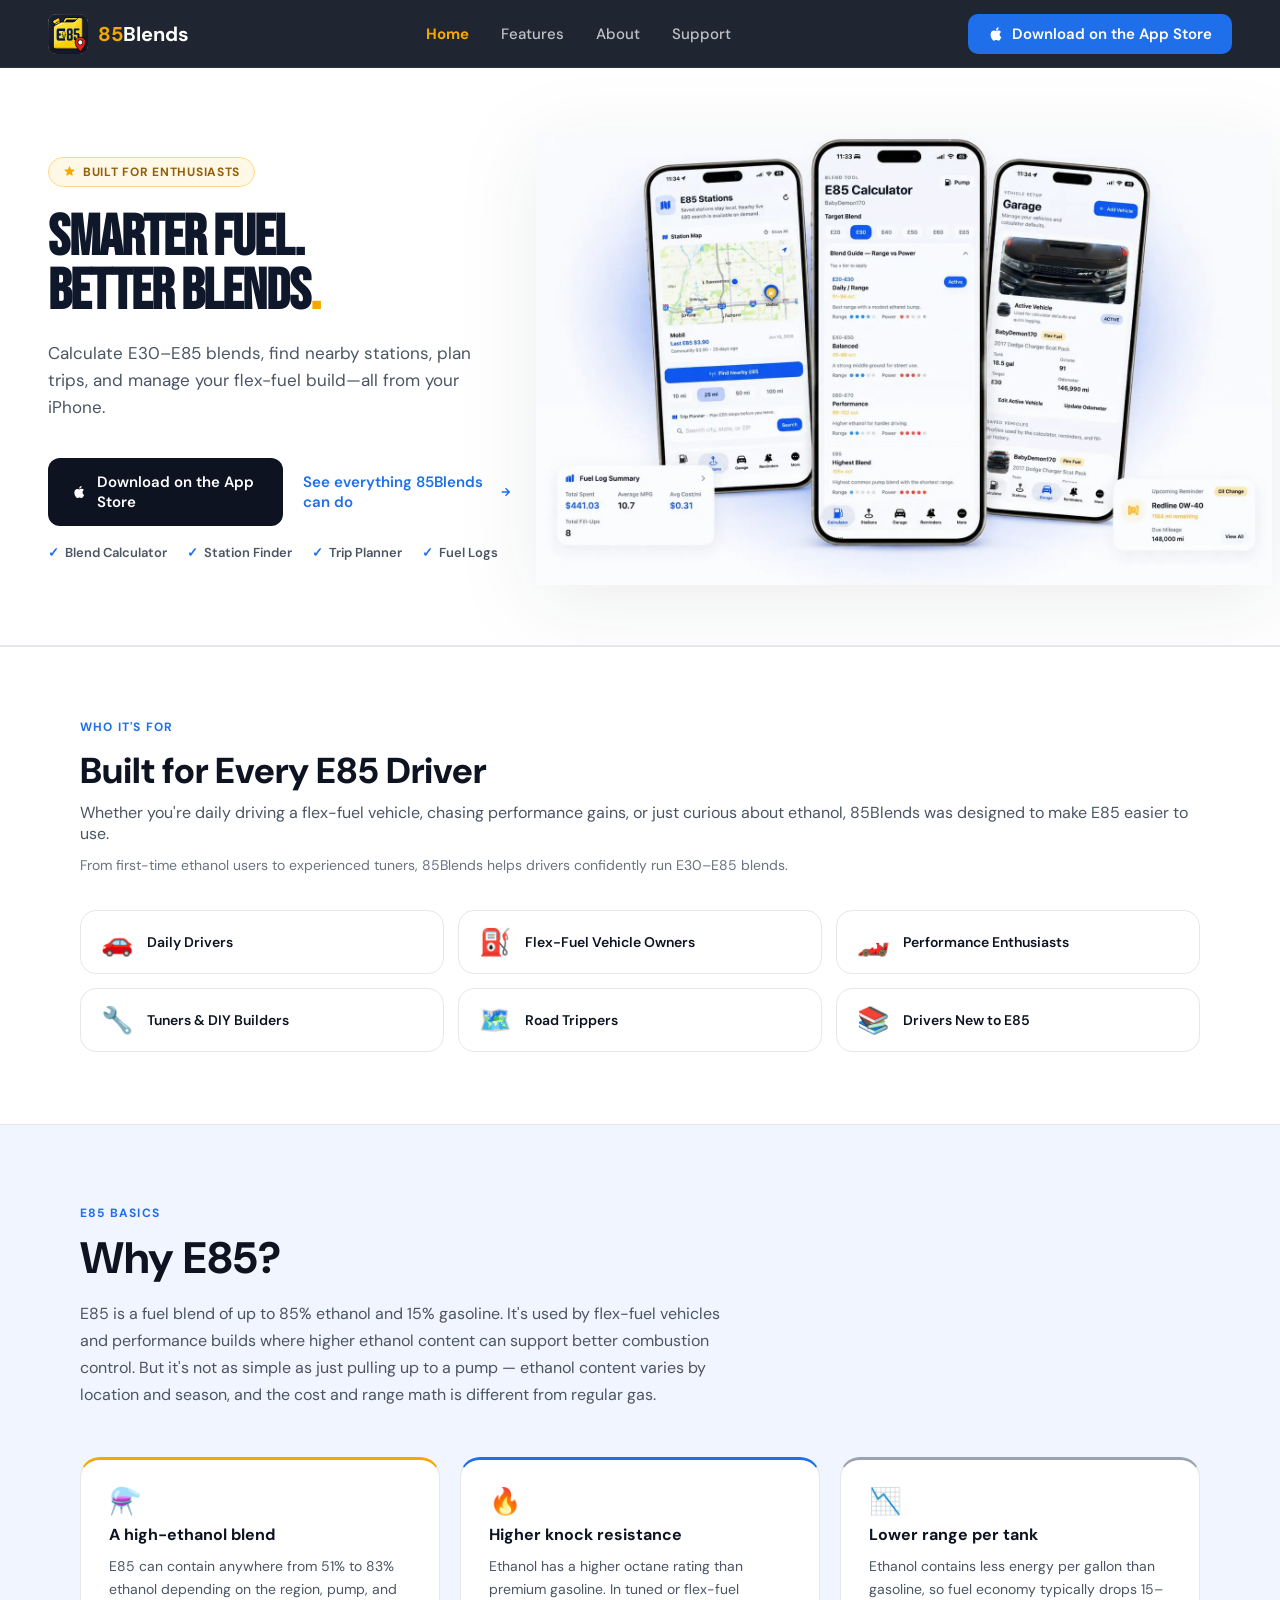
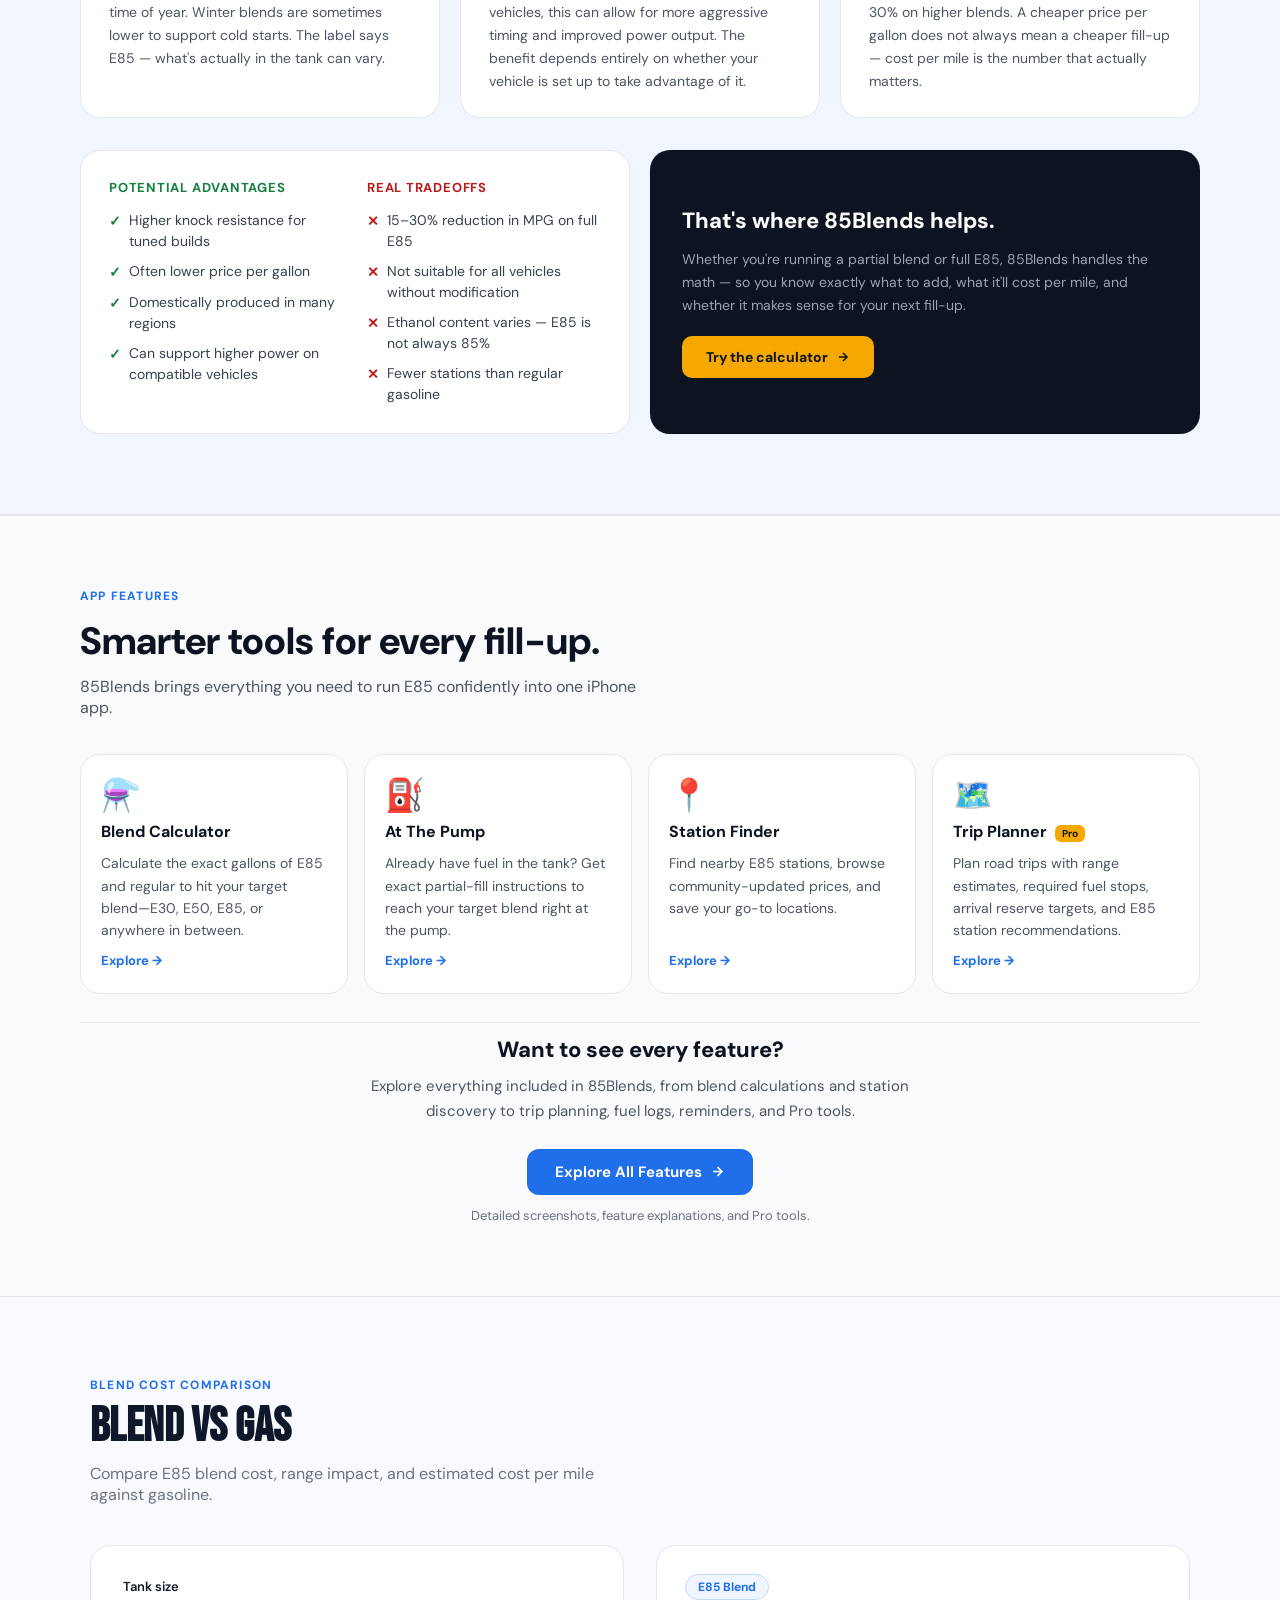
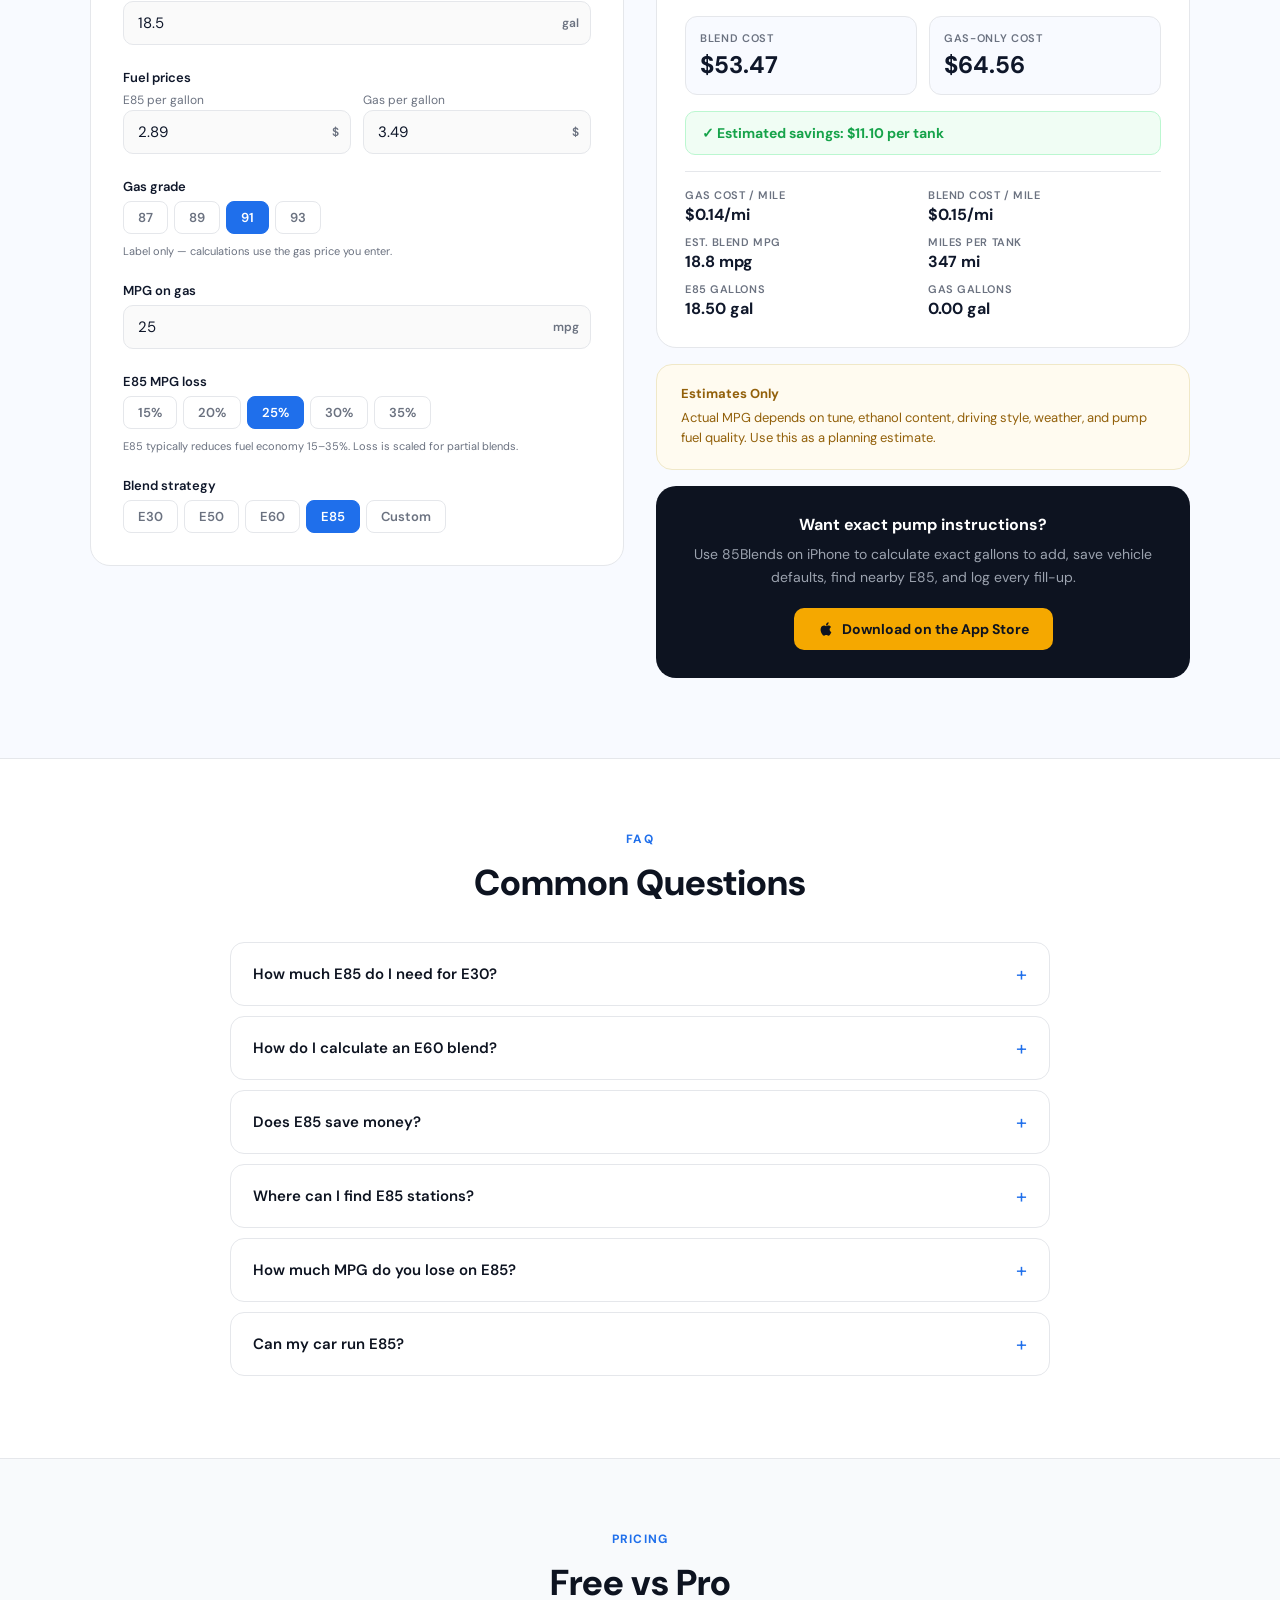
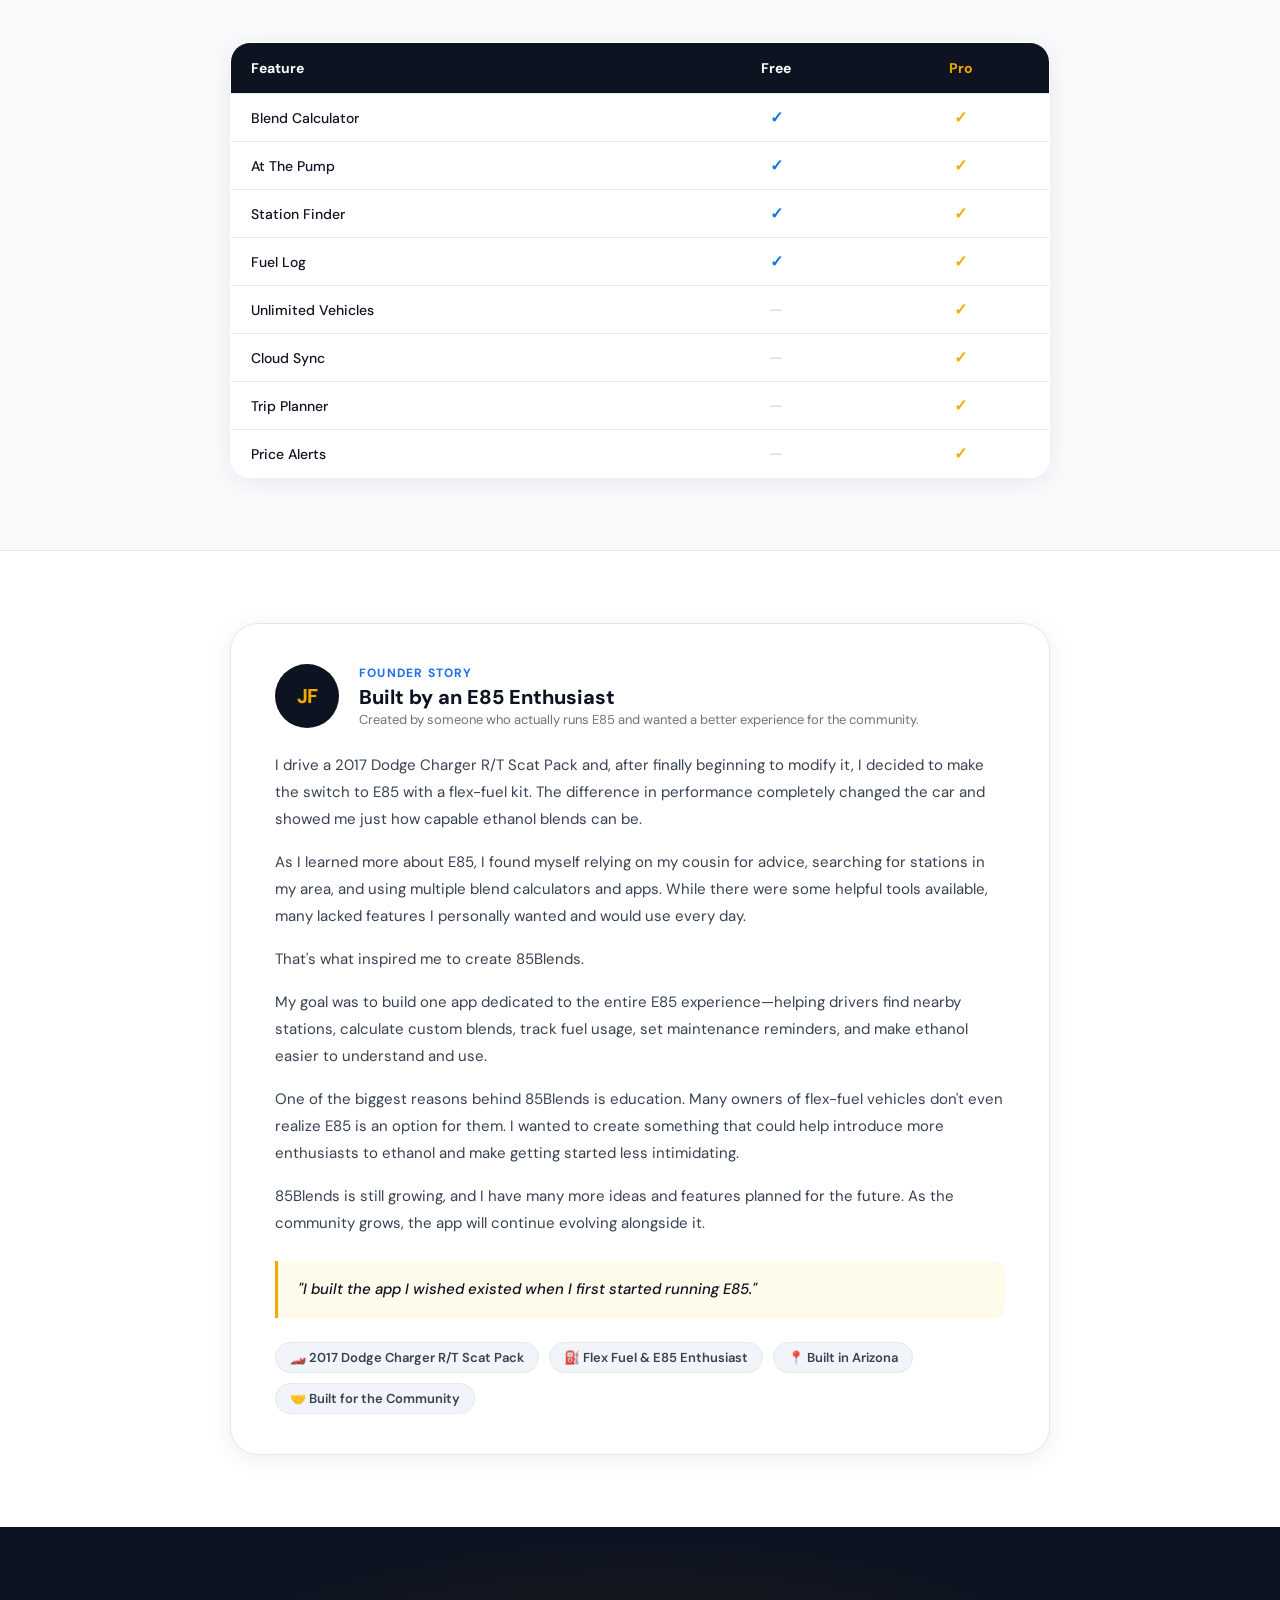
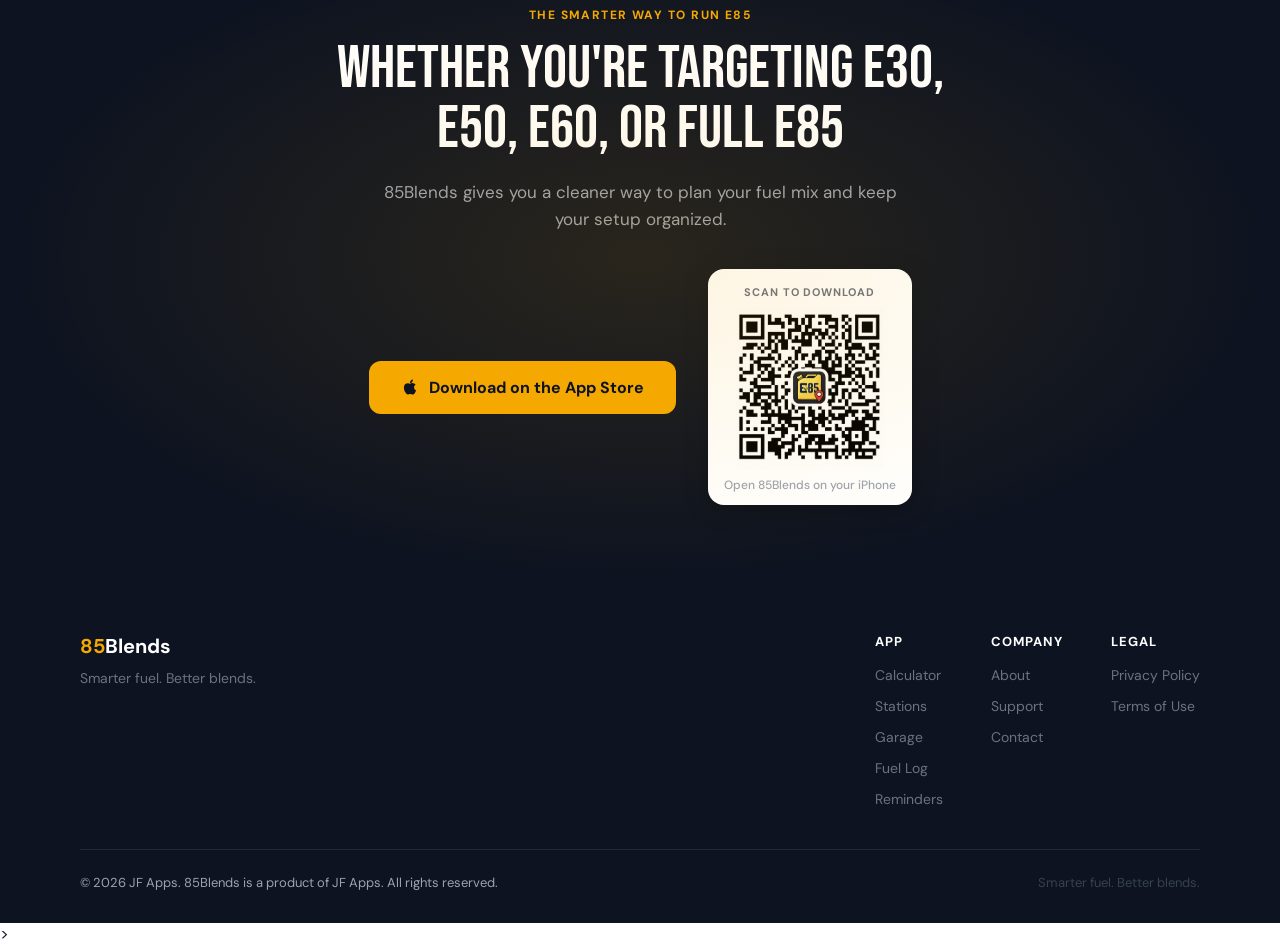
==== index.html @ bb7ebb07 "Add QR scan card to closing CTA section" ====
<!DOCTYPE html>
<html lang="en">
<head>
  <meta charset="UTF-8" />
  <meta name="viewport" content="width=device-width, initial-scale=1.0" />
  <title>85Blends – E85 Calculator, Ethanol Blend Calculator &amp; Trip Planner for iPhone</title>
  <meta name="description" content="Calculate E30, E50, E60 and E85 blends, find nearby E85 stations, plan road trips, track fuel logs, and manage flex-fuel vehicles with 85Blends for iPhone.">
  <meta name="keywords" content="e85 calculator, ethanol calculator, e85 blend calculator, flex fuel calculator, e85 station finder, e85 app, ethanol app">
  <link rel="preconnect" href="https://fonts.googleapis.com" />
  <link rel="preconnect" href="https://fonts.gstatic.com" crossorigin />
  <link href="https://fonts.googleapis.com/css2?family=Bebas+Neue&family=DM+Sans:wght@400;500;600;700&family=Space+Mono:wght@400;700&display=swap" rel="stylesheet" />

  <style>
    *, *::before, *::after { box-sizing: border-box; margin: 0; padding: 0; }

    :root {
      --navy:    #0D1320;
      --navy2:   #141D30;
      --gold:    #F5A800;
      --gold-lt: #FFD166;
      --blue:    #1F6FEB;
      --blue-dk: #1558C8;
      --white:   #FFFFFF;
      --gray:    #6B7280;
      --gray-lt: #F3F4F6;
      --text:    #0F172A;
      --radius:  12px;
    }

    html { scroll-behavior: smooth; }
    body { font-family: 'DM Sans', sans-serif; color: var(--text); background: var(--white); overflow-x: hidden; }

    /* ─── NAV ─────────────────────────────────── */
    nav {
      position: sticky; top: 0; z-index: 100;
      display: flex; align-items: center; justify-content: space-between;
      padding: 0 48px; height: 68px;
      background: rgba(13,19,32,.92);
      backdrop-filter: blur(12px);
      -webkit-backdrop-filter: blur(12px);
      border-bottom: 1px solid rgba(255,255,255,.08);
    }
    .logo { display: flex; align-items: center; gap: 10px; text-decoration: none; color: #FFFFFF; }
    .logo-icon {
      width: 40px; height: 40px; border-radius: 9px;
      background: var(--navy); display: flex; align-items: center; justify-content: center;
      position: relative; overflow: hidden;
    }
    .logo-icon::before {
      content: '';
      position: absolute; bottom: 0; right: 0;
      width: 16px; height: 16px;
      background: var(--gold);
      clip-path: polygon(100% 0, 100% 100%, 0 100%);
    }
    .logo-icon span {
      font-family: 'Space Mono', monospace;
      font-weight: 700; font-size: 11px; color: var(--gold); letter-spacing: -0.5px;
      position: relative; z-index: 1;
    }
    .logo-text { font-family: 'DM Sans', sans-serif; font-weight: 700; font-size: 20px; color: #FFFFFF; }
    .logo-text b { color: var(--gold); }

    .nav-links { display: flex; gap: 32px; list-style: none; }
    .nav-links a { text-decoration: none; color: rgba(255,255,255,.72); font-size: 15px; font-weight: 500; transition: color .2s; }
    .nav-links a:hover { color: #FFFFFF; }
    .nav-links a[aria-current="page"] { color: var(--gold); font-weight: 700; }

    .nav-actions { display: flex; align-items: center; gap: 12px; }
    .btn-ghost { background: none; border: none; cursor: pointer; font-family: inherit; font-size: 15px; font-weight: 500; color: var(--gray); padding: 8px 16px; border-radius: 8px; transition: color .2s; }
    .btn-ghost:hover { color: var(--text); }
    .btn-primary {
      display: flex; align-items: center; gap: 8px;
      background: var(--blue); color: var(--white);
      border: none; cursor: pointer; font-family: inherit; font-size: 15px; font-weight: 600;
      padding: 10px 20px; border-radius: 10px; text-decoration: none;
      transition: background .2s, transform .15s;
    }
    .btn-primary:hover { background: var(--blue-dk); transform: translateY(-1px); }

    /* ─── HERO STACKED ───────────────────────── */
    /* ─── HERO TWO-COLUMN ─────────────────────── */
    .hero-section {
      background: var(--white);
      padding: 64px 48px 60px;
      border-bottom: 1.5px solid #E5E7EB;
      overflow-x: hidden;
    }
    .hero-two-col {
      max-width: 1440px; margin: 0 auto;
      display: grid; grid-template-columns: 40fr 60fr;
      gap: 24px; align-items: center;
    }
    .hero-text { display: flex; flex-direction: column; align-items: flex-start; }
    .hero-text .badge { margin-bottom: 24px; }
    .hero-text .hero-headline { font-size: clamp(36px, 4.5vw, 60px); text-align: left; margin-bottom: 20px; }
    .hero-text .hero-sub { text-align: left; max-width: 440px; margin-bottom: 36px; }
    .hero-text .hero-ctas { justify-content: flex-start; margin-bottom: 0; }
    .hero-visual {
      display: flex; justify-content: center; align-items: center;
      margin-right: -40px;
    }
    .hero-visual img {
      width: 100%; max-width: 1220px; height: auto;
      object-fit: contain; display: block;
      filter: drop-shadow(0 16px 40px rgba(15,23,42,0.08));
    }

    .badge {
      display: inline-flex; align-items: center; gap: 7px;
      background: #FFF8E7; color: #92600A; border: 1px solid #FFD980;
      padding: 6px 14px; border-radius: 99px; font-size: 12px; font-weight: 700;
      letter-spacing: .06em; text-transform: uppercase; width: fit-content;
      margin-bottom: 22px;
    }
    .badge svg { color: var(--gold); }

    .hero-headline {
      font-family: 'Bebas Neue', sans-serif;
      font-size: clamp(52px, 6vw, 80px);
      line-height: 0.95; letter-spacing: -1px;
      color: var(--text); margin-bottom: 22px;
    }
    .hero-headline .accent { color: var(--gold); }

    .hero-sub {
      font-size: 17px; line-height: 1.6; color: #4B5563;
      max-width: 420px; margin-bottom: 36px;
    }

    .hero-ctas { display: flex; align-items: center; gap: 20px; margin-bottom: 36px; }
    .btn-download {
      display: flex; align-items: center; gap: 10px;
      background: var(--navy); color: var(--white);
      padding: 14px 24px; border-radius: 12px;
      font-size: 15px; font-weight: 600; font-family: inherit;
      text-decoration: none; border: none; cursor: pointer;
      transition: background .2s, transform .15s;
    }
    .btn-download:hover { background: #1a2540; transform: translateY(-2px); }
    .btn-link {
      display: flex; align-items: center; gap: 6px;
      color: var(--blue); font-weight: 600; font-size: 15px;
      text-decoration: none; transition: gap .2s;
    }
    .btn-link:hover { gap: 10px; }

    .social-proof { display: flex; align-items: center; gap: 12px; }
    .avatars { display: flex; }
    .avatars .av {
      width: 34px; height: 34px; border-radius: 50%;
      border: 2.5px solid white; margin-left: -10px;
      background: var(--gray-lt); overflow: hidden;
      display: flex; align-items: center; justify-content: center;
      font-size: 14px;
    }
    .avatars .av:first-child { margin-left: 0; }
    .stars { color: var(--gold); font-size: 16px; letter-spacing: 1px; }
    .proof-text { font-size: 14px; color: #6B7280; font-weight: 500; }

    /* ─── PHONE MOCKUP REMOVED — using real hero image ─── */



    /* ─── FEATURES STRIP ─────────────────────── */
    .features-section { padding: 72px 80px 0; }
    .features-section-hdr { text-align: center; margin-bottom: 48px; }
    .features-section-eyebrow {
      font-size: 12px; font-weight: 700; letter-spacing: .1em; text-transform: uppercase;
      color: var(--gold); margin-bottom: 10px;
    }
    .features-section-title {
      font-family: 'Bebas Neue', sans-serif;
      font-size: clamp(30px, 4vw, 44px); color: var(--text); line-height: 1;
    }
    .features-strip {
      padding: 0 80px 72px;
      display: flex; flex-wrap: wrap; justify-content: center; gap: 24px;
    }
    .features-strip .feature-card {
      flex: 0 0 calc(33.33% - 16px); max-width: 360px; min-width: 240px;
    }
    .feature-card {
      background: var(--white); border: 1.5px solid #E5E7EB;
      border-radius: 16px; padding: 28px 24px;
      transition: border-color .2s, box-shadow .2s, transform .2s;
      cursor: default;
    }
    .feature-card:hover { border-color: var(--blue); box-shadow: 0 8px 32px rgba(31,111,235,0.1); transform: translateY(-3px); }
    .feature-icon {
      width: 44px; height: 44px; border-radius: 12px;
      display: flex; align-items: center; justify-content: center;
      margin-bottom: 14px; font-size: 20px;
    }
    .icon-blue { background: #EFF6FF; }
    .icon-gold { background: #FFF8E7; }
    .feature-title { font-size: 16px; font-weight: 700; margin-bottom: 8px; color: var(--text); }
    .feature-desc { font-size: 14px; line-height: 1.55; color: #6B7280; margin-bottom: 16px; }
    .feature-link { font-size: 14px; font-weight: 600; color: var(--blue); text-decoration: none; display: flex; align-items: center; gap: 5px; }
    .feature-link:hover { gap: 8px; }


    /* ─── BOTTOM TRUST ───────────────────────── */
    /* ─── WHY SECTION ────────────────────────── */
    .why-section { background: #F9FAFB; border-top: 1.5px solid #E5E7EB; padding: 72px 80px; }
    .why-header { text-align: center; margin-bottom: 48px; }
    .why-grid { display: grid; grid-template-columns: repeat(4, 1fr); gap: 32px; }
    .why-card {
      background: var(--white); border: 1.5px solid #E5E7EB;
      border-radius: 16px; padding: 32px 28px;
      transition: border-color .2s, box-shadow .2s;
    }
    .why-card:hover { border-color: var(--gold); box-shadow: 0 8px 32px rgba(245,168,0,0.1); }
    .why-icon { font-size: 28px; margin-bottom: 14px; }
    .why-title { font-size: 16px; font-weight: 700; color: var(--text); margin-bottom: 8px; }
    .why-desc { font-size: 14px; color: #6B7280; line-height: 1.6; }

    /* ─── CLOSING CTA ─────────────────────── */
    .cta-section {
      background: var(--navy); padding: 80px;
      text-align: center; position: relative; overflow: hidden;
    }
    .cta-section::before {
      content: ''; position: absolute; inset: 0;
      background: radial-gradient(ellipse at center, rgba(245,168,0,0.12) 0%, transparent 70%);
    }
    .cta-eyebrow { font-size: 12px; font-weight: 700; letter-spacing: .12em; text-transform: uppercase; color: var(--gold); margin-bottom: 16px; }
    .cta-title {
      font-family: 'Bebas Neue', sans-serif;
      font-size: clamp(36px, 5vw, 60px); color: var(--white); line-height: 1;
      margin-bottom: 20px;
    }
    .cta-sub { font-size: 17px; color: #9CA3AF; line-height: 1.6; max-width: 540px; margin: 0 auto 36px; }
    .cta-btn {
      display: inline-flex; align-items: center; gap: 10px;
      background: var(--gold); color: var(--navy);
      padding: 16px 32px; border-radius: 12px;
      font-size: 16px; font-weight: 700; font-family: inherit;
      text-decoration: none; border: none; cursor: pointer;
      transition: background .2s, transform .15s; position: relative;
    }
    .cta-btn:hover { background: var(--gold-lt); transform: translateY(-2px); }
    /* ─── QR DOWNLOAD CARD ──────────────────────────── */
    .cta-download-row {
      display: flex; align-items: center; justify-content: center;
      gap: 32px; flex-wrap: wrap; margin-top: 36px;
    }
    .cta-qr-card {
      background: #FFFFFF; border-radius: 16px;
      padding: 16px 16px 12px;
      box-shadow: 0 4px 24px rgba(0,0,0,0.25);
      display: flex; flex-direction: column; align-items: center; gap: 8px;
      text-decoration: none;
    }
    .cta-qr-label {
      font-size: 11px; font-weight: 700; letter-spacing: .08em;
      text-transform: uppercase; color: #6B7280;
    }
    .cta-qr-img {
      width: 148px; height: auto; display: block;
      border-radius: 6px;
    }
    .cta-qr-caption {
      font-size: 12px; color: #9CA3AF; font-weight: 500;
    }
    /* Hide QR on mobile — tap the button instead */
    @media (max-width: 767px) { .cta-qr-card { display: none; } }
    @media (max-width: 960px) { .cta-section { padding: 64px 32px; } }

    /* ─── SHOWCASE SECTIONS — two-column feature cards ─── */
    .showcase-section {
      padding: 0 80px 72px;
    }
    .showcase-section:first-of-type { padding-top: 72px; }
    .showcase-card {
      max-width: 1180px; margin: 0 auto;
      height: 420px;
      display: grid; grid-template-columns: 0.4fr 0.6fr;
      align-items: center;
      border-radius: 24px;
      overflow: hidden;
      background: var(--white);
      box-shadow: 0 4px 24px rgba(15,23,42,0.07);
      border: 1.5px solid #E5E7EB;
    }
    /* Alternate even cards to light tint */
    .showcase-section:nth-child(even) .showcase-card { background: #F8FAFC; }
    .showcase-text {
      padding: 40px 36px;
      display: flex; flex-direction: column; justify-content: center; gap: 12px;
    }
    .sc-eyebrow {
      font-size: 12px; font-weight: 700; letter-spacing: .1em;
      text-transform: uppercase; color: var(--blue);
    }
    .sc-title {
      font-size: clamp(20px, 2vw, 26px); font-weight: 700;
      color: var(--navy); line-height: 1.25; margin: 0;
    }
    .sc-desc {
      font-size: 15px; color: #4B5563; line-height: 1.65; margin: 0;
    }
    .sc-list {
      list-style: none; display: flex; flex-direction: column; gap: 6px;
      margin: 4px 0 0;
    }
    .sc-list li {
      font-size: 14px; color: #374151;
      display: flex; align-items: flex-start; gap: 8px;
    }
    .sc-list li::before {
      content: "✓"; color: var(--blue); font-weight: 700;
      flex-shrink: 0; margin-top: 1px;
    }
    .showcase-visual {
      height: 100%;
      display: flex; align-items: center; justify-content: center;
      padding: 24px 32px;
      background: #EEF2F7;
    }
    .showcase-img {
      max-width: 100%; max-height: 380px;
      object-fit: contain; object-position: center center;
      display: block;
    }

    /* Tablet: stack hero, collapse showcase cards */
    @media (max-width: 960px) {
      .hero-section { padding: 56px 32px 48px; }
      .hero-two-col { grid-template-columns: 1fr; gap: 40px; }
      .hero-text .hero-headline { font-size: clamp(36px, 6vw, 52px); }
      .hero-text .hero-sub { max-width: 100%; }
      .hero-visual img { max-height: 420px; }
      .hero-visual { margin-right: 0; }
      .showcase-section { padding: 0 32px 48px; }
      .showcase-section:first-of-type { padding-top: 56px; }
      .showcase-card { height: auto; grid-template-columns: 1fr; }
      .showcase-visual { height: 320px; padding: 20px; }
      .showcase-img { max-height: 280px; }
    }
    /* Mobile */
    @media (max-width: 600px) {
      .hero-section { padding: 40px 20px 40px; }
      .hero-visual img { max-height: 360px; }
      .showcase-section { padding: 0 16px 40px; }
      .showcase-section:first-of-type { padding-top: 48px; }
      .showcase-text { padding: 28px 24px 20px; }
      .showcase-visual { height: 280px; padding: 16px; }
      .showcase-img { max-height: 240px; }
    }


    /* ─── FOOTER ─────────────────────────────── */
    footer {
      background: var(--navy); color: #9CA3AF;
      padding: 48px 80px 32px;
    }
    .footer-top { display: flex; justify-content: space-between; align-items: flex-start; margin-bottom: 40px; }
    .footer-brand .logo-text { color: var(--white); margin-bottom: 8px; display: block; }
    .footer-brand p { font-size: 14px; color: #6B7280; max-width: 260px; line-height: 1.6; }
    .footer-links { display: flex; gap: 48px; }
    .footer-col h4 { font-size: 13px; font-weight: 700; color: var(--white); text-transform: uppercase; letter-spacing: .08em; margin-bottom: 14px; }
    .footer-col ul { list-style: none; display: flex; flex-direction: column; gap: 10px; }
    .footer-col a { font-size: 14px; color: #6B7280; text-decoration: none; transition: color .2s; }
    .footer-col a:hover { color: var(--white); }
    .footer-bottom { border-top: 1px solid #1F2937; padding-top: 24px; display: flex; justify-content: space-between; font-size: 13px; }

    /* ─── RESPONSIVE ─────────────────────────── */
    @media (max-width: 960px) {
      nav { padding: 0 24px; }
      .nav-links { display: none; }
      .hero { grid-template-columns: 1fr; min-height: auto; }
      .hero-left { padding: 48px 24px; }
      .features-section { padding: 48px 24px 0; }
      .features-strip { padding: 0 24px 48px; }
      .features-strip .feature-card { flex: 0 0 calc(50% - 12px); }
      .why-grid { grid-template-columns: 1fr 1fr; }
      .why-section { padding: 48px 24px; }
      .cta-section { padding: 60px 24px; }

      .why-grid { grid-template-columns: 1fr; }
      .features-strip .feature-card { flex: 0 0 100%; }
      footer { padding: 40px 24px 24px; }
      .footer-top { flex-direction: column; gap: 32px; }
    }
    @media (max-width: 600px) {
      nav { padding: 0 16px; }
      .nav-links { display: none; }
      .btn-ghost { display: none; }
      .hero-left { padding: 40px 20px; }
      .hero-ctas { flex-direction: column; align-items: flex-start; }
      .features-section { padding: 48px 16px 0; }
      .features-strip { padding: 0 16px 48px; gap: 16px; }
      .features-strip .feature-card { flex: 0 0 100%; }
      .why-section { padding: 48px 16px; }
      .why-grid { grid-template-columns: 1fr; }
      .cta-section { padding: 60px 20px; }
      footer { padding: 40px 20px 24px; }
      .footer-top { flex-direction: column; gap: 32px; }
      .footer-links { flex-wrap: wrap; gap: 28px; }
    }


    /* ─── BLEND COST CALCULATOR ─────────────── */
    .blend-calc-section {
      padding: 80px;
      background: #F8FAFF;
      border-top: 1.5px solid #E5E7EB;
      scroll-margin-top: 110px;
    }
    .blend-calc-container { max-width: 1100px; margin: 0 auto; }
    .blend-calc-eyebrow {
      font-size: 12px; font-weight: 700; letter-spacing: .1em;
      text-transform: uppercase; color: var(--blue); margin-bottom: 10px;
    }
    .blend-calc-title {
      font-family: 'Bebas Neue', sans-serif;
      font-size: clamp(32px, 4vw, 48px); color: var(--text);
      line-height: 1; margin-bottom: 12px;
    }
    .blend-calc-desc { font-size: 16px; color: var(--gray); margin-bottom: 40px; max-width: 520px; }
    .blend-calc-body {
      display: grid; grid-template-columns: 1fr 1fr; gap: 32px; align-items: start;
    }
    .blend-calc-inputs {
      background: var(--white); border-radius: 20px;
      border: 1.5px solid #E5E7EB; padding: 32px;
      display: flex; flex-direction: column; gap: 24px;
    }
    .bc-field { display: flex; flex-direction: column; gap: 6px; }
    .bc-label {
      font-size: 13px; font-weight: 600; color: var(--text);
    }
    .bc-note { font-size: 11px; color: var(--gray); margin-top: 4px; }
    .bc-row { display: grid; grid-template-columns: 1fr 1fr; gap: 12px; }
    .bc-input-wrap { position: relative; }
    .bc-input-wrap input {
      width: 100%; padding: 11px 40px 11px 14px;
      border: 1.5px solid #E5E7EB; border-radius: 10px;
      font-size: 15px; font-family: inherit; color: var(--text);
      background: #FAFAFA; transition: border-color .2s;
      -moz-appearance: textfield;
    }
    .bc-input-wrap input::-webkit-outer-spin-button,
    .bc-input-wrap input::-webkit-inner-spin-button { -webkit-appearance: none; }
    .bc-input-wrap input:focus { outline: none; border-color: var(--blue); background: var(--white); }
    .bc-unit {
      position: absolute; right: 12px; top: 50%; transform: translateY(-50%);
      font-size: 12px; font-weight: 600; color: var(--gray); pointer-events: none;
    }
    .bc-sub-label { font-size: 12px; color: var(--gray); margin-bottom: 2px; }
    /* Segmented controls */
    .bc-seg {
      display: flex; flex-wrap: wrap; gap: 6px;
    }
    .bc-seg button {
      padding: 7px 14px; border-radius: 8px; border: 1.5px solid #E5E7EB;
      background: var(--white); color: var(--gray);
      font-size: 13px; font-weight: 600; font-family: inherit;
      cursor: pointer; transition: all .15s;
    }
    .bc-seg button:hover { border-color: var(--blue); color: var(--blue); }
    .bc-seg button.bc-active {
      background: var(--blue); border-color: var(--blue);
      color: var(--white);
    }
    .bc-custom-wrap { margin-top: 10px; display: none; }
    .bc-custom-wrap.bc-visible { display: block; }
    /* Results panel */
    .blend-calc-results { display: flex; flex-direction: column; gap: 16px; }
    .bc-result-card {
      background: var(--white); border-radius: 20px;
      border: 1.5px solid #E5E7EB; padding: 28px;
    }
    .bc-result-empty { text-align: center; padding: 40px 28px; }
    .bc-result-empty-icon { font-size: 32px; margin-bottom: 12px; }
    .bc-result-empty h3 { font-size: 17px; font-weight: 700; color: var(--text); margin-bottom: 8px; }
    .bc-result-empty p { font-size: 14px; color: var(--gray); line-height: 1.6; }
    .bc-result-blend-label {
      display: inline-flex; align-items: center; gap: 6px;
      background: #EFF6FF; color: var(--blue);
      border: 1px solid #C7D7FD; border-radius: 99px;
      padding: 4px 12px; font-size: 12px; font-weight: 700;
      margin-bottom: 16px;
    }
    .bc-result-costs {
      display: grid; grid-template-columns: 1fr 1fr; gap: 12px; margin-bottom: 16px;
    }
    .bc-cost-cell {
      background: #F8FAFF; border-radius: 12px; padding: 14px;
      border: 1px solid #E5E7EB;
    }
    .bc-cost-label { font-size: 11px; color: var(--gray); font-weight: 600; text-transform: uppercase; letter-spacing: .06em; margin-bottom: 4px; }
    .bc-cost-val { font-size: 24px; font-weight: 700; color: var(--text); }
    .bc-cost-val.savings { color: #16A34A; }
    .bc-cost-val.extra { color: #DC2626; }
    .bc-savings-banner {
      border-radius: 10px; padding: 12px 16px;
      font-size: 14px; font-weight: 700; margin-bottom: 16px;
      display: flex; align-items: center; gap: 8px;
    }
    .bc-savings-banner.positive { background: #F0FDF4; color: #16A34A; border: 1px solid #BBF7D0; }
    .bc-savings-banner.negative { background: #FEF2F2; color: #DC2626; border: 1px solid #FECACA; }
    .bc-savings-banner.neutral  { background: #F8FAFF; color: var(--blue); border: 1px solid #C7D7FD; }
    .bc-divider { height: 1px; background: #E5E7EB; margin: 16px 0; }
    .bc-stats { display: grid; grid-template-columns: 1fr 1fr; gap: 10px; }
    .bc-stat { }
    .bc-stat-label { font-size: 11px; color: var(--gray); font-weight: 600; text-transform: uppercase; letter-spacing: .05em; margin-bottom: 2px; }
    .bc-stat-val { font-size: 16px; font-weight: 700; color: var(--text); }
    .bc-disclaimer {
      background: #FFFBF0; border: 1.5px solid #F0E8C8;
      border-radius: 16px; padding: 20px 24px;
    }
    .bc-disclaimer h4 { font-size: 13px; font-weight: 700; color: #92600A; margin-bottom: 6px; }
    .bc-disclaimer p { font-size: 13px; color: #92600A; line-height: 1.6; }
    .bc-cta-card {
      background: var(--navy); border-radius: 20px; padding: 28px;
      text-align: center;
    }
    .bc-cta-card h3 { font-size: 16px; font-weight: 700; color: var(--white); margin-bottom: 8px; }
    .bc-cta-card p { font-size: 14px; color: #9CA3AF; margin-bottom: 20px; line-height: 1.6; }
    .bc-cta-btn {
      display: inline-flex; align-items: center; gap: 8px;
      background: var(--gold); color: var(--navy);
      padding: 12px 24px; border-radius: 10px;
      font-size: 14px; font-weight: 700; font-family: inherit;
      text-decoration: none; border: none; cursor: pointer;
      transition: background .2s;
    }
    .bc-cta-btn:hover { background: var(--gold-lt); }
    @media (max-width: 960px) {
      .blend-calc-section { padding: 48px 24px; }
      .blend-calc-body { grid-template-columns: 1fr; }
    }
    @media (max-width: 600px) {
      .blend-calc-section { padding: 40px 16px; }
      .blend-calc-inputs { padding: 24px 20px; }
      .bc-row { grid-template-columns: 1fr; }
      .bc-result-costs { grid-template-columns: 1fr; }
      .bc-stats { grid-template-columns: 1fr; }
    }
    /* ─── FADE-IN ANIMATION ──────────────────── */
    @keyframes fadeUp {
      from { opacity: 0; transform: translateY(24px); }
      to   { opacity: 1; transform: translateY(0); }
    }
    .fade-up { animation: fadeUp 0.55s ease both; }
    .delay-1 { animation-delay: 0.1s; }
    .delay-2 { animation-delay: 0.2s; }
    .delay-3 { animation-delay: 0.35s; }
    .delay-4 { animation-delay: 0.5s; }
  
    /* ─── WHY E85 SECTION ───────────────────────── */
    .why-e85-section {
      background: #F0F5FF;
      padding: 80px 80px;
      border-top: 1.5px solid #E5E7EB;
      border-bottom: 1.5px solid #E5E7EB;
    }
    .why-e85-inner {
      max-width: 1180px; margin: 0 auto;
    }
    .why-e85-eyebrow {
      font-size: 12px; font-weight: 700; letter-spacing: .1em;
      text-transform: uppercase; color: var(--blue);
      margin-bottom: 12px;
    }
    .why-e85-headline {
      font-size: clamp(28px, 3.5vw, 44px); font-weight: 800;
      color: var(--navy); line-height: 1.15; margin-bottom: 16px;
    }
    .why-e85-intro {
      font-size: 16px; color: #4B5563; line-height: 1.7;
      max-width: 660px; margin-bottom: 48px;
    }
    /* Three info cards */
    .e85-cards {
      display: grid; grid-template-columns: repeat(3, 1fr);
      gap: 20px; margin-bottom: 32px;
    }
    .e85-card {
      background: var(--white);
      border: 1.5px solid #E5E7EB;
      border-radius: 20px;
      padding: 28px 28px 24px;
      display: flex; flex-direction: column; gap: 10px;
    }
    .e85-card-icon {
      font-size: 26px; line-height: 1;
    }
    .e85-card-title {
      font-size: 16px; font-weight: 700; color: var(--navy);
    }
    .e85-card-body {
      font-size: 14px; color: #4B5563; line-height: 1.65; margin: 0;
    }
    .e85-card.accent-gold { border-top: 3px solid var(--gold); }
    .e85-card.accent-blue { border-top: 3px solid var(--blue); }
    .e85-card.accent-gray { border-top: 3px solid #9CA3AF; }
    /* Pros / Cons + CTA row */
    .e85-bottom-row {
      display: grid; grid-template-columns: 1fr 1fr;
      gap: 20px;
    }
    .e85-proscons {
      background: var(--white);
      border: 1.5px solid #E5E7EB;
      border-radius: 20px;
      padding: 28px 28px;
      display: grid; grid-template-columns: 1fr 1fr; gap: 24px;
    }
    .e85-pros-col h4, .e85-cons-col h4 {
      font-size: 13px; font-weight: 700; letter-spacing: .06em;
      text-transform: uppercase; margin-bottom: 14px;
    }
    .e85-pros-col h4 { color: #15803D; }
    .e85-cons-col h4 { color: #B91C1C; }
    .e85-pros-col ul, .e85-cons-col ul {
      list-style: none; display: flex; flex-direction: column; gap: 9px; margin: 0; padding: 0;
    }
    .e85-pros-col li, .e85-cons-col li {
      font-size: 14px; color: #374151; line-height: 1.5;
      display: flex; align-items: flex-start; gap: 8px;
    }
    .e85-pros-col li::before {
      content: "✓"; color: #15803D; font-weight: 700; flex-shrink: 0; margin-top: 1px;
    }
    .e85-cons-col li::before {
      content: "✕"; color: #B91C1C; font-weight: 700; flex-shrink: 0; margin-top: 1px;
    }
    .e85-cta-card {
      background: var(--navy);
      border-radius: 20px;
      padding: 36px 32px;
      display: flex; flex-direction: column;
      justify-content: center; gap: 14px;
    }
    .e85-cta-card h3 {
      font-size: 22px; font-weight: 800; color: var(--white); line-height: 1.25;
    }
    .e85-cta-card p {
      font-size: 14px; color: #9CA3AF; line-height: 1.65; margin: 0;
    }
    .e85-cta-btn {
      display: inline-flex; align-items: center; gap: 8px;
      background: var(--gold); color: var(--navy);
      padding: 12px 24px; border-radius: 10px;
      font-size: 14px; font-weight: 700; text-decoration: none;
      width: fit-content; margin-top: 4px;
      transition: background .2s, transform .15s;
    }
    .e85-cta-btn:hover { background: var(--gold-lt); transform: translateY(-2px); }

    @media (max-width: 960px) {
      .why-e85-section { padding: 56px 32px; }
      .e85-cards { grid-template-columns: 1fr; }
      .e85-bottom-row { grid-template-columns: 1fr; }
    }
    @media (max-width: 600px) {
      .why-e85-section { padding: 48px 20px; }
      .e85-proscons { grid-template-columns: 1fr; }
    }

  
    /* ─── HERO CHECKLIST ───────────────────────────────── */
    .hero-checklist {
      display: flex; flex-wrap: wrap; gap: 6px 20px;
      margin-top: 18px; list-style: none; padding: 0;
    }
    .hero-checklist li {
      font-size: 13px; color: #4B5563; font-weight: 600;
      display: flex; align-items: center; gap: 6px;
    }
    .hero-checklist li::before { content: "✓"; color: var(--blue); font-weight: 700; }

    /* ─── BUILT FOR SECTION ─────────────────────────────── */
    .built-for-section { padding: 72px 80px; border-top: 1.5px solid #E5E7EB; }
    .built-for-inner { max-width: 1180px; margin: 0 auto; }
    .built-for-eyebrow {
      font-size: 12px; font-weight: 700; letter-spacing: .1em;
      text-transform: uppercase; color: var(--blue); margin-bottom: 12px;
    }
    .built-for-headline {
      font-size: clamp(24px, 3vw, 36px); font-weight: 800;
      color: var(--navy); margin-bottom: 8px;
    }
    .built-for-sub { font-size: 16px; color: #4B5563; margin-bottom: 12px; }
    .built-for-support { font-size: 14px; color: var(--gray); margin-bottom: 36px; }
    .built-for-grid {
      display: grid; grid-template-columns: repeat(3, 1fr); gap: 14px;
    }
    .built-for-card {
      background: var(--white); border: 1.5px solid #E5E7EB;
      border-radius: 16px; padding: 18px 20px;
      display: flex; align-items: center; gap: 14px;
      transition: box-shadow .2s, transform .15s;
    }
    .built-for-card:hover { box-shadow: 0 4px 20px rgba(15,23,42,0.08); transform: translateY(-2px); }
    .built-for-card-icon { font-size: 26px; flex-shrink: 0; line-height: 1; }
    .built-for-card-label { font-size: 14px; font-weight: 600; color: var(--navy); line-height: 1.3; }

    /* ─── SHOWCASE ICON VISUAL (no photo) ───────────────── */
    .showcase-icon-visual {
      height: 100%; display: flex; flex-direction: column;
      align-items: center; justify-content: center;
      padding: 28px 32px; background: #EEF2F7; gap: 18px;
    }
    .siv-icon { font-size: 64px; line-height: 1; }
    .siv-tags { display: flex; flex-wrap: wrap; gap: 8px; justify-content: center; }
    .siv-tag {
      background: var(--white); border: 1.5px solid #E5E7EB;
      border-radius: 8px; padding: 5px 12px;
      font-size: 12px; font-weight: 600; color: #374151;
    }
    .siv-tag.blue { background: #EBF5FF; border-color: #BFDBFE; color: var(--blue); }
    .siv-tag.gold { background: #FFFBEB; border-color: #FDE68A; color: #92600A; }

    /* ─── PLANS (FREE vs PRO) TABLE ─────────────────────── */
    .plans-section { padding: 72px 80px; border-top: 1.5px solid #E5E7EB; background: #F8FAFC; }
    .plans-inner { max-width: 820px; margin: 0 auto; }
    .plans-eyebrow {
      font-size: 12px; font-weight: 700; letter-spacing: .1em;
      text-transform: uppercase; color: var(--blue);
      margin-bottom: 12px; text-align: center;
    }
    .plans-headline {
      font-size: clamp(24px, 3vw, 36px); font-weight: 800;
      color: var(--navy); text-align: center; margin-bottom: 36px;
    }
    .plans-table {
      width: 100%; border-collapse: collapse;
      background: var(--white); border-radius: 20px; overflow: hidden;
      box-shadow: 0 4px 24px rgba(15,23,42,0.07); border: 1.5px solid #E5E7EB;
    }
    .plans-table th {
      padding: 16px 20px; text-align: center; font-size: 14px;
      font-weight: 700; background: var(--navy); color: var(--white);
    }
    .plans-table th:first-child { text-align: left; }
    .plans-table th.col-pro { color: var(--gold); }
    .plans-table td {
      padding: 13px 20px; font-size: 14px; color: #374151;
      border-top: 1px solid #E5E7EB; text-align: center;
    }
    .plans-table td:first-child { text-align: left; font-weight: 500; color: var(--navy); }
    .plans-table tr:hover td { background: #F8FAFC; }
    .plans-check { color: var(--blue); font-weight: 700; font-size: 16px; }
    .plans-pro-check { color: var(--gold); font-weight: 700; font-size: 16px; }
    .plans-dash { color: #D1D5DB; font-size: 16px; }

    /* ─── FAQ ACCORDION ─────────────────────────────────── */
    .faq-section { padding: 72px 80px; border-top: 1.5px solid #E5E7EB; }
    .faq-inner { max-width: 820px; margin: 0 auto; }
    .faq-eyebrow {
      font-size: 12px; font-weight: 700; letter-spacing: .1em;
      text-transform: uppercase; color: var(--blue);
      margin-bottom: 12px; text-align: center;
    }
    .faq-headline {
      font-size: clamp(24px, 3vw, 36px); font-weight: 800;
      color: var(--navy); text-align: center; margin-bottom: 36px;
    }
    .faq-item {
      border: 1.5px solid #E5E7EB; border-radius: 14px;
      margin-bottom: 10px; overflow: hidden; background: var(--white);
    }
    .faq-item summary {
      list-style: none; padding: 18px 22px;
      font-size: 15px; font-weight: 600; color: var(--navy);
      cursor: pointer; display: flex; justify-content: space-between; align-items: center; gap: 12px;
    }
    .faq-item summary::-webkit-details-marker { display: none; }
    .faq-item summary::after { content: "+"; font-size: 20px; font-weight: 400; color: var(--blue); flex-shrink: 0; }
    .faq-item[open] summary::after { content: "−"; }
    .faq-item[open] summary { border-bottom: 1px solid #E5E7EB; }
    .faq-answer { padding: 16px 22px; font-size: 14px; color: #4B5563; line-height: 1.75; }

    /* ─── RESPONSIVE ADDITIONS ──────────────────────────── */
    @media (max-width: 960px) {
      .built-for-section { padding: 56px 32px; }
      .built-for-grid { grid-template-columns: repeat(2, 1fr); }
      .plans-section { padding: 56px 32px; }
      .faq-section { padding: 56px 32px; }
    }
    @media (max-width: 600px) {
      .built-for-section { padding: 48px 20px; }
      .built-for-grid { grid-template-columns: 1fr; }
      .plans-section { padding: 48px 20px; }
      .plans-table td, .plans-table th { padding: 11px 12px; font-size: 13px; }
      .faq-section { padding: 48px 20px; }
      .showcase-icon-visual { padding: 20px; }
    }

  
    /* ─── STICKY MOBILE APP BAR ─────────────────────────── */
    #mob-dl-bar {
      display: none;                          /* shown by JS on small screens */
      position: fixed; bottom: 0; left: 0; right: 0;
      z-index: 9999;
      background: var(--white);
      border-top: 1.5px solid #E5E7EB;
      box-shadow: 0 -4px 24px rgba(15,23,42,0.10);
      padding: 12px 20px;
      padding-bottom: calc(12px + env(safe-area-inset-bottom, 0px));
      /* animate in */
      transform: translateY(100%);
      opacity: 0;
      transition: transform .35s cubic-bezier(.22,.68,0,1.2), opacity .25s ease;
    }
    #mob-dl-bar.mob-bar-visible {
      transform: translateY(0);
      opacity: 1;
    }
    .mob-bar-inner {
      display: flex; align-items: center; gap: 12px;
      max-width: 480px; margin: 0 auto;
    }
    .mob-bar-icon {
      width: 44px; height: 44px; border-radius: 10px; flex-shrink: 0;
      background: var(--navy);
      display: flex; align-items: center; justify-content: center;
      font-weight: 800; font-size: 14px; color: var(--gold); letter-spacing: -.5px;
    }
    .mob-bar-copy { flex: 1; min-width: 0; }
    .mob-bar-name { font-size: 14px; font-weight: 700; color: var(--navy); line-height: 1.2; }
    .mob-bar-sub  { font-size: 12px; color: var(--gray); line-height: 1.3; white-space: nowrap; overflow: hidden; text-overflow: ellipsis; }
    .mob-bar-btn {
      flex-shrink: 0;
      display: inline-flex; align-items: center; justify-content: center;
      min-width: 44px; min-height: 44px;
      padding: 0 18px;
      background: var(--blue); color: var(--white);
      border-radius: 10px; font-size: 14px; font-weight: 700;
      text-decoration: none; border: none; cursor: pointer;
      transition: background .15s, transform .15s;
    }
    .mob-bar-btn:hover  { background: var(--blue-dk); }
    .mob-bar-btn:active { transform: scale(.96); }
    .mob-bar-dismiss {
      flex-shrink: 0; background: none; border: none; cursor: pointer;
      color: var(--gray); font-size: 20px; line-height: 1;
      min-width: 32px; min-height: 44px; display: flex; align-items: center; justify-content: center;
      padding: 0 4px;
    }
    /* Only render on mobile — hidden on tablet+ */
    @media (min-width: 768px) { #mob-dl-bar { display: none !important; } }

    /* ─── FOUNDER STORY SECTION ─────────────────────────── */
    .founder-section { padding: 72px 80px; border-top: 1.5px solid #E5E7EB; }
    .founder-inner {
      max-width: 820px; margin: 0 auto;
      background: var(--white);
      border: 1.5px solid #E5E7EB;
      border-radius: 28px;
      box-shadow: 0 4px 24px rgba(15,23,42,0.07);
      padding: 40px 44px;
    }
    .founder-header { display: flex; align-items: center; gap: 20px; margin-bottom: 24px; }
    .founder-avatar {
      width: 64px; height: 64px; border-radius: 50%; flex-shrink: 0;
      background: var(--navy);
      display: flex; align-items: center; justify-content: center;
      font-size: 20px; font-weight: 800; color: var(--gold);
      letter-spacing: -1px;
    }
    .founder-meta {}
    .founder-eyebrow {
      font-size: 12px; font-weight: 700; letter-spacing: .1em;
      text-transform: uppercase; color: var(--blue); margin-bottom: 4px;
    }
    .founder-name { font-size: 20px; font-weight: 800; color: var(--navy); line-height: 1.2; }
    .founder-role { font-size: 13px; color: var(--gray); margin-top: 2px; }
    .founder-body { font-size: 15px; color: #374151; line-height: 1.8; }
    .founder-body p { margin-bottom: 16px; }
    .founder-body p:last-child { margin-bottom: 0; }
    .founder-quote {
      margin: 24px 0 0;
      padding: 16px 20px;
      border-left: 3px solid var(--gold);
      background: #FFFBEB;
      border-radius: 0 10px 10px 0;
      font-size: 15px; font-style: italic;
      color: var(--navy); line-height: 1.65; font-weight: 500;
    }
    .founder-badges {
      display: flex; flex-wrap: wrap; gap: 10px; margin-top: 24px;
    }
    .founder-badge {
      display: inline-flex; align-items: center; gap: 6px;
      background: #F1F5F9; border: 1.5px solid #E5E7EB;
      border-radius: 99px; padding: 6px 14px;
      font-size: 13px; font-weight: 600; color: #374151;
    }

    /* ─── DARK MODE ──────────────────────────────────────── */
    @media (prefers-color-scheme: dark) {
      #mob-dl-bar {
        background: #111827;
        border-top-color: #1F2937;
        box-shadow: 0 -4px 24px rgba(0,0,0,0.4);
      }
      .mob-bar-name { color: #F9FAFB; }
      .mob-bar-sub  { color: #9CA3AF; }
      .mob-bar-dismiss { color: #6B7280; }

      .founder-inner {
        background: #111827;
        border-color: #1F2937;
        box-shadow: 0 4px 24px rgba(0,0,0,0.3);
      }
      .founder-name { color: #F9FAFB; }
      .founder-body { color: #D1D5DB; }
      .founder-quote { background: #1a1200; color: #F9FAFB; border-left-color: var(--gold); }
      .founder-badge { background: #1F2937; border-color: #374151; color: #D1D5DB; }
    }

    @media (max-width: 960px) { .founder-section { padding: 56px 32px; } }
    @media (max-width: 600px) {
      .founder-section { padding: 48px 20px; }
      .founder-inner { padding: 28px 24px; }
      .founder-header { gap: 14px; }
      .founder-avatar { width: 52px; height: 52px; font-size: 16px; }
    }
  
    /* ── FEATURE HIGHLIGHTS ────────────────────────── */
    .feat-highlights-section { padding:72px 80px; border-top:1.5px solid #E5E7EB; background:#F8FAFC; }
    .feat-highlights-inner { max-width:1180px; margin:0 auto; }
    .feat-highlights-eyebrow { font-size:12px; font-weight:700; letter-spacing:.1em; text-transform:uppercase; color:var(--blue); margin-bottom:12px; }
    .feat-highlights-headline { font-size:clamp(26px,3vw,38px); font-weight:800; color:var(--navy); margin-bottom:10px; }
    .feat-highlights-sub { font-size:16px; color:#4B5563; margin-bottom:36px; max-width:560px; }
    .feat-highlights-grid { display:grid; grid-template-columns:repeat(4,1fr); gap:16px; margin-bottom:28px; }
    .feat-highlight-card {
      background:var(--white); border:1.5px solid #E5E7EB;
      border-radius:20px; padding:24px 20px;
      display:flex; flex-direction:column; gap:10px;
      text-decoration:none; color:inherit;
      transition:box-shadow .2s, transform .15s, border-color .2s;
    }
    .feat-highlight-card:hover { box-shadow:0 8px 32px rgba(15,23,42,.10); transform:translateY(-2px); border-color:#CBD5E1; }
    .fh-icon { font-size:32px; line-height:1; }
    .fh-title { font-size:16px; font-weight:700; color:var(--navy); }
    .fh-desc { font-size:14px; color:#4B5563; line-height:1.6; flex:1; }
    .fh-arrow { font-size:13px; font-weight:700; color:var(--blue); }
    .fh-pro-badge { font-size:10px; font-weight:700; background:var(--gold); color:var(--navy); padding:2px 7px; border-radius:6px; vertical-align:middle; margin-left:4px; }
    .fh-see-all-row { text-align:center; padding-top: 12px; border-top: 1.5px solid #E5E7EB; margin-top: 8px; }
    .fh-cta-heading { font-size: clamp(18px, 2vw, 22px); font-weight: 800; color: var(--navy); margin-bottom: 10px; }
    .fh-cta-body { font-size: 15px; color: #4B5563; max-width: 560px; margin: 0 auto 24px; line-height: 1.7; }
    .fh-cta-btn {
      display: inline-flex; align-items: center; gap: 8px;
      background: var(--blue); color: var(--white);
      padding: 13px 28px; border-radius: 12px;
      font-size: 15px; font-weight: 700; text-decoration: none;
      transition: background .15s, transform .15s;
    }
    .fh-cta-btn:hover { background: var(--blue-dk); transform: translateY(-1px); }
    .fh-microcopy { font-size: 13px; color: var(--gray); margin-top: 12px; }
    .fh-see-all { font-size:15px; font-weight:700; color:var(--blue); text-decoration:none; }
    .fh-see-all:hover { text-decoration:underline; }
    @media (max-width: 600px) {
      .fh-cta-btn { width: 100%; justify-content: center; }
      .fh-cta-body { font-size: 14px; }
    }
    @media (prefers-color-scheme: dark) {
      .fh-see-all-row { border-top-color: #1F2937; }
      .fh-cta-heading { color: #F9FAFB; }
      .fh-cta-body { color: #D1D5DB; }
      .fh-microcopy { color: #6B7280; }
    }
    @media(max-width:960px){
      .feat-highlights-section{padding:56px 32px;}
      .feat-highlights-grid{grid-template-columns:repeat(2,1fr);}
    }
    @media(max-width:600px){
      .feat-highlights-section{padding:48px 20px;}
      .feat-highlights-grid{grid-template-columns:1fr;}
    }
    @media(prefers-color-scheme:dark){
      .feat-highlights-section{background:#0F172A;}
      .feat-highlight-card{background:#111827;border-color:#1F2937;}
      .feat-highlight-card:hover{border-color:#374151;}
      .fh-title{color:#F9FAFB;}
      .fh-desc{color:#D1D5DB;}
      .feat-highlights-headline{color:#F9FAFB;}
      .feat-highlights-sub{color:#9CA3AF;}
    }

    /* ── HAMBURGER ────────────────────────────────────── */
    .nav-hamburger {
      display: none;
      background: none; border: none; cursor: pointer;
      width: 44px; height: 44px; flex-shrink: 0;
      align-items: center; justify-content: center;
      border-radius: 8px; transition: background .15s;
      color: #FFFFFF;
      -webkit-tap-highlight-color: transparent;
    }
    .nav-hamburger:hover  { background: rgba(255,255,255,.1); }
    .nav-hamburger:focus-visible { outline: 2px solid #1F6FEB; outline-offset: 2px; }

    /* ── MOBILE DRAWER ─────────────────────────────────── */
    /* Opens BELOW the nav bar — no overlay, no animation,
       fully reliable on iOS Safari. */
    .mob-menu {
      display: none;
      position: fixed;
      top: 68px;            /* nav bar height */
      left: 0; right: 0; bottom: 0;
      z-index: 9000;
      background: #FFFFFF;
      border-top: 1px solid #E5E7EB;
      box-shadow: 0 8px 32px rgba(13,19,32,.18);
      overflow-y: auto;
      -webkit-overflow-scrolling: touch;
    }
    .mob-menu.is-open { display: block; }

    /* ── MENU LINKS ────────────────────────────────────── */
    .mob-nav {
      display: flex; flex-direction: column;
      padding: 8px 0 calc(24px + env(safe-area-inset-bottom, 0px));
    }
    .mob-nav a {
      display: flex; align-items: center;
      min-height: 54px; padding: 0 24px;
      font-size: 16px; font-weight: 600;
      color: #0F172A;
      text-decoration: none;
      border-bottom: 1px solid #F1F5F9;
      -webkit-tap-highlight-color: transparent;
    }
    .mob-nav a:last-of-type { border-bottom: none; }
    .mob-nav a:active { background: #F1F5F9; }
    .mob-nav a[aria-current="page"] { color: #F5A800; }
    .mob-nav-cta {
      display: flex; align-items: center; justify-content: center;
      margin: 16px !important;
      min-height: 52px !important;
      background: #0D1320 !important; color: #FFFFFF !important;
      border-radius: 12px !important;
      font-size: 15px !important; font-weight: 700 !important;
      text-decoration: none !important;
      border-bottom: none !important;
    }
    .mob-nav-cta:active { background: #1a2540 !important; }

    /* ── SHOW / HIDE ────────────────────────────────────── */
    @media (max-width: 767px) { .nav-hamburger { display: flex; } }
    @media (min-width: 768px) {
      .mob-menu      { display: none !important; }
      .nav-hamburger { display: none !important; }
    }

    /* ── DARK MODE ──────────────────────────────────────── */
    @media (prefers-color-scheme: dark) {
      /* Mobile drawer — white bg intentional for readability */
      .nav-hamburger { color: #FFFFFF; }
      .nav-hamburger:hover { background: rgba(255,255,255,.1); }
    }

    /* index: hide download btn on mobile */
    @media (max-width:767px){.nav-actions{display:none;}}
  </style>
</head>
<body>

<!-- NAV -->
<nav>
  <a class="logo" href="#">
    <img src="assets/app-icon.png" alt="85Blends" width="40" height="40" style="width:40px;height:40px;border-radius:9px;object-fit:cover;flex-shrink:0;" decoding="async">
    <span class="logo-text"><b>85</b>Blends</span>
  </a>
  <ul class="nav-links">
    <li><a href="/" aria-current="page">Home</a></li>
    <li><a href="/features.html">Features</a></li>
    <li><a href="/about.html">About</a></li>
    <li><a href="/support.html">Support</a></li>
  </ul>
  <div class="nav-actions">
    <a href="https://apps.apple.com/us/app/85blends/id6762037468" class="btn-primary" target="_blank" rel="noopener">
      <svg width="16" height="16" viewBox="0 0 24 24" fill="currentColor"><path d="M18.71 19.5c-.83 1.24-1.71 2.45-3.05 2.47-1.34.03-1.77-.79-3.29-.79-1.53 0-2 .77-3.27.82-1.31.05-2.3-1.32-3.14-2.53C4.25 17 2.94 12.45 4.7 9.39c.87-1.52 2.43-2.48 4.12-2.51 1.28-.02 2.5.87 3.29.87.78 0 2.26-1.07 3.8-.91.65.03 2.47.26 3.64 1.98-.09.06-2.17 1.28-2.15 3.81.03 3.02 2.65 4.03 2.68 4.04-.03.07-.42 1.44-1.38 2.83M13 3.5c.73-.83 1.94-1.46 2.94-1.5.13 1.17-.34 2.35-1.04 3.19-.69.85-1.83 1.51-2.95 1.42-.15-1.15.41-2.35 1.05-3.11z"/></svg>
      Download on the App Store
    </a>
  </div>
  <button class="nav-hamburger" id="nav-hamburger"
        aria-label="Open navigation menu"
        aria-expanded="false"
        aria-controls="mob-menu">
  <svg width="22" height="22" fill="none" viewBox="0 0 24 24"
       stroke="currentColor" stroke-width="2.5" aria-hidden="true">
    <path d="M4 6h16M4 12h16M4 18h16"/>
  </svg>
</button>
</nav>

<!-- HERO -->
<section class="hero-section">
  <div class="hero-two-col">
    <div class="hero-text fade-up">
      <div class="badge">
        <svg width="13" height="13" fill="currentColor" viewBox="0 0 20 20"><path d="M9.049 2.927c.3-.921 1.603-.921 1.902 0l1.07 3.292a1 1 0 00.95.69h3.462c.969 0 1.371 1.24.588 1.81l-2.8 2.034a1 1 0 00-.364 1.118l1.07 3.292c.3.921-.755 1.688-1.54 1.118l-2.8-2.034a1 1 0 00-1.175 0l-2.8 2.034c-.784.57-1.838-.197-1.539-1.118l1.07-3.292a1 1 0 00-.364-1.118L2.98 8.72c-.783-.57-.38-1.81.588-1.81h3.461a1 1 0 00.951-.69l1.07-3.292z"/></svg>
        Built for Enthusiasts
      </div>
      <h1 class="hero-headline">
        Smarter fuel.<br>Better blends<span class="accent">.</span>
      </h1>
      <p class="hero-sub">
        Calculate E30–E85 blends, find nearby stations, plan trips, and manage your flex-fuel build—all from your iPhone.
      </p>
      <div class="hero-ctas">
        <a href="https://apps.apple.com/us/app/85blends/id6762037468" class="btn-download" target="_blank" rel="noopener">
          <svg width="18" height="18" viewBox="0 0 24 24" fill="currentColor"><path d="M18.71 19.5c-.83 1.24-1.71 2.45-3.05 2.47-1.34.03-1.77-.79-3.29-.79-1.53 0-2 .77-3.27.82-1.31.05-2.3-1.32-3.14-2.53C4.25 17 2.94 12.45 4.7 9.39c.87-1.52 2.43-2.48 4.12-2.51 1.28-.02 2.5.87 3.29.87.78 0 2.26-1.07 3.8-.91.65.03 2.47.26 3.64 1.98-.09.06-2.17 1.28-2.15 3.81.03 3.02 2.65 4.03 2.68 4.04-.03.07-.42 1.44-1.38 2.83M13 3.5c.73-.83 1.94-1.46 2.94-1.5.13 1.17-.34 2.35-1.04 3.19-.69.85-1.83 1.51-2.95 1.42-.15-1.15.41-2.35 1.05-3.11z"/></svg>
          Download on the App Store
        </a>
        <a href="/features.html" class="btn-link">
          See everything 85Blends can do
          <svg width="16" height="16" fill="none" viewBox="0 0 24 24" stroke="currentColor" stroke-width="2.5"><path d="M5 12h14M12 5l7 7-7 7"/></svg>
        </a>
      </div>
      <ul class="hero-checklist">
        <li>Blend Calculator</li>
        <li>Station Finder</li>
        <li>Trip Planner</li>
        <li>Fuel Logs</li>
      </ul>
    </div>
    <div class="hero-visual fade-up delay-2">
      <picture>
        <source srcset="assets/main-hero.webp" type="image/webp">
        <img src="assets/main-hero.png" alt="85Blends app preview"
             width="1598" height="984"
             fetchpriority="high" decoding="async">
      </picture>
    </div>
  </div>
</section>



<!-- BUILT FOR SECTION -->
<section class="built-for-section">
  <div class="built-for-inner">
    <div class="built-for-eyebrow">Who It's For</div>
    <h2 class="built-for-headline">Built for Every E85 Driver</h2>
    <p class="built-for-sub">Whether you're daily driving a flex-fuel vehicle, chasing performance gains, or just curious about ethanol, 85Blends was designed to make E85 easier to use.</p>
    <p class="built-for-support">From first-time ethanol users to experienced tuners, 85Blends helps drivers confidently run E30–E85 blends.</p>
    <div class="built-for-grid">
      <div class="built-for-card">
        <span class="built-for-card-icon">🚗</span>
        <span class="built-for-card-label">Daily Drivers</span>
      </div>
      <div class="built-for-card">
        <span class="built-for-card-icon">⛽</span>
        <span class="built-for-card-label">Flex-Fuel Vehicle Owners</span>
      </div>
      <div class="built-for-card">
        <span class="built-for-card-icon">🏎️</span>
        <span class="built-for-card-label">Performance Enthusiasts</span>
      </div>
      <div class="built-for-card">
        <span class="built-for-card-icon">🔧</span>
        <span class="built-for-card-label">Tuners &amp; DIY Builders</span>
      </div>
      <div class="built-for-card">
        <span class="built-for-card-icon">🗺️</span>
        <span class="built-for-card-label">Road Trippers</span>
      </div>
      <div class="built-for-card">
        <span class="built-for-card-icon">📚</span>
        <span class="built-for-card-label">Drivers New to E85</span>
      </div>
    </div>
  </div>
</section>

<!-- WHY E85 SECTION -->
<section class="why-e85-section">
  <div class="why-e85-inner">

    <div class="why-e85-eyebrow">E85 Basics</div>
    <h2 class="why-e85-headline">Why E85?</h2>
    <p class="why-e85-intro">
      E85 is a fuel blend of up to 85% ethanol and 15% gasoline. It's used by flex-fuel vehicles and performance builds where higher ethanol content can support better combustion control. But it's not as simple as just pulling up to a pump — ethanol content varies by location and season, and the cost and range math is different from regular gas.
    </p>

    <!-- Three concept cards -->
    <div class="e85-cards">

      <div class="e85-card accent-gold">
        <div class="e85-card-icon">⚗️</div>
        <div class="e85-card-title">A high-ethanol blend</div>
        <p class="e85-card-body">
          E85 can contain anywhere from 51% to 83% ethanol depending on the region, pump, and time of year. Winter blends are sometimes lower to support cold starts. The label says E85 — what's actually in the tank can vary.
        </p>
      </div>

      <div class="e85-card accent-blue">
        <div class="e85-card-icon">🔥</div>
        <div class="e85-card-title">Higher knock resistance</div>
        <p class="e85-card-body">
          Ethanol has a higher octane rating than premium gasoline. In tuned or flex-fuel vehicles, this can allow for more aggressive timing and improved power output. The benefit depends entirely on whether your vehicle is set up to take advantage of it.
        </p>
      </div>

      <div class="e85-card accent-gray">
        <div class="e85-card-icon">📉</div>
        <div class="e85-card-title">Lower range per tank</div>
        <p class="e85-card-body">
          Ethanol contains less energy per gallon than gasoline, so fuel economy typically drops 15–30% on higher blends. A cheaper price per gallon does not always mean a cheaper fill-up — cost per mile is the number that actually matters.
        </p>
      </div>

    </div>

    <!-- Pros/Cons + CTA -->
    <div class="e85-bottom-row">

      <div class="e85-proscons">
        <div class="e85-pros-col">
          <h4>Potential Advantages</h4>
          <ul>
            <li>Higher knock resistance for tuned builds</li>
            <li>Often lower price per gallon</li>
            <li>Domestically produced in many regions</li>
            <li>Can support higher power on compatible vehicles</li>
          </ul>
        </div>
        <div class="e85-cons-col">
          <h4>Real Tradeoffs</h4>
          <ul>
            <li>15–30% reduction in MPG on full E85</li>
            <li>Not suitable for all vehicles without modification</li>
            <li>Ethanol content varies — E85 is not always 85%</li>
            <li>Fewer stations than regular gasoline</li>
          </ul>
        </div>
      </div>

      <div class="e85-cta-card">
        <h3>That's where 85Blends helps.</h3>
        <p>
          Whether you're running a partial blend or full E85, 85Blends handles the math — so you know exactly what to add, what it'll cost per mile, and whether it makes sense for your next fill-up.
        </p>
        <a href="#blend-calculator" class="e85-cta-btn">
          Try the calculator
          <svg width="14" height="14" fill="none" viewBox="0 0 24 24" stroke="currentColor" stroke-width="2.5"><path d="M5 12h14M12 5l7 7-7 7"/></svg>
        </a>
      </div>

    </div>
  </div>
</section>


<!-- FEATURE HIGHLIGHTS -->
<section class="feat-highlights-section" id="features">
  <div class="feat-highlights-inner">
    <div class="feat-highlights-eyebrow">App Features</div>
    <h2 class="feat-highlights-headline">Smarter tools for every fill-up.</h2>
    <p class="feat-highlights-sub">85Blends brings everything you need to run E85 confidently into one iPhone app.</p>
    <div class="feat-highlights-grid">
      <a href="/features.html#calculator" class="feat-highlight-card">
        <span class="fh-icon">⚗️</span>
        <div class="fh-title">Blend Calculator</div>
        <p class="fh-desc">Calculate the exact gallons of E85 and regular to hit your target blend—E30, E50, E85, or anywhere in between.</p>
        <span class="fh-arrow">Explore →</span>
      </a>
      <a href="/features.html#at-the-pump" class="feat-highlight-card">
        <span class="fh-icon">⛽</span>
        <div class="fh-title">At The Pump</div>
        <p class="fh-desc">Already have fuel in the tank? Get exact partial-fill instructions to reach your target blend right at the pump.</p>
        <span class="fh-arrow">Explore →</span>
      </a>
      <a href="/features.html#stations" class="feat-highlight-card">
        <span class="fh-icon">📍</span>
        <div class="fh-title">Station Finder</div>
        <p class="fh-desc">Find nearby E85 stations, browse community-updated prices, and save your go-to locations.</p>
        <span class="fh-arrow">Explore →</span>
      </a>
      <a href="/features.html#trip-planner" class="feat-highlight-card fh-pro">
        <span class="fh-icon">🗺️</span>
        <div class="fh-title">Trip Planner <span class="fh-pro-badge">Pro</span></div>
        <p class="fh-desc">Plan road trips with range estimates, required fuel stops, arrival reserve targets, and E85 station recommendations.</p>
        <span class="fh-arrow">Explore →</span>
      </a>
    </div>
    <div class="fh-see-all-row">
      <div style="max-width:700px;margin:0 auto;">
        <h3 class="fh-cta-heading">Want to see every feature?</h3>
        <p class="fh-cta-body">Explore everything included in 85Blends, from blend calculations and station discovery to trip planning, fuel logs, reminders, and Pro tools.</p>
        <a href="/features.html" class="fh-cta-btn">
          Explore All Features
          <svg width="15" height="15" fill="none" viewBox="0 0 24 24" stroke="currentColor" stroke-width="2.5" aria-hidden="true"><path d="M5 12h14M12 5l7 7-7 7"/></svg>
        </a>
        <p class="fh-microcopy">Detailed screenshots, feature explanations, and Pro tools.</p>
      </div>
    </div>
  </div>
</section>



<!-- BLEND COST CALCULATOR -->
<section id="blend-calculator" class="blend-calc-section">
  <div class="blend-calc-container">
    <div class="blend-calc-eyebrow">Blend Cost Comparison</div>
    <h2 class="blend-calc-title">Blend vs Gas</h2>
    <p class="blend-calc-desc">Compare E85 blend cost, range impact, and estimated cost per mile against gasoline.</p>

    <div class="blend-calc-body">
      <!-- Inputs -->
      <div class="blend-calc-inputs">

        <div class="bc-field">
          <label class="bc-label" for="bc-tank">Tank size</label>
          <div class="bc-input-wrap">
            <input type="number" id="bc-tank" value="18.5" min="1" max="50" step="0.5" />
            <span class="bc-unit">gal</span>
          </div>
        </div>

        <div class="bc-field">
          <div class="bc-label">Fuel prices</div>
          <div class="bc-row">
            <div>
              <div class="bc-sub-label">E85 per gallon</div>
              <div class="bc-input-wrap">
                <input type="number" id="bc-e85price" value="2.89" min="0" max="10" step="0.01" />
                <span class="bc-unit">$</span>
              </div>
            </div>
            <div>
              <div class="bc-sub-label">Gas per gallon</div>
              <div class="bc-input-wrap">
                <input type="number" id="bc-gasprice" value="3.49" min="0" max="10" step="0.01" />
                <span class="bc-unit">$</span>
              </div>
            </div>
          </div>
        </div>

        <div class="bc-field">
          <div class="bc-label">Gas grade</div>
          <div class="bc-seg" id="bc-grade">
            <button data-val="87">87</button>
            <button data-val="89">89</button>
            <button data-val="91" class="bc-active">91</button>
            <button data-val="93">93</button>
          </div>
          <div class="bc-note">Label only — calculations use the gas price you enter.</div>
        </div>

        <div class="bc-field">
          <label class="bc-label" for="bc-mpg">MPG on gas</label>
          <div class="bc-input-wrap">
            <input type="number" id="bc-mpg" value="25" min="5" max="60" step="1" />
            <span class="bc-unit">mpg</span>
          </div>
        </div>

        <div class="bc-field">
          <div class="bc-label">E85 MPG loss</div>
          <div class="bc-seg" id="bc-mpgloss">
            <button data-val="15">15%</button>
            <button data-val="20">20%</button>
            <button data-val="25" class="bc-active">25%</button>
            <button data-val="30">30%</button>
            <button data-val="35">35%</button>
          </div>
          <div class="bc-note">E85 typically reduces fuel economy 15–35%. Loss is scaled for partial blends.</div>
        </div>

        <div class="bc-field">
          <div class="bc-label">Blend strategy</div>
          <div class="bc-seg" id="bc-blend">
            <button data-val="30">E30</button>
            <button data-val="50">E50</button>
            <button data-val="60">E60</button>
            <button data-val="85" class="bc-active">E85</button>
            <button data-val="custom">Custom</button>
          </div>
          <div class="bc-custom-wrap" id="bc-custom-wrap">
            <div class="bc-input-wrap">
              <input type="number" id="bc-custom" placeholder="e.g. 70" min="11" max="85" step="1" />
              <span class="bc-unit">%</span>
            </div>
          </div>
        </div>

      </div>

      <!-- Results -->
      <div class="blend-calc-results" id="bc-results">
        <div class="bc-result-card bc-result-empty" id="bc-empty">
          <div class="bc-result-empty-icon">⛽</div>
          <h3>Enter Values Above</h3>
          <p>Fill in tank size, E85 price, gas price, and MPG to see your cost comparison.</p>
        </div>

        <div class="bc-result-card" id="bc-output" style="display:none;">
          <div class="bc-result-blend-label" id="bc-blend-label">E85</div>
          <div class="bc-result-costs">
            <div class="bc-cost-cell">
              <div class="bc-cost-label">Blend Cost</div>
              <div class="bc-cost-val" id="bc-blendcost">—</div>
            </div>
            <div class="bc-cost-cell">
              <div class="bc-cost-label">Gas-only Cost</div>
              <div class="bc-cost-val" id="bc-gascost">—</div>
            </div>
          </div>
          <div class="bc-savings-banner" id="bc-banner">—</div>
          <div class="bc-divider"></div>
          <div class="bc-stats">
            <div class="bc-stat">
              <div class="bc-stat-label">Gas Cost / Mile</div>
              <div class="bc-stat-val" id="bc-gascpm">—</div>
            </div>
            <div class="bc-stat">
              <div class="bc-stat-label">Blend Cost / Mile</div>
              <div class="bc-stat-val" id="bc-blendcpm">—</div>
            </div>
            <div class="bc-stat">
              <div class="bc-stat-label">Est. Blend MPG</div>
              <div class="bc-stat-val" id="bc-blendmpg">—</div>
            </div>
            <div class="bc-stat">
              <div class="bc-stat-label">Miles per Tank</div>
              <div class="bc-stat-val" id="bc-miles">—</div>
            </div>
            <div class="bc-stat">
              <div class="bc-stat-label">E85 Gallons</div>
              <div class="bc-stat-val" id="bc-e85gal">—</div>
            </div>
            <div class="bc-stat">
              <div class="bc-stat-label">Gas Gallons</div>
              <div class="bc-stat-val" id="bc-gasgal">—</div>
            </div>
          </div>
        </div>

        <div class="bc-disclaimer">
          <h4>Estimates Only</h4>
          <p>Actual MPG depends on tune, ethanol content, driving style, weather, and pump fuel quality. Use this as a planning estimate.</p>
        </div>

        <div class="bc-cta-card">
          <h3>Want exact pump instructions?</h3>
          <p>Use 85Blends on iPhone to calculate exact gallons to add, save vehicle defaults, find nearby E85, and log every fill-up.</p>
          <a href="https://apps.apple.com/us/app/85blends/id6762037468" class="bc-cta-btn" target="_blank" rel="noopener">
            <svg width="16" height="16" viewBox="0 0 24 24" fill="currentColor"><path d="M18.71 19.5c-.83 1.24-1.71 2.45-3.05 2.47-1.34.03-1.77-.79-3.29-.79-1.53 0-2 .77-3.27.82-1.31.05-2.3-1.32-3.14-2.53C4.25 17 2.94 12.45 4.7 9.39c.87-1.52 2.43-2.48 4.12-2.51 1.28-.02 2.5.87 3.29.87.78 0 2.26-1.07 3.8-.91.65.03 2.47.26 3.64 1.98-.09.06-2.17 1.28-2.15 3.81.03 3.02 2.65 4.03 2.68 4.04-.03.07-.42 1.44-1.38 2.83M13 3.5c.73-.83 1.94-1.46 2.94-1.5.13 1.17-.34 2.35-1.04 3.19-.69.85-1.83 1.51-2.95 1.42-.15-1.15.41-2.35 1.05-3.11z"/></svg>
            Download on the App Store
          </a>
        </div>
      </div>
    </div>
  </div>
</section>

<!-- FAQ -->
<section class="faq-section">
  <div class="faq-inner">
    <div class="faq-eyebrow">FAQ</div>
    <h2 class="faq-headline">Common Questions</h2>

    <details class="faq-item">
      <summary>How much E85 do I need for E30?</summary>
      <div class="faq-answer">It depends on your tank size and current ethanol level. As a rough guide, for a full tank of regular gas, you typically need to replace about 35–40% of the tank with E85 to reach E30. 85Blends calculates the exact gallons for your specific situation.</div>
    </details>

    <details class="faq-item">
      <summary>How do I calculate an E60 blend?</summary>
      <div class="faq-answer">Open the Blend Calculator, enter your tank size, your current ethanol percentage (usually E0 for pump gas), and set your target to E60. 85Blends instantly shows the exact gallons of E85 and regular gas to add.</div>
    </details>

    <details class="faq-item">
      <summary>Does E85 save money?</summary>
      <div class="faq-answer">Not always. E85 is often cheaper per gallon, but ethanol has less energy than gasoline, so fuel economy drops 15–30% on high blends. The real measure is cost per mile, not cost per gallon. Partial blends like E30 often offer a better cost-per-mile balance.</div>
    </details>

    <details class="faq-item">
      <summary>Where can I find E85 stations?</summary>
      <div class="faq-answer">Use the Station Finder tab in 85Blends. It shows nearby E85 stations on a live map with community-updated prices. You can also save your favorite stations for quick access.</div>
    </details>

    <details class="faq-item">
      <summary>How much MPG do you lose on E85?</summary>
      <div class="faq-answer">Typically 15–30% less MPG on full E85 compared to gasoline, due to ethanol's lower energy density. On partial blends like E30, the MPG penalty is smaller—often 5–10%. 85Blends Fuel Log tracks your real-world MPG over time so you can see the actual impact for your vehicle.</div>
    </details>

    <details class="faq-item">
      <summary>Can my car run E85?</summary>
      <div class="faq-answer">Flex-fuel vehicles (FFVs) are factory-rated for E85. Many other vehicles can run partial blends like E30 without modification, but running high ethanol in a non-flex-fuel car without proper tuning can cause issues. Check your owner's manual or consult a tuner for your specific build.</div>
    </details>

  </div>
</section>


<!-- FREE VS PRO -->
<section class="plans-section">
  <div class="plans-inner">
    <div class="plans-eyebrow">Pricing</div>
    <h2 class="plans-headline">Free vs Pro</h2>
    <table class="plans-table">
      <thead>
        <tr>
          <th>Feature</th>
          <th>Free</th>
          <th class="col-pro">Pro</th>
        </tr>
      </thead>
      <tbody>
        <tr><td>Blend Calculator</td><td><span class="plans-check">✓</span></td><td><span class="plans-pro-check">✓</span></td></tr>
        <tr><td>At The Pump</td><td><span class="plans-check">✓</span></td><td><span class="plans-pro-check">✓</span></td></tr>
        <tr><td>Station Finder</td><td><span class="plans-check">✓</span></td><td><span class="plans-pro-check">✓</span></td></tr>
        <tr><td>Fuel Log</td><td><span class="plans-check">✓</span></td><td><span class="plans-pro-check">✓</span></td></tr>
        <tr><td>Unlimited Vehicles</td><td><span class="plans-dash">—</span></td><td><span class="plans-pro-check">✓</span></td></tr>
        <tr><td>Cloud Sync</td><td><span class="plans-dash">—</span></td><td><span class="plans-pro-check">✓</span></td></tr>
        <tr><td>Trip Planner</td><td><span class="plans-dash">—</span></td><td><span class="plans-pro-check">✓</span></td></tr>
        <tr><td>Price Alerts</td><td><span class="plans-dash">—</span></td><td><span class="plans-pro-check">✓</span></td></tr>
      </tbody>
    </table>
  </div>
</section>



<!-- FOUNDER STORY -->
<section class="founder-section" aria-labelledby="founder-heading">
  <div class="founder-inner">
    <div class="founder-header">
      <div class="founder-avatar" aria-hidden="true">JF</div>
      <div class="founder-meta">
        <div class="founder-eyebrow">Founder Story</div>
        <div class="founder-name" id="founder-heading">Built by an E85 Enthusiast</div>
        <div class="founder-role">Created by someone who actually runs E85 and wanted a better experience for the community.</div>
      </div>
    </div>
    <div class="founder-body">
      <p>I drive a 2017 Dodge Charger R/T Scat Pack and, after finally beginning to modify it, I decided to make the switch to E85 with a flex-fuel kit. The difference in performance completely changed the car and showed me just how capable ethanol blends can be.</p>
      <p>As I learned more about E85, I found myself relying on my cousin for advice, searching for stations in my area, and using multiple blend calculators and apps. While there were some helpful tools available, many lacked features I personally wanted and would use every day.</p>
      <p>That's what inspired me to create 85Blends.</p>
      <p>My goal was to build one app dedicated to the entire E85 experience—helping drivers find nearby stations, calculate custom blends, track fuel usage, set maintenance reminders, and make ethanol easier to understand and use.</p>
      <p>One of the biggest reasons behind 85Blends is education. Many owners of flex-fuel vehicles don't even realize E85 is an option for them. I wanted to create something that could help introduce more enthusiasts to ethanol and make getting started less intimidating.</p>
      <p>85Blends is still growing, and I have many more ideas and features planned for the future. As the community grows, the app will continue evolving alongside it.</p>
    </div>
    <blockquote class="founder-quote">
      "I built the app I wished existed when I first started running E85."
    </blockquote>
    <div class="founder-badges" aria-label="About the founder">
      <span class="founder-badge">🏎️ 2017 Dodge Charger R/T Scat Pack</span>
      <span class="founder-badge">⛽ Flex Fuel &amp; E85 Enthusiast</span>
      <span class="founder-badge">📍 Built in Arizona</span>
      <span class="founder-badge">🤝 Built for the Community</span>
    </div>
  </div>
</section>


<!-- CLOSING CTA -->
<section class="cta-section">
  <div class="cta-eyebrow">The smarter way to run E85</div>
  <div class="cta-title">Whether you're targeting E30,<br>E50, E60, or full E85</div>
  <p class="cta-sub">85Blends gives you a cleaner way to plan your fuel mix and keep your setup organized.</p>
  <div class="cta-download-row">
    <a href="https://apps.apple.com/us/app/85blends/id6762037468" class="cta-btn" target="_blank" rel="noopener">
      <svg width="18" height="18" viewBox="0 0 24 24" fill="currentColor"><path d="M18.71 19.5c-.83 1.24-1.71 2.45-3.05 2.47-1.34.03-1.77-.79-3.29-.79-1.53 0-2 .77-3.27.82-1.31.05-2.3-1.32-3.14-2.53C4.25 17 2.94 12.45 4.7 9.39c.87-1.52 2.43-2.48 4.12-2.51 1.28-.02 2.5.87 3.29.87.78 0 2.26-1.07 3.8-.91.65.03 2.47.26 3.64 1.98-.09.06-2.17 1.28-2.15 3.81.03 3.02 2.65 4.03 2.68 4.04-.03.07-.42 1.44-1.38 2.83M13 3.5c.73-.83 1.94-1.46 2.94-1.5.13 1.17-.34 2.35-1.04 3.19-.69.85-1.83 1.51-2.95 1.42-.15-1.15.41-2.35 1.05-3.11z"/></svg>
      Download on the App Store
    </a>
    <a href="https://apps.apple.com/us/app/85blends/id6762037468"
       class="cta-qr-card"
       target="_blank" rel="noopener"
       aria-label="Scan QR code to download 85Blends on the App Store">
      <span class="cta-qr-label">Scan to download</span>
      <picture>
        <source srcset="assets/85blends-app-store-qr.webp" type="image/webp">
        <img src="assets/85blends-app-store-qr.png"
             class="cta-qr-img"
             alt="QR code to download 85Blends on the App Store"
             width="148" height="162"
             loading="lazy" decoding="async">
      </picture>
      <span class="cta-qr-caption">Open 85Blends on your iPhone</span>
    </a>
  </div>
</section>

<!-- FOOTER -->
<footer>
  <div class="footer-top">
    <div class="footer-brand">
      <span class="logo-text"><b style="color:var(--gold)">85</b>Blends</span>
      <p>Smarter fuel. Better blends.</p>
    </div>
    <div class="footer-links">
      <div class="footer-col">
        <h4>App</h4>
        <ul>
          <li><a href="/features.html#calculator">Calculator</a></li>
          <li><a href="/features.html#stations">Stations</a></li>
          <li><a href="/features.html#garage">Garage</a></li>
          <li><a href="/features.html#fuel-log">Fuel Log</a></li>
          <li><a href="/features.html#reminders">Reminders</a></li>
        </ul>
      </div>
      <div class="footer-col">
        <h4>Company</h4>
        <ul>
          <li><a href="/about.html">About</a></li>
          <li><a href="/support.html">Support</a></li>
          <li><a href="mailto:support@85blends.app">Contact</a></li>
        </ul>
      </div>
      <div class="footer-col">
        <h4>Legal</h4>
        <ul>
          <li><a href="/privacy.html">Privacy Policy</a></li>
          <li><a href="/terms.html">Terms of Use</a></li>
        </ul>
      </div>
    </div>
  </div>
  <div class="footer-bottom">
    <span>© 2026 JF Apps. 85Blends is a product of JF Apps. All rights reserved.</span>
    <span style="color:#374151;">Smarter fuel. Better blends.</span>
  </div>
</footer>


<script>
(function () {
  // State
  var state = { grade: '91', mpgLoss: 25, blend: 85, customVal: null };

  // Segmented button groups
  function initSeg(groupId, stateKey, onChange) {
    var group = document.getElementById(groupId);
    group.querySelectorAll('button').forEach(function (btn) {
      btn.addEventListener('click', function () {
        group.querySelectorAll('button').forEach(function (b) { b.classList.remove('bc-active'); });
        btn.classList.add('bc-active');
        var v = btn.getAttribute('data-val');
        state[stateKey] = v === 'custom' ? 'custom' : parseFloat(v);
        if (onChange) onChange(v);
        calculate();
      });
    });
  }

  initSeg('bc-grade', 'grade', null);
  initSeg('bc-mpgloss', 'mpgLoss', null);
  initSeg('bc-blend', 'blend', function (v) {
    var wrap = document.getElementById('bc-custom-wrap');
    wrap.classList.toggle('bc-visible', v === 'custom');
  });

  // Live inputs
  ['bc-tank','bc-e85price','bc-gasprice','bc-mpg','bc-custom'].forEach(function (id) {
    var el = document.getElementById(id);
    if (el) el.addEventListener('input', calculate);
  });

  function fmt$(n) { return '$' + n.toFixed(2); }
  function fmt1(n) { return n.toFixed(1); }
  function fmt2(n) { return n.toFixed(2); }

  function calculate() {
    var tankSize  = parseFloat(document.getElementById('bc-tank').value);
    var e85Price  = parseFloat(document.getElementById('bc-e85price').value);
    var gasPrice  = parseFloat(document.getElementById('bc-gasprice').value);
    var gasMpg    = parseFloat(document.getElementById('bc-mpg').value);
    var mpgLoss   = state.mpgLoss;

    var targetEthanol;
    if (state.blend === 'custom') {
      var cv = parseFloat(document.getElementById('bc-custom').value);
      targetEthanol = isNaN(cv) ? null : Math.min(85, Math.max(11, cv));
    } else {
      targetEthanol = state.blend;
    }

    var empty = document.getElementById('bc-empty');
    var output = document.getElementById('bc-output');

    if (isNaN(tankSize) || isNaN(e85Price) || isNaN(gasPrice) || isNaN(gasMpg) || targetEthanol === null) {
      empty.style.display = ''; output.style.display = 'none'; return;
    }

    // Calculations
    var e85Gallons = tankSize * ((targetEthanol - 10) / (85 - 10));
    e85Gallons = Math.max(0, Math.min(tankSize, e85Gallons));
    var gasGallons   = tankSize - e85Gallons;
    var blendCost    = (e85Gallons * e85Price) + (gasGallons * gasPrice);
    var gasCost      = tankSize * gasPrice;
    var blendMpg     = gasMpg * (1 - (mpgLoss / 100) * (targetEthanol / 85));
    var gasCpm       = gasPrice / gasMpg;
    var blendCpm     = blendCost / (blendMpg * tankSize);
    var savingsPerTank = gasCost - blendCost;
    var savingsPerMile = gasCpm - blendCpm;
    var milesPerTank = blendMpg * tankSize;

    // Label
    var blendLabel = state.blend === 'custom' ? ('E' + Math.round(targetEthanol)) : ('E' + state.blend);
    document.getElementById('bc-blend-label').textContent = blendLabel + ' Blend';

    // Costs
    document.getElementById('bc-blendcost').textContent = fmt$(blendCost);
    document.getElementById('bc-gascost').textContent   = fmt$(gasCost);

    // Banner
    var banner = document.getElementById('bc-banner');
    if (Math.abs(savingsPerTank) < 0.10) {
      banner.textContent = '≈ Estimated cost is about even.';
      banner.className = 'bc-savings-banner neutral';
    } else if (savingsPerTank > 0) {
      banner.textContent = '✓ Estimated savings: ' + fmt$(savingsPerTank) + ' per tank';
      banner.className = 'bc-savings-banner positive';
    } else {
      banner.textContent = '↑ Estimated extra cost: ' + fmt$(-savingsPerTank) + ' per tank';
      banner.className = 'bc-savings-banner negative';
    }

    // Stats
    document.getElementById('bc-gascpm').textContent   = fmt$(gasCpm) + '/mi';
    document.getElementById('bc-blendcpm').textContent = fmt$(blendCpm) + '/mi';
    document.getElementById('bc-blendmpg').textContent = fmt1(blendMpg) + ' mpg';
    document.getElementById('bc-miles').textContent    = Math.round(milesPerTank) + ' mi';
    document.getElementById('bc-e85gal').textContent   = fmt2(e85Gallons) + ' gal';
    document.getElementById('bc-gasgal').textContent   = fmt2(gasGallons) + ' gal';

    empty.style.display = 'none';
    output.style.display = '';
  }

  calculate();
})();
</script>


<!-- STICKY MOBILE DOWNLOAD BAR -->
<div id="mob-dl-bar" role="complementary" aria-label="Download 85Blends on the App Store">
  <div class="mob-bar-inner">
    <div class="mob-bar-icon" aria-hidden="true"><span>85</span></div>
    <div class="mob-bar-copy">
      <div class="mob-bar-name">85Blends</div>
      <div class="mob-bar-sub">E85 Calculator &amp; Trip Planner</div>
    </div>
    <a href="https://apps.apple.com/us/app/85blends/id6762037468" class="mob-bar-btn" target="_blank" rel="noopener"
       aria-label="Download 85Blends on the App Store">Download</a>
    <button class="mob-bar-dismiss" aria-label="Dismiss download bar" onclick="(function(){
      var bar=document.getElementById('mob-dl-bar');
      bar.classList.remove('mob-bar-visible');
      setTimeout(function(){bar.style.display='none';},350);
      try{localStorage.setItem('85b_dl_dismissed', Date.now());}catch(e){}
    })()">✕</button>
  </div>
</div>

<script>
(function() {
  'use strict';
  // Only activate on mobile viewports
  if (window.innerWidth >= 768) return;

  var bar = document.getElementById('mob-dl-bar');
  if (!bar) return;

  // Check localStorage dismissal (7-day window)
  try {
    var ts = localStorage.getItem('85b_dl_dismissed');
    if (ts && (Date.now() - parseInt(ts, 10)) < 7 * 24 * 60 * 60 * 1000) return;
  } catch(e) {}

  // Show bar after short delay (avoids CLS on initial paint)
  bar.style.display = 'block';
  requestAnimationFrame(function() {
    requestAnimationFrame(function() {
      bar.classList.add('mob-bar-visible');
    });
  });

  // Also dismiss + record on Download tap
  var btn = bar.querySelector('.mob-bar-btn');
  if (btn) {
    btn.addEventListener('click', function() {
      setTimeout(function() {
        bar.classList.remove('mob-bar-visible');
        setTimeout(function() { bar.style.display = 'none'; }, 350);
        try { localStorage.setItem('85b_dl_dismissed', Date.now()); } catch(e) {}
      }, 400);  // small delay so the tap registers first
    });
  }
})();
</script>




<!-- MOBILE NAVIGATION MENU -->
<div id="mob-menu" class="mob-menu" aria-hidden="true" role="navigation" aria-label="Mobile navigation">
  <nav class="mob-nav">
      <a href="/" aria-current="page">Home</a>
      <a href="/features.html">Features</a>
      <a href="/about.html">About</a>
      <a href="/support.html">Support</a>
      <a href="/privacy.html">Privacy Policy</a>
      <a href="/terms.html">Terms of Use</a>
      <a href="https://apps.apple.com/us/app/85blends/id6762037468" class="mob-nav-cta" target="_blank" rel="noopener">Download on the App Store</a>
  </nav>
</div>

<script>
/* Mobile navigation — simple toggle, reliable on iOS Safari */
(function () {
  var btn  = document.getElementById('nav-hamburger');
  var menu = document.getElementById('mob-menu');
  if (!btn || !menu) return;

  var iconPath = btn.querySelector('path');
  var BURGER = 'M4 6h16M4 12h16M4 18h16';
  var CROSS  = 'M6 18L18 6M6 6l12 12';

  function openMenu() {
    menu.classList.add('is-open');
    menu.setAttribute('aria-hidden', 'false');
    btn.setAttribute('aria-expanded', 'true');
    btn.setAttribute('aria-label', 'Close navigation menu');
    if (iconPath) iconPath.setAttribute('d', CROSS);
    document.body.style.overflow = 'hidden';
  }

  function closeMenu() {
    menu.classList.remove('is-open');
    menu.setAttribute('aria-hidden', 'true');
    btn.setAttribute('aria-expanded', 'false');
    btn.setAttribute('aria-label', 'Open navigation menu');
    if (iconPath) iconPath.setAttribute('d', BURGER);
    document.body.style.overflow = '';
  }

  btn.addEventListener('click', function () {
    if (menu.classList.contains('is-open')) closeMenu(); else openMenu();
  });

  /* Close on any link tap */
  menu.querySelectorAll('a').forEach(function (a) {
    a.addEventListener('click', closeMenu);
  });

  /* Close on Escape */
  document.addEventListener('keydown', function (e) {
    if (e.key === 'Escape') closeMenu();
  });

  /* Close if viewport resizes to desktop */
  window.addEventListener('resize', function () {
    if (window.innerWidth >= 768) closeMenu();
  });
}());
</script>



</body>>
</html>
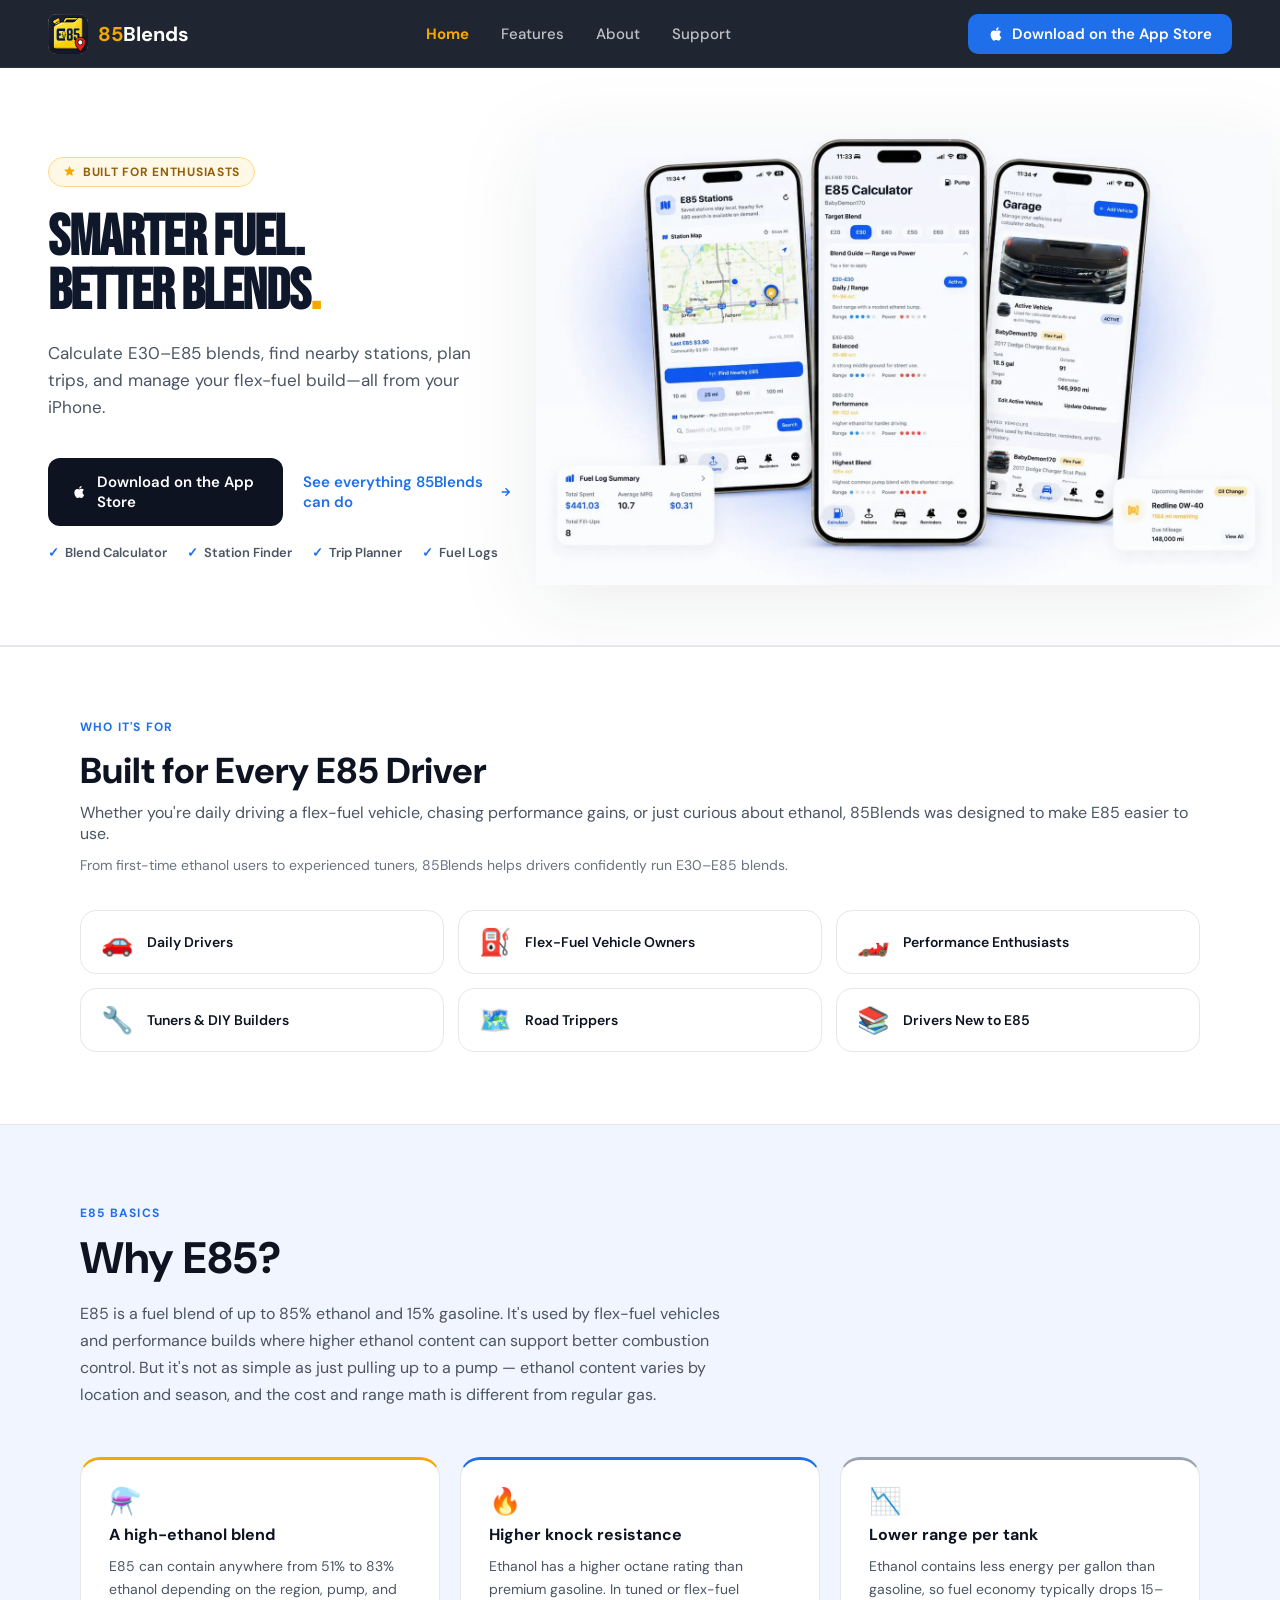
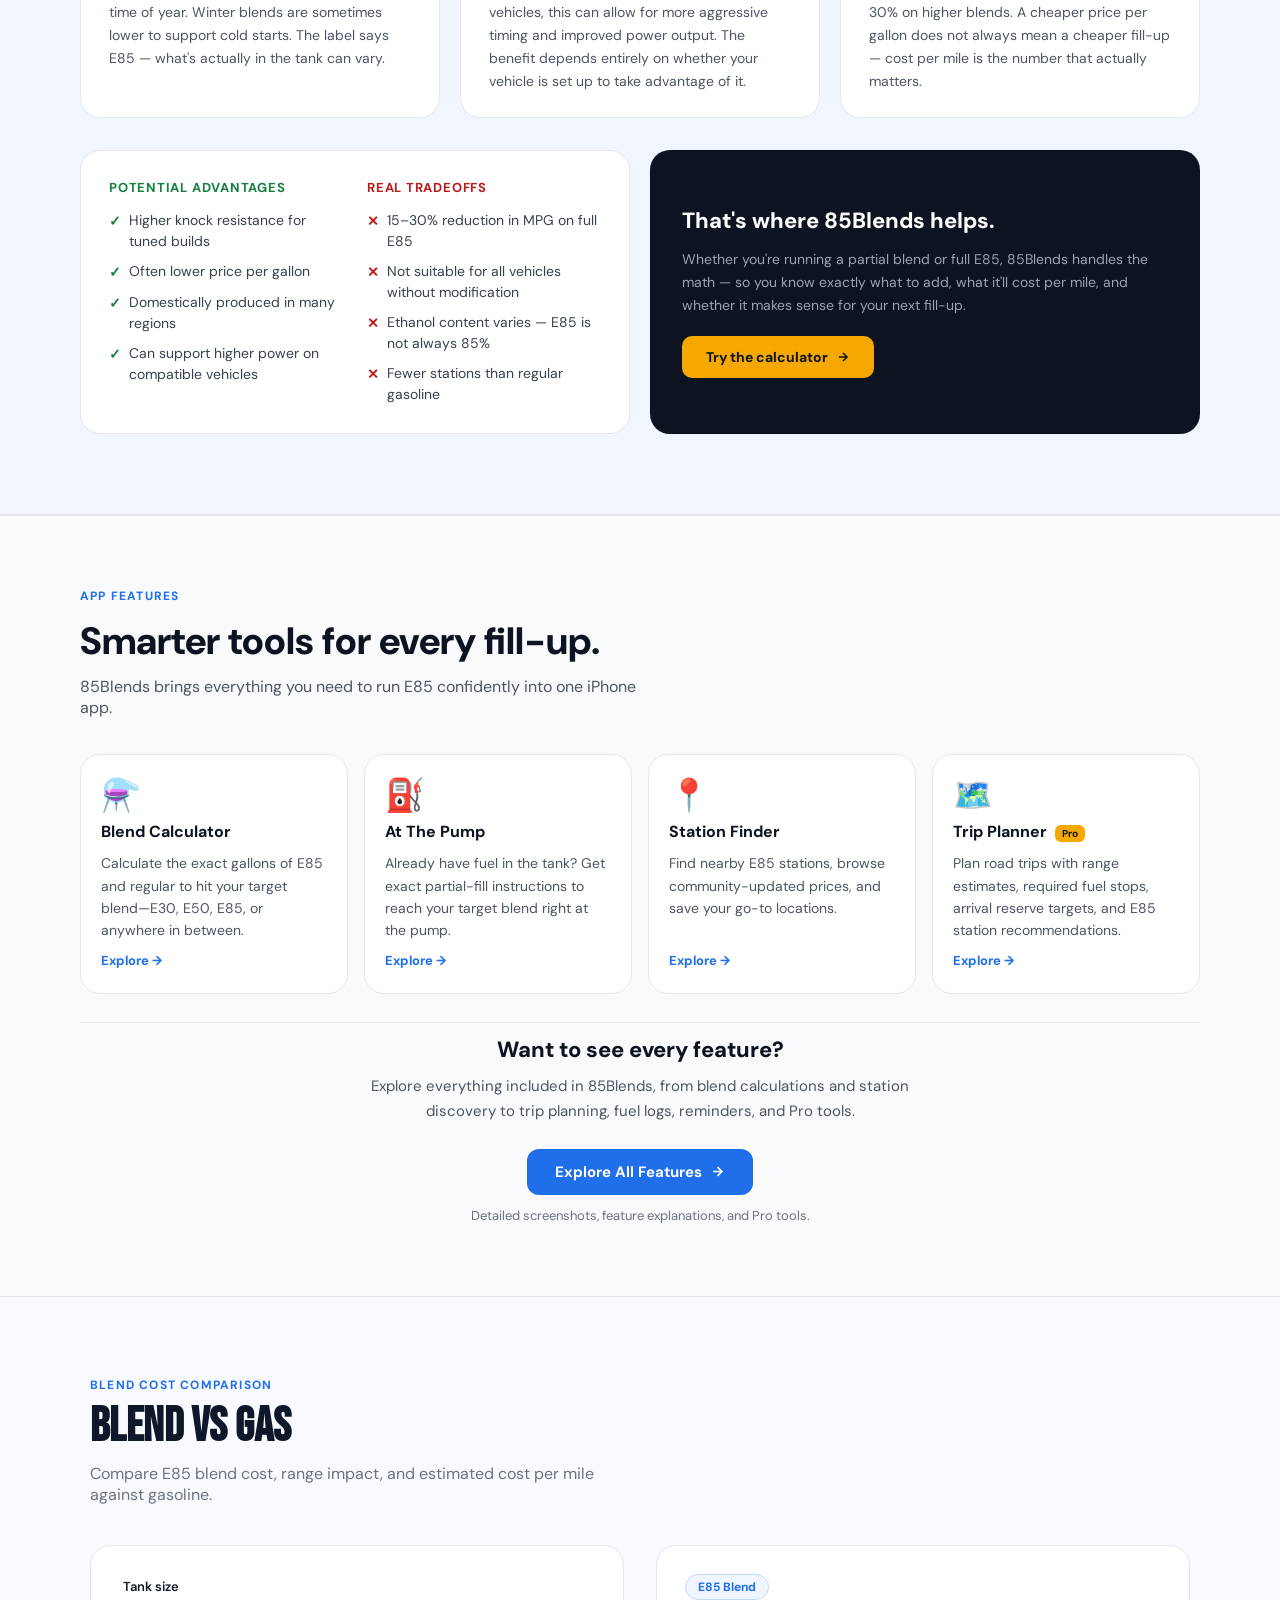
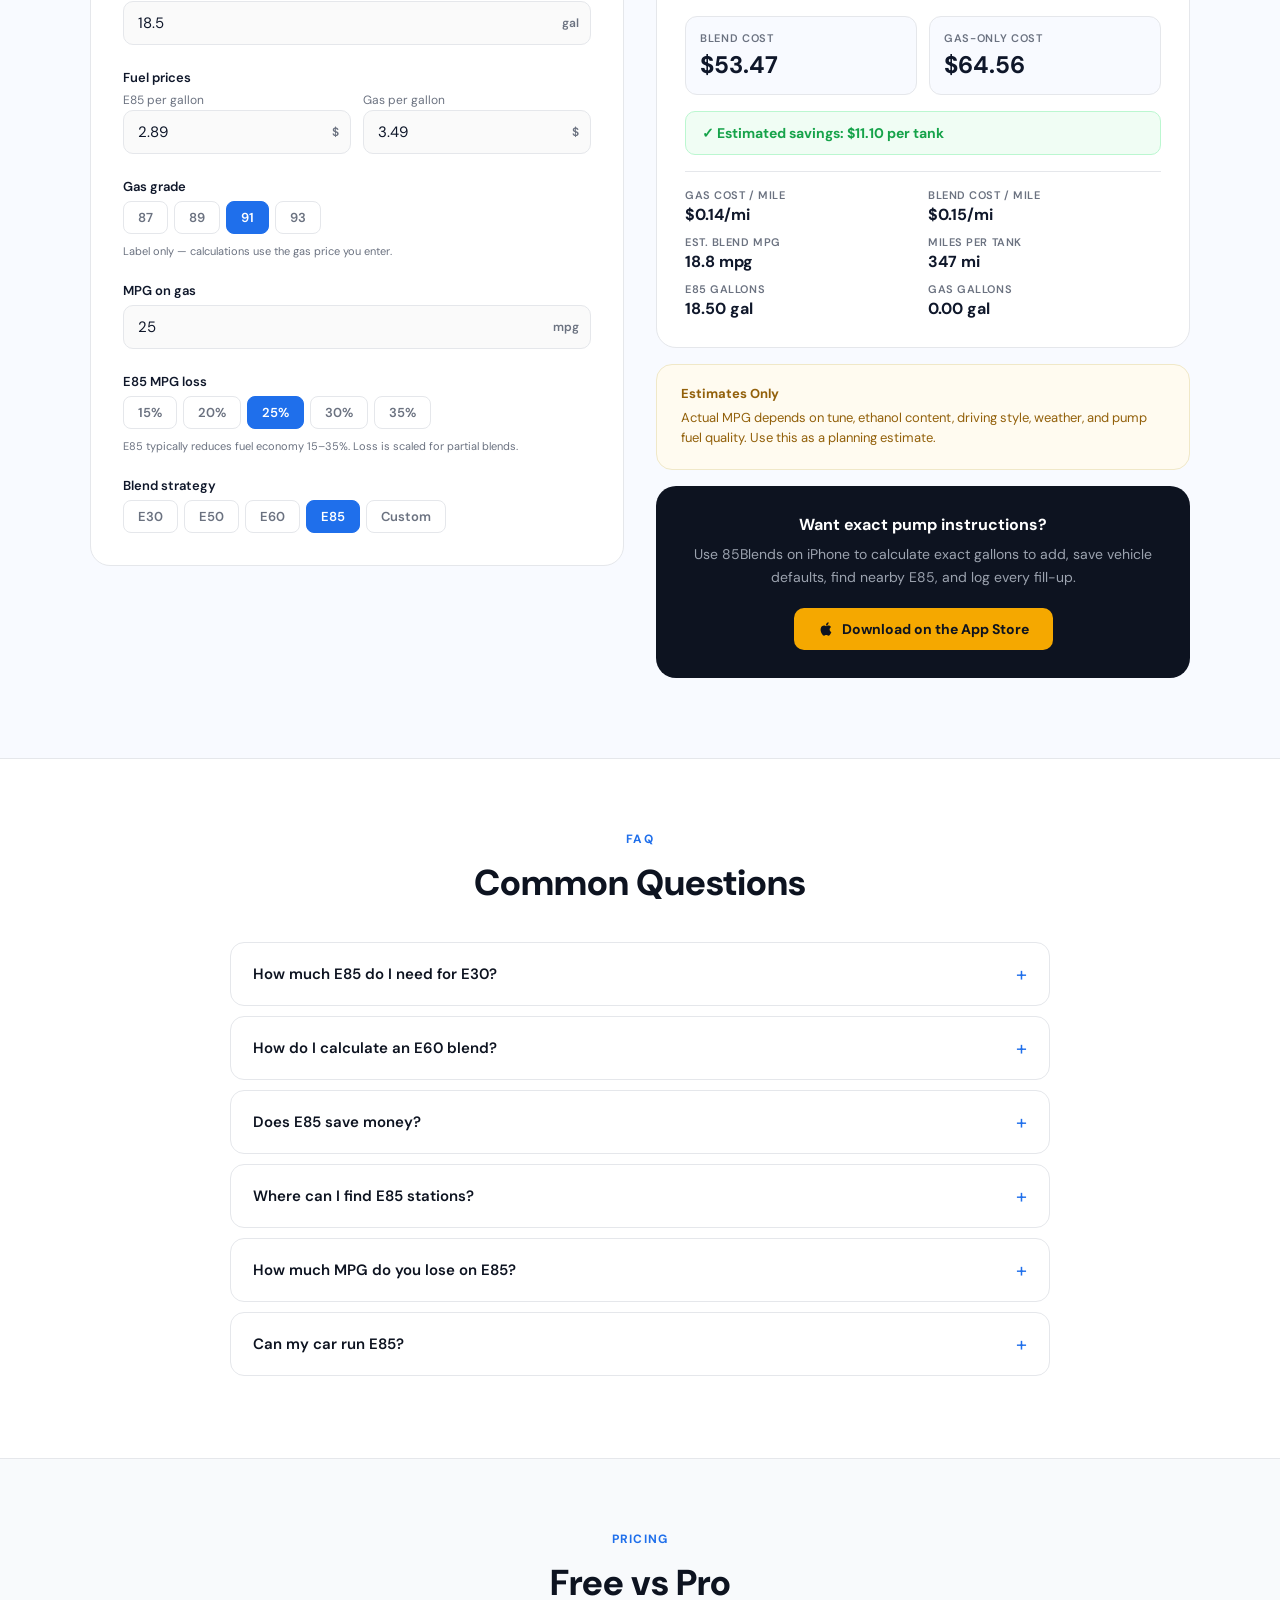
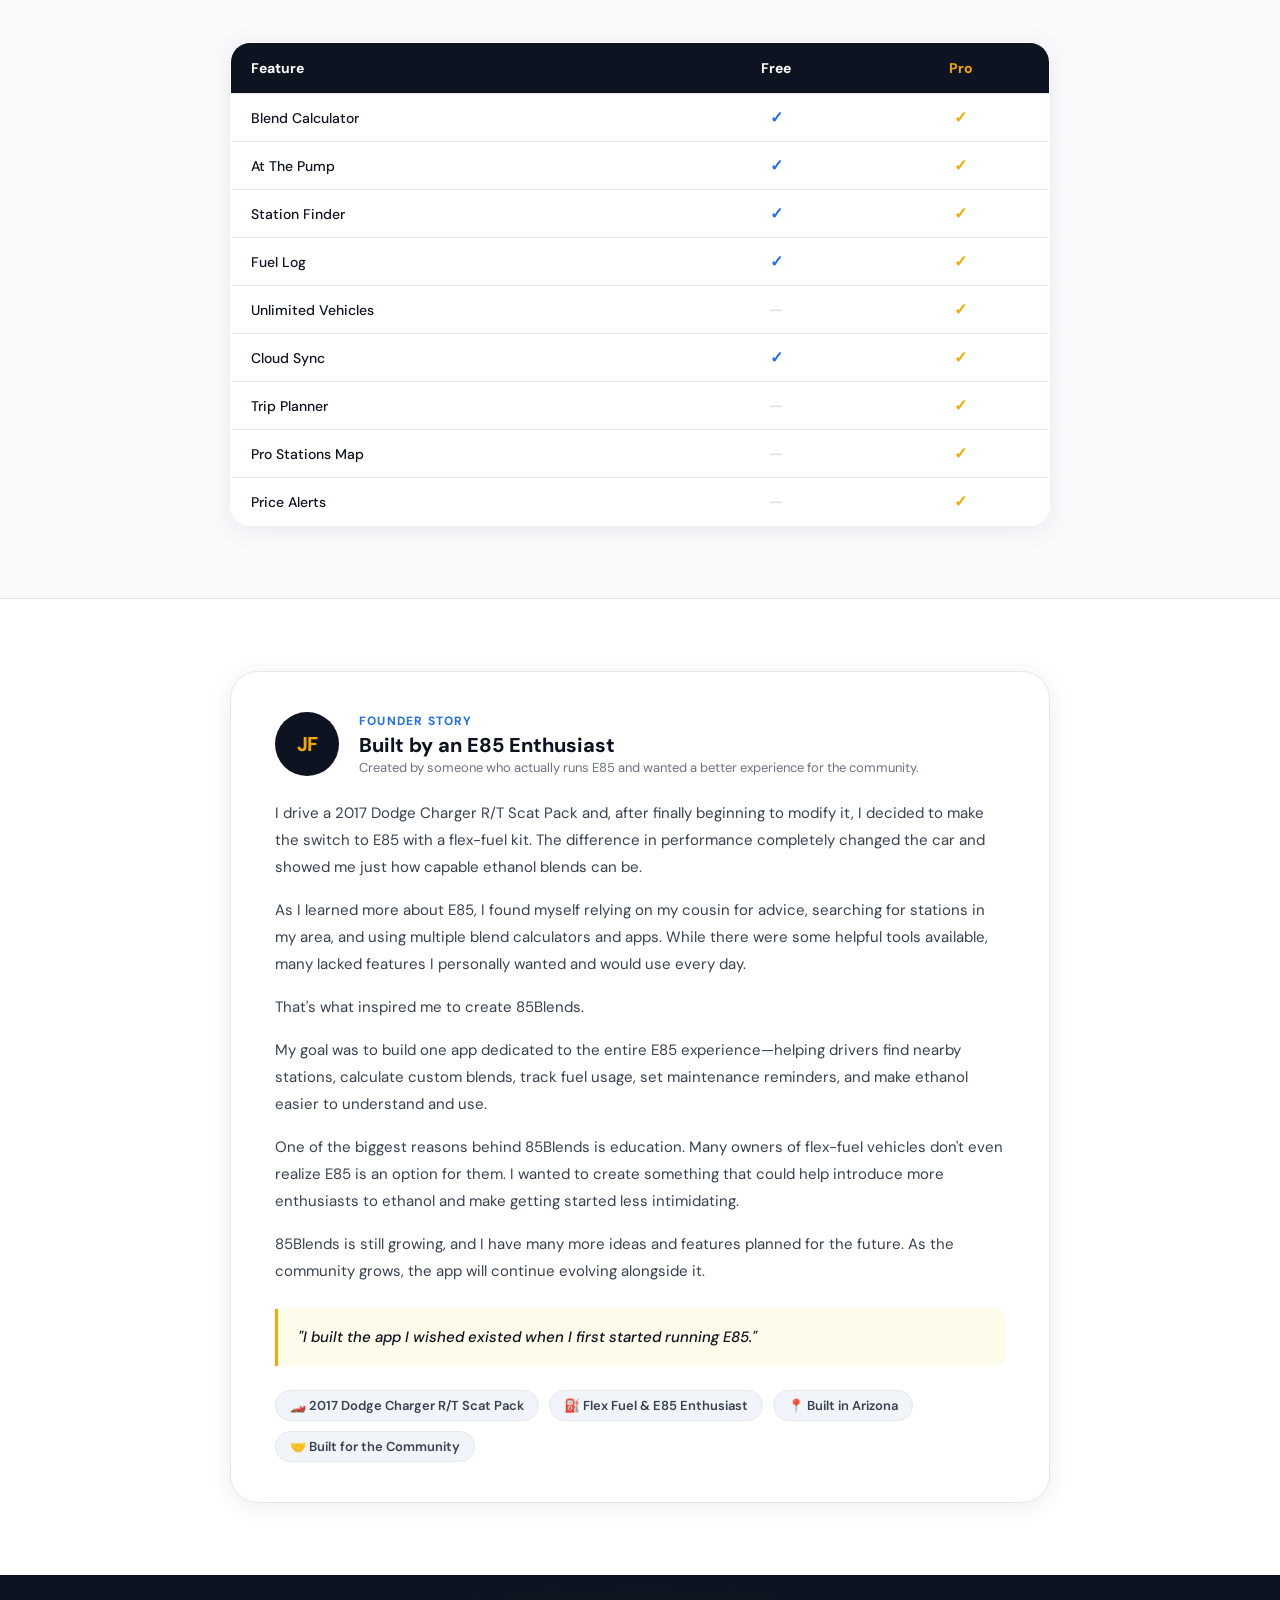
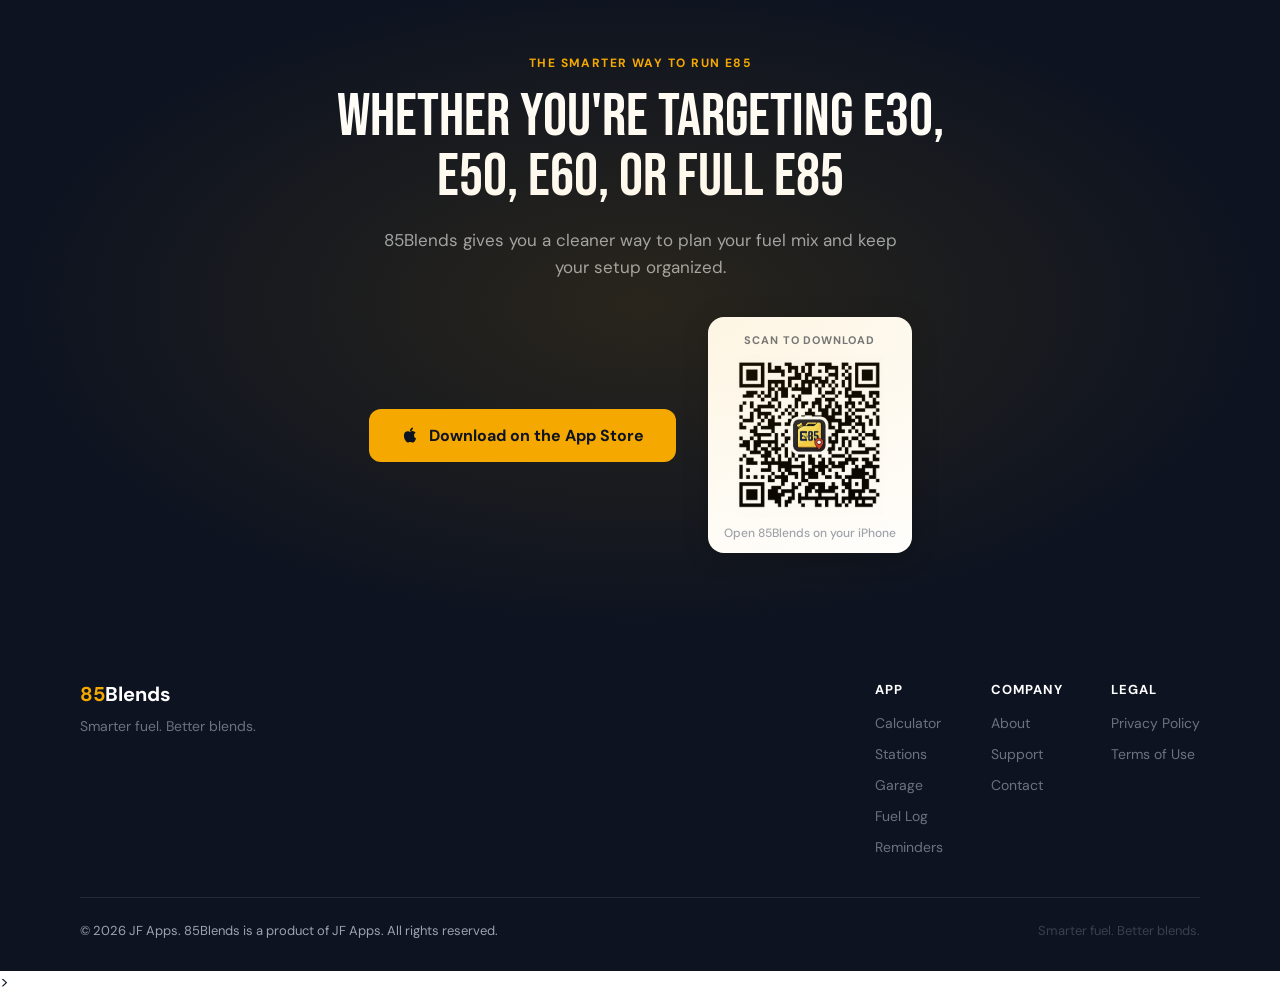
==== commit 8eab9ac3: "Update privacy policy and Pro table for 2.3.2 submission Privacy policy (privacy.html): - Document A" ====
--- a/index.html
+++ b/index.html
@@ -1515,8 +1515,9 @@
         <tr><td>Station Finder</td><td><span class="plans-check">✓</span></td><td><span class="plans-pro-check">✓</span></td></tr>
         <tr><td>Fuel Log</td><td><span class="plans-check">✓</span></td><td><span class="plans-pro-check">✓</span></td></tr>
         <tr><td>Unlimited Vehicles</td><td><span class="plans-dash">—</span></td><td><span class="plans-pro-check">✓</span></td></tr>
-        <tr><td>Cloud Sync</td><td><span class="plans-dash">—</span></td><td><span class="plans-pro-check">✓</span></td></tr>
+        <tr><td>Cloud Sync</td><td><span class="plans-check">✓</span></td><td><span class="plans-pro-check">✓</span></td></tr>
         <tr><td>Trip Planner</td><td><span class="plans-dash">—</span></td><td><span class="plans-pro-check">✓</span></td></tr>
+        <tr><td>Pro Stations Map</td><td><span class="plans-dash">—</span></td><td><span class="plans-pro-check">✓</span></td></tr>
         <tr><td>Price Alerts</td><td><span class="plans-dash">—</span></td><td><span class="plans-pro-check">✓</span></td></tr>
       </tbody>
     </table>
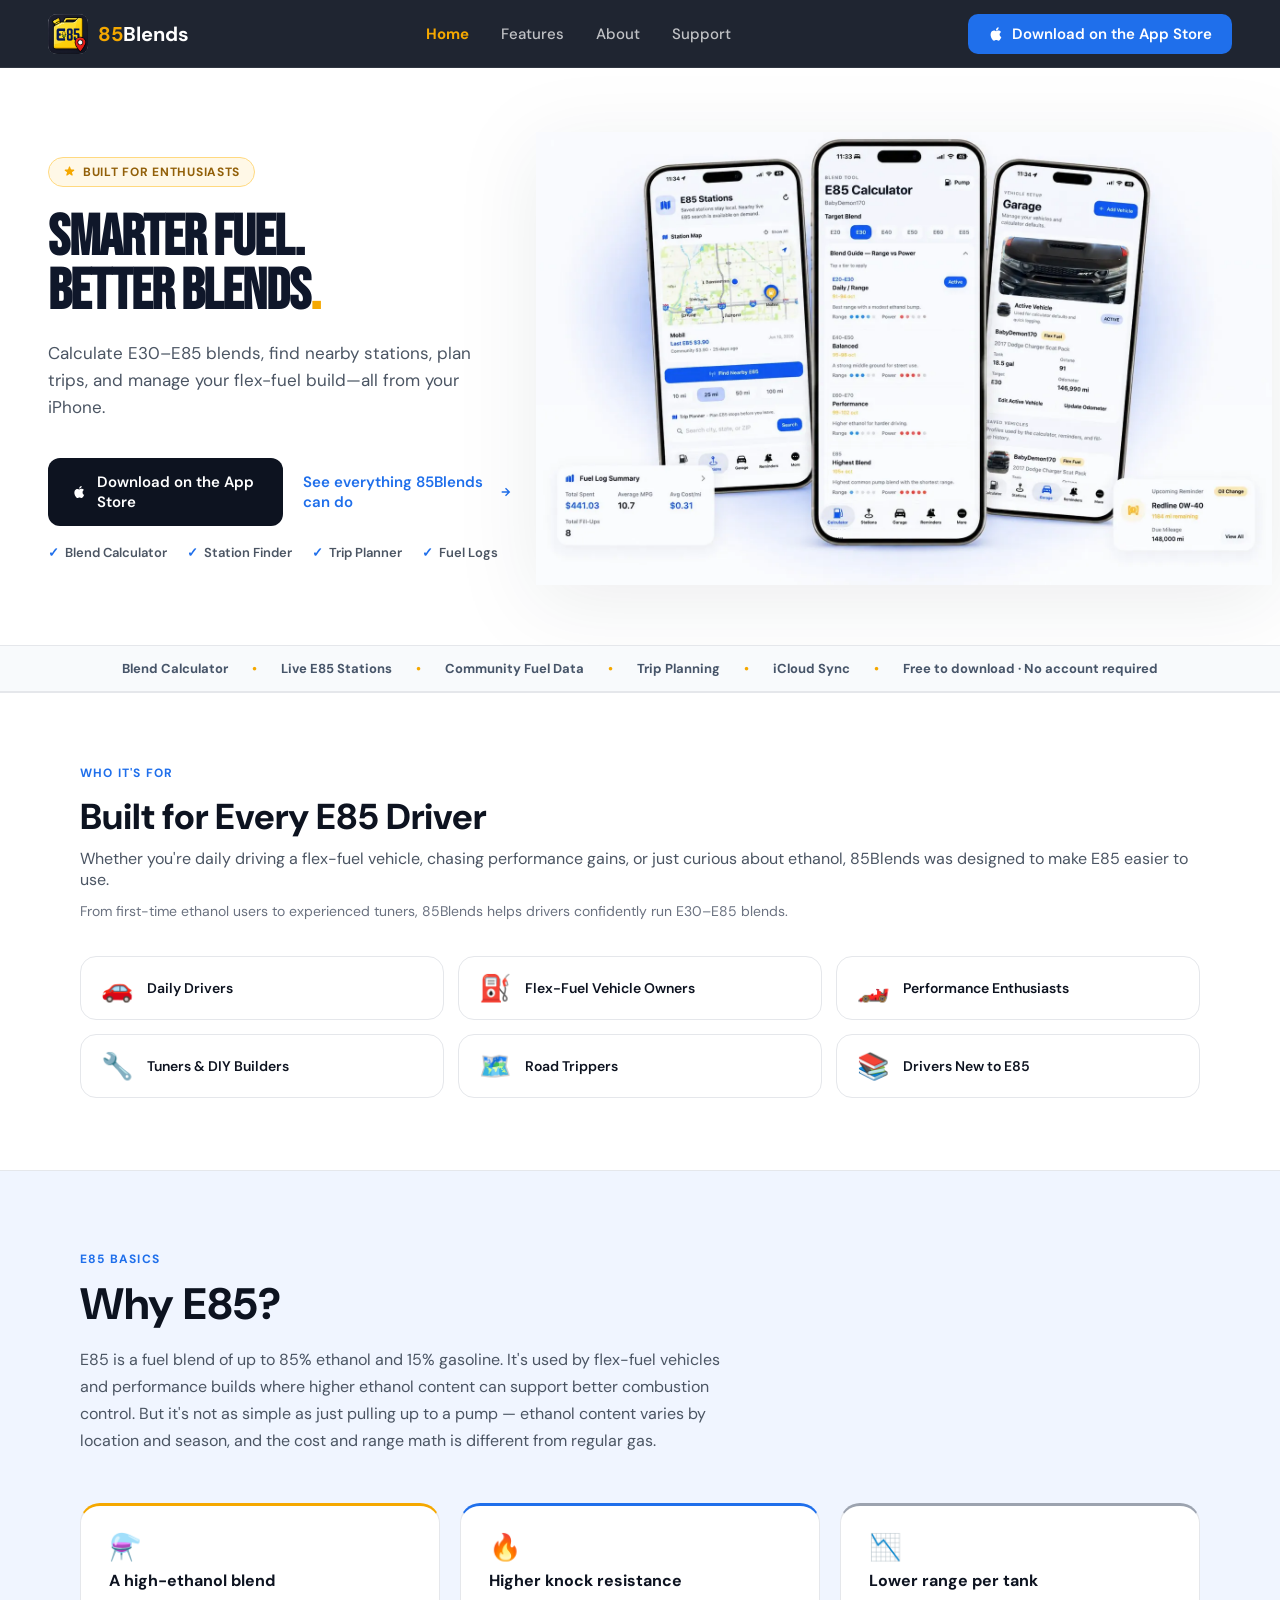
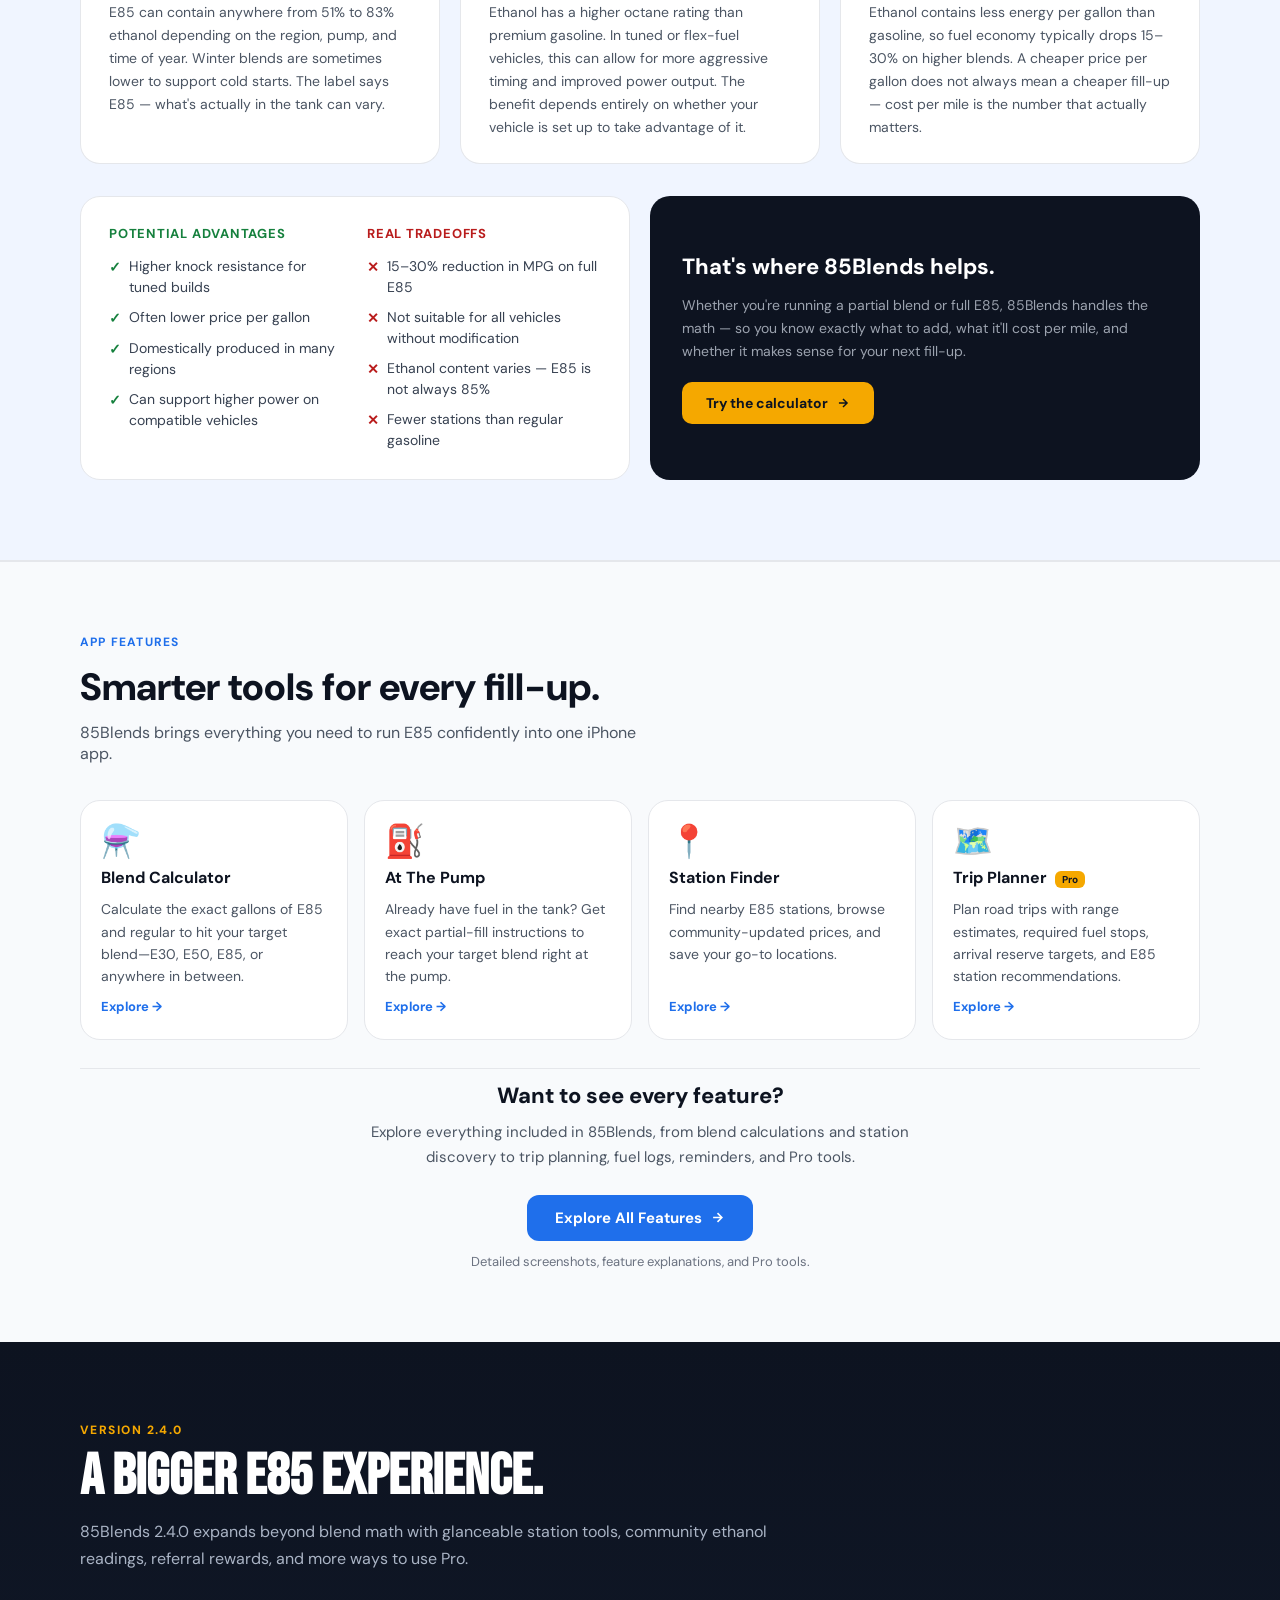
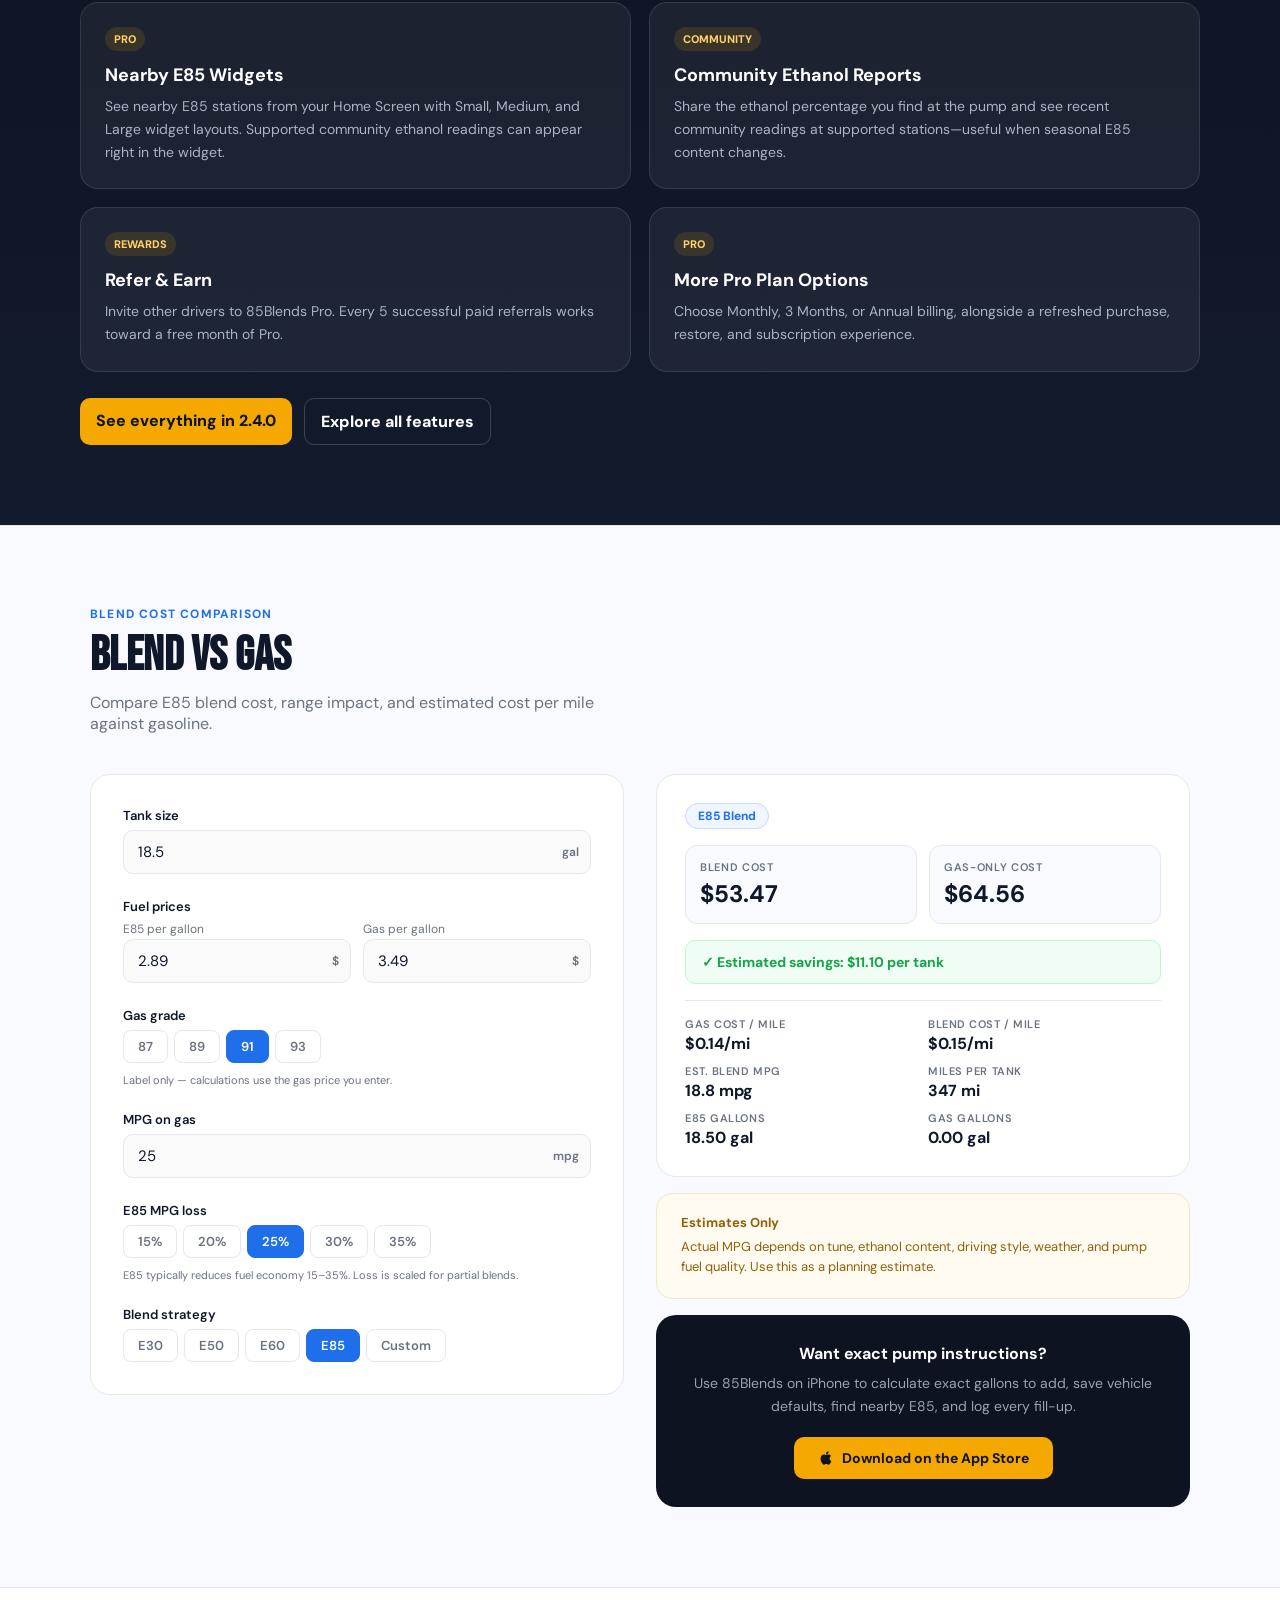
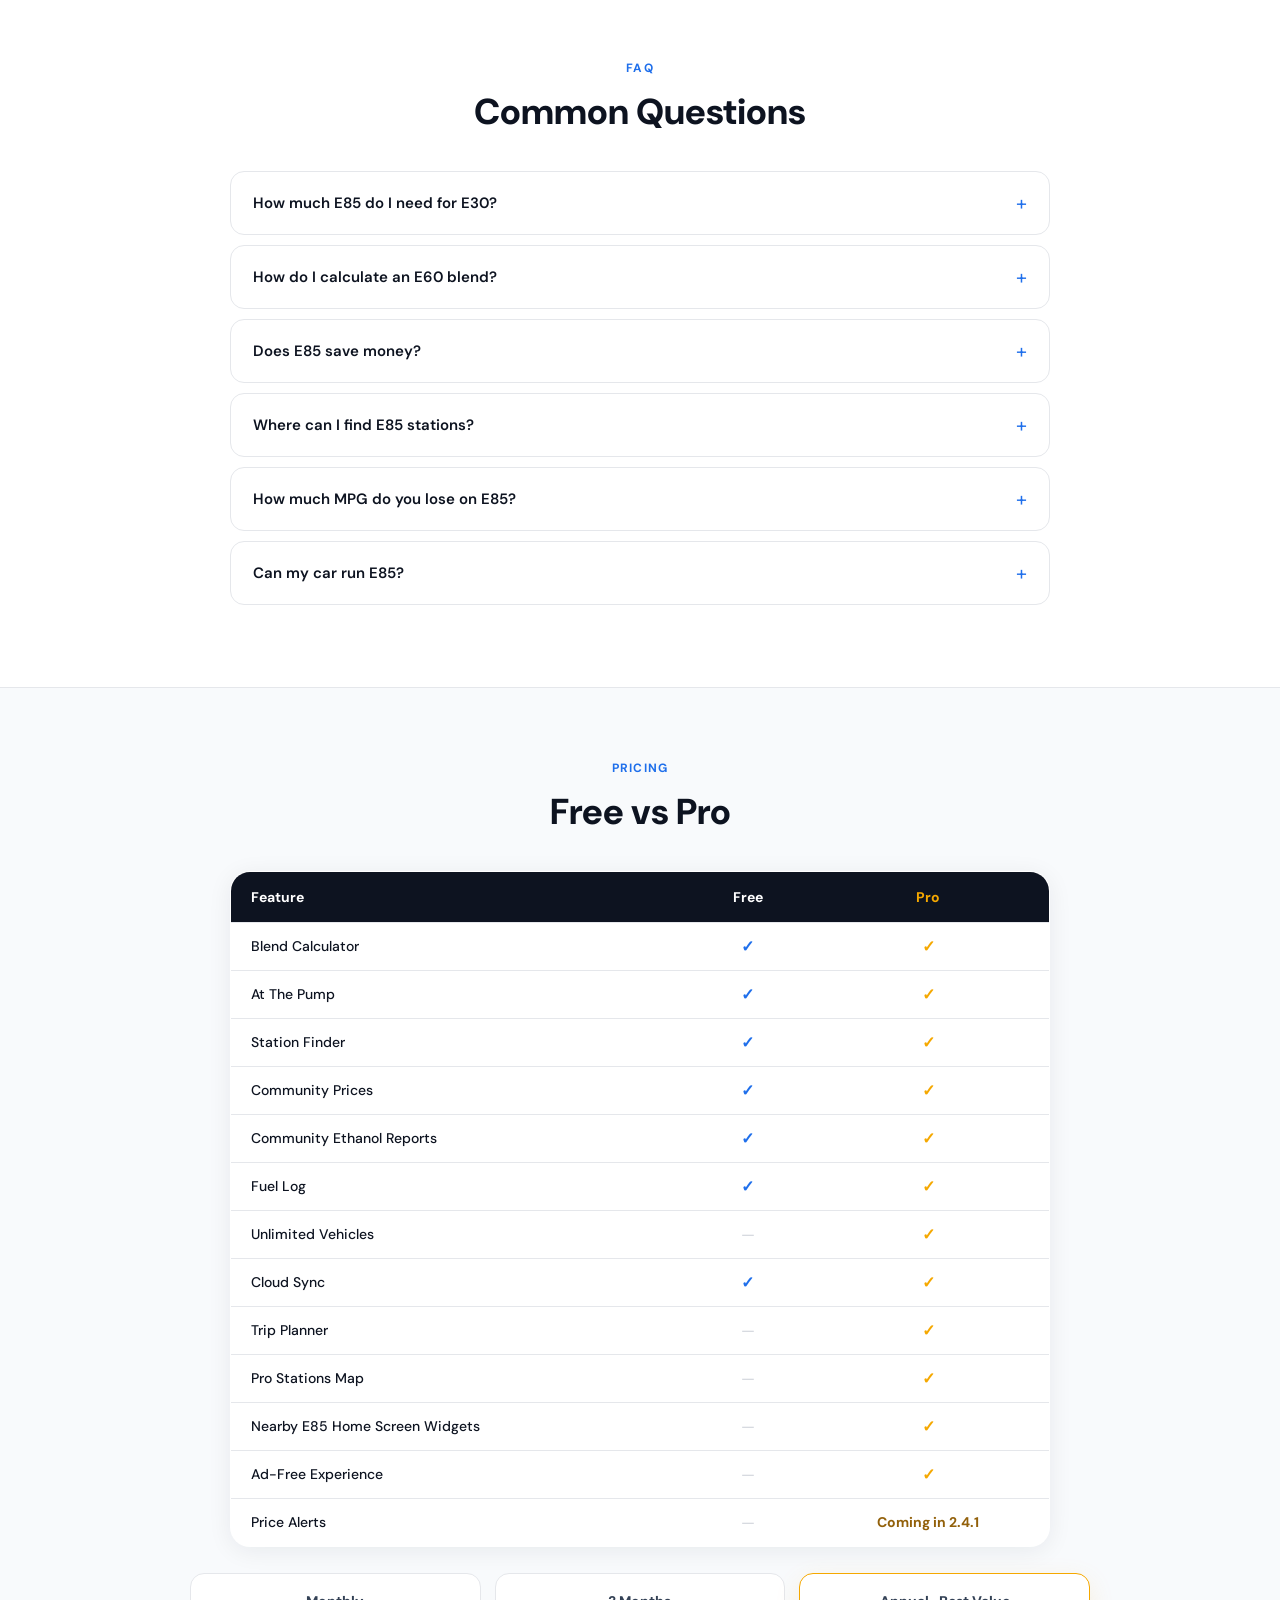
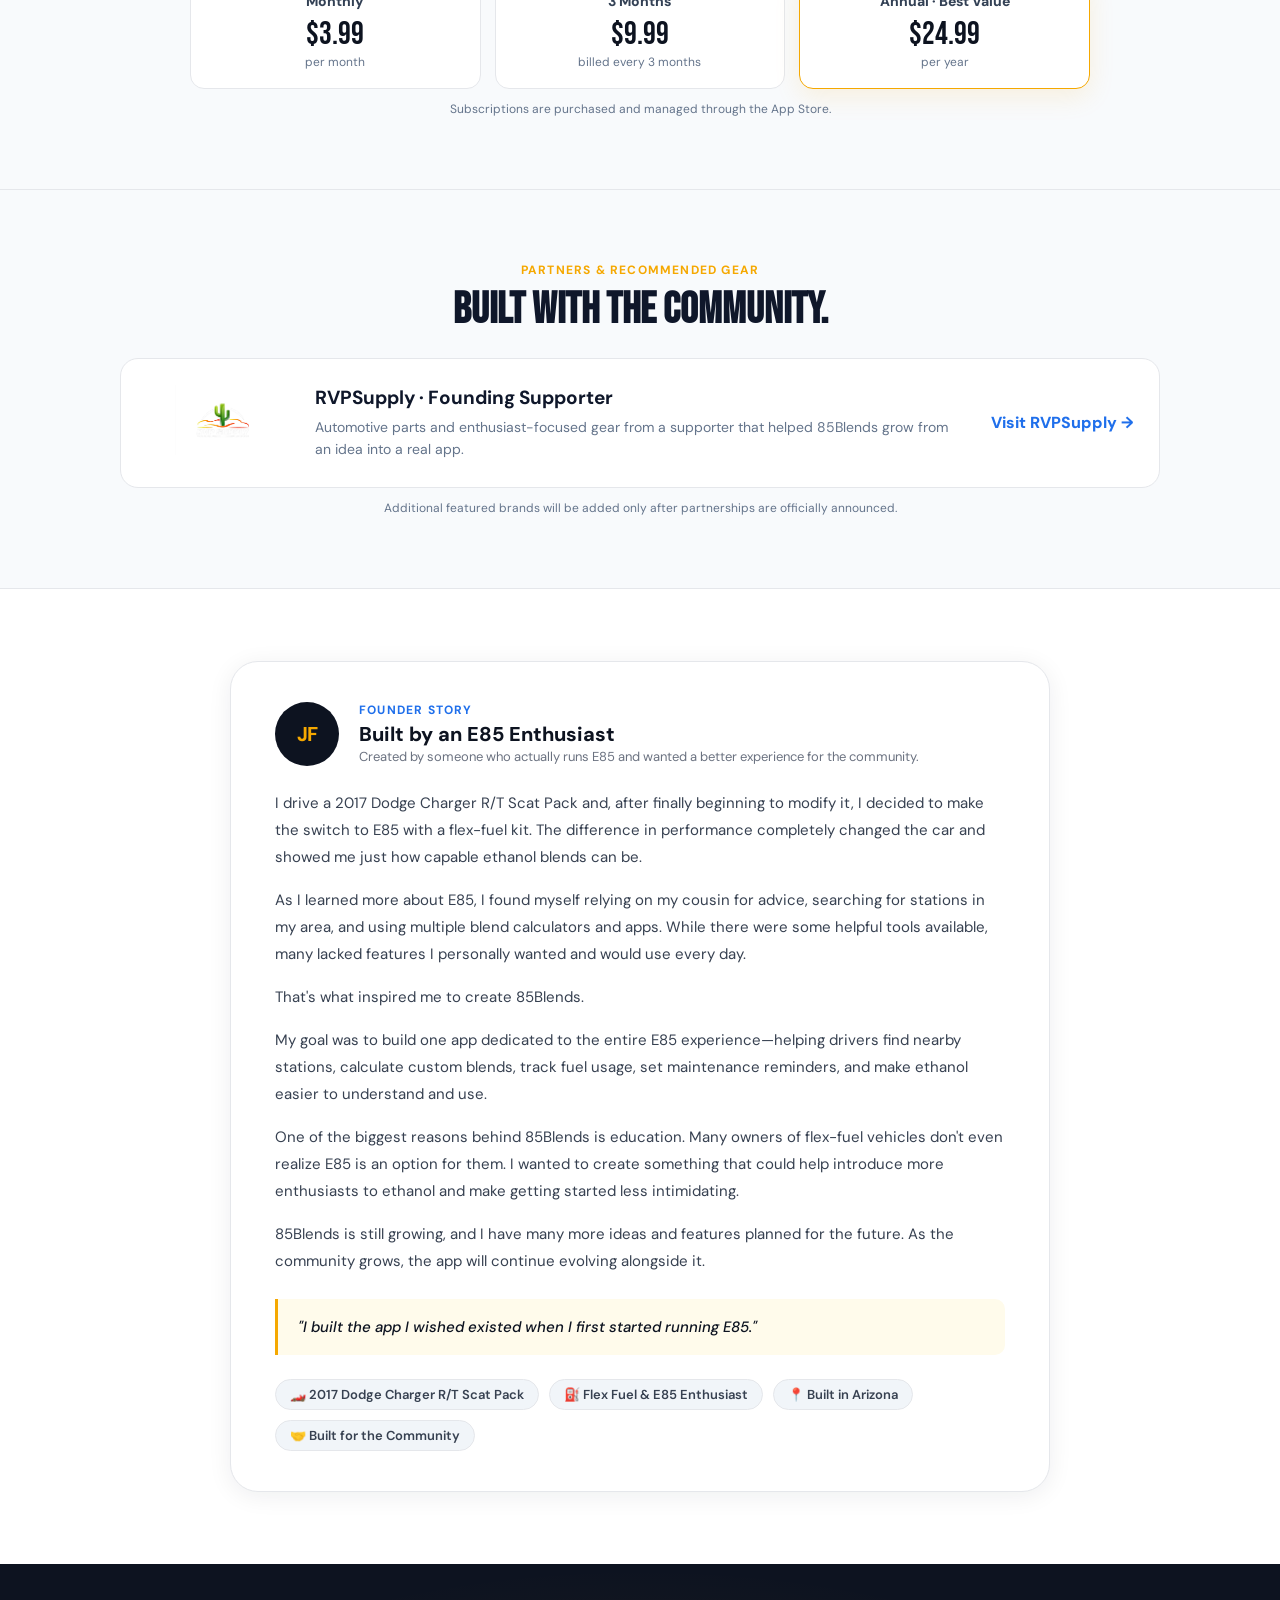
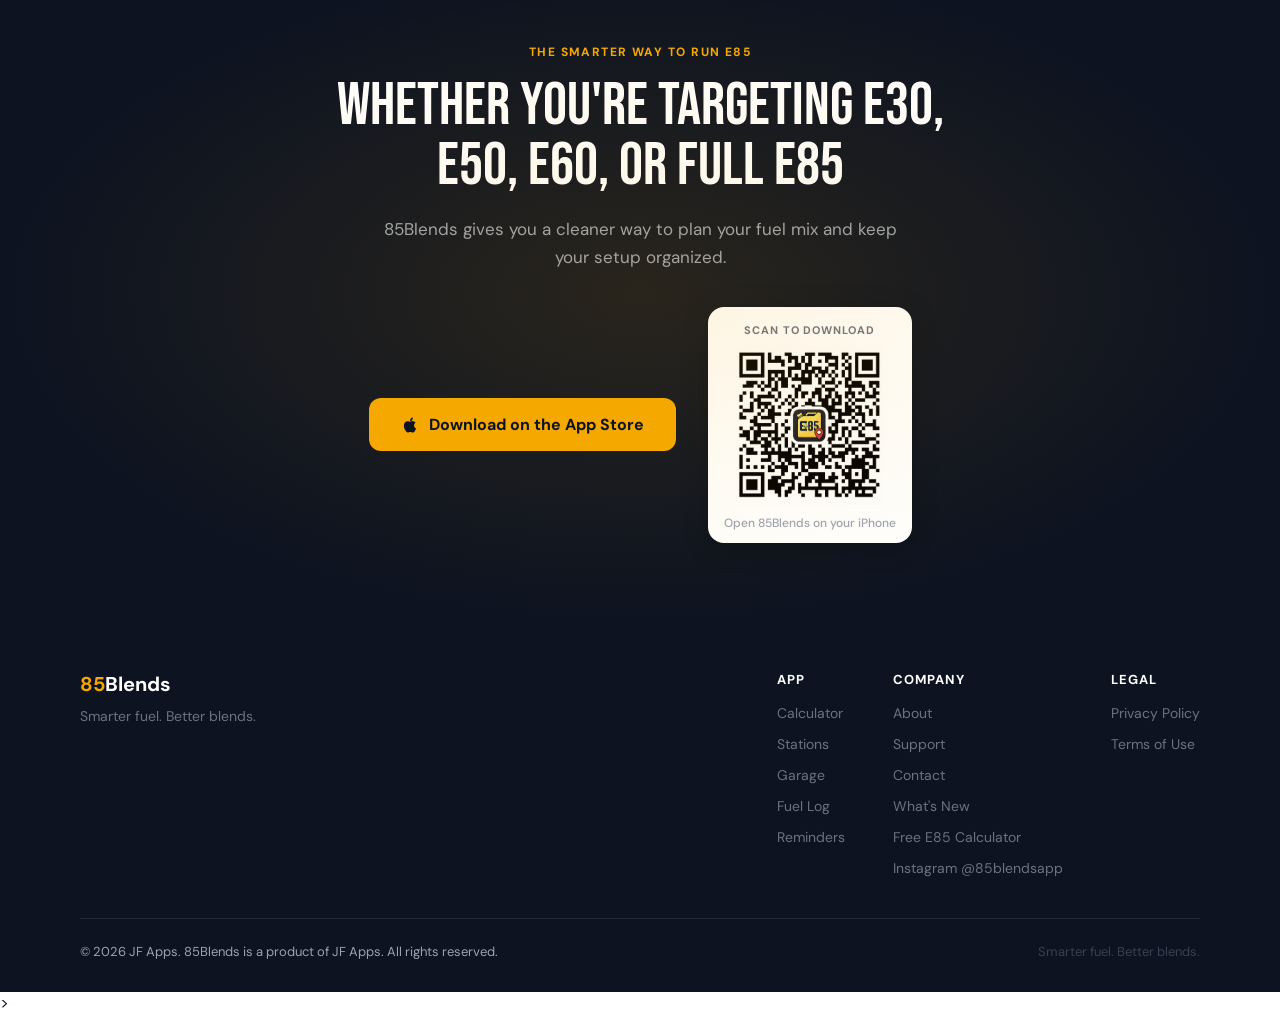
==== commit a28e5353: "Refresh 85Blends website for 2.4.0 and 2.4.1 roadmap" ====
--- a/index.html
+++ b/index.html
@@ -4,7 +4,7 @@
   <meta charset="UTF-8" />
   <meta name="viewport" content="width=device-width, initial-scale=1.0" />
   <title>85Blends – E85 Calculator, Ethanol Blend Calculator &amp; Trip Planner for iPhone</title>
-  <meta name="description" content="Calculate E30, E50, E60 and E85 blends, find nearby E85 stations, plan road trips, track fuel logs, and manage flex-fuel vehicles with 85Blends for iPhone.">
+  <meta name="description" content="Calculate E30, E50, E60 and E85 blends, find nearby E85 stations, plan road trips, compare fuel costs, and manage your flex-fuel setup with 85Blends for iPhone.">
   <meta name="keywords" content="e85 calculator, ethanol calculator, e85 blend calculator, flex fuel calculator, e85 station finder, e85 app, ethanol app">
   <link rel="preconnect" href="https://fonts.googleapis.com" />
   <link rel="preconnect" href="https://fonts.gstatic.com" crossorigin />
@@ -1059,7 +1059,61 @@
 
     /* index: hide download btn on mobile */
     @media (max-width:767px){.nav-actions{display:none;}}
+  
+    /* ─── WEBSITE REFRESH 2.4 ─────────────────────────── */
+    .trust-strip { border-bottom:1px solid #E5E7EB; background:#F8FAFC; padding:14px 24px; }
+    .trust-strip-inner { max-width:1180px; margin:0 auto; display:flex; flex-wrap:wrap; justify-content:center; gap:10px 24px; color:#475569; font-size:13px; font-weight:700; }
+    .trust-dot { color:var(--gold); }
+    .release-section { padding:80px; background:linear-gradient(180deg,#0D1320 0%,#121B2D 100%); color:white; }
+    .release-inner { max-width:1180px; margin:0 auto; }
+    .release-kicker { color:var(--gold); font-size:12px; font-weight:800; letter-spacing:.12em; text-transform:uppercase; margin-bottom:10px; }
+    .release-title { font-family:'Bebas Neue',sans-serif; font-size:clamp(38px,5vw,58px); line-height:1; margin-bottom:12px; }
+    .release-sub { color:#AAB4C5; max-width:720px; line-height:1.7; margin-bottom:30px; }
+    .release-grid { display:grid; grid-template-columns:repeat(2,minmax(0,1fr)); gap:18px; }
+    .release-card { border:1px solid rgba(255,255,255,.11); background:rgba(255,255,255,.055); border-radius:18px; padding:24px; }
+    .release-card .tag { display:inline-flex; padding:5px 9px; border-radius:999px; background:rgba(245,168,0,.13); color:#FFD166; font-size:11px; font-weight:800; margin-bottom:12px; }
+    .release-card h3 { font-size:18px; margin-bottom:8px; }
+    .release-card p { color:#AAB4C5; font-size:14px; line-height:1.65; }
+    .release-actions { margin-top:26px; display:flex; flex-wrap:wrap; gap:12px; }
+    .release-actions a { text-decoration:none; font-weight:800; border-radius:10px; padding:12px 16px; }
+    .release-actions .primary { background:var(--gold); color:var(--navy); }
+    .release-actions .secondary { border:1px solid rgba(255,255,255,.18); color:white; }
+    .plan-options { display:grid; grid-template-columns:repeat(3,minmax(0,1fr)); gap:14px; max-width:900px; margin:26px auto 0; }
+    .plan-option { background:white; border:1.5px solid #E5E7EB; border-radius:14px; padding:18px; text-align:center; }
+    .plan-option.best { border-color:var(--gold); box-shadow:0 8px 26px rgba(245,168,0,.12); }
+    .plan-option .plan-name { font-weight:800; color:#334155; font-size:14px; }
+    .plan-option .plan-price { font-family:'Bebas Neue',sans-serif; font-size:32px; color:var(--navy); margin:5px 0 0; }
+    .plan-option .plan-note { color:#64748B; font-size:12px; }
+    .partner-section { padding:72px 80px; background:#F8FAFC; border-top:1px solid #E5E7EB; }
+    .partner-inner { max-width:1040px; margin:0 auto; }
+    .partner-card { display:grid; grid-template-columns:140px 1fr auto; gap:28px; align-items:center; background:white; border:1.5px solid #E5E7EB; border-radius:18px; padding:26px; text-decoration:none; color:inherit; }
+    .partner-card img { width:130px; max-height:70px; object-fit:contain; }
+    .partner-card h3 { margin:0 0 6px; font-size:19px; }
+    .partner-card p { color:#64748B; line-height:1.6; font-size:14px; }
+    .partner-card .partner-cta { color:var(--blue); font-weight:800; white-space:nowrap; }
+    .partner-note { margin-top:12px; color:#64748B; text-align:center; font-size:12px; }
+    @media(max-width:800px){ .release-section,.partner-section{padding:56px 24px}.release-grid{grid-template-columns:1fr}.plan-options{grid-template-columns:1fr}.partner-card{grid-template-columns:1fr;text-align:center}.partner-card img{margin:auto}.partner-card .partner-cta{white-space:normal} }
+
   </style>
+
+  <link rel="canonical" href="https://85blends.app/" />
+  <link rel="icon" href="/assets/app-icon.png" />
+  <link rel="apple-touch-icon" href="/assets/app-icon.png" />
+  <link rel="manifest" href="/site.webmanifest" />
+  <meta name="apple-itunes-app" content="app-id=6762037468" />
+  <meta property="og:type" content="website" />
+  <meta property="og:site_name" content="85Blends" />
+  <meta property="og:title" content="85Blends – E85 Calculator, Ethanol Blend Calculator &amp; Trip Planner for iPhone" />
+  <meta property="og:description" content="Calculate E30, E50, E60 and E85 blends, find nearby E85 stations, plan road trips, compare fuel costs, and manage your flex-fuel setup with 85Blends for iPhone." />
+  <meta property="og:url" content="https://85blends.app/" />
+  <meta property="og:image" content="https://85blends.app/assets/main-hero.png" />
+  <meta name="twitter:card" content="summary_large_image" />
+  <meta name="twitter:title" content="85Blends – E85 Calculator, Ethanol Blend Calculator &amp; Trip Planner for iPhone" />
+  <meta name="twitter:description" content="Calculate E30, E50, E60 and E85 blends, find nearby E85 stations, plan road trips, compare fuel costs, and manage your flex-fuel setup with 85Blends for iPhone." />
+  <meta name="twitter:image" content="https://85blends.app/assets/main-hero.png" />
+  <script type="application/ld+json">{"@context":"https://schema.org","@type":"Organization","name":"JF Apps","url":"https://85blends.app","brand":{"@type":"Brand","name":"85Blends"},"logo":"https://85blends.app/assets/app-icon.png","sameAs":["https://www.instagram.com/85blendsapp/"]}</script>
+  <script type="application/ld+json">{"@context":"https://schema.org","@type":"MobileApplication","name":"85Blends","operatingSystem":"iOS","applicationCategory":"UtilitiesApplication","url":"https://apps.apple.com/us/app/85blends/id6762037468","downloadUrl":"https://apps.apple.com/us/app/85blends/id6762037468","description":"E85 and ethanol blend calculator, station finder, trip planner, fuel log, community fuel data, and flex-fuel utility for iPhone.","offers":{"@type":"Offer","price":"0","priceCurrency":"USD"}}</script>
+  <script type="application/ld+json">{"@context":"https://schema.org","@type":"FAQPage","mainEntity":[{"@type":"Question","name":"How much E85 do I need for E30?","acceptedAnswer":{"@type":"Answer","text":"The amount depends on tank size, fuel already in the tank, the current ethanol percentage, and the actual ethanol content of the fuel at the pump. 85Blends calculates the gallons needed for your specific inputs."}},{"@type":"Question","name":"How do I calculate an E60 blend?","acceptedAnswer":{"@type":"Answer","text":"Enter tank size, the amount and ethanol percentage already in the tank, the target blend, and the pump-fuel ethanol percentages. In the United States, regular pump gasoline is commonly E10 rather than E0, so use the pump label or a measured value when available."}},{"@type":"Question","name":"Can my car run E85?","acceptedAnswer":{"@type":"Answer","text":"Flexible-fuel vehicles are designed for high-ethanol fuels. Modified performance vehicles may also support higher ethanol blends when equipped and tuned appropriately. Follow your vehicle manufacturer's fuel requirements or your tuner's recommendations before using ethanol concentrations beyond those approved for your vehicle."}}]}</script>
 </head>
 <body>
 
@@ -1136,6 +1190,17 @@
 
 
 
+<!-- WEBSITE REFRESH TRUST STRIP -->
+<div class="trust-strip" aria-label="85Blends product highlights">
+  <div class="trust-strip-inner">
+    <span>Blend Calculator</span><span class="trust-dot">•</span>
+    <span>Live E85 Stations</span><span class="trust-dot">•</span>
+    <span>Community Fuel Data</span><span class="trust-dot">•</span>
+    <span>Trip Planning</span><span class="trust-dot">•</span>
+    <span>iCloud Sync</span><span class="trust-dot">•</span>
+    <span>Free to download · No account required</span>
+  </div>
+</div>
 <!-- BUILT FOR SECTION -->
 <section class="built-for-section">
   <div class="built-for-inner">
@@ -1300,6 +1365,21 @@
 
 
 <!-- BLEND COST CALCULATOR -->
+<!-- WEBSITE REFRESH 2.4 RELEASE -->
+<section class="release-section" aria-labelledby="release-24-heading">
+  <div class="release-inner">
+    <div class="release-kicker">Version 2.4.0</div>
+    <h2 class="release-title" id="release-24-heading">A bigger E85 experience.</h2>
+    <p class="release-sub">85Blends 2.4.0 expands beyond blend math with glanceable station tools, community ethanol readings, referral rewards, and more ways to use Pro.</p>
+    <div class="release-grid">
+      <article class="release-card"><div class="tag">PRO</div><h3>Nearby E85 Widgets</h3><p>See nearby E85 stations from your Home Screen with Small, Medium, and Large widget layouts. Supported community ethanol readings can appear right in the widget.</p></article>
+      <article class="release-card"><div class="tag">COMMUNITY</div><h3>Community Ethanol Reports</h3><p>Share the ethanol percentage you find at the pump and see recent community readings at supported stations—useful when seasonal E85 content changes.</p></article>
+      <article class="release-card"><div class="tag">REWARDS</div><h3>Refer &amp; Earn</h3><p>Invite other drivers to 85Blends Pro. Every 5 successful paid referrals works toward a free month of Pro.</p></article>
+      <article class="release-card"><div class="tag">PRO</div><h3>More Pro Plan Options</h3><p>Choose Monthly, 3 Months, or Annual billing, alongside a refreshed purchase, restore, and subscription experience.</p></article>
+    </div>
+    <div class="release-actions"><a class="primary" href="/whats-new.html">See everything in 2.4.0</a><a class="secondary" href="/features.html">Explore all features</a></div>
+  </div>
+</section>
 <section id="blend-calculator" class="blend-calc-section">
   <div class="blend-calc-container">
     <div class="blend-calc-eyebrow">Blend Cost Comparison</div>
@@ -1469,7 +1549,7 @@
 
     <details class="faq-item">
       <summary>How do I calculate an E60 blend?</summary>
-      <div class="faq-answer">Open the Blend Calculator, enter your tank size, your current ethanol percentage (usually E0 for pump gas), and set your target to E60. 85Blends instantly shows the exact gallons of E85 and regular gas to add.</div>
+      <div class="faq-answer">Open the Blend Calculator, enter your tank size, the amount and ethanol percentage already in the tank, and set your target to E60. In the U.S., regular pump gasoline is commonly E10 rather than E0, so check the pump label or use a measured value when available. 85Blends then shows the gallons needed for your inputs.</div>
     </details>
 
     <details class="faq-item">
@@ -1489,7 +1569,7 @@
 
     <details class="faq-item">
       <summary>Can my car run E85?</summary>
-      <div class="faq-answer">Flex-fuel vehicles (FFVs) are factory-rated for E85. Many other vehicles can run partial blends like E30 without modification, but running high ethanol in a non-flex-fuel car without proper tuning can cause issues. Check your owner's manual or consult a tuner for your specific build.</div>
+      <div class="faq-answer">Flex-fuel vehicles (FFVs) are designed for high-ethanol fuels. Modified performance vehicles may also support higher ethanol blends when equipped and tuned appropriately. Always follow your vehicle manufacturer's fuel requirements or your tuner's recommendations before using ethanol concentrations beyond those approved for your vehicle.</div>
     </details>
 
   </div>
@@ -1513,19 +1593,43 @@
         <tr><td>Blend Calculator</td><td><span class="plans-check">✓</span></td><td><span class="plans-pro-check">✓</span></td></tr>
         <tr><td>At The Pump</td><td><span class="plans-check">✓</span></td><td><span class="plans-pro-check">✓</span></td></tr>
         <tr><td>Station Finder</td><td><span class="plans-check">✓</span></td><td><span class="plans-pro-check">✓</span></td></tr>
+        <tr><td>Community Prices</td><td><span class="plans-check">✓</span></td><td><span class="plans-pro-check">✓</span></td></tr>
+        <tr><td>Community Ethanol Reports</td><td><span class="plans-check">✓</span></td><td><span class="plans-pro-check">✓</span></td></tr>
         <tr><td>Fuel Log</td><td><span class="plans-check">✓</span></td><td><span class="plans-pro-check">✓</span></td></tr>
         <tr><td>Unlimited Vehicles</td><td><span class="plans-dash">—</span></td><td><span class="plans-pro-check">✓</span></td></tr>
         <tr><td>Cloud Sync</td><td><span class="plans-check">✓</span></td><td><span class="plans-pro-check">✓</span></td></tr>
         <tr><td>Trip Planner</td><td><span class="plans-dash">—</span></td><td><span class="plans-pro-check">✓</span></td></tr>
         <tr><td>Pro Stations Map</td><td><span class="plans-dash">—</span></td><td><span class="plans-pro-check">✓</span></td></tr>
-        <tr><td>Price Alerts</td><td><span class="plans-dash">—</span></td><td><span class="plans-pro-check">✓</span></td></tr>
+        <tr><td>Nearby E85 Home Screen Widgets</td><td><span class="plans-dash">—</span></td><td><span class="plans-pro-check">✓</span></td></tr>
+        <tr><td>Ad-Free Experience</td><td><span class="plans-dash">—</span></td><td><span class="plans-pro-check">✓</span></td></tr>
+        <tr><td>Price Alerts</td><td><span class="plans-dash">—</span></td><td><strong style="color:#92600A;">Coming in 2.4.1</strong></td></tr>
       </tbody>
     </table>
   </div>
+
+  <!-- 85BLENDS PRO BILLING OPTIONS -->
+  <div class="plan-options" aria-label="85Blends Pro billing options">
+    <div class="plan-option"><div class="plan-name">Monthly</div><div class="plan-price">$3.99</div><div class="plan-note">per month</div></div>
+    <div class="plan-option"><div class="plan-name">3 Months</div><div class="plan-price">$9.99</div><div class="plan-note">billed every 3 months</div></div>
+    <div class="plan-option best"><div class="plan-name">Annual · Best Value</div><div class="plan-price">$24.99</div><div class="plan-note">per year</div></div>
+  </div>
+  <p style="text-align:center;color:#64748B;font-size:12px;margin-top:12px;">Subscriptions are purchased and managed through the App Store.</p>
 </section>
 
 
 
+<!-- WEBSITE REFRESH PARTNERS -->
+<section class="partner-section" aria-labelledby="partners-heading">
+  <div class="partner-inner">
+    <div style="text-align:center;margin-bottom:26px;"><div class="features-section-eyebrow">Partners &amp; Recommended Gear</div><h2 class="features-section-title" id="partners-heading">Built with the community.</h2></div>
+    <a class="partner-card" href="https://rvpsupply.com" target="_blank" rel="noopener noreferrer">
+      <picture><source srcset="assets/rvpsupply-logo.webp" type="image/webp"><img src="assets/rvpsupply-logo.png" alt="RVPSupply" loading="lazy" decoding="async"></picture>
+      <div><h3>RVPSupply · Founding Supporter</h3><p>Automotive parts and enthusiast-focused gear from a supporter that helped 85Blends grow from an idea into a real app.</p></div>
+      <div class="partner-cta">Visit RVPSupply →</div>
+    </a>
+    <p class="partner-note">Additional featured brands will be added only after partnerships are officially announced.</p>
+  </div>
+</section>
 <!-- FOUNDER STORY -->
 <section class="founder-section" aria-labelledby="founder-heading">
   <div class="founder-inner">
@@ -1610,6 +1714,9 @@
           <li><a href="/about.html">About</a></li>
           <li><a href="/support.html">Support</a></li>
           <li><a href="mailto:support@85blends.app">Contact</a></li>
+          <li><a href="/whats-new.html">What's New</a></li>
+          <li><a href="/e85-calculator.html">Free E85 Calculator</a></li>
+          <li><a href="https://www.instagram.com/85blendsapp/" target="_blank" rel="noopener">Instagram @85blendsapp</a></li>
         </ul>
       </div>
       <div class="footer-col">
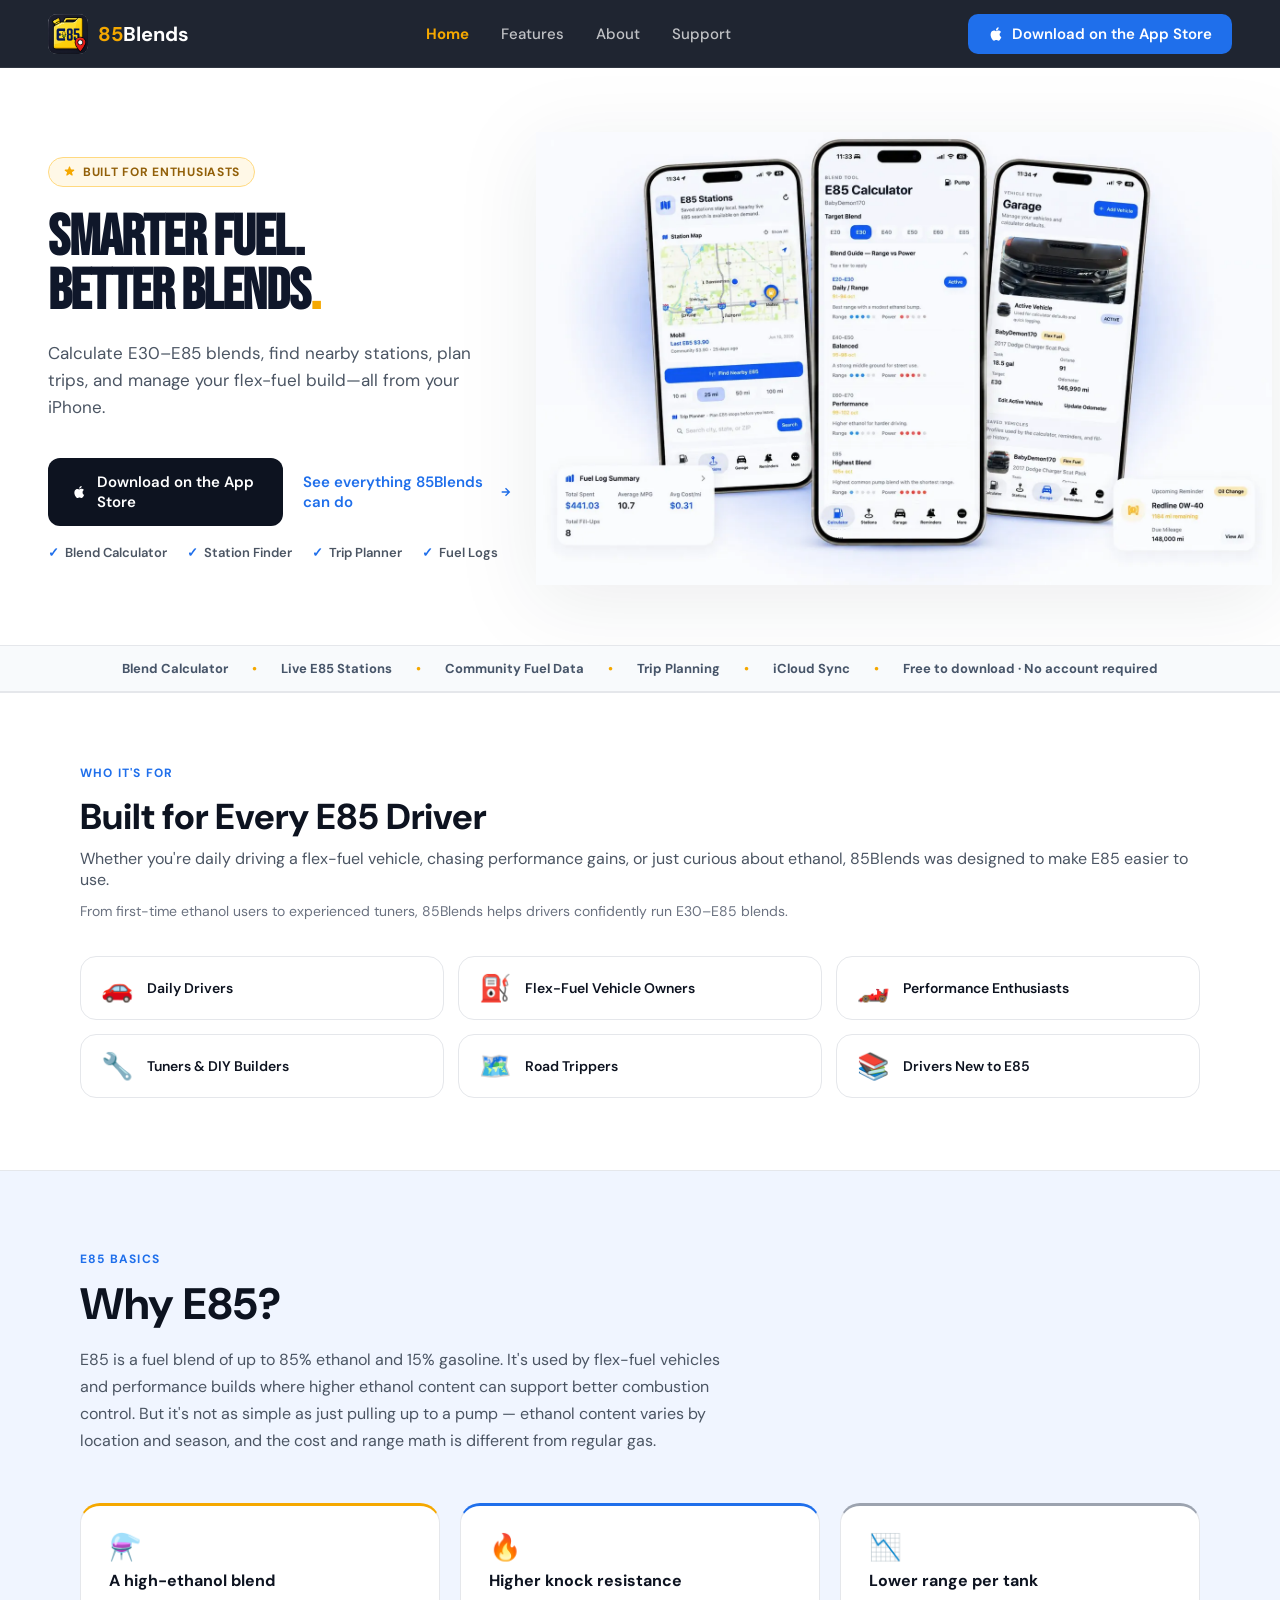
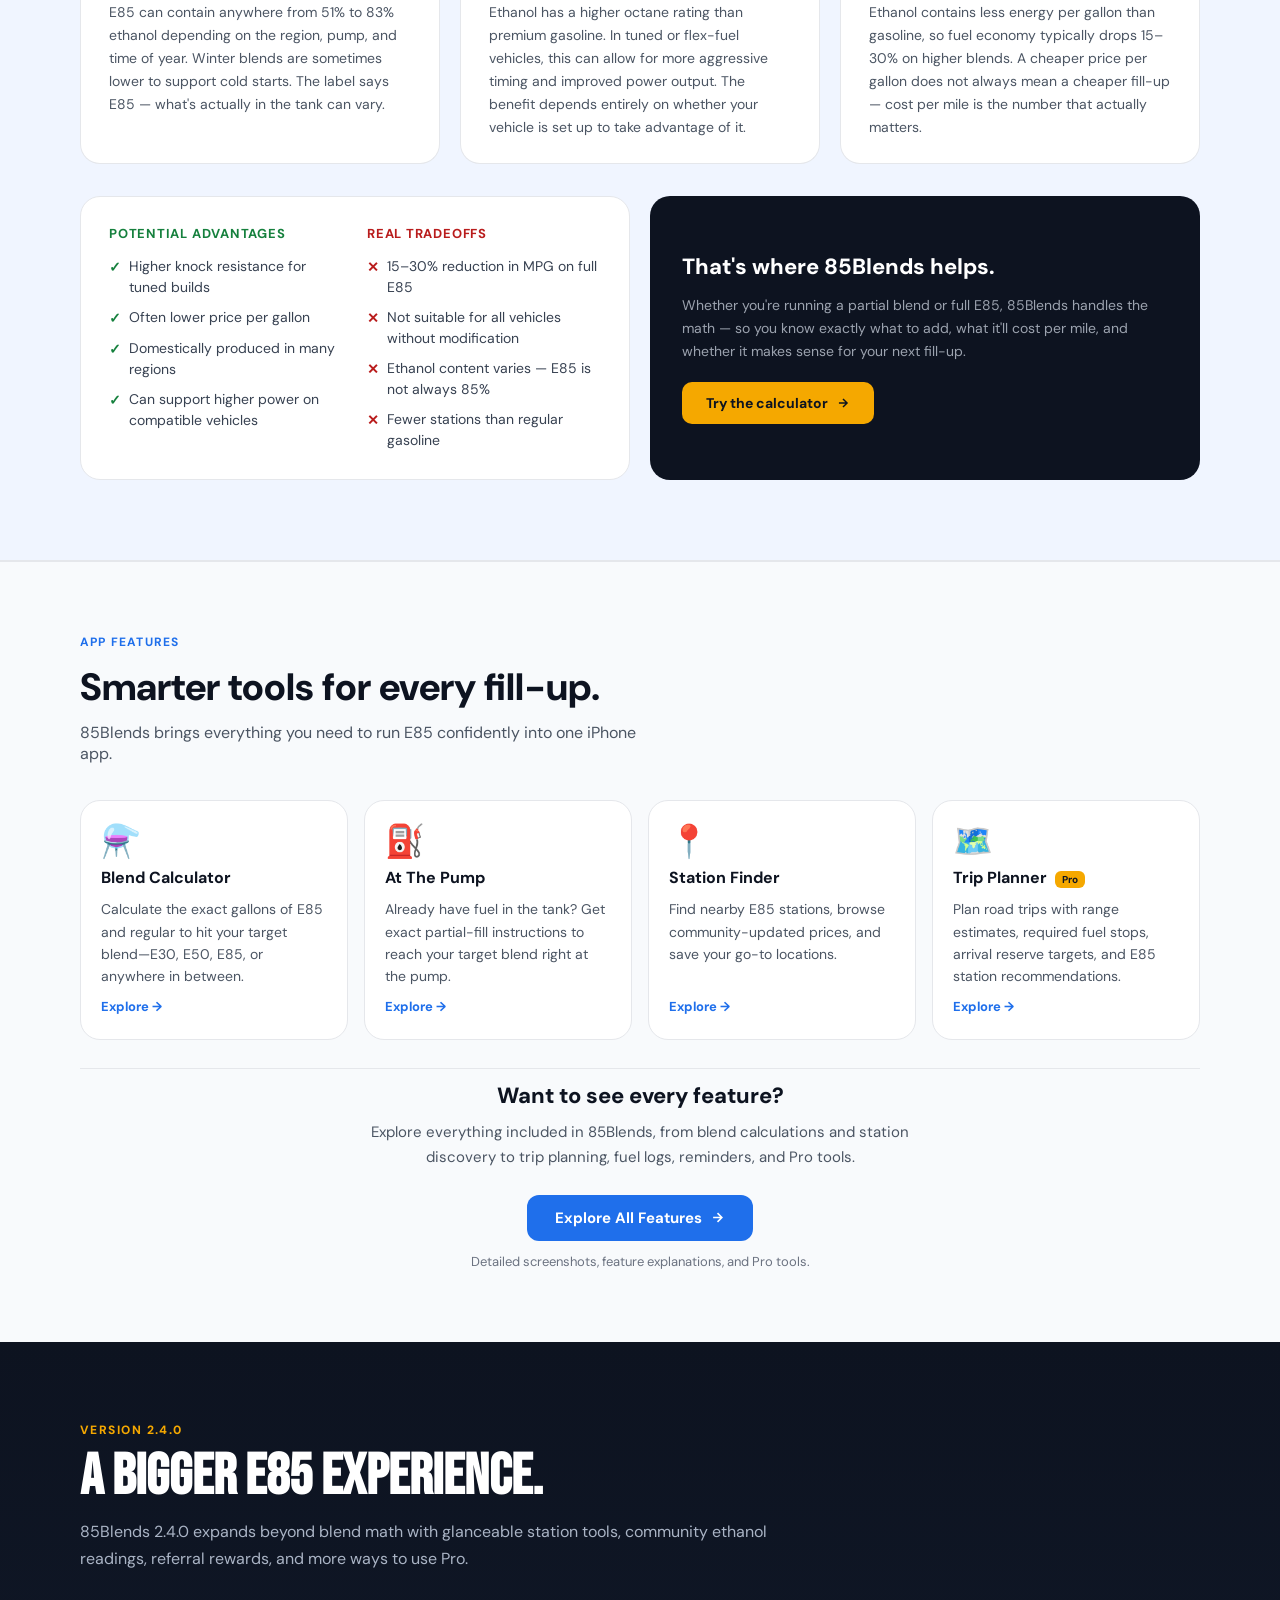
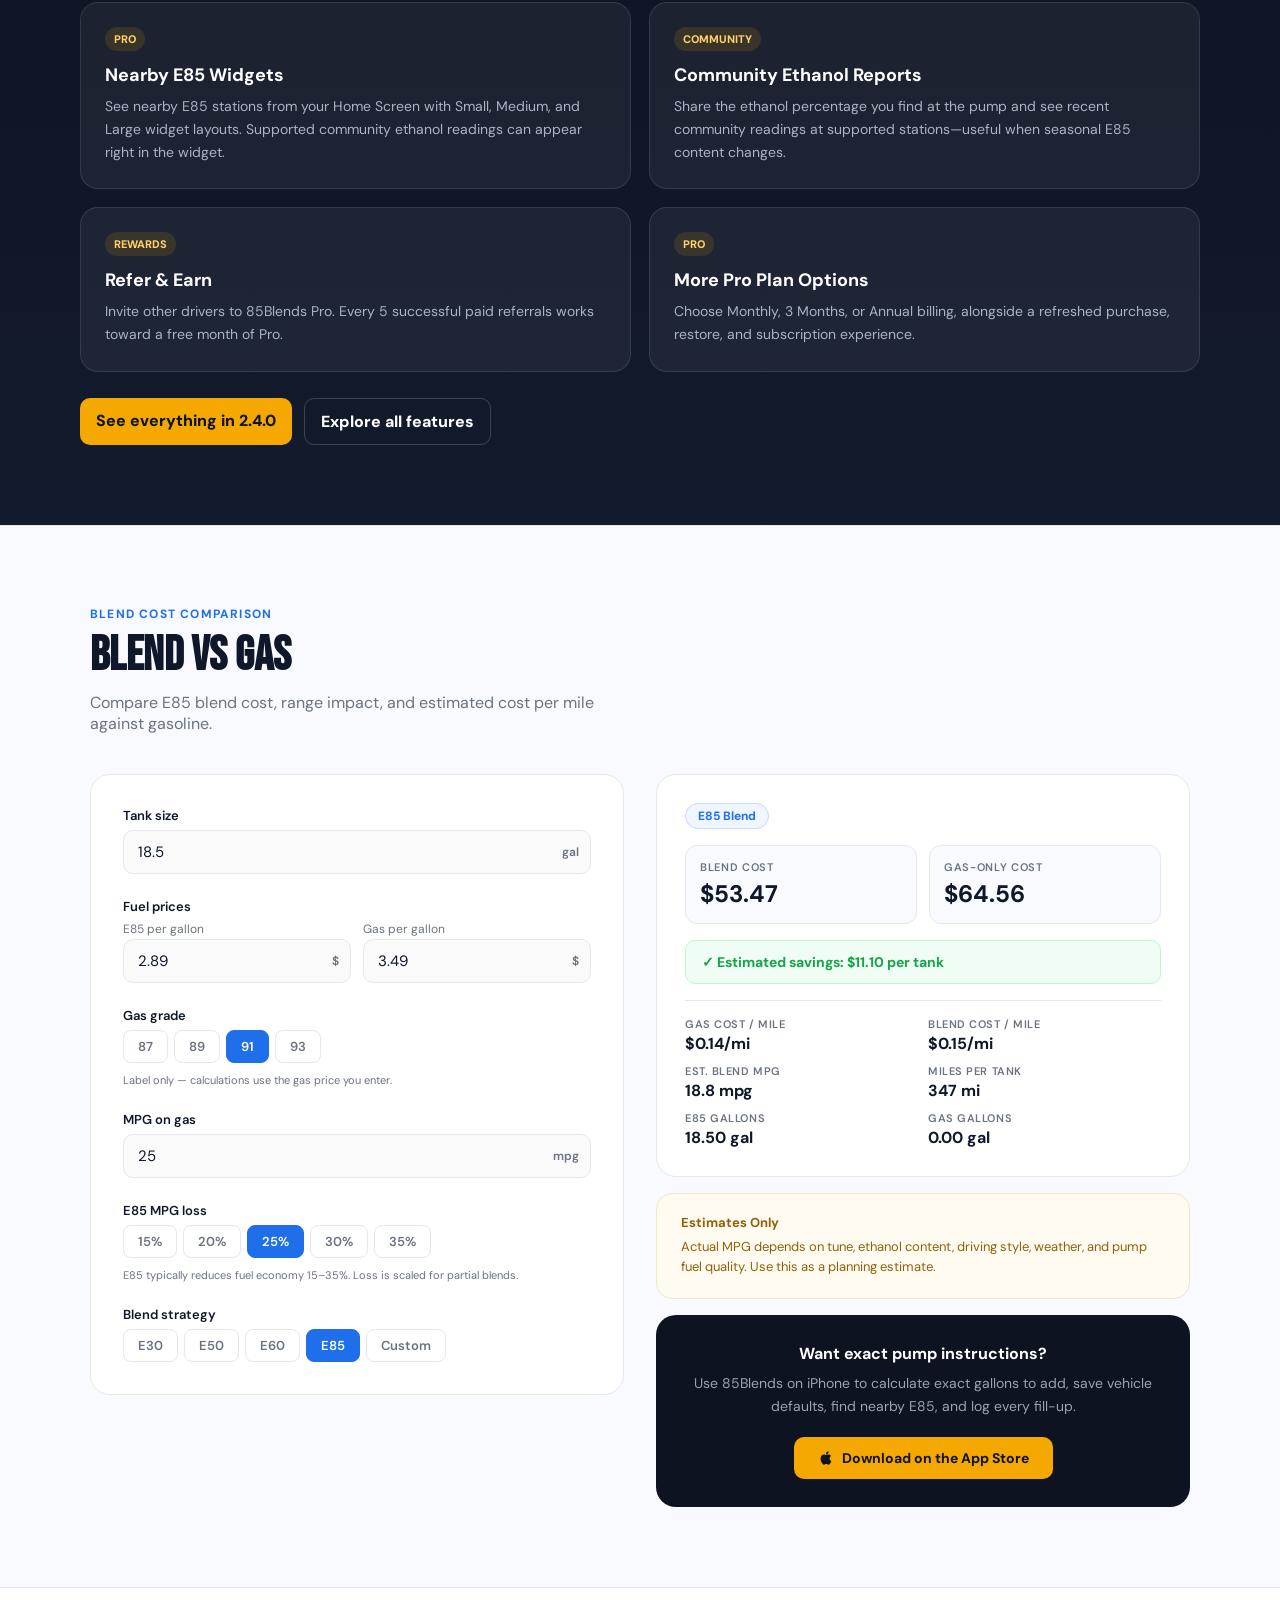
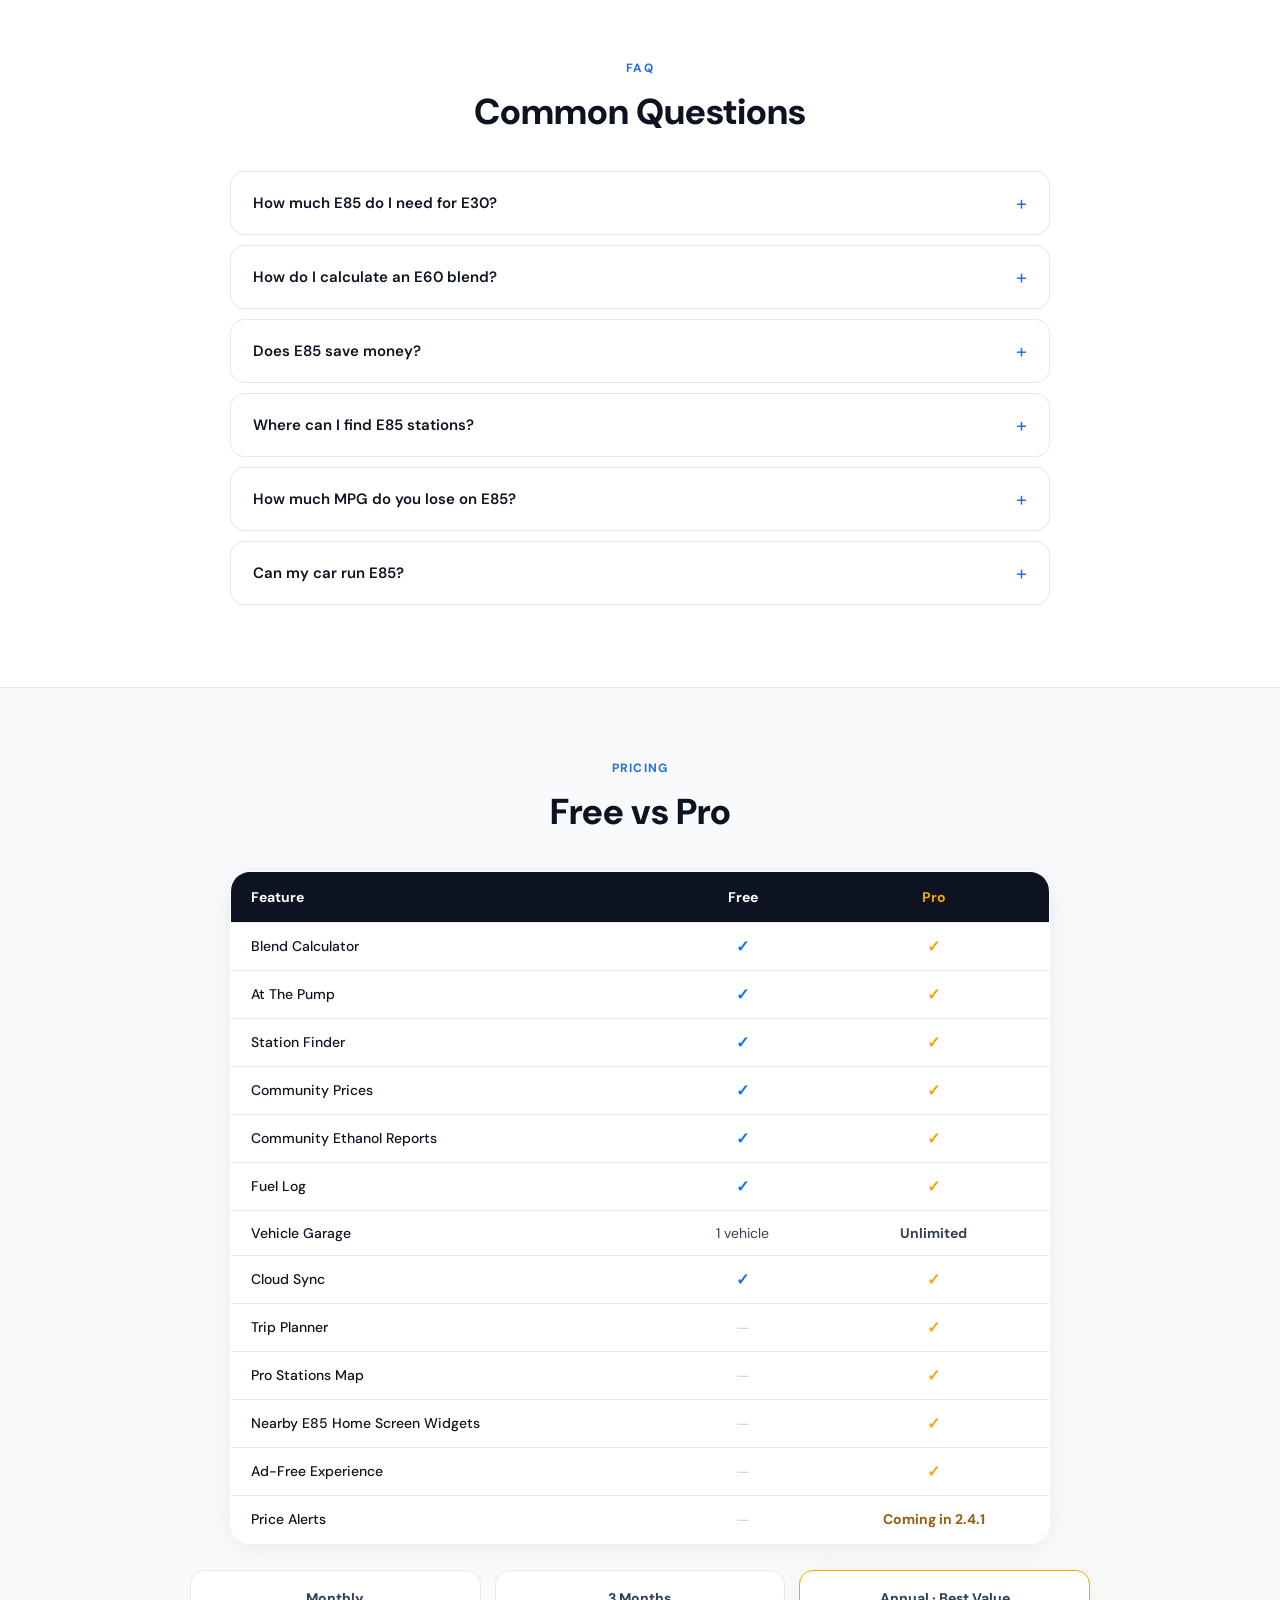
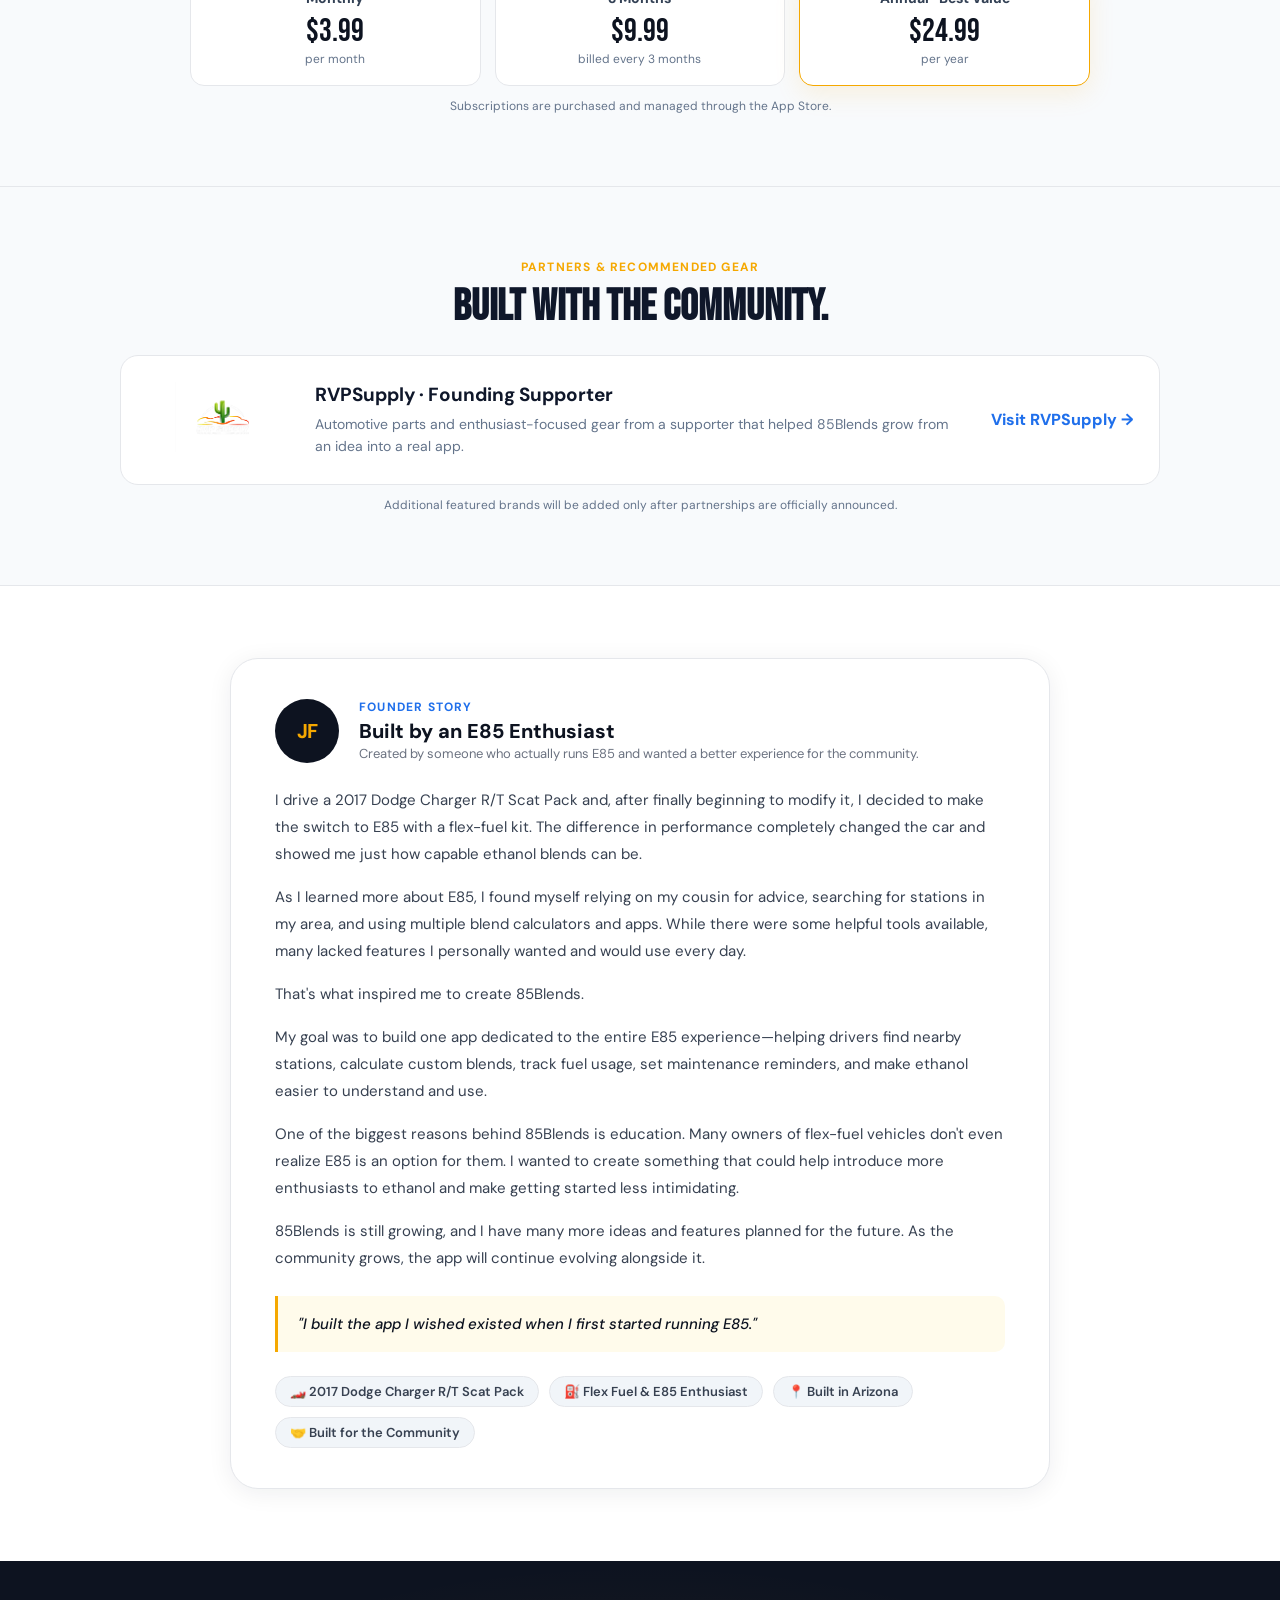
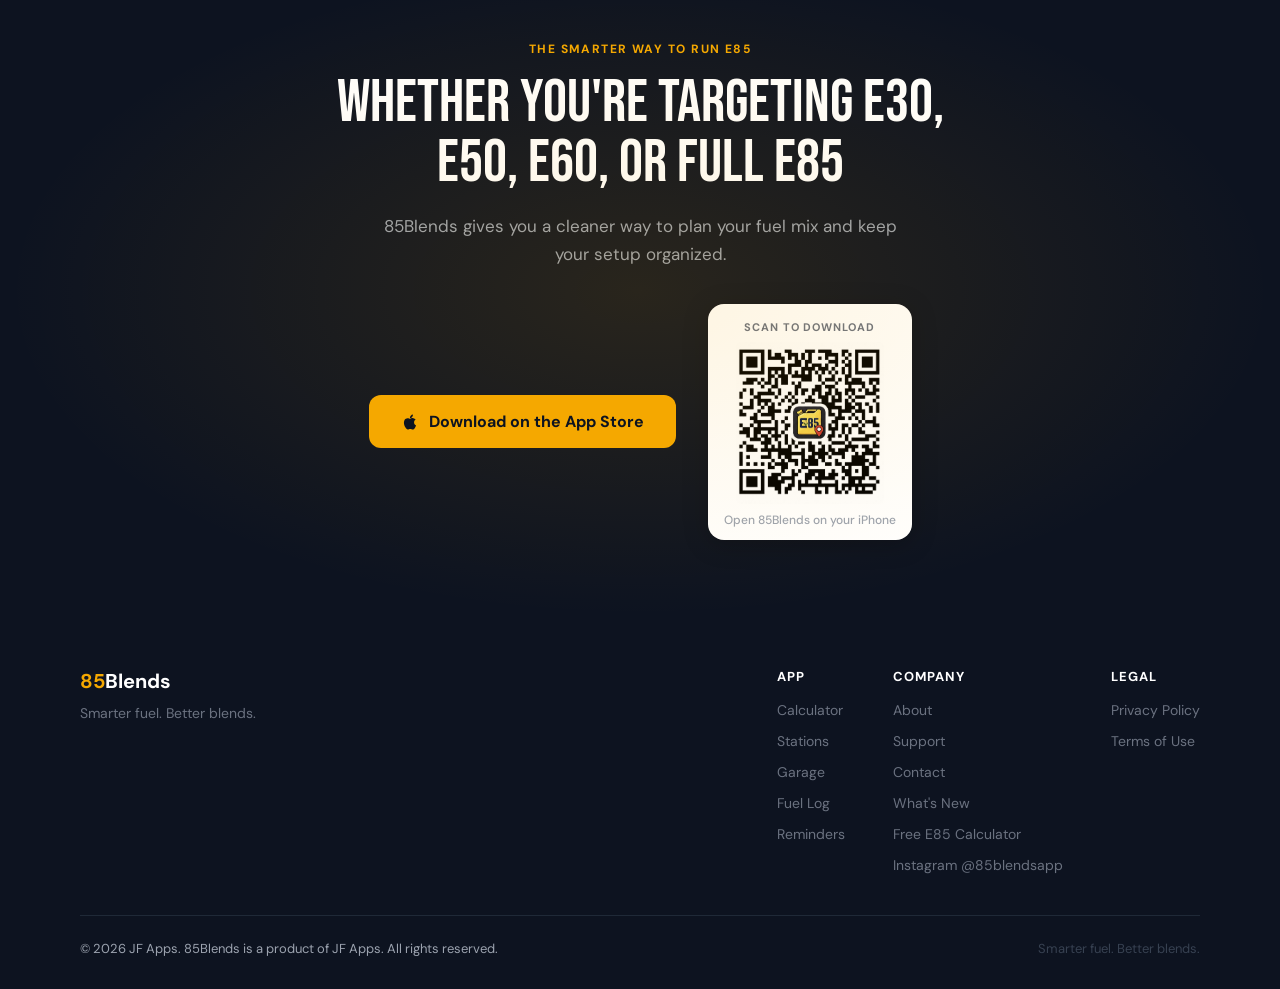
==== commit 844e627b: "Polish 2.4 website refresh and fix legacy HTML" ====
--- a/index.html
+++ b/index.html
@@ -1544,7 +1544,7 @@
 
     <details class="faq-item">
       <summary>How much E85 do I need for E30?</summary>
-      <div class="faq-answer">It depends on your tank size and current ethanol level. As a rough guide, for a full tank of regular gas, you typically need to replace about 35–40% of the tank with E85 to reach E30. 85Blends calculates the exact gallons for your specific situation.</div>
+      <div class="faq-answer">There is no single percentage that works for every fill-up because the answer depends on tank size, how much fuel is already in the tank, the ethanol percentage already in that fuel, and the actual ethanol content of both pump fuels. Use the 85Blends calculator for the gallons required by your specific inputs.</div>
     </details>
 
     <details class="faq-item">
@@ -1596,7 +1596,7 @@
         <tr><td>Community Prices</td><td><span class="plans-check">✓</span></td><td><span class="plans-pro-check">✓</span></td></tr>
         <tr><td>Community Ethanol Reports</td><td><span class="plans-check">✓</span></td><td><span class="plans-pro-check">✓</span></td></tr>
         <tr><td>Fuel Log</td><td><span class="plans-check">✓</span></td><td><span class="plans-pro-check">✓</span></td></tr>
-        <tr><td>Unlimited Vehicles</td><td><span class="plans-dash">—</span></td><td><span class="plans-pro-check">✓</span></td></tr>
+        <tr><td>Vehicle Garage</td><td>1 vehicle</td><td><strong>Unlimited</strong></td></tr>
         <tr><td>Cloud Sync</td><td><span class="plans-check">✓</span></td><td><span class="plans-pro-check">✓</span></td></tr>
         <tr><td>Trip Planner</td><td><span class="plans-dash">—</span></td><td><span class="plans-pro-check">✓</span></td></tr>
         <tr><td>Pro Stations Map</td><td><span class="plans-dash">—</span></td><td><span class="plans-pro-check">✓</span></td></tr>
@@ -1969,5 +1969,5 @@
 
 
 
-</body>>
+</body>
 </html>
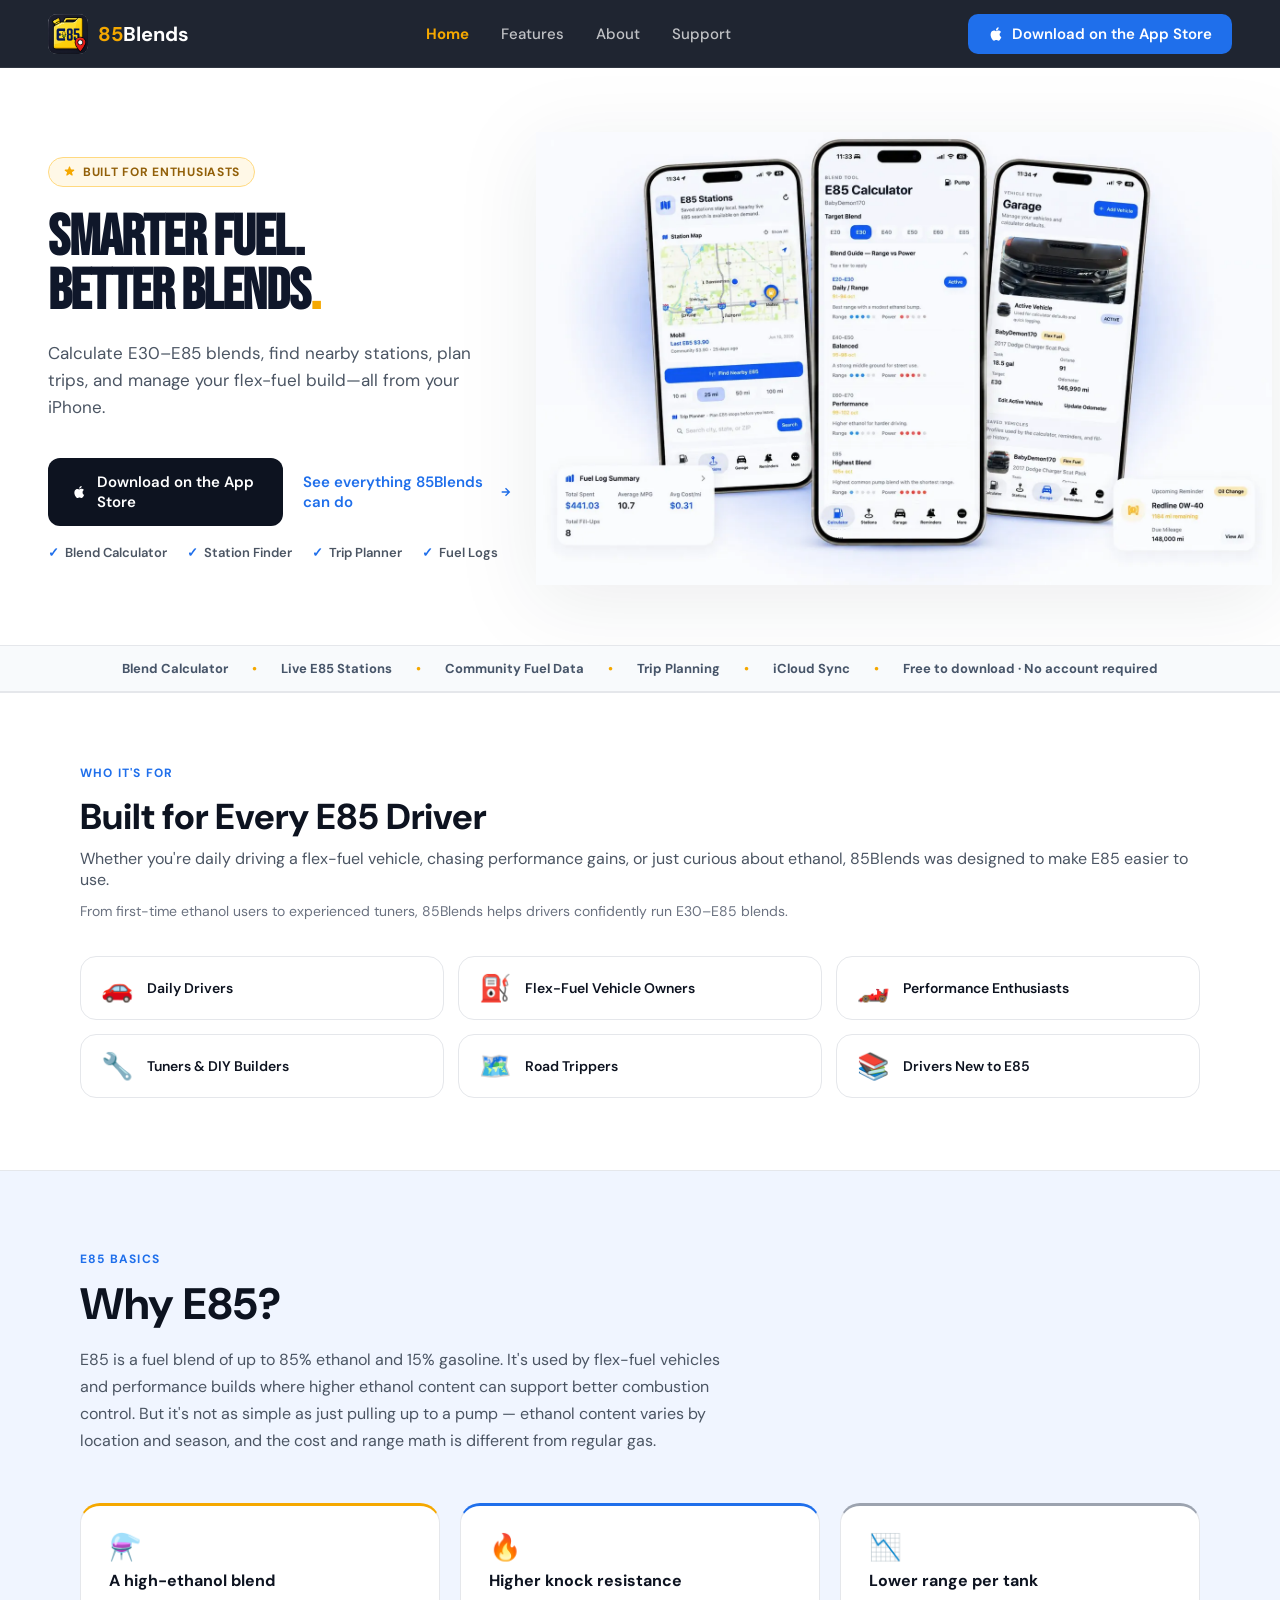
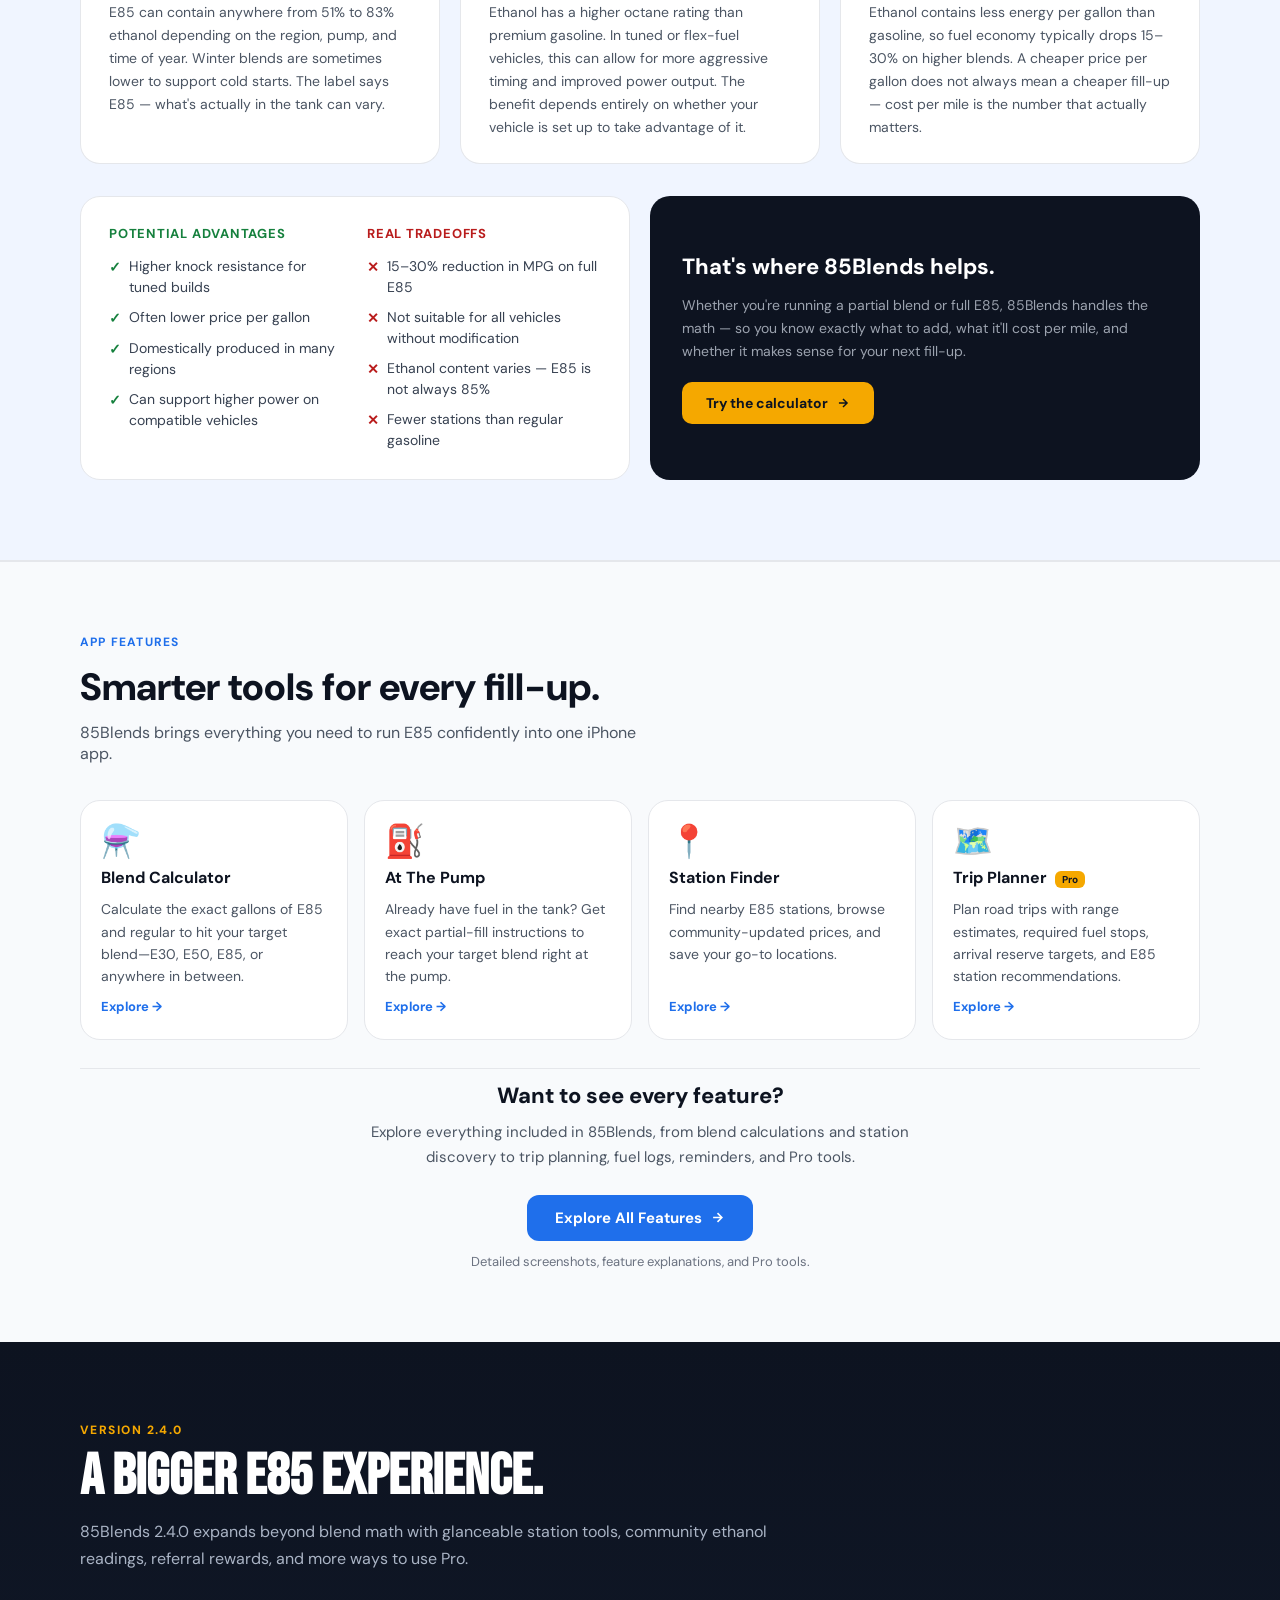
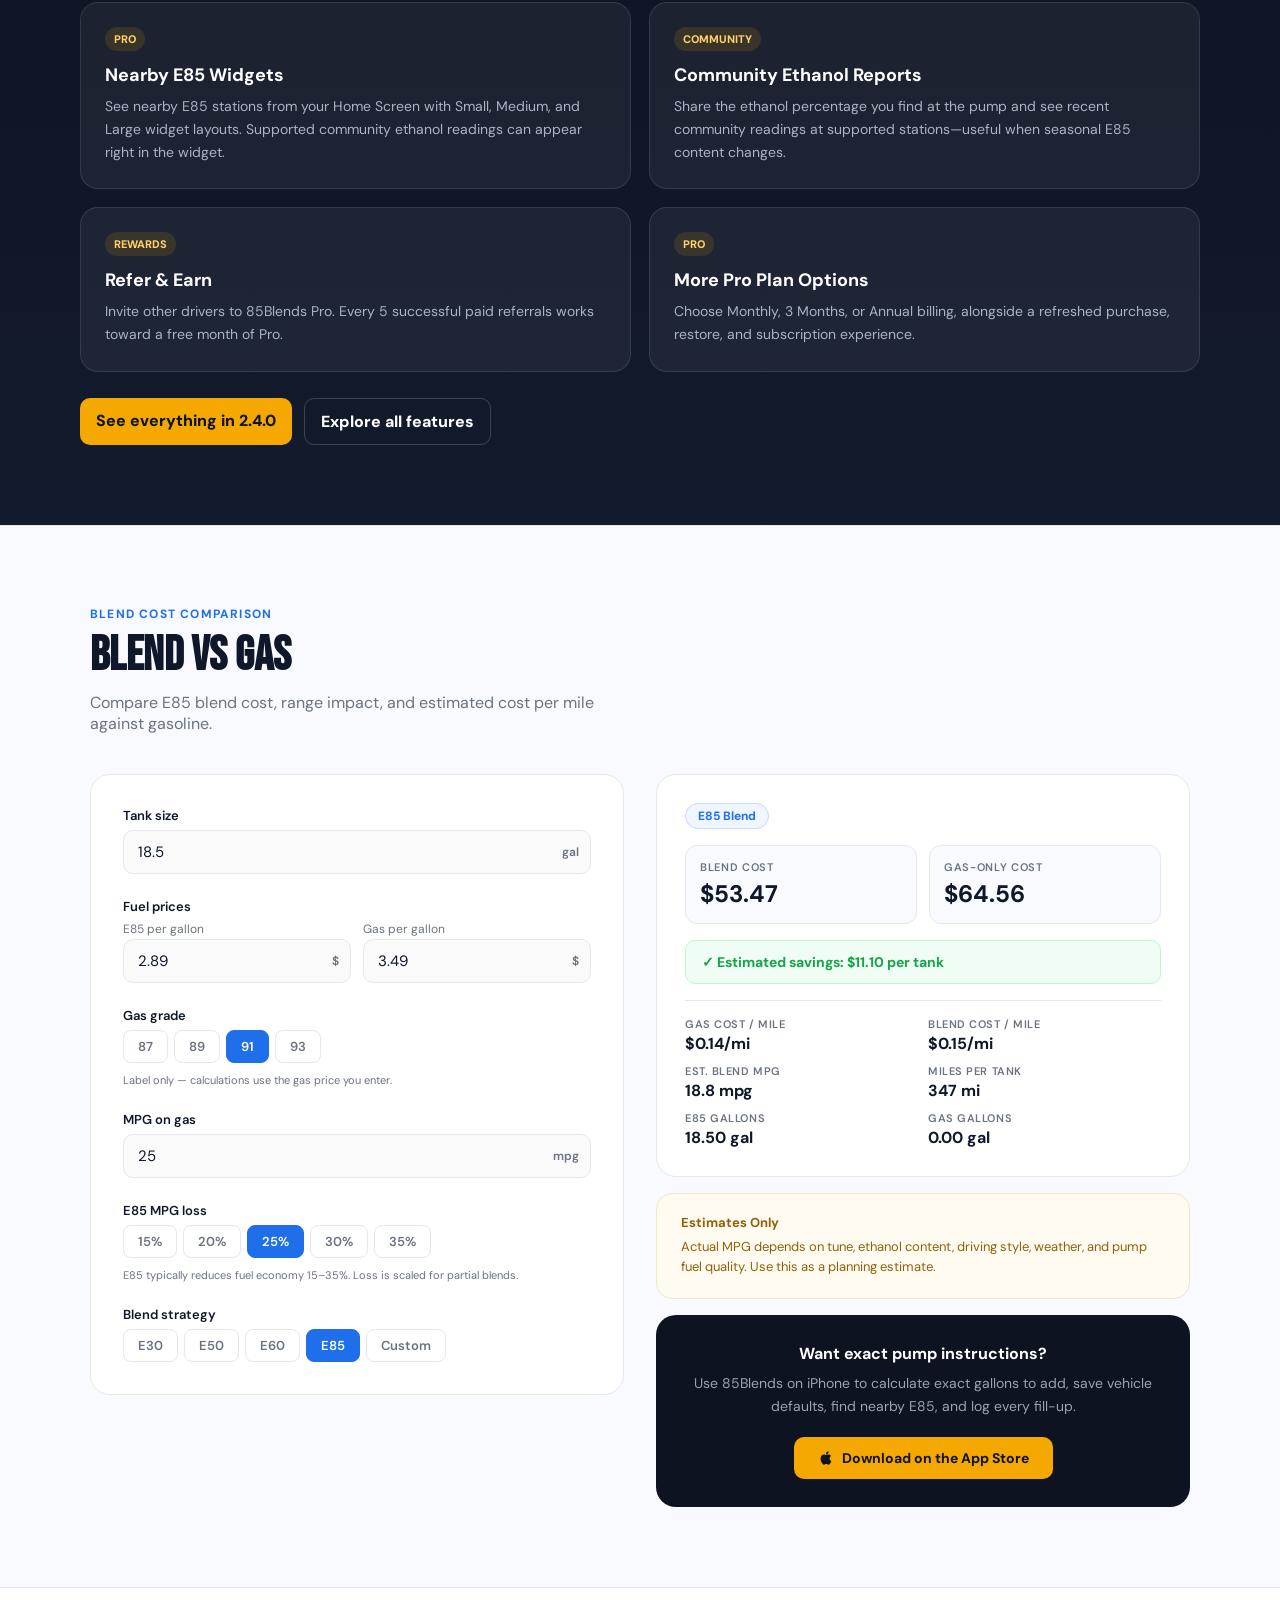
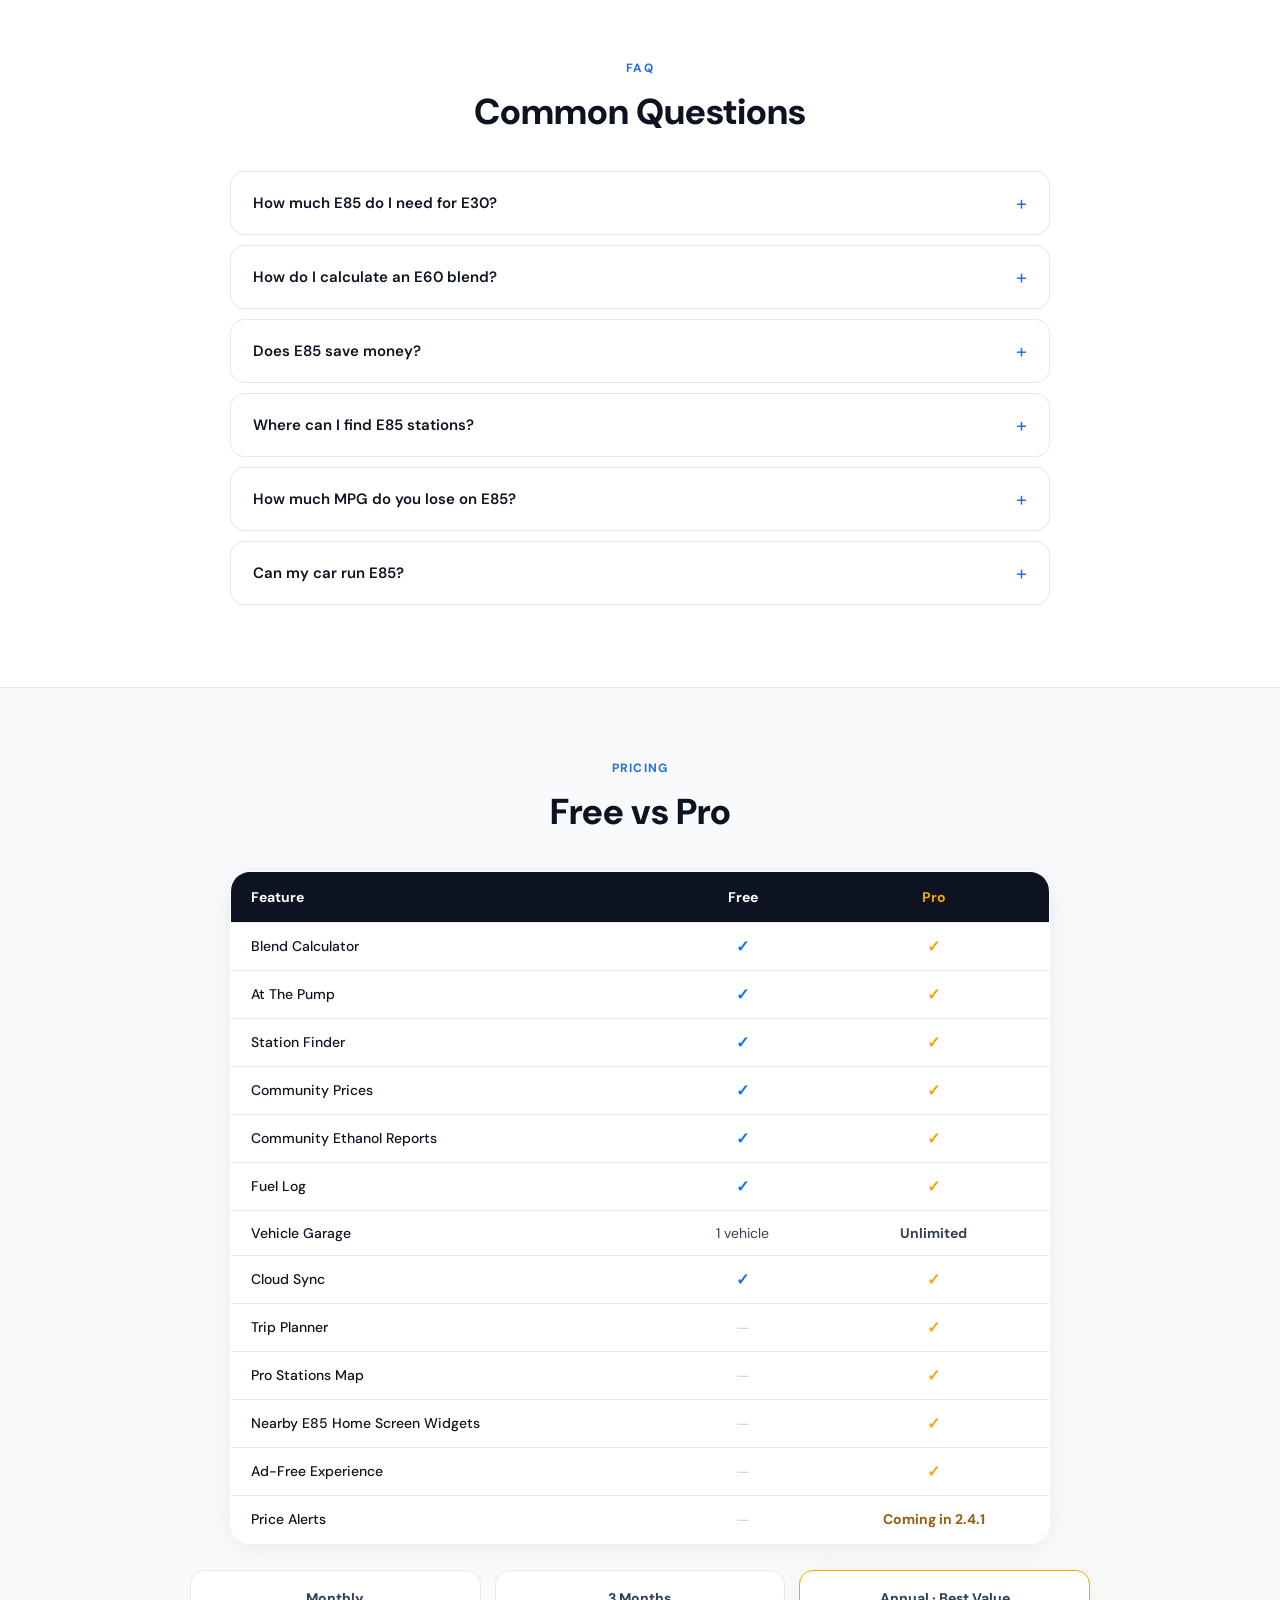
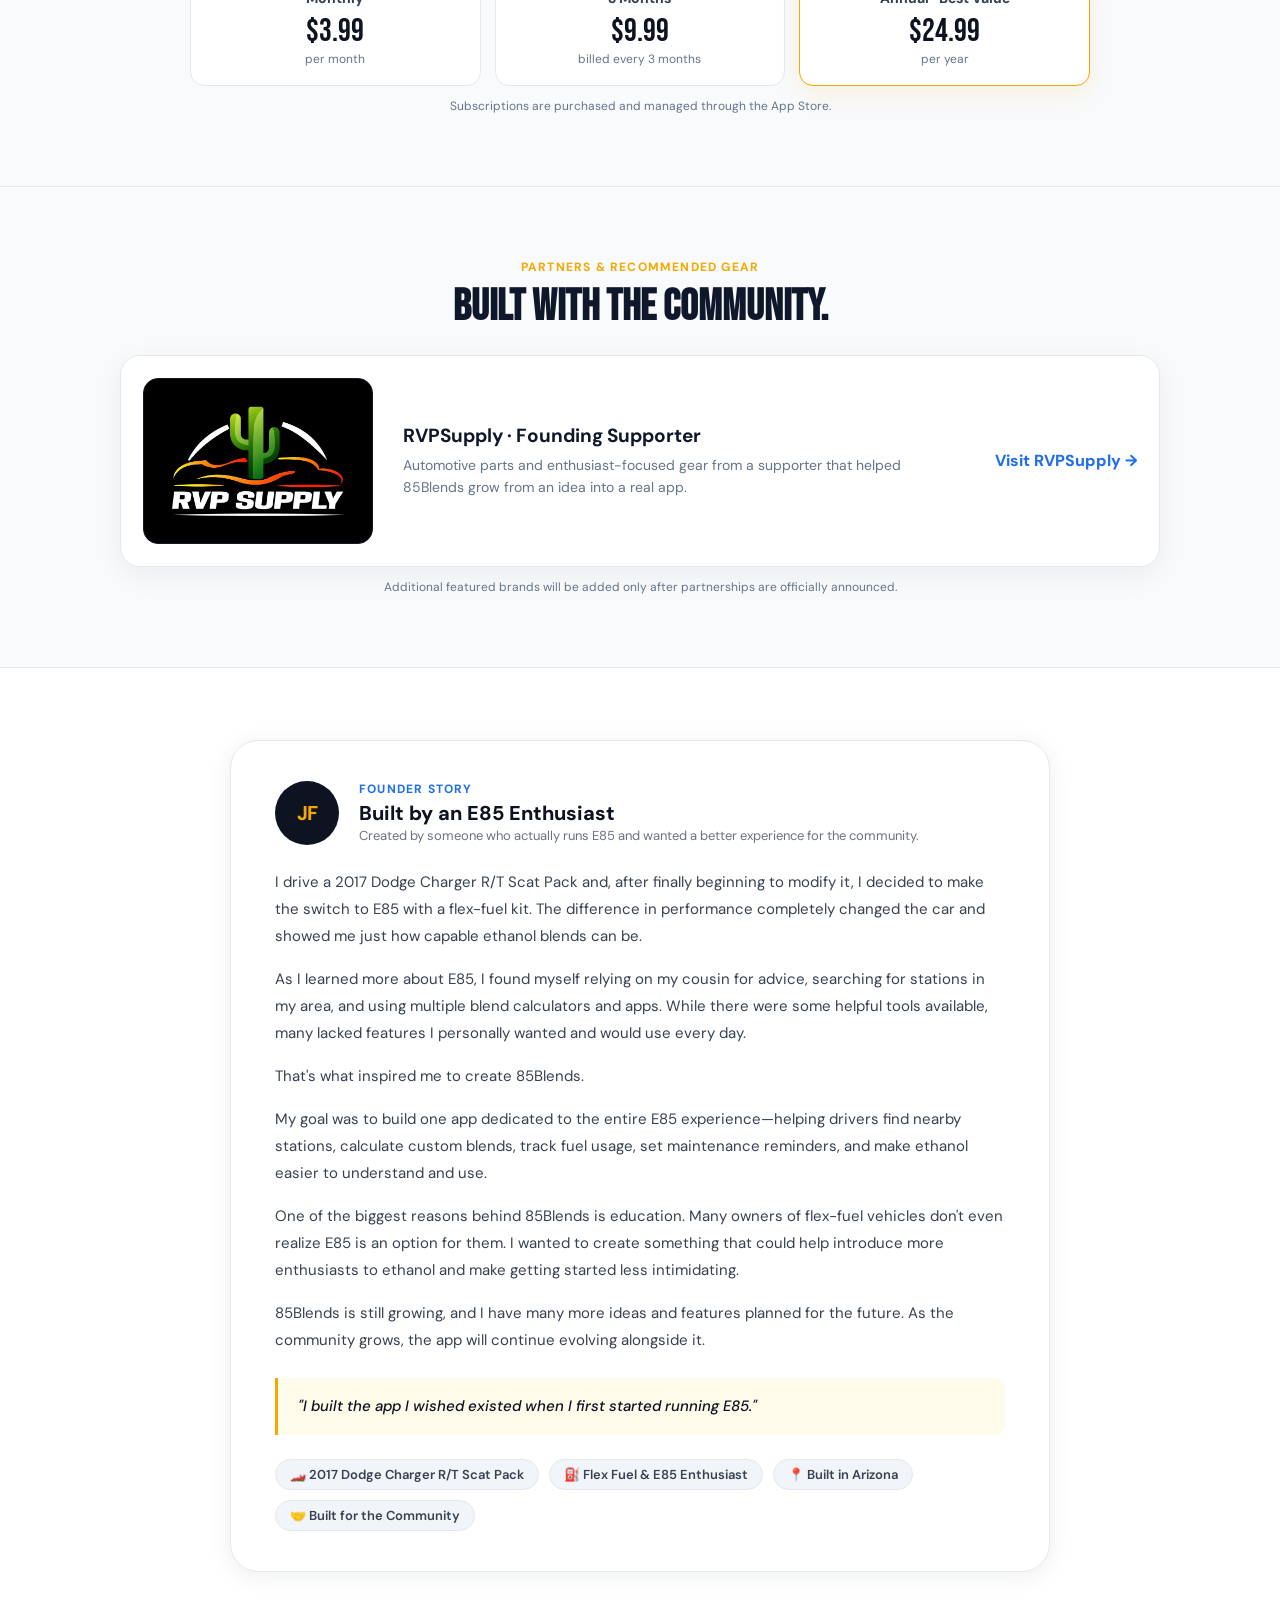
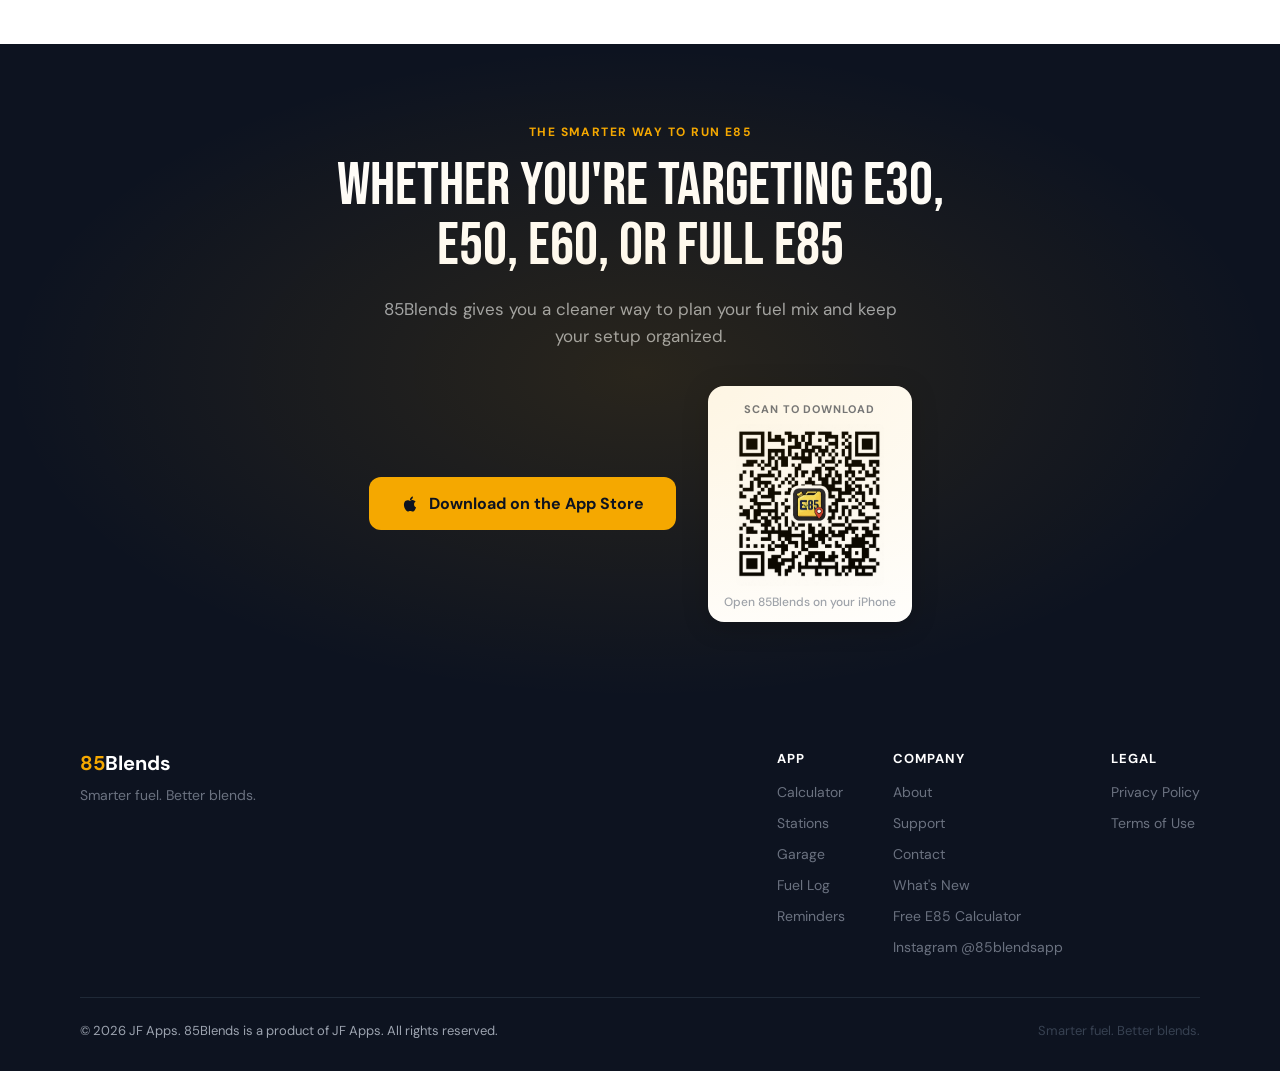
==== commit 5ce6abac: "Make RVPSupply logo prominent on partner card" ====
--- a/index.html
+++ b/index.html
@@ -1086,13 +1086,17 @@
     .plan-option .plan-note { color:#64748B; font-size:12px; }
     .partner-section { padding:72px 80px; background:#F8FAFC; border-top:1px solid #E5E7EB; }
     .partner-inner { max-width:1040px; margin:0 auto; }
-    .partner-card { display:grid; grid-template-columns:140px 1fr auto; gap:28px; align-items:center; background:white; border:1.5px solid #E5E7EB; border-radius:18px; padding:26px; text-decoration:none; color:inherit; }
-    .partner-card img { width:130px; max-height:70px; object-fit:contain; }
+    .partner-card { display:grid; grid-template-columns:230px minmax(0,1fr) auto; gap:30px; align-items:center; background:white; border:1.5px solid #E5E7EB; border-radius:20px; padding:22px; text-decoration:none; color:inherit; box-shadow:0 8px 30px rgba(15,23,42,.06); transition:border-color .2s ease, box-shadow .2s ease, transform .2s ease; }
+    .partner-card:hover { border-color:rgba(37,99,235,.35); box-shadow:0 14px 38px rgba(15,23,42,.1); transform:translateY(-2px); }
+    .partner-card:focus-visible { outline:3px solid rgba(37,99,235,.35); outline-offset:4px; }
+    .partner-logo { display:flex; align-items:center; justify-content:center; min-height:154px; padding:16px; overflow:hidden; background:#000; border:1px solid #111827; border-radius:15px; }
+    .partner-logo img { display:block; width:100%; max-width:205px; height:auto; object-fit:contain; }
     .partner-card h3 { margin:0 0 6px; font-size:19px; }
     .partner-card p { color:#64748B; line-height:1.6; font-size:14px; }
     .partner-card .partner-cta { color:var(--blue); font-weight:800; white-space:nowrap; }
     .partner-note { margin-top:12px; color:#64748B; text-align:center; font-size:12px; }
-    @media(max-width:800px){ .release-section,.partner-section{padding:56px 24px}.release-grid{grid-template-columns:1fr}.plan-options{grid-template-columns:1fr}.partner-card{grid-template-columns:1fr;text-align:center}.partner-card img{margin:auto}.partner-card .partner-cta{white-space:normal} }
+    @media(max-width:800px){ .release-section,.partner-section{padding:56px 24px}.release-grid{grid-template-columns:1fr}.plan-options{grid-template-columns:1fr}.partner-card{grid-template-columns:1fr;gap:20px;padding:20px;text-align:center}.partner-logo{width:100%;max-width:320px;min-height:180px;margin:auto}.partner-logo img{max-width:240px}.partner-card .partner-cta{white-space:normal} }
+    @media(max-width:480px){ .partner-section{padding:48px 20px}.partner-card{padding:16px}.partner-logo{min-height:160px}.partner-logo img{max-width:220px} }
 
   </style>
 
@@ -1623,7 +1627,7 @@
   <div class="partner-inner">
     <div style="text-align:center;margin-bottom:26px;"><div class="features-section-eyebrow">Partners &amp; Recommended Gear</div><h2 class="features-section-title" id="partners-heading">Built with the community.</h2></div>
     <a class="partner-card" href="https://rvpsupply.com" target="_blank" rel="noopener noreferrer">
-      <picture><source srcset="assets/rvpsupply-logo.webp" type="image/webp"><img src="assets/rvpsupply-logo.png" alt="RVPSupply" loading="lazy" decoding="async"></picture>
+      <picture class="partner-logo"><source srcset="assets/rvpsupply-logo.webp" type="image/webp"><img src="assets/rvpsupply-logo.png" alt="RVPSupply" width="720" height="485" loading="lazy" decoding="async"></picture>
       <div><h3>RVPSupply · Founding Supporter</h3><p>Automotive parts and enthusiast-focused gear from a supporter that helped 85Blends grow from an idea into a real app.</p></div>
       <div class="partner-cta">Visit RVPSupply →</div>
     </a>
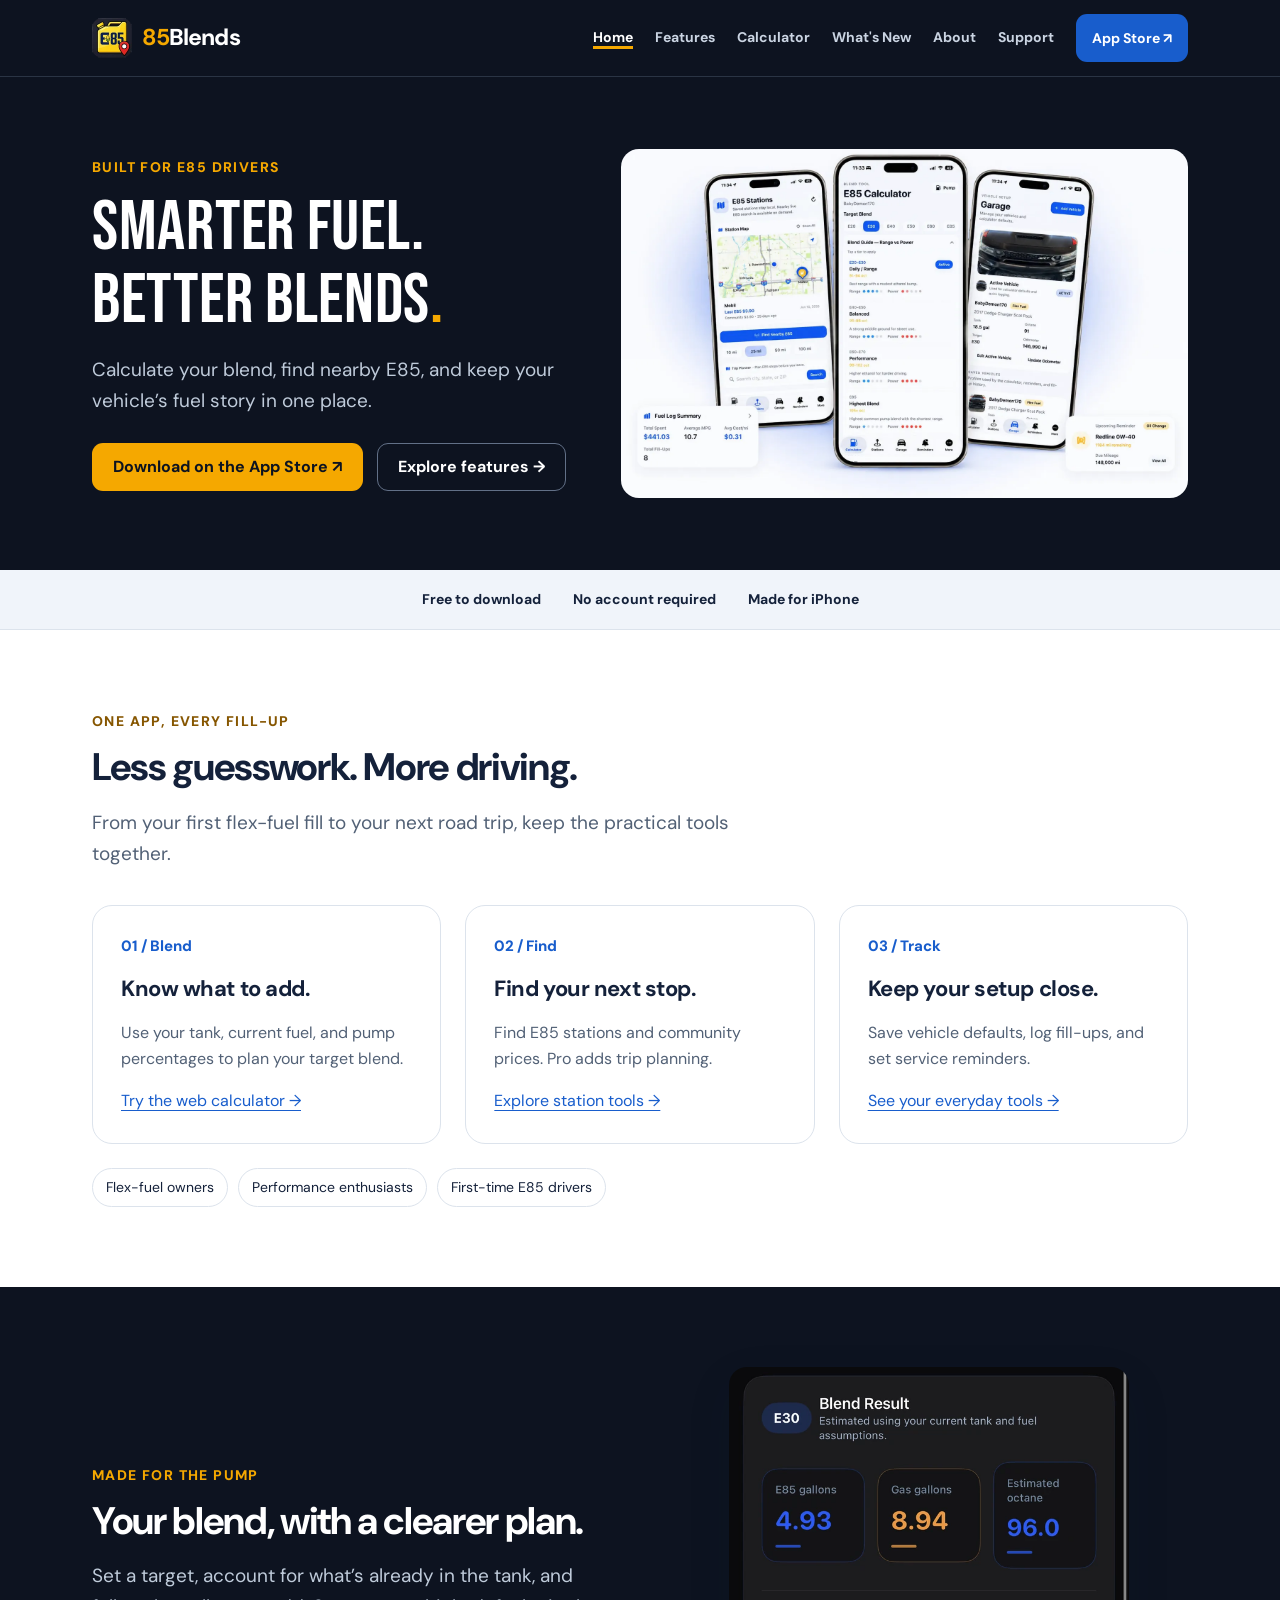
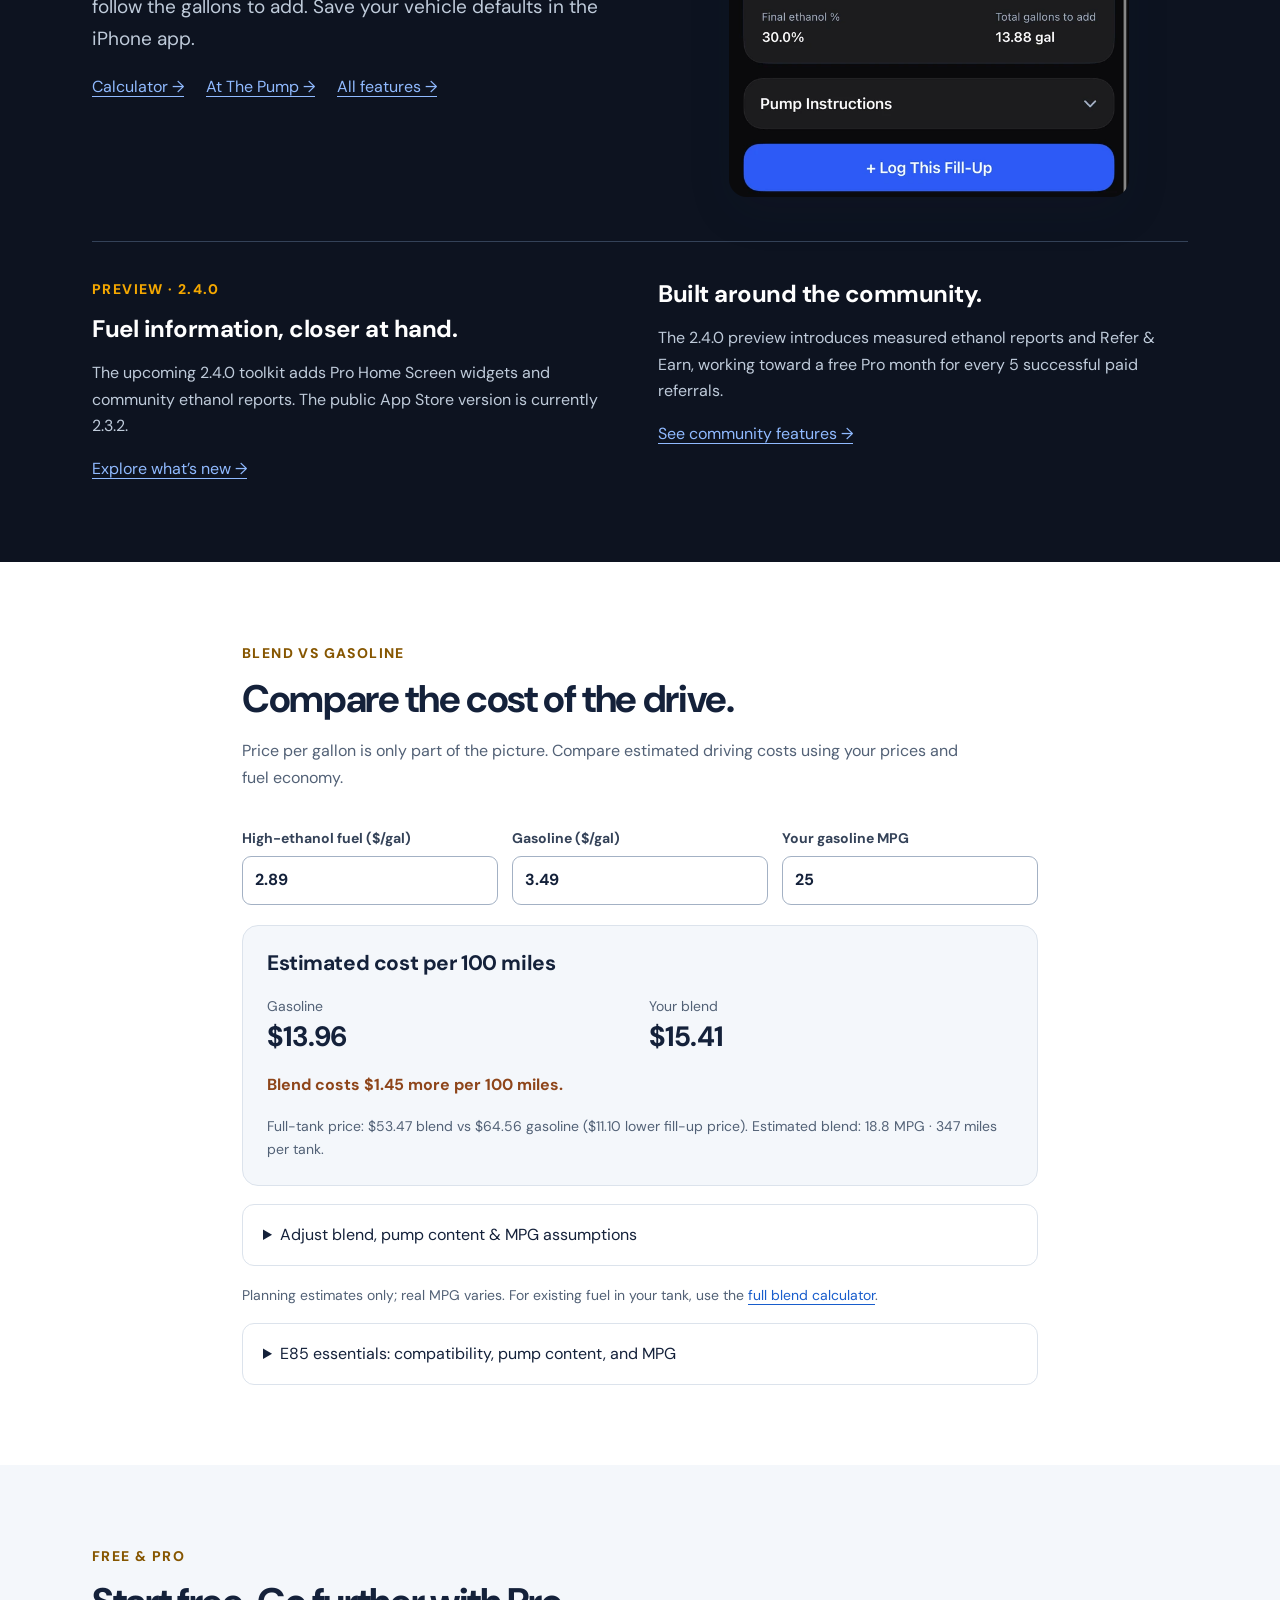
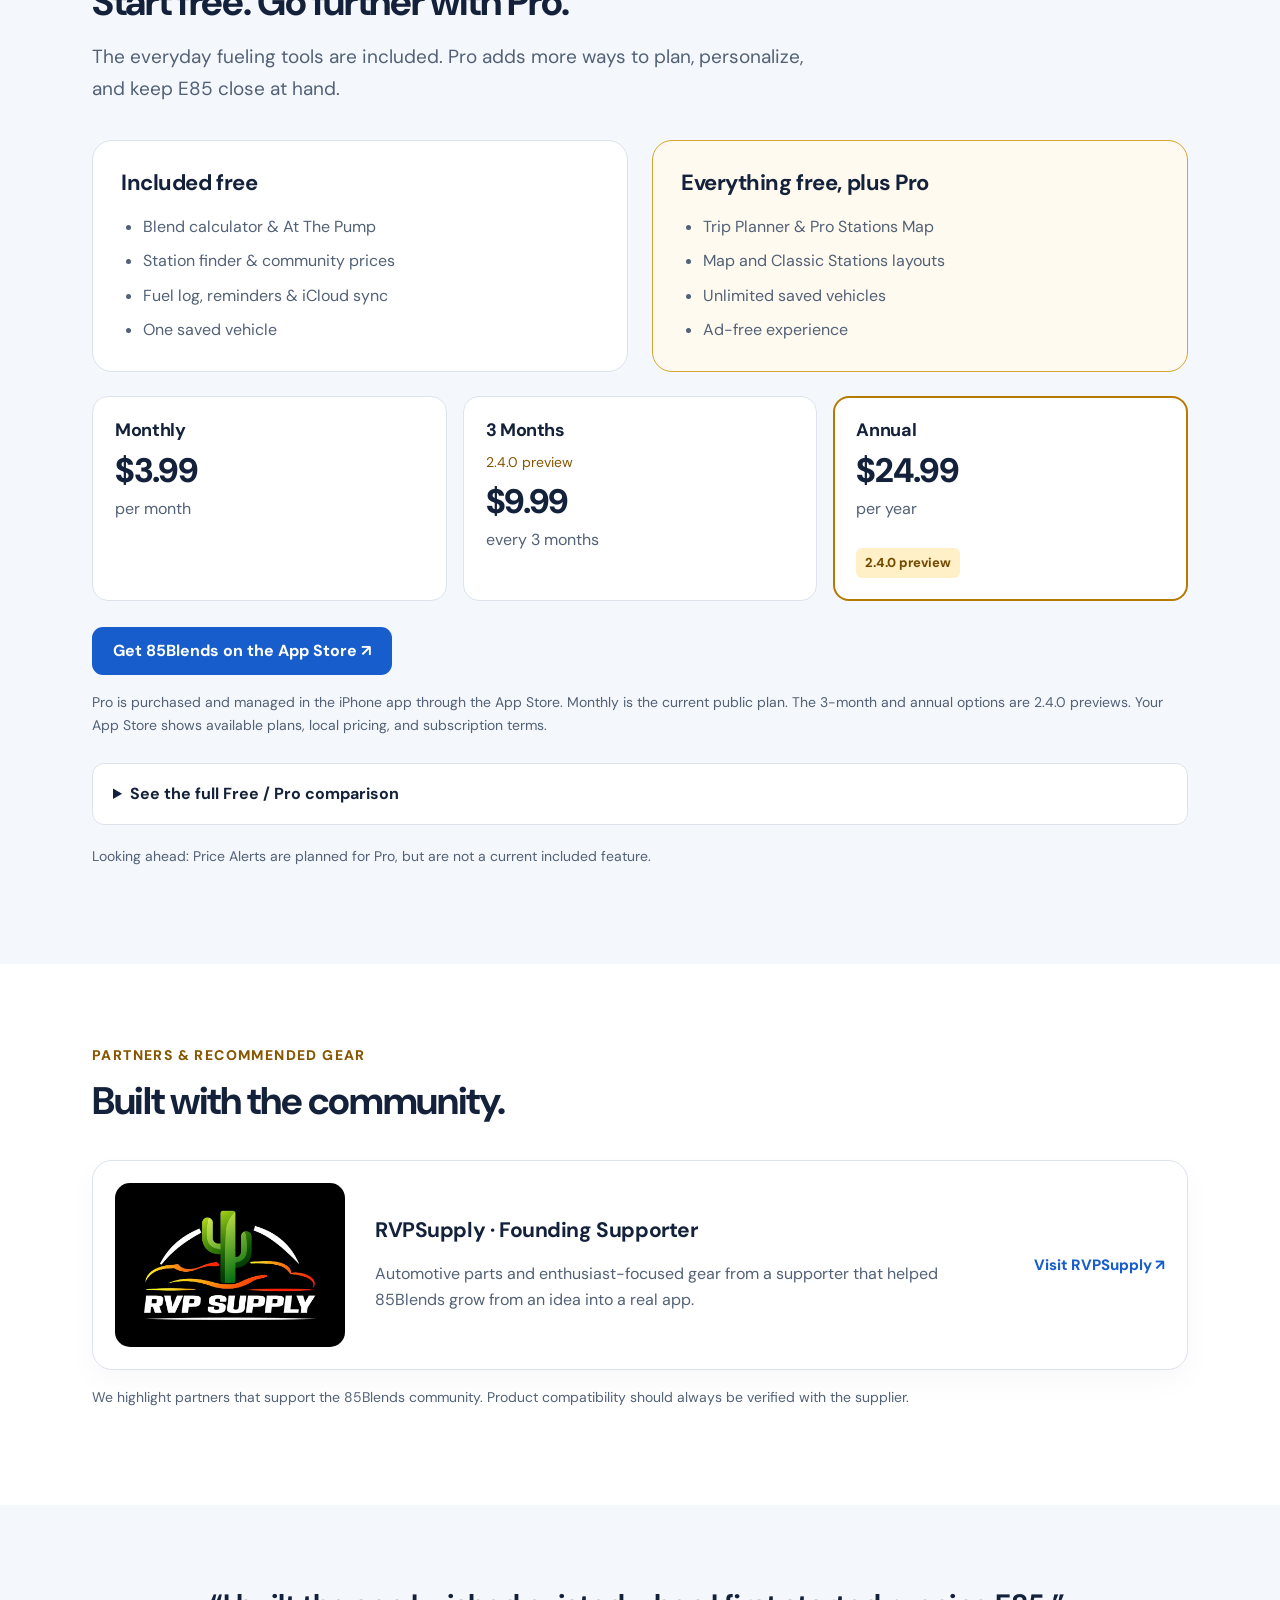
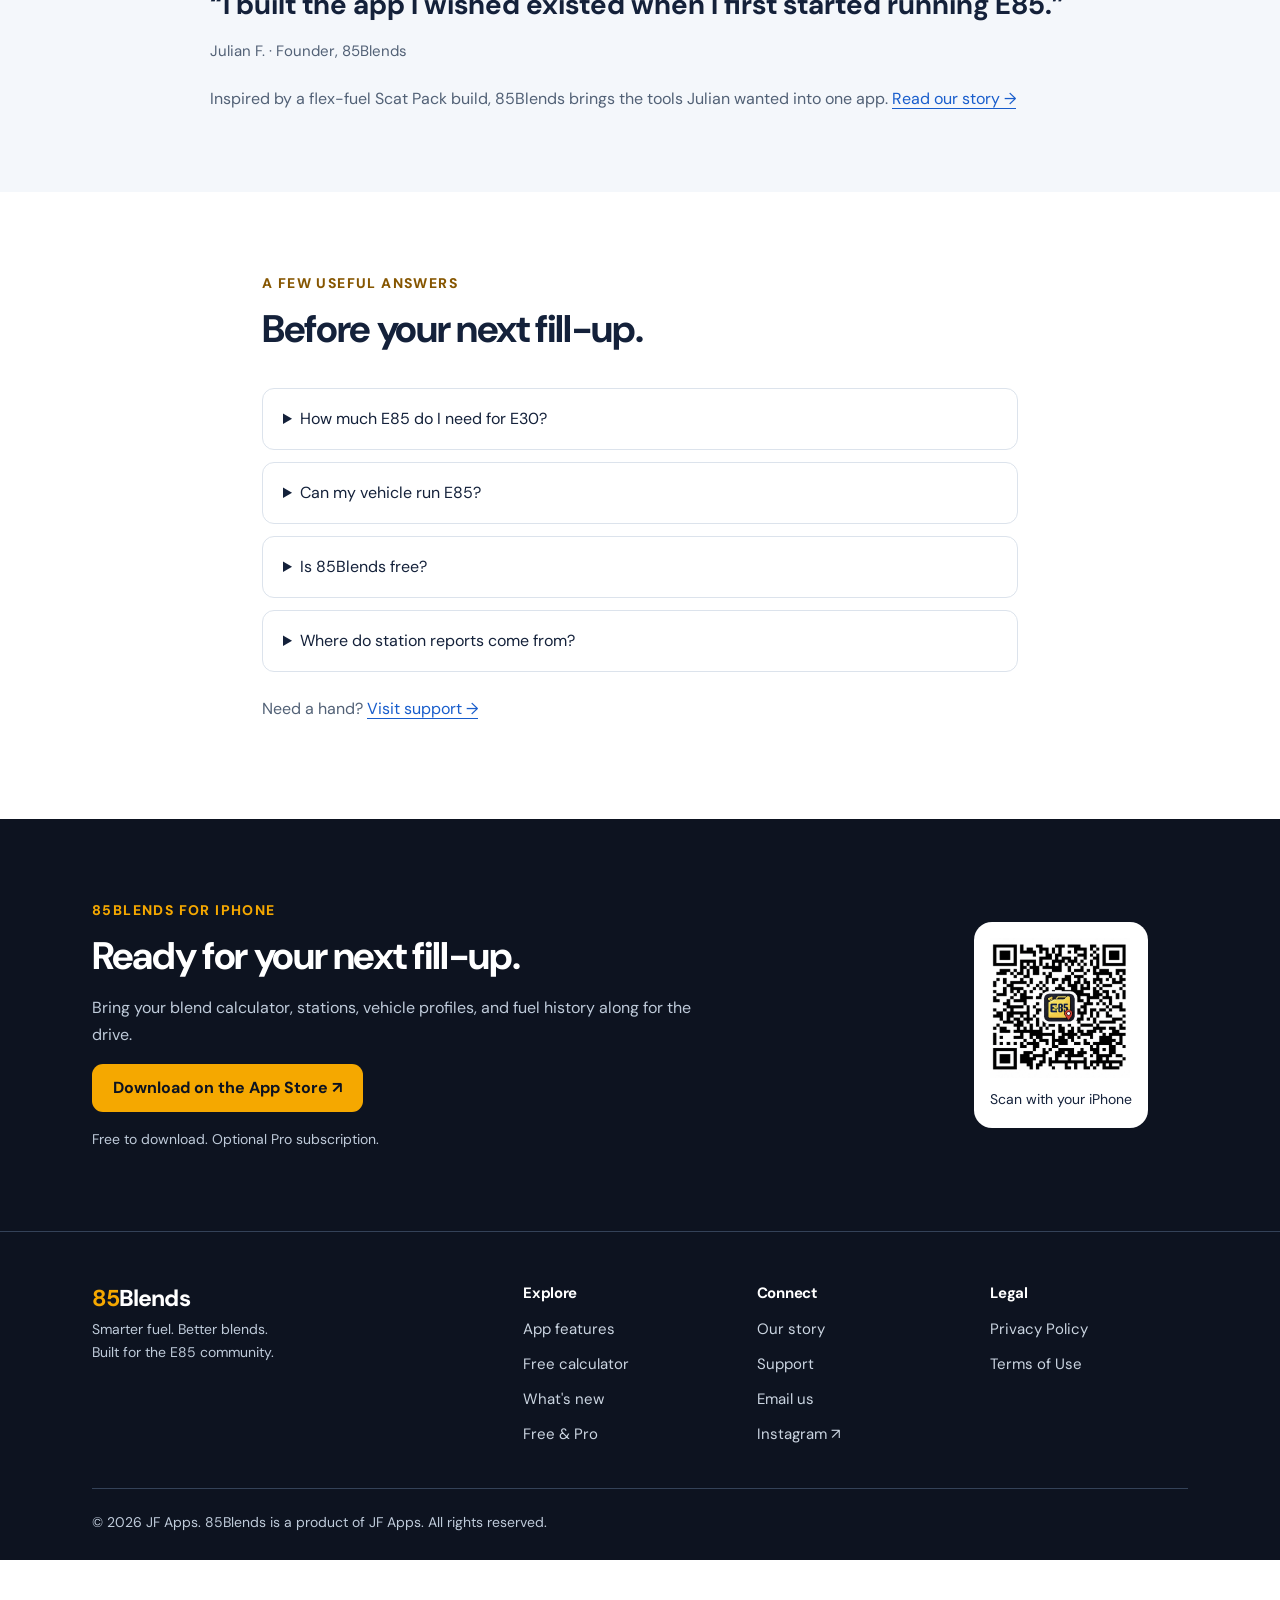
==== commit 57b6456c: "Refresh website readability and responsive visual design" ====
--- a/index.html
+++ b/index.html
@@ -8,1101 +8,13 @@
   <meta name="keywords" content="e85 calculator, ethanol calculator, e85 blend calculator, flex fuel calculator, e85 station finder, e85 app, ethanol app">
   <link rel="preconnect" href="https://fonts.googleapis.com" />
   <link rel="preconnect" href="https://fonts.gstatic.com" crossorigin />
-  <link href="https://fonts.googleapis.com/css2?family=Bebas+Neue&family=DM+Sans:wght@400;500;600;700&family=Space+Mono:wght@400;700&display=swap" rel="stylesheet" />
-
-  <style>
-    *, *::before, *::after { box-sizing: border-box; margin: 0; padding: 0; }
-
-    :root {
-      --navy:    #0D1320;
-      --navy2:   #141D30;
-      --gold:    #F5A800;
-      --gold-lt: #FFD166;
-      --blue:    #1F6FEB;
-      --blue-dk: #1558C8;
-      --white:   #FFFFFF;
-      --gray:    #6B7280;
-      --gray-lt: #F3F4F6;
-      --text:    #0F172A;
-      --radius:  12px;
-    }
-
-    html { scroll-behavior: smooth; }
-    body { font-family: 'DM Sans', sans-serif; color: var(--text); background: var(--white); overflow-x: hidden; }
-
-    /* ─── NAV ─────────────────────────────────── */
-    nav {
-      position: sticky; top: 0; z-index: 100;
-      display: flex; align-items: center; justify-content: space-between;
-      padding: 0 48px; height: 68px;
-      background: rgba(13,19,32,.92);
-      backdrop-filter: blur(12px);
-      -webkit-backdrop-filter: blur(12px);
-      border-bottom: 1px solid rgba(255,255,255,.08);
-    }
-    .logo { display: flex; align-items: center; gap: 10px; text-decoration: none; color: #FFFFFF; }
-    .logo-icon {
-      width: 40px; height: 40px; border-radius: 9px;
-      background: var(--navy); display: flex; align-items: center; justify-content: center;
-      position: relative; overflow: hidden;
-    }
-    .logo-icon::before {
-      content: '';
-      position: absolute; bottom: 0; right: 0;
-      width: 16px; height: 16px;
-      background: var(--gold);
-      clip-path: polygon(100% 0, 100% 100%, 0 100%);
-    }
-    .logo-icon span {
-      font-family: 'Space Mono', monospace;
-      font-weight: 700; font-size: 11px; color: var(--gold); letter-spacing: -0.5px;
-      position: relative; z-index: 1;
-    }
-    .logo-text { font-family: 'DM Sans', sans-serif; font-weight: 700; font-size: 20px; color: #FFFFFF; }
-    .logo-text b { color: var(--gold); }
-
-    .nav-links { display: flex; gap: 32px; list-style: none; }
-    .nav-links a { text-decoration: none; color: rgba(255,255,255,.72); font-size: 15px; font-weight: 500; transition: color .2s; }
-    .nav-links a:hover { color: #FFFFFF; }
-    .nav-links a[aria-current="page"] { color: var(--gold); font-weight: 700; }
-
-    .nav-actions { display: flex; align-items: center; gap: 12px; }
-    .btn-ghost { background: none; border: none; cursor: pointer; font-family: inherit; font-size: 15px; font-weight: 500; color: var(--gray); padding: 8px 16px; border-radius: 8px; transition: color .2s; }
-    .btn-ghost:hover { color: var(--text); }
-    .btn-primary {
-      display: flex; align-items: center; gap: 8px;
-      background: var(--blue); color: var(--white);
-      border: none; cursor: pointer; font-family: inherit; font-size: 15px; font-weight: 600;
-      padding: 10px 20px; border-radius: 10px; text-decoration: none;
-      transition: background .2s, transform .15s;
-    }
-    .btn-primary:hover { background: var(--blue-dk); transform: translateY(-1px); }
-
-    /* ─── HERO STACKED ───────────────────────── */
-    /* ─── HERO TWO-COLUMN ─────────────────────── */
-    .hero-section {
-      background: var(--white);
-      padding: 64px 48px 60px;
-      border-bottom: 1.5px solid #E5E7EB;
-      overflow-x: hidden;
-    }
-    .hero-two-col {
-      max-width: 1440px; margin: 0 auto;
-      display: grid; grid-template-columns: 40fr 60fr;
-      gap: 24px; align-items: center;
-    }
-    .hero-text { display: flex; flex-direction: column; align-items: flex-start; }
-    .hero-text .badge { margin-bottom: 24px; }
-    .hero-text .hero-headline { font-size: clamp(36px, 4.5vw, 60px); text-align: left; margin-bottom: 20px; }
-    .hero-text .hero-sub { text-align: left; max-width: 440px; margin-bottom: 36px; }
-    .hero-text .hero-ctas { justify-content: flex-start; margin-bottom: 0; }
-    .hero-visual {
-      display: flex; justify-content: center; align-items: center;
-      margin-right: -40px;
-    }
-    .hero-visual img {
-      width: 100%; max-width: 1220px; height: auto;
-      object-fit: contain; display: block;
-      filter: drop-shadow(0 16px 40px rgba(15,23,42,0.08));
-    }
-
-    .badge {
-      display: inline-flex; align-items: center; gap: 7px;
-      background: #FFF8E7; color: #92600A; border: 1px solid #FFD980;
-      padding: 6px 14px; border-radius: 99px; font-size: 12px; font-weight: 700;
-      letter-spacing: .06em; text-transform: uppercase; width: fit-content;
-      margin-bottom: 22px;
-    }
-    .badge svg { color: var(--gold); }
-
-    .hero-headline {
-      font-family: 'Bebas Neue', sans-serif;
-      font-size: clamp(52px, 6vw, 80px);
-      line-height: 0.95; letter-spacing: -1px;
-      color: var(--text); margin-bottom: 22px;
-    }
-    .hero-headline .accent { color: var(--gold); }
-
-    .hero-sub {
-      font-size: 17px; line-height: 1.6; color: #4B5563;
-      max-width: 420px; margin-bottom: 36px;
-    }
-
-    .hero-ctas { display: flex; align-items: center; gap: 20px; margin-bottom: 36px; }
-    .btn-download {
-      display: flex; align-items: center; gap: 10px;
-      background: var(--navy); color: var(--white);
-      padding: 14px 24px; border-radius: 12px;
-      font-size: 15px; font-weight: 600; font-family: inherit;
-      text-decoration: none; border: none; cursor: pointer;
-      transition: background .2s, transform .15s;
-    }
-    .btn-download:hover { background: #1a2540; transform: translateY(-2px); }
-    .btn-link {
-      display: flex; align-items: center; gap: 6px;
-      color: var(--blue); font-weight: 600; font-size: 15px;
-      text-decoration: none; transition: gap .2s;
-    }
-    .btn-link:hover { gap: 10px; }
-
-    .social-proof { display: flex; align-items: center; gap: 12px; }
-    .avatars { display: flex; }
-    .avatars .av {
-      width: 34px; height: 34px; border-radius: 50%;
-      border: 2.5px solid white; margin-left: -10px;
-      background: var(--gray-lt); overflow: hidden;
-      display: flex; align-items: center; justify-content: center;
-      font-size: 14px;
-    }
-    .avatars .av:first-child { margin-left: 0; }
-    .stars { color: var(--gold); font-size: 16px; letter-spacing: 1px; }
-    .proof-text { font-size: 14px; color: #6B7280; font-weight: 500; }
-
-    /* ─── PHONE MOCKUP REMOVED — using real hero image ─── */
+  <link href="https://fonts.googleapis.com/css2?family=Bebas+Neue&amp;family=DM+Sans:ital,wght@0,400;0,500;0,600;0,700;0,800;1,400;1,700&amp;display=swap" rel="stylesheet" />
 
 
 
-    /* ─── FEATURES STRIP ─────────────────────── */
-    .features-section { padding: 72px 80px 0; }
-    .features-section-hdr { text-align: center; margin-bottom: 48px; }
-    .features-section-eyebrow {
-      font-size: 12px; font-weight: 700; letter-spacing: .1em; text-transform: uppercase;
-      color: var(--gold); margin-bottom: 10px;
-    }
-    .features-section-title {
-      font-family: 'Bebas Neue', sans-serif;
-      font-size: clamp(30px, 4vw, 44px); color: var(--text); line-height: 1;
-    }
-    .features-strip {
-      padding: 0 80px 72px;
-      display: flex; flex-wrap: wrap; justify-content: center; gap: 24px;
-    }
-    .features-strip .feature-card {
-      flex: 0 0 calc(33.33% - 16px); max-width: 360px; min-width: 240px;
-    }
-    .feature-card {
-      background: var(--white); border: 1.5px solid #E5E7EB;
-      border-radius: 16px; padding: 28px 24px;
-      transition: border-color .2s, box-shadow .2s, transform .2s;
-      cursor: default;
-    }
-    .feature-card:hover { border-color: var(--blue); box-shadow: 0 8px 32px rgba(31,111,235,0.1); transform: translateY(-3px); }
-    .feature-icon {
-      width: 44px; height: 44px; border-radius: 12px;
-      display: flex; align-items: center; justify-content: center;
-      margin-bottom: 14px; font-size: 20px;
-    }
-    .icon-blue { background: #EFF6FF; }
-    .icon-gold { background: #FFF8E7; }
-    .feature-title { font-size: 16px; font-weight: 700; margin-bottom: 8px; color: var(--text); }
-    .feature-desc { font-size: 14px; line-height: 1.55; color: #6B7280; margin-bottom: 16px; }
-    .feature-link { font-size: 14px; font-weight: 600; color: var(--blue); text-decoration: none; display: flex; align-items: center; gap: 5px; }
-    .feature-link:hover { gap: 8px; }
-
-
-    /* ─── BOTTOM TRUST ───────────────────────── */
-    /* ─── WHY SECTION ────────────────────────── */
-    .why-section { background: #F9FAFB; border-top: 1.5px solid #E5E7EB; padding: 72px 80px; }
-    .why-header { text-align: center; margin-bottom: 48px; }
-    .why-grid { display: grid; grid-template-columns: repeat(4, 1fr); gap: 32px; }
-    .why-card {
-      background: var(--white); border: 1.5px solid #E5E7EB;
-      border-radius: 16px; padding: 32px 28px;
-      transition: border-color .2s, box-shadow .2s;
-    }
-    .why-card:hover { border-color: var(--gold); box-shadow: 0 8px 32px rgba(245,168,0,0.1); }
-    .why-icon { font-size: 28px; margin-bottom: 14px; }
-    .why-title { font-size: 16px; font-weight: 700; color: var(--text); margin-bottom: 8px; }
-    .why-desc { font-size: 14px; color: #6B7280; line-height: 1.6; }
-
-    /* ─── CLOSING CTA ─────────────────────── */
-    .cta-section {
-      background: var(--navy); padding: 80px;
-      text-align: center; position: relative; overflow: hidden;
-    }
-    .cta-section::before {
-      content: ''; position: absolute; inset: 0;
-      background: radial-gradient(ellipse at center, rgba(245,168,0,0.12) 0%, transparent 70%);
-    }
-    .cta-eyebrow { font-size: 12px; font-weight: 700; letter-spacing: .12em; text-transform: uppercase; color: var(--gold); margin-bottom: 16px; }
-    .cta-title {
-      font-family: 'Bebas Neue', sans-serif;
-      font-size: clamp(36px, 5vw, 60px); color: var(--white); line-height: 1;
-      margin-bottom: 20px;
-    }
-    .cta-sub { font-size: 17px; color: #9CA3AF; line-height: 1.6; max-width: 540px; margin: 0 auto 36px; }
-    .cta-btn {
-      display: inline-flex; align-items: center; gap: 10px;
-      background: var(--gold); color: var(--navy);
-      padding: 16px 32px; border-radius: 12px;
-      font-size: 16px; font-weight: 700; font-family: inherit;
-      text-decoration: none; border: none; cursor: pointer;
-      transition: background .2s, transform .15s; position: relative;
-    }
-    .cta-btn:hover { background: var(--gold-lt); transform: translateY(-2px); }
-    /* ─── QR DOWNLOAD CARD ──────────────────────────── */
-    .cta-download-row {
-      display: flex; align-items: center; justify-content: center;
-      gap: 32px; flex-wrap: wrap; margin-top: 36px;
-    }
-    .cta-qr-card {
-      background: #FFFFFF; border-radius: 16px;
-      padding: 16px 16px 12px;
-      box-shadow: 0 4px 24px rgba(0,0,0,0.25);
-      display: flex; flex-direction: column; align-items: center; gap: 8px;
-      text-decoration: none;
-    }
-    .cta-qr-label {
-      font-size: 11px; font-weight: 700; letter-spacing: .08em;
-      text-transform: uppercase; color: #6B7280;
-    }
-    .cta-qr-img {
-      width: 148px; height: auto; display: block;
-      border-radius: 6px;
-    }
-    .cta-qr-caption {
-      font-size: 12px; color: #9CA3AF; font-weight: 500;
-    }
-    /* Hide QR on mobile — tap the button instead */
-    @media (max-width: 767px) { .cta-qr-card { display: none; } }
-    @media (max-width: 960px) { .cta-section { padding: 64px 32px; } }
-
-    /* ─── SHOWCASE SECTIONS — two-column feature cards ─── */
-    .showcase-section {
-      padding: 0 80px 72px;
-    }
-    .showcase-section:first-of-type { padding-top: 72px; }
-    .showcase-card {
-      max-width: 1180px; margin: 0 auto;
-      height: 420px;
-      display: grid; grid-template-columns: 0.4fr 0.6fr;
-      align-items: center;
-      border-radius: 24px;
-      overflow: hidden;
-      background: var(--white);
-      box-shadow: 0 4px 24px rgba(15,23,42,0.07);
-      border: 1.5px solid #E5E7EB;
-    }
-    /* Alternate even cards to light tint */
-    .showcase-section:nth-child(even) .showcase-card { background: #F8FAFC; }
-    .showcase-text {
-      padding: 40px 36px;
-      display: flex; flex-direction: column; justify-content: center; gap: 12px;
-    }
-    .sc-eyebrow {
-      font-size: 12px; font-weight: 700; letter-spacing: .1em;
-      text-transform: uppercase; color: var(--blue);
-    }
-    .sc-title {
-      font-size: clamp(20px, 2vw, 26px); font-weight: 700;
-      color: var(--navy); line-height: 1.25; margin: 0;
-    }
-    .sc-desc {
-      font-size: 15px; color: #4B5563; line-height: 1.65; margin: 0;
-    }
-    .sc-list {
-      list-style: none; display: flex; flex-direction: column; gap: 6px;
-      margin: 4px 0 0;
-    }
-    .sc-list li {
-      font-size: 14px; color: #374151;
-      display: flex; align-items: flex-start; gap: 8px;
-    }
-    .sc-list li::before {
-      content: "✓"; color: var(--blue); font-weight: 700;
-      flex-shrink: 0; margin-top: 1px;
-    }
-    .showcase-visual {
-      height: 100%;
-      display: flex; align-items: center; justify-content: center;
-      padding: 24px 32px;
-      background: #EEF2F7;
-    }
-    .showcase-img {
-      max-width: 100%; max-height: 380px;
-      object-fit: contain; object-position: center center;
-      display: block;
-    }
-
-    /* Tablet: stack hero, collapse showcase cards */
-    @media (max-width: 960px) {
-      .hero-section { padding: 56px 32px 48px; }
-      .hero-two-col { grid-template-columns: 1fr; gap: 40px; }
-      .hero-text .hero-headline { font-size: clamp(36px, 6vw, 52px); }
-      .hero-text .hero-sub { max-width: 100%; }
-      .hero-visual img { max-height: 420px; }
-      .hero-visual { margin-right: 0; }
-      .showcase-section { padding: 0 32px 48px; }
-      .showcase-section:first-of-type { padding-top: 56px; }
-      .showcase-card { height: auto; grid-template-columns: 1fr; }
-      .showcase-visual { height: 320px; padding: 20px; }
-      .showcase-img { max-height: 280px; }
-    }
-    /* Mobile */
-    @media (max-width: 600px) {
-      .hero-section { padding: 40px 20px 40px; }
-      .hero-visual img { max-height: 360px; }
-      .showcase-section { padding: 0 16px 40px; }
-      .showcase-section:first-of-type { padding-top: 48px; }
-      .showcase-text { padding: 28px 24px 20px; }
-      .showcase-visual { height: 280px; padding: 16px; }
-      .showcase-img { max-height: 240px; }
-    }
-
-
-    /* ─── FOOTER ─────────────────────────────── */
-    footer {
-      background: var(--navy); color: #9CA3AF;
-      padding: 48px 80px 32px;
-    }
-    .footer-top { display: flex; justify-content: space-between; align-items: flex-start; margin-bottom: 40px; }
-    .footer-brand .logo-text { color: var(--white); margin-bottom: 8px; display: block; }
-    .footer-brand p { font-size: 14px; color: #6B7280; max-width: 260px; line-height: 1.6; }
-    .footer-links { display: flex; gap: 48px; }
-    .footer-col h4 { font-size: 13px; font-weight: 700; color: var(--white); text-transform: uppercase; letter-spacing: .08em; margin-bottom: 14px; }
-    .footer-col ul { list-style: none; display: flex; flex-direction: column; gap: 10px; }
-    .footer-col a { font-size: 14px; color: #6B7280; text-decoration: none; transition: color .2s; }
-    .footer-col a:hover { color: var(--white); }
-    .footer-bottom { border-top: 1px solid #1F2937; padding-top: 24px; display: flex; justify-content: space-between; font-size: 13px; }
-
-    /* ─── RESPONSIVE ─────────────────────────── */
-    @media (max-width: 960px) {
-      nav { padding: 0 24px; }
-      .nav-links { display: none; }
-      .hero { grid-template-columns: 1fr; min-height: auto; }
-      .hero-left { padding: 48px 24px; }
-      .features-section { padding: 48px 24px 0; }
-      .features-strip { padding: 0 24px 48px; }
-      .features-strip .feature-card { flex: 0 0 calc(50% - 12px); }
-      .why-grid { grid-template-columns: 1fr 1fr; }
-      .why-section { padding: 48px 24px; }
-      .cta-section { padding: 60px 24px; }
-
-      .why-grid { grid-template-columns: 1fr; }
-      .features-strip .feature-card { flex: 0 0 100%; }
-      footer { padding: 40px 24px 24px; }
-      .footer-top { flex-direction: column; gap: 32px; }
-    }
-    @media (max-width: 600px) {
-      nav { padding: 0 16px; }
-      .nav-links { display: none; }
-      .btn-ghost { display: none; }
-      .hero-left { padding: 40px 20px; }
-      .hero-ctas { flex-direction: column; align-items: flex-start; }
-      .features-section { padding: 48px 16px 0; }
-      .features-strip { padding: 0 16px 48px; gap: 16px; }
-      .features-strip .feature-card { flex: 0 0 100%; }
-      .why-section { padding: 48px 16px; }
-      .why-grid { grid-template-columns: 1fr; }
-      .cta-section { padding: 60px 20px; }
-      footer { padding: 40px 20px 24px; }
-      .footer-top { flex-direction: column; gap: 32px; }
-      .footer-links { flex-wrap: wrap; gap: 28px; }
-    }
-
-
-    /* ─── BLEND COST CALCULATOR ─────────────── */
-    .blend-calc-section {
-      padding: 80px;
-      background: #F8FAFF;
-      border-top: 1.5px solid #E5E7EB;
-      scroll-margin-top: 110px;
-    }
-    .blend-calc-container { max-width: 1100px; margin: 0 auto; }
-    .blend-calc-eyebrow {
-      font-size: 12px; font-weight: 700; letter-spacing: .1em;
-      text-transform: uppercase; color: var(--blue); margin-bottom: 10px;
-    }
-    .blend-calc-title {
-      font-family: 'Bebas Neue', sans-serif;
-      font-size: clamp(32px, 4vw, 48px); color: var(--text);
-      line-height: 1; margin-bottom: 12px;
-    }
-    .blend-calc-desc { font-size: 16px; color: var(--gray); margin-bottom: 40px; max-width: 520px; }
-    .blend-calc-body {
-      display: grid; grid-template-columns: 1fr 1fr; gap: 32px; align-items: start;
-    }
-    .blend-calc-inputs {
-      background: var(--white); border-radius: 20px;
-      border: 1.5px solid #E5E7EB; padding: 32px;
-      display: flex; flex-direction: column; gap: 24px;
-    }
-    .bc-field { display: flex; flex-direction: column; gap: 6px; }
-    .bc-label {
-      font-size: 13px; font-weight: 600; color: var(--text);
-    }
-    .bc-note { font-size: 11px; color: var(--gray); margin-top: 4px; }
-    .bc-row { display: grid; grid-template-columns: 1fr 1fr; gap: 12px; }
-    .bc-input-wrap { position: relative; }
-    .bc-input-wrap input {
-      width: 100%; padding: 11px 40px 11px 14px;
-      border: 1.5px solid #E5E7EB; border-radius: 10px;
-      font-size: 15px; font-family: inherit; color: var(--text);
-      background: #FAFAFA; transition: border-color .2s;
-      -moz-appearance: textfield;
-    }
-    .bc-input-wrap input::-webkit-outer-spin-button,
-    .bc-input-wrap input::-webkit-inner-spin-button { -webkit-appearance: none; }
-    .bc-input-wrap input:focus { outline: none; border-color: var(--blue); background: var(--white); }
-    .bc-unit {
-      position: absolute; right: 12px; top: 50%; transform: translateY(-50%);
-      font-size: 12px; font-weight: 600; color: var(--gray); pointer-events: none;
-    }
-    .bc-sub-label { font-size: 12px; color: var(--gray); margin-bottom: 2px; }
-    /* Segmented controls */
-    .bc-seg {
-      display: flex; flex-wrap: wrap; gap: 6px;
-    }
-    .bc-seg button {
-      padding: 7px 14px; border-radius: 8px; border: 1.5px solid #E5E7EB;
-      background: var(--white); color: var(--gray);
-      font-size: 13px; font-weight: 600; font-family: inherit;
-      cursor: pointer; transition: all .15s;
-    }
-    .bc-seg button:hover { border-color: var(--blue); color: var(--blue); }
-    .bc-seg button.bc-active {
-      background: var(--blue); border-color: var(--blue);
-      color: var(--white);
-    }
-    .bc-custom-wrap { margin-top: 10px; display: none; }
-    .bc-custom-wrap.bc-visible { display: block; }
-    /* Results panel */
-    .blend-calc-results { display: flex; flex-direction: column; gap: 16px; }
-    .bc-result-card {
-      background: var(--white); border-radius: 20px;
-      border: 1.5px solid #E5E7EB; padding: 28px;
-    }
-    .bc-result-empty { text-align: center; padding: 40px 28px; }
-    .bc-result-empty-icon { font-size: 32px; margin-bottom: 12px; }
-    .bc-result-empty h3 { font-size: 17px; font-weight: 700; color: var(--text); margin-bottom: 8px; }
-    .bc-result-empty p { font-size: 14px; color: var(--gray); line-height: 1.6; }
-    .bc-result-blend-label {
-      display: inline-flex; align-items: center; gap: 6px;
-      background: #EFF6FF; color: var(--blue);
-      border: 1px solid #C7D7FD; border-radius: 99px;
-      padding: 4px 12px; font-size: 12px; font-weight: 700;
-      margin-bottom: 16px;
-    }
-    .bc-result-costs {
-      display: grid; grid-template-columns: 1fr 1fr; gap: 12px; margin-bottom: 16px;
-    }
-    .bc-cost-cell {
-      background: #F8FAFF; border-radius: 12px; padding: 14px;
-      border: 1px solid #E5E7EB;
-    }
-    .bc-cost-label { font-size: 11px; color: var(--gray); font-weight: 600; text-transform: uppercase; letter-spacing: .06em; margin-bottom: 4px; }
-    .bc-cost-val { font-size: 24px; font-weight: 700; color: var(--text); }
-    .bc-cost-val.savings { color: #16A34A; }
-    .bc-cost-val.extra { color: #DC2626; }
-    .bc-savings-banner {
-      border-radius: 10px; padding: 12px 16px;
-      font-size: 14px; font-weight: 700; margin-bottom: 16px;
-      display: flex; align-items: center; gap: 8px;
-    }
-    .bc-savings-banner.positive { background: #F0FDF4; color: #16A34A; border: 1px solid #BBF7D0; }
-    .bc-savings-banner.negative { background: #FEF2F2; color: #DC2626; border: 1px solid #FECACA; }
-    .bc-savings-banner.neutral  { background: #F8FAFF; color: var(--blue); border: 1px solid #C7D7FD; }
-    .bc-divider { height: 1px; background: #E5E7EB; margin: 16px 0; }
-    .bc-stats { display: grid; grid-template-columns: 1fr 1fr; gap: 10px; }
-    .bc-stat { }
-    .bc-stat-label { font-size: 11px; color: var(--gray); font-weight: 600; text-transform: uppercase; letter-spacing: .05em; margin-bottom: 2px; }
-    .bc-stat-val { font-size: 16px; font-weight: 700; color: var(--text); }
-    .bc-disclaimer {
-      background: #FFFBF0; border: 1.5px solid #F0E8C8;
-      border-radius: 16px; padding: 20px 24px;
-    }
-    .bc-disclaimer h4 { font-size: 13px; font-weight: 700; color: #92600A; margin-bottom: 6px; }
-    .bc-disclaimer p { font-size: 13px; color: #92600A; line-height: 1.6; }
-    .bc-cta-card {
-      background: var(--navy); border-radius: 20px; padding: 28px;
-      text-align: center;
-    }
-    .bc-cta-card h3 { font-size: 16px; font-weight: 700; color: var(--white); margin-bottom: 8px; }
-    .bc-cta-card p { font-size: 14px; color: #9CA3AF; margin-bottom: 20px; line-height: 1.6; }
-    .bc-cta-btn {
-      display: inline-flex; align-items: center; gap: 8px;
-      background: var(--gold); color: var(--navy);
-      padding: 12px 24px; border-radius: 10px;
-      font-size: 14px; font-weight: 700; font-family: inherit;
-      text-decoration: none; border: none; cursor: pointer;
-      transition: background .2s;
-    }
-    .bc-cta-btn:hover { background: var(--gold-lt); }
-    @media (max-width: 960px) {
-      .blend-calc-section { padding: 48px 24px; }
-      .blend-calc-body { grid-template-columns: 1fr; }
-    }
-    @media (max-width: 600px) {
-      .blend-calc-section { padding: 40px 16px; }
-      .blend-calc-inputs { padding: 24px 20px; }
-      .bc-row { grid-template-columns: 1fr; }
-      .bc-result-costs { grid-template-columns: 1fr; }
-      .bc-stats { grid-template-columns: 1fr; }
-    }
-    /* ─── FADE-IN ANIMATION ──────────────────── */
-    @keyframes fadeUp {
-      from { opacity: 0; transform: translateY(24px); }
-      to   { opacity: 1; transform: translateY(0); }
-    }
-    .fade-up { animation: fadeUp 0.55s ease both; }
-    .delay-1 { animation-delay: 0.1s; }
-    .delay-2 { animation-delay: 0.2s; }
-    .delay-3 { animation-delay: 0.35s; }
-    .delay-4 { animation-delay: 0.5s; }
-  
-    /* ─── WHY E85 SECTION ───────────────────────── */
-    .why-e85-section {
-      background: #F0F5FF;
-      padding: 80px 80px;
-      border-top: 1.5px solid #E5E7EB;
-      border-bottom: 1.5px solid #E5E7EB;
-    }
-    .why-e85-inner {
-      max-width: 1180px; margin: 0 auto;
-    }
-    .why-e85-eyebrow {
-      font-size: 12px; font-weight: 700; letter-spacing: .1em;
-      text-transform: uppercase; color: var(--blue);
-      margin-bottom: 12px;
-    }
-    .why-e85-headline {
-      font-size: clamp(28px, 3.5vw, 44px); font-weight: 800;
-      color: var(--navy); line-height: 1.15; margin-bottom: 16px;
-    }
-    .why-e85-intro {
-      font-size: 16px; color: #4B5563; line-height: 1.7;
-      max-width: 660px; margin-bottom: 48px;
-    }
-    /* Three info cards */
-    .e85-cards {
-      display: grid; grid-template-columns: repeat(3, 1fr);
-      gap: 20px; margin-bottom: 32px;
-    }
-    .e85-card {
-      background: var(--white);
-      border: 1.5px solid #E5E7EB;
-      border-radius: 20px;
-      padding: 28px 28px 24px;
-      display: flex; flex-direction: column; gap: 10px;
-    }
-    .e85-card-icon {
-      font-size: 26px; line-height: 1;
-    }
-    .e85-card-title {
-      font-size: 16px; font-weight: 700; color: var(--navy);
-    }
-    .e85-card-body {
-      font-size: 14px; color: #4B5563; line-height: 1.65; margin: 0;
-    }
-    .e85-card.accent-gold { border-top: 3px solid var(--gold); }
-    .e85-card.accent-blue { border-top: 3px solid var(--blue); }
-    .e85-card.accent-gray { border-top: 3px solid #9CA3AF; }
-    /* Pros / Cons + CTA row */
-    .e85-bottom-row {
-      display: grid; grid-template-columns: 1fr 1fr;
-      gap: 20px;
-    }
-    .e85-proscons {
-      background: var(--white);
-      border: 1.5px solid #E5E7EB;
-      border-radius: 20px;
-      padding: 28px 28px;
-      display: grid; grid-template-columns: 1fr 1fr; gap: 24px;
-    }
-    .e85-pros-col h4, .e85-cons-col h4 {
-      font-size: 13px; font-weight: 700; letter-spacing: .06em;
-      text-transform: uppercase; margin-bottom: 14px;
-    }
-    .e85-pros-col h4 { color: #15803D; }
-    .e85-cons-col h4 { color: #B91C1C; }
-    .e85-pros-col ul, .e85-cons-col ul {
-      list-style: none; display: flex; flex-direction: column; gap: 9px; margin: 0; padding: 0;
-    }
-    .e85-pros-col li, .e85-cons-col li {
-      font-size: 14px; color: #374151; line-height: 1.5;
-      display: flex; align-items: flex-start; gap: 8px;
-    }
-    .e85-pros-col li::before {
-      content: "✓"; color: #15803D; font-weight: 700; flex-shrink: 0; margin-top: 1px;
-    }
-    .e85-cons-col li::before {
-      content: "✕"; color: #B91C1C; font-weight: 700; flex-shrink: 0; margin-top: 1px;
-    }
-    .e85-cta-card {
-      background: var(--navy);
-      border-radius: 20px;
-      padding: 36px 32px;
-      display: flex; flex-direction: column;
-      justify-content: center; gap: 14px;
-    }
-    .e85-cta-card h3 {
-      font-size: 22px; font-weight: 800; color: var(--white); line-height: 1.25;
-    }
-    .e85-cta-card p {
-      font-size: 14px; color: #9CA3AF; line-height: 1.65; margin: 0;
-    }
-    .e85-cta-btn {
-      display: inline-flex; align-items: center; gap: 8px;
-      background: var(--gold); color: var(--navy);
-      padding: 12px 24px; border-radius: 10px;
-      font-size: 14px; font-weight: 700; text-decoration: none;
-      width: fit-content; margin-top: 4px;
-      transition: background .2s, transform .15s;
-    }
-    .e85-cta-btn:hover { background: var(--gold-lt); transform: translateY(-2px); }
-
-    @media (max-width: 960px) {
-      .why-e85-section { padding: 56px 32px; }
-      .e85-cards { grid-template-columns: 1fr; }
-      .e85-bottom-row { grid-template-columns: 1fr; }
-    }
-    @media (max-width: 600px) {
-      .why-e85-section { padding: 48px 20px; }
-      .e85-proscons { grid-template-columns: 1fr; }
-    }
-
-  
-    /* ─── HERO CHECKLIST ───────────────────────────────── */
-    .hero-checklist {
-      display: flex; flex-wrap: wrap; gap: 6px 20px;
-      margin-top: 18px; list-style: none; padding: 0;
-    }
-    .hero-checklist li {
-      font-size: 13px; color: #4B5563; font-weight: 600;
-      display: flex; align-items: center; gap: 6px;
-    }
-    .hero-checklist li::before { content: "✓"; color: var(--blue); font-weight: 700; }
-
-    /* ─── BUILT FOR SECTION ─────────────────────────────── */
-    .built-for-section { padding: 72px 80px; border-top: 1.5px solid #E5E7EB; }
-    .built-for-inner { max-width: 1180px; margin: 0 auto; }
-    .built-for-eyebrow {
-      font-size: 12px; font-weight: 700; letter-spacing: .1em;
-      text-transform: uppercase; color: var(--blue); margin-bottom: 12px;
-    }
-    .built-for-headline {
-      font-size: clamp(24px, 3vw, 36px); font-weight: 800;
-      color: var(--navy); margin-bottom: 8px;
-    }
-    .built-for-sub { font-size: 16px; color: #4B5563; margin-bottom: 12px; }
-    .built-for-support { font-size: 14px; color: var(--gray); margin-bottom: 36px; }
-    .built-for-grid {
-      display: grid; grid-template-columns: repeat(3, 1fr); gap: 14px;
-    }
-    .built-for-card {
-      background: var(--white); border: 1.5px solid #E5E7EB;
-      border-radius: 16px; padding: 18px 20px;
-      display: flex; align-items: center; gap: 14px;
-      transition: box-shadow .2s, transform .15s;
-    }
-    .built-for-card:hover { box-shadow: 0 4px 20px rgba(15,23,42,0.08); transform: translateY(-2px); }
-    .built-for-card-icon { font-size: 26px; flex-shrink: 0; line-height: 1; }
-    .built-for-card-label { font-size: 14px; font-weight: 600; color: var(--navy); line-height: 1.3; }
-
-    /* ─── SHOWCASE ICON VISUAL (no photo) ───────────────── */
-    .showcase-icon-visual {
-      height: 100%; display: flex; flex-direction: column;
-      align-items: center; justify-content: center;
-      padding: 28px 32px; background: #EEF2F7; gap: 18px;
-    }
-    .siv-icon { font-size: 64px; line-height: 1; }
-    .siv-tags { display: flex; flex-wrap: wrap; gap: 8px; justify-content: center; }
-    .siv-tag {
-      background: var(--white); border: 1.5px solid #E5E7EB;
-      border-radius: 8px; padding: 5px 12px;
-      font-size: 12px; font-weight: 600; color: #374151;
-    }
-    .siv-tag.blue { background: #EBF5FF; border-color: #BFDBFE; color: var(--blue); }
-    .siv-tag.gold { background: #FFFBEB; border-color: #FDE68A; color: #92600A; }
-
-    /* ─── PLANS (FREE vs PRO) TABLE ─────────────────────── */
-    .plans-section { padding: 72px 80px; border-top: 1.5px solid #E5E7EB; background: #F8FAFC; }
-    .plans-inner { max-width: 820px; margin: 0 auto; }
-    .plans-eyebrow {
-      font-size: 12px; font-weight: 700; letter-spacing: .1em;
-      text-transform: uppercase; color: var(--blue);
-      margin-bottom: 12px; text-align: center;
-    }
-    .plans-headline {
-      font-size: clamp(24px, 3vw, 36px); font-weight: 800;
-      color: var(--navy); text-align: center; margin-bottom: 36px;
-    }
-    .plans-table {
-      width: 100%; border-collapse: collapse;
-      background: var(--white); border-radius: 20px; overflow: hidden;
-      box-shadow: 0 4px 24px rgba(15,23,42,0.07); border: 1.5px solid #E5E7EB;
-    }
-    .plans-table th {
-      padding: 16px 20px; text-align: center; font-size: 14px;
-      font-weight: 700; background: var(--navy); color: var(--white);
-    }
-    .plans-table th:first-child { text-align: left; }
-    .plans-table th.col-pro { color: var(--gold); }
-    .plans-table td {
-      padding: 13px 20px; font-size: 14px; color: #374151;
-      border-top: 1px solid #E5E7EB; text-align: center;
-    }
-    .plans-table td:first-child { text-align: left; font-weight: 500; color: var(--navy); }
-    .plans-table tr:hover td { background: #F8FAFC; }
-    .plans-check { color: var(--blue); font-weight: 700; font-size: 16px; }
-    .plans-pro-check { color: var(--gold); font-weight: 700; font-size: 16px; }
-    .plans-dash { color: #D1D5DB; font-size: 16px; }
-
-    /* ─── FAQ ACCORDION ─────────────────────────────────── */
-    .faq-section { padding: 72px 80px; border-top: 1.5px solid #E5E7EB; }
-    .faq-inner { max-width: 820px; margin: 0 auto; }
-    .faq-eyebrow {
-      font-size: 12px; font-weight: 700; letter-spacing: .1em;
-      text-transform: uppercase; color: var(--blue);
-      margin-bottom: 12px; text-align: center;
-    }
-    .faq-headline {
-      font-size: clamp(24px, 3vw, 36px); font-weight: 800;
-      color: var(--navy); text-align: center; margin-bottom: 36px;
-    }
-    .faq-item {
-      border: 1.5px solid #E5E7EB; border-radius: 14px;
-      margin-bottom: 10px; overflow: hidden; background: var(--white);
-    }
-    .faq-item summary {
-      list-style: none; padding: 18px 22px;
-      font-size: 15px; font-weight: 600; color: var(--navy);
-      cursor: pointer; display: flex; justify-content: space-between; align-items: center; gap: 12px;
-    }
-    .faq-item summary::-webkit-details-marker { display: none; }
-    .faq-item summary::after { content: "+"; font-size: 20px; font-weight: 400; color: var(--blue); flex-shrink: 0; }
-    .faq-item[open] summary::after { content: "−"; }
-    .faq-item[open] summary { border-bottom: 1px solid #E5E7EB; }
-    .faq-answer { padding: 16px 22px; font-size: 14px; color: #4B5563; line-height: 1.75; }
-
-    /* ─── RESPONSIVE ADDITIONS ──────────────────────────── */
-    @media (max-width: 960px) {
-      .built-for-section { padding: 56px 32px; }
-      .built-for-grid { grid-template-columns: repeat(2, 1fr); }
-      .plans-section { padding: 56px 32px; }
-      .faq-section { padding: 56px 32px; }
-    }
-    @media (max-width: 600px) {
-      .built-for-section { padding: 48px 20px; }
-      .built-for-grid { grid-template-columns: 1fr; }
-      .plans-section { padding: 48px 20px; }
-      .plans-table td, .plans-table th { padding: 11px 12px; font-size: 13px; }
-      .faq-section { padding: 48px 20px; }
-      .showcase-icon-visual { padding: 20px; }
-    }
-
-  
-    /* ─── STICKY MOBILE APP BAR ─────────────────────────── */
-    #mob-dl-bar {
-      display: none;                          /* shown by JS on small screens */
-      position: fixed; bottom: 0; left: 0; right: 0;
-      z-index: 9999;
-      background: var(--white);
-      border-top: 1.5px solid #E5E7EB;
-      box-shadow: 0 -4px 24px rgba(15,23,42,0.10);
-      padding: 12px 20px;
-      padding-bottom: calc(12px + env(safe-area-inset-bottom, 0px));
-      /* animate in */
-      transform: translateY(100%);
-      opacity: 0;
-      transition: transform .35s cubic-bezier(.22,.68,0,1.2), opacity .25s ease;
-    }
-    #mob-dl-bar.mob-bar-visible {
-      transform: translateY(0);
-      opacity: 1;
-    }
-    .mob-bar-inner {
-      display: flex; align-items: center; gap: 12px;
-      max-width: 480px; margin: 0 auto;
-    }
-    .mob-bar-icon {
-      width: 44px; height: 44px; border-radius: 10px; flex-shrink: 0;
-      background: var(--navy);
-      display: flex; align-items: center; justify-content: center;
-      font-weight: 800; font-size: 14px; color: var(--gold); letter-spacing: -.5px;
-    }
-    .mob-bar-copy { flex: 1; min-width: 0; }
-    .mob-bar-name { font-size: 14px; font-weight: 700; color: var(--navy); line-height: 1.2; }
-    .mob-bar-sub  { font-size: 12px; color: var(--gray); line-height: 1.3; white-space: nowrap; overflow: hidden; text-overflow: ellipsis; }
-    .mob-bar-btn {
-      flex-shrink: 0;
-      display: inline-flex; align-items: center; justify-content: center;
-      min-width: 44px; min-height: 44px;
-      padding: 0 18px;
-      background: var(--blue); color: var(--white);
-      border-radius: 10px; font-size: 14px; font-weight: 700;
-      text-decoration: none; border: none; cursor: pointer;
-      transition: background .15s, transform .15s;
-    }
-    .mob-bar-btn:hover  { background: var(--blue-dk); }
-    .mob-bar-btn:active { transform: scale(.96); }
-    .mob-bar-dismiss {
-      flex-shrink: 0; background: none; border: none; cursor: pointer;
-      color: var(--gray); font-size: 20px; line-height: 1;
-      min-width: 32px; min-height: 44px; display: flex; align-items: center; justify-content: center;
-      padding: 0 4px;
-    }
-    /* Only render on mobile — hidden on tablet+ */
-    @media (min-width: 768px) { #mob-dl-bar { display: none !important; } }
-
-    /* ─── FOUNDER STORY SECTION ─────────────────────────── */
-    .founder-section { padding: 72px 80px; border-top: 1.5px solid #E5E7EB; }
-    .founder-inner {
-      max-width: 820px; margin: 0 auto;
-      background: var(--white);
-      border: 1.5px solid #E5E7EB;
-      border-radius: 28px;
-      box-shadow: 0 4px 24px rgba(15,23,42,0.07);
-      padding: 40px 44px;
-    }
-    .founder-header { display: flex; align-items: center; gap: 20px; margin-bottom: 24px; }
-    .founder-avatar {
-      width: 64px; height: 64px; border-radius: 50%; flex-shrink: 0;
-      background: var(--navy);
-      display: flex; align-items: center; justify-content: center;
-      font-size: 20px; font-weight: 800; color: var(--gold);
-      letter-spacing: -1px;
-    }
-    .founder-meta {}
-    .founder-eyebrow {
-      font-size: 12px; font-weight: 700; letter-spacing: .1em;
-      text-transform: uppercase; color: var(--blue); margin-bottom: 4px;
-    }
-    .founder-name { font-size: 20px; font-weight: 800; color: var(--navy); line-height: 1.2; }
-    .founder-role { font-size: 13px; color: var(--gray); margin-top: 2px; }
-    .founder-body { font-size: 15px; color: #374151; line-height: 1.8; }
-    .founder-body p { margin-bottom: 16px; }
-    .founder-body p:last-child { margin-bottom: 0; }
-    .founder-quote {
-      margin: 24px 0 0;
-      padding: 16px 20px;
-      border-left: 3px solid var(--gold);
-      background: #FFFBEB;
-      border-radius: 0 10px 10px 0;
-      font-size: 15px; font-style: italic;
-      color: var(--navy); line-height: 1.65; font-weight: 500;
-    }
-    .founder-badges {
-      display: flex; flex-wrap: wrap; gap: 10px; margin-top: 24px;
-    }
-    .founder-badge {
-      display: inline-flex; align-items: center; gap: 6px;
-      background: #F1F5F9; border: 1.5px solid #E5E7EB;
-      border-radius: 99px; padding: 6px 14px;
-      font-size: 13px; font-weight: 600; color: #374151;
-    }
-
-    /* ─── DARK MODE ──────────────────────────────────────── */
-    @media (prefers-color-scheme: dark) {
-      #mob-dl-bar {
-        background: #111827;
-        border-top-color: #1F2937;
-        box-shadow: 0 -4px 24px rgba(0,0,0,0.4);
-      }
-      .mob-bar-name { color: #F9FAFB; }
-      .mob-bar-sub  { color: #9CA3AF; }
-      .mob-bar-dismiss { color: #6B7280; }
-
-      .founder-inner {
-        background: #111827;
-        border-color: #1F2937;
-        box-shadow: 0 4px 24px rgba(0,0,0,0.3);
-      }
-      .founder-name { color: #F9FAFB; }
-      .founder-body { color: #D1D5DB; }
-      .founder-quote { background: #1a1200; color: #F9FAFB; border-left-color: var(--gold); }
-      .founder-badge { background: #1F2937; border-color: #374151; color: #D1D5DB; }
-    }
-
-    @media (max-width: 960px) { .founder-section { padding: 56px 32px; } }
-    @media (max-width: 600px) {
-      .founder-section { padding: 48px 20px; }
-      .founder-inner { padding: 28px 24px; }
-      .founder-header { gap: 14px; }
-      .founder-avatar { width: 52px; height: 52px; font-size: 16px; }
-    }
-  
-    /* ── FEATURE HIGHLIGHTS ────────────────────────── */
-    .feat-highlights-section { padding:72px 80px; border-top:1.5px solid #E5E7EB; background:#F8FAFC; }
-    .feat-highlights-inner { max-width:1180px; margin:0 auto; }
-    .feat-highlights-eyebrow { font-size:12px; font-weight:700; letter-spacing:.1em; text-transform:uppercase; color:var(--blue); margin-bottom:12px; }
-    .feat-highlights-headline { font-size:clamp(26px,3vw,38px); font-weight:800; color:var(--navy); margin-bottom:10px; }
-    .feat-highlights-sub { font-size:16px; color:#4B5563; margin-bottom:36px; max-width:560px; }
-    .feat-highlights-grid { display:grid; grid-template-columns:repeat(4,1fr); gap:16px; margin-bottom:28px; }
-    .feat-highlight-card {
-      background:var(--white); border:1.5px solid #E5E7EB;
-      border-radius:20px; padding:24px 20px;
-      display:flex; flex-direction:column; gap:10px;
-      text-decoration:none; color:inherit;
-      transition:box-shadow .2s, transform .15s, border-color .2s;
-    }
-    .feat-highlight-card:hover { box-shadow:0 8px 32px rgba(15,23,42,.10); transform:translateY(-2px); border-color:#CBD5E1; }
-    .fh-icon { font-size:32px; line-height:1; }
-    .fh-title { font-size:16px; font-weight:700; color:var(--navy); }
-    .fh-desc { font-size:14px; color:#4B5563; line-height:1.6; flex:1; }
-    .fh-arrow { font-size:13px; font-weight:700; color:var(--blue); }
-    .fh-pro-badge { font-size:10px; font-weight:700; background:var(--gold); color:var(--navy); padding:2px 7px; border-radius:6px; vertical-align:middle; margin-left:4px; }
-    .fh-see-all-row { text-align:center; padding-top: 12px; border-top: 1.5px solid #E5E7EB; margin-top: 8px; }
-    .fh-cta-heading { font-size: clamp(18px, 2vw, 22px); font-weight: 800; color: var(--navy); margin-bottom: 10px; }
-    .fh-cta-body { font-size: 15px; color: #4B5563; max-width: 560px; margin: 0 auto 24px; line-height: 1.7; }
-    .fh-cta-btn {
-      display: inline-flex; align-items: center; gap: 8px;
-      background: var(--blue); color: var(--white);
-      padding: 13px 28px; border-radius: 12px;
-      font-size: 15px; font-weight: 700; text-decoration: none;
-      transition: background .15s, transform .15s;
-    }
-    .fh-cta-btn:hover { background: var(--blue-dk); transform: translateY(-1px); }
-    .fh-microcopy { font-size: 13px; color: var(--gray); margin-top: 12px; }
-    .fh-see-all { font-size:15px; font-weight:700; color:var(--blue); text-decoration:none; }
-    .fh-see-all:hover { text-decoration:underline; }
-    @media (max-width: 600px) {
-      .fh-cta-btn { width: 100%; justify-content: center; }
-      .fh-cta-body { font-size: 14px; }
-    }
-    @media (prefers-color-scheme: dark) {
-      .fh-see-all-row { border-top-color: #1F2937; }
-      .fh-cta-heading { color: #F9FAFB; }
-      .fh-cta-body { color: #D1D5DB; }
-      .fh-microcopy { color: #6B7280; }
-    }
-    @media(max-width:960px){
-      .feat-highlights-section{padding:56px 32px;}
-      .feat-highlights-grid{grid-template-columns:repeat(2,1fr);}
-    }
-    @media(max-width:600px){
-      .feat-highlights-section{padding:48px 20px;}
-      .feat-highlights-grid{grid-template-columns:1fr;}
-    }
-    @media(prefers-color-scheme:dark){
-      .feat-highlights-section{background:#0F172A;}
-      .feat-highlight-card{background:#111827;border-color:#1F2937;}
-      .feat-highlight-card:hover{border-color:#374151;}
-      .fh-title{color:#F9FAFB;}
-      .fh-desc{color:#D1D5DB;}
-      .feat-highlights-headline{color:#F9FAFB;}
-      .feat-highlights-sub{color:#9CA3AF;}
-    }
-
-    /* ── HAMBURGER ────────────────────────────────────── */
-    .nav-hamburger {
-      display: none;
-      background: none; border: none; cursor: pointer;
-      width: 44px; height: 44px; flex-shrink: 0;
-      align-items: center; justify-content: center;
-      border-radius: 8px; transition: background .15s;
-      color: #FFFFFF;
-      -webkit-tap-highlight-color: transparent;
-    }
-    .nav-hamburger:hover  { background: rgba(255,255,255,.1); }
-    .nav-hamburger:focus-visible { outline: 2px solid #1F6FEB; outline-offset: 2px; }
-
-    /* ── MOBILE DRAWER ─────────────────────────────────── */
-    /* Opens BELOW the nav bar — no overlay, no animation,
-       fully reliable on iOS Safari. */
-    .mob-menu {
-      display: none;
-      position: fixed;
-      top: 68px;            /* nav bar height */
-      left: 0; right: 0; bottom: 0;
-      z-index: 9000;
-      background: #FFFFFF;
-      border-top: 1px solid #E5E7EB;
-      box-shadow: 0 8px 32px rgba(13,19,32,.18);
-      overflow-y: auto;
-      -webkit-overflow-scrolling: touch;
-    }
-    .mob-menu.is-open { display: block; }
-
-    /* ── MENU LINKS ────────────────────────────────────── */
-    .mob-nav {
-      display: flex; flex-direction: column;
-      padding: 8px 0 calc(24px + env(safe-area-inset-bottom, 0px));
-    }
-    .mob-nav a {
-      display: flex; align-items: center;
-      min-height: 54px; padding: 0 24px;
-      font-size: 16px; font-weight: 600;
-      color: #0F172A;
-      text-decoration: none;
-      border-bottom: 1px solid #F1F5F9;
-      -webkit-tap-highlight-color: transparent;
-    }
-    .mob-nav a:last-of-type { border-bottom: none; }
-    .mob-nav a:active { background: #F1F5F9; }
-    .mob-nav a[aria-current="page"] { color: #F5A800; }
-    .mob-nav-cta {
-      display: flex; align-items: center; justify-content: center;
-      margin: 16px !important;
-      min-height: 52px !important;
-      background: #0D1320 !important; color: #FFFFFF !important;
-      border-radius: 12px !important;
-      font-size: 15px !important; font-weight: 700 !important;
-      text-decoration: none !important;
-      border-bottom: none !important;
-    }
-    .mob-nav-cta:active { background: #1a2540 !important; }
-
-    /* ── SHOW / HIDE ────────────────────────────────────── */
-    @media (max-width: 767px) { .nav-hamburger { display: flex; } }
-    @media (min-width: 768px) {
-      .mob-menu      { display: none !important; }
-      .nav-hamburger { display: none !important; }
-    }
-
-    /* ── DARK MODE ──────────────────────────────────────── */
-    @media (prefers-color-scheme: dark) {
-      /* Mobile drawer — white bg intentional for readability */
-      .nav-hamburger { color: #FFFFFF; }
-      .nav-hamburger:hover { background: rgba(255,255,255,.1); }
-    }
-
-    /* index: hide download btn on mobile */
-    @media (max-width:767px){.nav-actions{display:none;}}
-  
-    /* ─── WEBSITE REFRESH 2.4 ─────────────────────────── */
-    .trust-strip { border-bottom:1px solid #E5E7EB; background:#F8FAFC; padding:14px 24px; }
-    .trust-strip-inner { max-width:1180px; margin:0 auto; display:flex; flex-wrap:wrap; justify-content:center; gap:10px 24px; color:#475569; font-size:13px; font-weight:700; }
-    .trust-dot { color:var(--gold); }
-    .release-section { padding:80px; background:linear-gradient(180deg,#0D1320 0%,#121B2D 100%); color:white; }
-    .release-inner { max-width:1180px; margin:0 auto; }
-    .release-kicker { color:var(--gold); font-size:12px; font-weight:800; letter-spacing:.12em; text-transform:uppercase; margin-bottom:10px; }
-    .release-title { font-family:'Bebas Neue',sans-serif; font-size:clamp(38px,5vw,58px); line-height:1; margin-bottom:12px; }
-    .release-sub { color:#AAB4C5; max-width:720px; line-height:1.7; margin-bottom:30px; }
-    .release-grid { display:grid; grid-template-columns:repeat(2,minmax(0,1fr)); gap:18px; }
-    .release-card { border:1px solid rgba(255,255,255,.11); background:rgba(255,255,255,.055); border-radius:18px; padding:24px; }
-    .release-card .tag { display:inline-flex; padding:5px 9px; border-radius:999px; background:rgba(245,168,0,.13); color:#FFD166; font-size:11px; font-weight:800; margin-bottom:12px; }
-    .release-card h3 { font-size:18px; margin-bottom:8px; }
-    .release-card p { color:#AAB4C5; font-size:14px; line-height:1.65; }
-    .release-actions { margin-top:26px; display:flex; flex-wrap:wrap; gap:12px; }
-    .release-actions a { text-decoration:none; font-weight:800; border-radius:10px; padding:12px 16px; }
-    .release-actions .primary { background:var(--gold); color:var(--navy); }
-    .release-actions .secondary { border:1px solid rgba(255,255,255,.18); color:white; }
-    .plan-options { display:grid; grid-template-columns:repeat(3,minmax(0,1fr)); gap:14px; max-width:900px; margin:26px auto 0; }
-    .plan-option { background:white; border:1.5px solid #E5E7EB; border-radius:14px; padding:18px; text-align:center; }
-    .plan-option.best { border-color:var(--gold); box-shadow:0 8px 26px rgba(245,168,0,.12); }
-    .plan-option .plan-name { font-weight:800; color:#334155; font-size:14px; }
-    .plan-option .plan-price { font-family:'Bebas Neue',sans-serif; font-size:32px; color:var(--navy); margin:5px 0 0; }
-    .plan-option .plan-note { color:#64748B; font-size:12px; }
-    .partner-section { padding:72px 80px; background:#F8FAFC; border-top:1px solid #E5E7EB; }
-    .partner-inner { max-width:1040px; margin:0 auto; }
-    .partner-card { display:grid; grid-template-columns:230px minmax(0,1fr) auto; gap:30px; align-items:center; background:white; border:1.5px solid #E5E7EB; border-radius:20px; padding:22px; text-decoration:none; color:inherit; box-shadow:0 8px 30px rgba(15,23,42,.06); transition:border-color .2s ease, box-shadow .2s ease, transform .2s ease; }
-    .partner-card:hover { border-color:rgba(37,99,235,.35); box-shadow:0 14px 38px rgba(15,23,42,.1); transform:translateY(-2px); }
-    .partner-card:focus-visible { outline:3px solid rgba(37,99,235,.35); outline-offset:4px; }
-    .partner-logo { display:flex; align-items:center; justify-content:center; min-height:154px; padding:16px; overflow:hidden; background:#000; border:1px solid #111827; border-radius:15px; }
-    .partner-logo img { display:block; width:100%; max-width:205px; height:auto; object-fit:contain; }
-    .partner-card h3 { margin:0 0 6px; font-size:19px; }
-    .partner-card p { color:#64748B; line-height:1.6; font-size:14px; }
-    .partner-card .partner-cta { color:var(--blue); font-weight:800; white-space:nowrap; }
-    .partner-note { margin-top:12px; color:#64748B; text-align:center; font-size:12px; }
-    @media(max-width:800px){ .release-section,.partner-section{padding:56px 24px}.release-grid{grid-template-columns:1fr}.plan-options{grid-template-columns:1fr}.partner-card{grid-template-columns:1fr;gap:20px;padding:20px;text-align:center}.partner-logo{width:100%;max-width:320px;min-height:180px;margin:auto}.partner-logo img{max-width:240px}.partner-card .partner-cta{white-space:normal} }
-    @media(max-width:480px){ .partner-section{padding:48px 20px}.partner-card{padding:16px}.partner-logo{min-height:160px}.partner-logo img{max-width:220px} }
-
-  </style>
-
   <link rel="canonical" href="https://85blends.app/" />
-  <link rel="icon" href="/assets/app-icon.png" />
-  <link rel="apple-touch-icon" href="/assets/app-icon.png" />
+  <link rel="icon" href="/assets/app-icon-small.png" />
+  <link rel="apple-touch-icon" href="/assets/app-icon-small.png" />
   <link rel="manifest" href="/site.webmanifest" />
   <meta name="apple-itunes-app" content="app-id=6762037468" />
   <meta property="og:type" content="website" />
@@ -1115,863 +27,429 @@
   <meta name="twitter:title" content="85Blends – E85 Calculator, Ethanol Blend Calculator &amp; Trip Planner for iPhone" />
   <meta name="twitter:description" content="Calculate E30, E50, E60 and E85 blends, find nearby E85 stations, plan road trips, compare fuel costs, and manage your flex-fuel setup with 85Blends for iPhone." />
   <meta name="twitter:image" content="https://85blends.app/assets/main-hero.png" />
-  <script type="application/ld+json">{"@context":"https://schema.org","@type":"Organization","name":"JF Apps","url":"https://85blends.app","brand":{"@type":"Brand","name":"85Blends"},"logo":"https://85blends.app/assets/app-icon.png","sameAs":["https://www.instagram.com/85blendsapp/"]}</script>
+  <script type="application/ld+json">{"@context":"https://schema.org","@type":"Organization","name":"JF Apps","url":"https://85blends.app","brand":{"@type":"Brand","name":"85Blends"},"logo":"https://85blends.app/assets/app-icon-small.png","sameAs":["https://www.instagram.com/85blendsapp/"]}</script>
   <script type="application/ld+json">{"@context":"https://schema.org","@type":"MobileApplication","name":"85Blends","operatingSystem":"iOS","applicationCategory":"UtilitiesApplication","url":"https://apps.apple.com/us/app/85blends/id6762037468","downloadUrl":"https://apps.apple.com/us/app/85blends/id6762037468","description":"E85 and ethanol blend calculator, station finder, trip planner, fuel log, community fuel data, and flex-fuel utility for iPhone.","offers":{"@type":"Offer","price":"0","priceCurrency":"USD"}}</script>
-  <script type="application/ld+json">{"@context":"https://schema.org","@type":"FAQPage","mainEntity":[{"@type":"Question","name":"How much E85 do I need for E30?","acceptedAnswer":{"@type":"Answer","text":"The amount depends on tank size, fuel already in the tank, the current ethanol percentage, and the actual ethanol content of the fuel at the pump. 85Blends calculates the gallons needed for your specific inputs."}},{"@type":"Question","name":"How do I calculate an E60 blend?","acceptedAnswer":{"@type":"Answer","text":"Enter tank size, the amount and ethanol percentage already in the tank, the target blend, and the pump-fuel ethanol percentages. In the United States, regular pump gasoline is commonly E10 rather than E0, so use the pump label or a measured value when available."}},{"@type":"Question","name":"Can my car run E85?","acceptedAnswer":{"@type":"Answer","text":"Flexible-fuel vehicles are designed for high-ethanol fuels. Modified performance vehicles may also support higher ethanol blends when equipped and tuned appropriately. Follow your vehicle manufacturer's fuel requirements or your tuner's recommendations before using ethanol concentrations beyond those approved for your vehicle."}}]}</script>
+<script type="application/ld+json">{"@context":"https://schema.org","@type":"FAQPage","mainEntity":[{"@type":"Question","name":"How much E85 do I need for E30?","acceptedAnswer":{"@type":"Answer","text":"It depends on tank capacity, the fuel already in the tank, its ethanol percentage, and the actual pump fuel. Calculate your blend using measured values when available."}},{"@type":"Question","name":"Can my vehicle run E85?","acceptedAnswer":{"@type":"Answer","text":"Only use ethanol concentrations approved for your vehicle or supported by its equipment and tune. Follow your vehicle manufacturer or tuner guidance; the calculator does not determine compatibility."}},{"@type":"Question","name":"Is 85Blends free?","acceptedAnswer":{"@type":"Answer","text":"Yes. The core calculator, At The Pump, stations, fuel log, reminders, and one vehicle profile are included free. Pro adds advanced tools and an ad-free experience."}},{"@type":"Question","name":"Where do station reports come from?","acceptedAnswer":{"@type":"Answer","text":"Station discovery and community prices help you find fuel. Reports can become outdated; always verify pump labels and station details before fueling."}}]}</script>
+<link rel="stylesheet" href="/assets/site.css">
+<script defer src="/assets/fuel-math.js">
+</script>
+<script defer src="/assets/site.js">
+</script>
 </head>
-<body>
-
-<!-- NAV -->
-<nav>
-  <a class="logo" href="#">
-    <img src="assets/app-icon.png" alt="85Blends" width="40" height="40" style="width:40px;height:40px;border-radius:9px;object-fit:cover;flex-shrink:0;" decoding="async">
-    <span class="logo-text"><b>85</b>Blends</span>
-  </a>
-  <ul class="nav-links">
-    <li><a href="/" aria-current="page">Home</a></li>
-    <li><a href="/features.html">Features</a></li>
-    <li><a href="/about.html">About</a></li>
-    <li><a href="/support.html">Support</a></li>
-  </ul>
-  <div class="nav-actions">
-    <a href="https://apps.apple.com/us/app/85blends/id6762037468" class="btn-primary" target="_blank" rel="noopener">
-      <svg width="16" height="16" viewBox="0 0 24 24" fill="currentColor"><path d="M18.71 19.5c-.83 1.24-1.71 2.45-3.05 2.47-1.34.03-1.77-.79-3.29-.79-1.53 0-2 .77-3.27.82-1.31.05-2.3-1.32-3.14-2.53C4.25 17 2.94 12.45 4.7 9.39c.87-1.52 2.43-2.48 4.12-2.51 1.28-.02 2.5.87 3.29.87.78 0 2.26-1.07 3.8-.91.65.03 2.47.26 3.64 1.98-.09.06-2.17 1.28-2.15 3.81.03 3.02 2.65 4.03 2.68 4.04-.03.07-.42 1.44-1.38 2.83M13 3.5c.73-.83 1.94-1.46 2.94-1.5.13 1.17-.34 2.35-1.04 3.19-.69.85-1.83 1.51-2.95 1.42-.15-1.15.41-2.35 1.05-3.11z"/></svg>
-      Download on the App Store
-    </a>
-  </div>
-  <button class="nav-hamburger" id="nav-hamburger"
-        aria-label="Open navigation menu"
-        aria-expanded="false"
-        aria-controls="mob-menu">
-  <svg width="22" height="22" fill="none" viewBox="0 0 24 24"
-       stroke="currentColor" stroke-width="2.5" aria-hidden="true">
-    <path d="M4 6h16M4 12h16M4 18h16"/>
-  </svg>
-</button>
+<body class="has-download-bar">
+<a class="skip-link" href="#main-content">Skip to content</a>
+<header class="site-header">
+<div class="wrap header-inner">
+<a class="brand" href="/" aria-label="85Blends home">
+<img src="/assets/app-icon-small.webp" alt="" width="40" height="40"><span><b>85</b>Blends</span>
+</a>
+<nav class="desktop-nav" aria-label="Main navigation">
+<a href="/" aria-current="page">Home</a>
+<a href="/features.html">Features</a>
+<a href="/e85-calculator.html">Calculator</a>
+<a href="/whats-new.html">What's New</a>
+<a href="/about.html">About</a>
+<a href="/support.html">Support</a>
+<a class="button" href="https://apps.apple.com/us/app/85blends/id6762037468" target="_blank" rel="noopener noreferrer">App Store ↗</a>
 </nav>
-
-<!-- HERO -->
-<section class="hero-section">
-  <div class="hero-two-col">
-    <div class="hero-text fade-up">
-      <div class="badge">
-        <svg width="13" height="13" fill="currentColor" viewBox="0 0 20 20"><path d="M9.049 2.927c.3-.921 1.603-.921 1.902 0l1.07 3.292a1 1 0 00.95.69h3.462c.969 0 1.371 1.24.588 1.81l-2.8 2.034a1 1 0 00-.364 1.118l1.07 3.292c.3.921-.755 1.688-1.54 1.118l-2.8-2.034a1 1 0 00-1.175 0l-2.8 2.034c-.784.57-1.838-.197-1.539-1.118l1.07-3.292a1 1 0 00-.364-1.118L2.98 8.72c-.783-.57-.38-1.81.588-1.81h3.461a1 1 0 00.951-.69l1.07-3.292z"/></svg>
-        Built for Enthusiasts
-      </div>
-      <h1 class="hero-headline">
-        Smarter fuel.<br>Better blends<span class="accent">.</span>
-      </h1>
-      <p class="hero-sub">
-        Calculate E30–E85 blends, find nearby stations, plan trips, and manage your flex-fuel build—all from your iPhone.
-      </p>
-      <div class="hero-ctas">
-        <a href="https://apps.apple.com/us/app/85blends/id6762037468" class="btn-download" target="_blank" rel="noopener">
-          <svg width="18" height="18" viewBox="0 0 24 24" fill="currentColor"><path d="M18.71 19.5c-.83 1.24-1.71 2.45-3.05 2.47-1.34.03-1.77-.79-3.29-.79-1.53 0-2 .77-3.27.82-1.31.05-2.3-1.32-3.14-2.53C4.25 17 2.94 12.45 4.7 9.39c.87-1.52 2.43-2.48 4.12-2.51 1.28-.02 2.5.87 3.29.87.78 0 2.26-1.07 3.8-.91.65.03 2.47.26 3.64 1.98-.09.06-2.17 1.28-2.15 3.81.03 3.02 2.65 4.03 2.68 4.04-.03.07-.42 1.44-1.38 2.83M13 3.5c.73-.83 1.94-1.46 2.94-1.5.13 1.17-.34 2.35-1.04 3.19-.69.85-1.83 1.51-2.95 1.42-.15-1.15.41-2.35 1.05-3.11z"/></svg>
-          Download on the App Store
-        </a>
-        <a href="/features.html" class="btn-link">
-          See everything 85Blends can do
-          <svg width="16" height="16" fill="none" viewBox="0 0 24 24" stroke="currentColor" stroke-width="2.5"><path d="M5 12h14M12 5l7 7-7 7"/></svg>
-        </a>
-      </div>
-      <ul class="hero-checklist">
-        <li>Blend Calculator</li>
-        <li>Station Finder</li>
-        <li>Trip Planner</li>
-        <li>Fuel Logs</li>
-      </ul>
-    </div>
-    <div class="hero-visual fade-up delay-2">
-      <picture>
-        <source srcset="assets/main-hero.webp" type="image/webp">
-        <img src="assets/main-hero.png" alt="85Blends app preview"
-             width="1598" height="984"
-             fetchpriority="high" decoding="async">
-      </picture>
-    </div>
-  </div>
-</section>
-
-
-
-<!-- WEBSITE REFRESH TRUST STRIP -->
-<div class="trust-strip" aria-label="85Blends product highlights">
-  <div class="trust-strip-inner">
-    <span>Blend Calculator</span><span class="trust-dot">•</span>
-    <span>Live E85 Stations</span><span class="trust-dot">•</span>
-    <span>Community Fuel Data</span><span class="trust-dot">•</span>
-    <span>Trip Planning</span><span class="trust-dot">•</span>
-    <span>iCloud Sync</span><span class="trust-dot">•</span>
-    <span>Free to download · No account required</span>
-  </div>
-</div>
-<!-- BUILT FOR SECTION -->
-<section class="built-for-section">
-  <div class="built-for-inner">
-    <div class="built-for-eyebrow">Who It's For</div>
-    <h2 class="built-for-headline">Built for Every E85 Driver</h2>
-    <p class="built-for-sub">Whether you're daily driving a flex-fuel vehicle, chasing performance gains, or just curious about ethanol, 85Blends was designed to make E85 easier to use.</p>
-    <p class="built-for-support">From first-time ethanol users to experienced tuners, 85Blends helps drivers confidently run E30–E85 blends.</p>
-    <div class="built-for-grid">
-      <div class="built-for-card">
-        <span class="built-for-card-icon">🚗</span>
-        <span class="built-for-card-label">Daily Drivers</span>
-      </div>
-      <div class="built-for-card">
-        <span class="built-for-card-icon">⛽</span>
-        <span class="built-for-card-label">Flex-Fuel Vehicle Owners</span>
-      </div>
-      <div class="built-for-card">
-        <span class="built-for-card-icon">🏎️</span>
-        <span class="built-for-card-label">Performance Enthusiasts</span>
-      </div>
-      <div class="built-for-card">
-        <span class="built-for-card-icon">🔧</span>
-        <span class="built-for-card-label">Tuners &amp; DIY Builders</span>
-      </div>
-      <div class="built-for-card">
-        <span class="built-for-card-icon">🗺️</span>
-        <span class="built-for-card-label">Road Trippers</span>
-      </div>
-      <div class="built-for-card">
-        <span class="built-for-card-icon">📚</span>
-        <span class="built-for-card-label">Drivers New to E85</span>
-      </div>
-    </div>
-  </div>
-</section>
-
-<!-- WHY E85 SECTION -->
-<section class="why-e85-section">
-  <div class="why-e85-inner">
-
-    <div class="why-e85-eyebrow">E85 Basics</div>
-    <h2 class="why-e85-headline">Why E85?</h2>
-    <p class="why-e85-intro">
-      E85 is a fuel blend of up to 85% ethanol and 15% gasoline. It's used by flex-fuel vehicles and performance builds where higher ethanol content can support better combustion control. But it's not as simple as just pulling up to a pump — ethanol content varies by location and season, and the cost and range math is different from regular gas.
-    </p>
-
-    <!-- Three concept cards -->
-    <div class="e85-cards">
-
-      <div class="e85-card accent-gold">
-        <div class="e85-card-icon">⚗️</div>
-        <div class="e85-card-title">A high-ethanol blend</div>
-        <p class="e85-card-body">
-          E85 can contain anywhere from 51% to 83% ethanol depending on the region, pump, and time of year. Winter blends are sometimes lower to support cold starts. The label says E85 — what's actually in the tank can vary.
-        </p>
-      </div>
-
-      <div class="e85-card accent-blue">
-        <div class="e85-card-icon">🔥</div>
-        <div class="e85-card-title">Higher knock resistance</div>
-        <p class="e85-card-body">
-          Ethanol has a higher octane rating than premium gasoline. In tuned or flex-fuel vehicles, this can allow for more aggressive timing and improved power output. The benefit depends entirely on whether your vehicle is set up to take advantage of it.
-        </p>
-      </div>
-
-      <div class="e85-card accent-gray">
-        <div class="e85-card-icon">📉</div>
-        <div class="e85-card-title">Lower range per tank</div>
-        <p class="e85-card-body">
-          Ethanol contains less energy per gallon than gasoline, so fuel economy typically drops 15–30% on higher blends. A cheaper price per gallon does not always mean a cheaper fill-up — cost per mile is the number that actually matters.
-        </p>
-      </div>
-
-    </div>
-
-    <!-- Pros/Cons + CTA -->
-    <div class="e85-bottom-row">
-
-      <div class="e85-proscons">
-        <div class="e85-pros-col">
-          <h4>Potential Advantages</h4>
-          <ul>
-            <li>Higher knock resistance for tuned builds</li>
-            <li>Often lower price per gallon</li>
-            <li>Domestically produced in many regions</li>
-            <li>Can support higher power on compatible vehicles</li>
-          </ul>
-        </div>
-        <div class="e85-cons-col">
-          <h4>Real Tradeoffs</h4>
-          <ul>
-            <li>15–30% reduction in MPG on full E85</li>
-            <li>Not suitable for all vehicles without modification</li>
-            <li>Ethanol content varies — E85 is not always 85%</li>
-            <li>Fewer stations than regular gasoline</li>
-          </ul>
-        </div>
-      </div>
-
-      <div class="e85-cta-card">
-        <h3>That's where 85Blends helps.</h3>
-        <p>
-          Whether you're running a partial blend or full E85, 85Blends handles the math — so you know exactly what to add, what it'll cost per mile, and whether it makes sense for your next fill-up.
-        </p>
-        <a href="#blend-calculator" class="e85-cta-btn">
-          Try the calculator
-          <svg width="14" height="14" fill="none" viewBox="0 0 24 24" stroke="currentColor" stroke-width="2.5"><path d="M5 12h14M12 5l7 7-7 7"/></svg>
-        </a>
-      </div>
-
-    </div>
-  </div>
-</section>
-
-
-<!-- FEATURE HIGHLIGHTS -->
-<section class="feat-highlights-section" id="features">
-  <div class="feat-highlights-inner">
-    <div class="feat-highlights-eyebrow">App Features</div>
-    <h2 class="feat-highlights-headline">Smarter tools for every fill-up.</h2>
-    <p class="feat-highlights-sub">85Blends brings everything you need to run E85 confidently into one iPhone app.</p>
-    <div class="feat-highlights-grid">
-      <a href="/features.html#calculator" class="feat-highlight-card">
-        <span class="fh-icon">⚗️</span>
-        <div class="fh-title">Blend Calculator</div>
-        <p class="fh-desc">Calculate the exact gallons of E85 and regular to hit your target blend—E30, E50, E85, or anywhere in between.</p>
-        <span class="fh-arrow">Explore →</span>
-      </a>
-      <a href="/features.html#at-the-pump" class="feat-highlight-card">
-        <span class="fh-icon">⛽</span>
-        <div class="fh-title">At The Pump</div>
-        <p class="fh-desc">Already have fuel in the tank? Get exact partial-fill instructions to reach your target blend right at the pump.</p>
-        <span class="fh-arrow">Explore →</span>
-      </a>
-      <a href="/features.html#stations" class="feat-highlight-card">
-        <span class="fh-icon">📍</span>
-        <div class="fh-title">Station Finder</div>
-        <p class="fh-desc">Find nearby E85 stations, browse community-updated prices, and save your go-to locations.</p>
-        <span class="fh-arrow">Explore →</span>
-      </a>
-      <a href="/features.html#trip-planner" class="feat-highlight-card fh-pro">
-        <span class="fh-icon">🗺️</span>
-        <div class="fh-title">Trip Planner <span class="fh-pro-badge">Pro</span></div>
-        <p class="fh-desc">Plan road trips with range estimates, required fuel stops, arrival reserve targets, and E85 station recommendations.</p>
-        <span class="fh-arrow">Explore →</span>
-      </a>
-    </div>
-    <div class="fh-see-all-row">
-      <div style="max-width:700px;margin:0 auto;">
-        <h3 class="fh-cta-heading">Want to see every feature?</h3>
-        <p class="fh-cta-body">Explore everything included in 85Blends, from blend calculations and station discovery to trip planning, fuel logs, reminders, and Pro tools.</p>
-        <a href="/features.html" class="fh-cta-btn">
-          Explore All Features
-          <svg width="15" height="15" fill="none" viewBox="0 0 24 24" stroke="currentColor" stroke-width="2.5" aria-hidden="true"><path d="M5 12h14M12 5l7 7-7 7"/></svg>
-        </a>
-        <p class="fh-microcopy">Detailed screenshots, feature explanations, and Pro tools.</p>
-      </div>
-    </div>
-  </div>
-</section>
-
-
-
-<!-- BLEND COST CALCULATOR -->
-<!-- WEBSITE REFRESH 2.4 RELEASE -->
-<section class="release-section" aria-labelledby="release-24-heading">
-  <div class="release-inner">
-    <div class="release-kicker">Version 2.4.0</div>
-    <h2 class="release-title" id="release-24-heading">A bigger E85 experience.</h2>
-    <p class="release-sub">85Blends 2.4.0 expands beyond blend math with glanceable station tools, community ethanol readings, referral rewards, and more ways to use Pro.</p>
-    <div class="release-grid">
-      <article class="release-card"><div class="tag">PRO</div><h3>Nearby E85 Widgets</h3><p>See nearby E85 stations from your Home Screen with Small, Medium, and Large widget layouts. Supported community ethanol readings can appear right in the widget.</p></article>
-      <article class="release-card"><div class="tag">COMMUNITY</div><h3>Community Ethanol Reports</h3><p>Share the ethanol percentage you find at the pump and see recent community readings at supported stations—useful when seasonal E85 content changes.</p></article>
-      <article class="release-card"><div class="tag">REWARDS</div><h3>Refer &amp; Earn</h3><p>Invite other drivers to 85Blends Pro. Every 5 successful paid referrals works toward a free month of Pro.</p></article>
-      <article class="release-card"><div class="tag">PRO</div><h3>More Pro Plan Options</h3><p>Choose Monthly, 3 Months, or Annual billing, alongside a refreshed purchase, restore, and subscription experience.</p></article>
-    </div>
-    <div class="release-actions"><a class="primary" href="/whats-new.html">See everything in 2.4.0</a><a class="secondary" href="/features.html">Explore all features</a></div>
-  </div>
-</section>
-<section id="blend-calculator" class="blend-calc-section">
-  <div class="blend-calc-container">
-    <div class="blend-calc-eyebrow">Blend Cost Comparison</div>
-    <h2 class="blend-calc-title">Blend vs Gas</h2>
-    <p class="blend-calc-desc">Compare E85 blend cost, range impact, and estimated cost per mile against gasoline.</p>
-
-    <div class="blend-calc-body">
-      <!-- Inputs -->
-      <div class="blend-calc-inputs">
-
-        <div class="bc-field">
-          <label class="bc-label" for="bc-tank">Tank size</label>
-          <div class="bc-input-wrap">
-            <input type="number" id="bc-tank" value="18.5" min="1" max="50" step="0.5" />
-            <span class="bc-unit">gal</span>
-          </div>
-        </div>
-
-        <div class="bc-field">
-          <div class="bc-label">Fuel prices</div>
-          <div class="bc-row">
-            <div>
-              <div class="bc-sub-label">E85 per gallon</div>
-              <div class="bc-input-wrap">
-                <input type="number" id="bc-e85price" value="2.89" min="0" max="10" step="0.01" />
-                <span class="bc-unit">$</span>
-              </div>
-            </div>
-            <div>
-              <div class="bc-sub-label">Gas per gallon</div>
-              <div class="bc-input-wrap">
-                <input type="number" id="bc-gasprice" value="3.49" min="0" max="10" step="0.01" />
-                <span class="bc-unit">$</span>
-              </div>
-            </div>
-          </div>
-        </div>
-
-        <div class="bc-field">
-          <div class="bc-label">Gas grade</div>
-          <div class="bc-seg" id="bc-grade">
-            <button data-val="87">87</button>
-            <button data-val="89">89</button>
-            <button data-val="91" class="bc-active">91</button>
-            <button data-val="93">93</button>
-          </div>
-          <div class="bc-note">Label only — calculations use the gas price you enter.</div>
-        </div>
-
-        <div class="bc-field">
-          <label class="bc-label" for="bc-mpg">MPG on gas</label>
-          <div class="bc-input-wrap">
-            <input type="number" id="bc-mpg" value="25" min="5" max="60" step="1" />
-            <span class="bc-unit">mpg</span>
-          </div>
-        </div>
-
-        <div class="bc-field">
-          <div class="bc-label">E85 MPG loss</div>
-          <div class="bc-seg" id="bc-mpgloss">
-            <button data-val="15">15%</button>
-            <button data-val="20">20%</button>
-            <button data-val="25" class="bc-active">25%</button>
-            <button data-val="30">30%</button>
-            <button data-val="35">35%</button>
-          </div>
-          <div class="bc-note">E85 typically reduces fuel economy 15–35%. Loss is scaled for partial blends.</div>
-        </div>
-
-        <div class="bc-field">
-          <div class="bc-label">Blend strategy</div>
-          <div class="bc-seg" id="bc-blend">
-            <button data-val="30">E30</button>
-            <button data-val="50">E50</button>
-            <button data-val="60">E60</button>
-            <button data-val="85" class="bc-active">E85</button>
-            <button data-val="custom">Custom</button>
-          </div>
-          <div class="bc-custom-wrap" id="bc-custom-wrap">
-            <div class="bc-input-wrap">
-              <input type="number" id="bc-custom" placeholder="e.g. 70" min="11" max="85" step="1" />
-              <span class="bc-unit">%</span>
-            </div>
-          </div>
-        </div>
-
-      </div>
-
-      <!-- Results -->
-      <div class="blend-calc-results" id="bc-results">
-        <div class="bc-result-card bc-result-empty" id="bc-empty">
-          <div class="bc-result-empty-icon">⛽</div>
-          <h3>Enter Values Above</h3>
-          <p>Fill in tank size, E85 price, gas price, and MPG to see your cost comparison.</p>
-        </div>
-
-        <div class="bc-result-card" id="bc-output" style="display:none;">
-          <div class="bc-result-blend-label" id="bc-blend-label">E85</div>
-          <div class="bc-result-costs">
-            <div class="bc-cost-cell">
-              <div class="bc-cost-label">Blend Cost</div>
-              <div class="bc-cost-val" id="bc-blendcost">—</div>
-            </div>
-            <div class="bc-cost-cell">
-              <div class="bc-cost-label">Gas-only Cost</div>
-              <div class="bc-cost-val" id="bc-gascost">—</div>
-            </div>
-          </div>
-          <div class="bc-savings-banner" id="bc-banner">—</div>
-          <div class="bc-divider"></div>
-          <div class="bc-stats">
-            <div class="bc-stat">
-              <div class="bc-stat-label">Gas Cost / Mile</div>
-              <div class="bc-stat-val" id="bc-gascpm">—</div>
-            </div>
-            <div class="bc-stat">
-              <div class="bc-stat-label">Blend Cost / Mile</div>
-              <div class="bc-stat-val" id="bc-blendcpm">—</div>
-            </div>
-            <div class="bc-stat">
-              <div class="bc-stat-label">Est. Blend MPG</div>
-              <div class="bc-stat-val" id="bc-blendmpg">—</div>
-            </div>
-            <div class="bc-stat">
-              <div class="bc-stat-label">Miles per Tank</div>
-              <div class="bc-stat-val" id="bc-miles">—</div>
-            </div>
-            <div class="bc-stat">
-              <div class="bc-stat-label">E85 Gallons</div>
-              <div class="bc-stat-val" id="bc-e85gal">—</div>
-            </div>
-            <div class="bc-stat">
-              <div class="bc-stat-label">Gas Gallons</div>
-              <div class="bc-stat-val" id="bc-gasgal">—</div>
-            </div>
-          </div>
-        </div>
-
-        <div class="bc-disclaimer">
-          <h4>Estimates Only</h4>
-          <p>Actual MPG depends on tune, ethanol content, driving style, weather, and pump fuel quality. Use this as a planning estimate.</p>
-        </div>
-
-        <div class="bc-cta-card">
-          <h3>Want exact pump instructions?</h3>
-          <p>Use 85Blends on iPhone to calculate exact gallons to add, save vehicle defaults, find nearby E85, and log every fill-up.</p>
-          <a href="https://apps.apple.com/us/app/85blends/id6762037468" class="bc-cta-btn" target="_blank" rel="noopener">
-            <svg width="16" height="16" viewBox="0 0 24 24" fill="currentColor"><path d="M18.71 19.5c-.83 1.24-1.71 2.45-3.05 2.47-1.34.03-1.77-.79-3.29-.79-1.53 0-2 .77-3.27.82-1.31.05-2.3-1.32-3.14-2.53C4.25 17 2.94 12.45 4.7 9.39c.87-1.52 2.43-2.48 4.12-2.51 1.28-.02 2.5.87 3.29.87.78 0 2.26-1.07 3.8-.91.65.03 2.47.26 3.64 1.98-.09.06-2.17 1.28-2.15 3.81.03 3.02 2.65 4.03 2.68 4.04-.03.07-.42 1.44-1.38 2.83M13 3.5c.73-.83 1.94-1.46 2.94-1.5.13 1.17-.34 2.35-1.04 3.19-.69.85-1.83 1.51-2.95 1.42-.15-1.15.41-2.35 1.05-3.11z"/></svg>
-            Download on the App Store
-          </a>
-        </div>
-      </div>
-    </div>
-  </div>
-</section>
-
-<!-- FAQ -->
-<section class="faq-section">
-  <div class="faq-inner">
-    <div class="faq-eyebrow">FAQ</div>
-    <h2 class="faq-headline">Common Questions</h2>
-
-    <details class="faq-item">
-      <summary>How much E85 do I need for E30?</summary>
-      <div class="faq-answer">There is no single percentage that works for every fill-up because the answer depends on tank size, how much fuel is already in the tank, the ethanol percentage already in that fuel, and the actual ethanol content of both pump fuels. Use the 85Blends calculator for the gallons required by your specific inputs.</div>
-    </details>
-
-    <details class="faq-item">
-      <summary>How do I calculate an E60 blend?</summary>
-      <div class="faq-answer">Open the Blend Calculator, enter your tank size, the amount and ethanol percentage already in the tank, and set your target to E60. In the U.S., regular pump gasoline is commonly E10 rather than E0, so check the pump label or use a measured value when available. 85Blends then shows the gallons needed for your inputs.</div>
-    </details>
-
-    <details class="faq-item">
-      <summary>Does E85 save money?</summary>
-      <div class="faq-answer">Not always. E85 is often cheaper per gallon, but ethanol has less energy than gasoline, so fuel economy drops 15–30% on high blends. The real measure is cost per mile, not cost per gallon. Partial blends like E30 often offer a better cost-per-mile balance.</div>
-    </details>
-
-    <details class="faq-item">
-      <summary>Where can I find E85 stations?</summary>
-      <div class="faq-answer">Use the Station Finder tab in 85Blends. It shows nearby E85 stations on a live map with community-updated prices. You can also save your favorite stations for quick access.</div>
-    </details>
-
-    <details class="faq-item">
-      <summary>How much MPG do you lose on E85?</summary>
-      <div class="faq-answer">Typically 15–30% less MPG on full E85 compared to gasoline, due to ethanol's lower energy density. On partial blends like E30, the MPG penalty is smaller—often 5–10%. 85Blends Fuel Log tracks your real-world MPG over time so you can see the actual impact for your vehicle.</div>
-    </details>
-
-    <details class="faq-item">
-      <summary>Can my car run E85?</summary>
-      <div class="faq-answer">Flex-fuel vehicles (FFVs) are designed for high-ethanol fuels. Modified performance vehicles may also support higher ethanol blends when equipped and tuned appropriately. Always follow your vehicle manufacturer's fuel requirements or your tuner's recommendations before using ethanol concentrations beyond those approved for your vehicle.</div>
-    </details>
-
-  </div>
-</section>
-
-
-<!-- FREE VS PRO -->
-<section class="plans-section">
-  <div class="plans-inner">
-    <div class="plans-eyebrow">Pricing</div>
-    <h2 class="plans-headline">Free vs Pro</h2>
-    <table class="plans-table">
-      <thead>
-        <tr>
-          <th>Feature</th>
-          <th>Free</th>
-          <th class="col-pro">Pro</th>
-        </tr>
-      </thead>
-      <tbody>
-        <tr><td>Blend Calculator</td><td><span class="plans-check">✓</span></td><td><span class="plans-pro-check">✓</span></td></tr>
-        <tr><td>At The Pump</td><td><span class="plans-check">✓</span></td><td><span class="plans-pro-check">✓</span></td></tr>
-        <tr><td>Station Finder</td><td><span class="plans-check">✓</span></td><td><span class="plans-pro-check">✓</span></td></tr>
-        <tr><td>Community Prices</td><td><span class="plans-check">✓</span></td><td><span class="plans-pro-check">✓</span></td></tr>
-        <tr><td>Community Ethanol Reports</td><td><span class="plans-check">✓</span></td><td><span class="plans-pro-check">✓</span></td></tr>
-        <tr><td>Fuel Log</td><td><span class="plans-check">✓</span></td><td><span class="plans-pro-check">✓</span></td></tr>
-        <tr><td>Vehicle Garage</td><td>1 vehicle</td><td><strong>Unlimited</strong></td></tr>
-        <tr><td>Cloud Sync</td><td><span class="plans-check">✓</span></td><td><span class="plans-pro-check">✓</span></td></tr>
-        <tr><td>Trip Planner</td><td><span class="plans-dash">—</span></td><td><span class="plans-pro-check">✓</span></td></tr>
-        <tr><td>Pro Stations Map</td><td><span class="plans-dash">—</span></td><td><span class="plans-pro-check">✓</span></td></tr>
-        <tr><td>Nearby E85 Home Screen Widgets</td><td><span class="plans-dash">—</span></td><td><span class="plans-pro-check">✓</span></td></tr>
-        <tr><td>Ad-Free Experience</td><td><span class="plans-dash">—</span></td><td><span class="plans-pro-check">✓</span></td></tr>
-        <tr><td>Price Alerts</td><td><span class="plans-dash">—</span></td><td><strong style="color:#92600A;">Coming in 2.4.1</strong></td></tr>
-      </tbody>
-    </table>
-  </div>
-
-  <!-- 85BLENDS PRO BILLING OPTIONS -->
-  <div class="plan-options" aria-label="85Blends Pro billing options">
-    <div class="plan-option"><div class="plan-name">Monthly</div><div class="plan-price">$3.99</div><div class="plan-note">per month</div></div>
-    <div class="plan-option"><div class="plan-name">3 Months</div><div class="plan-price">$9.99</div><div class="plan-note">billed every 3 months</div></div>
-    <div class="plan-option best"><div class="plan-name">Annual · Best Value</div><div class="plan-price">$24.99</div><div class="plan-note">per year</div></div>
-  </div>
-  <p style="text-align:center;color:#64748B;font-size:12px;margin-top:12px;">Subscriptions are purchased and managed through the App Store.</p>
-</section>
-
-
-
-<!-- WEBSITE REFRESH PARTNERS -->
-<section class="partner-section" aria-labelledby="partners-heading">
-  <div class="partner-inner">
-    <div style="text-align:center;margin-bottom:26px;"><div class="features-section-eyebrow">Partners &amp; Recommended Gear</div><h2 class="features-section-title" id="partners-heading">Built with the community.</h2></div>
-    <a class="partner-card" href="https://rvpsupply.com" target="_blank" rel="noopener noreferrer">
-      <picture class="partner-logo"><source srcset="assets/rvpsupply-logo.webp" type="image/webp"><img src="assets/rvpsupply-logo.png" alt="RVPSupply" width="720" height="485" loading="lazy" decoding="async"></picture>
-      <div><h3>RVPSupply · Founding Supporter</h3><p>Automotive parts and enthusiast-focused gear from a supporter that helped 85Blends grow from an idea into a real app.</p></div>
-      <div class="partner-cta">Visit RVPSupply →</div>
-    </a>
-    <p class="partner-note">Additional featured brands will be added only after partnerships are officially announced.</p>
-  </div>
-</section>
-<!-- FOUNDER STORY -->
-<section class="founder-section" aria-labelledby="founder-heading">
-  <div class="founder-inner">
-    <div class="founder-header">
-      <div class="founder-avatar" aria-hidden="true">JF</div>
-      <div class="founder-meta">
-        <div class="founder-eyebrow">Founder Story</div>
-        <div class="founder-name" id="founder-heading">Built by an E85 Enthusiast</div>
-        <div class="founder-role">Created by someone who actually runs E85 and wanted a better experience for the community.</div>
-      </div>
-    </div>
-    <div class="founder-body">
-      <p>I drive a 2017 Dodge Charger R/T Scat Pack and, after finally beginning to modify it, I decided to make the switch to E85 with a flex-fuel kit. The difference in performance completely changed the car and showed me just how capable ethanol blends can be.</p>
-      <p>As I learned more about E85, I found myself relying on my cousin for advice, searching for stations in my area, and using multiple blend calculators and apps. While there were some helpful tools available, many lacked features I personally wanted and would use every day.</p>
-      <p>That's what inspired me to create 85Blends.</p>
-      <p>My goal was to build one app dedicated to the entire E85 experience—helping drivers find nearby stations, calculate custom blends, track fuel usage, set maintenance reminders, and make ethanol easier to understand and use.</p>
-      <p>One of the biggest reasons behind 85Blends is education. Many owners of flex-fuel vehicles don't even realize E85 is an option for them. I wanted to create something that could help introduce more enthusiasts to ethanol and make getting started less intimidating.</p>
-      <p>85Blends is still growing, and I have many more ideas and features planned for the future. As the community grows, the app will continue evolving alongside it.</p>
-    </div>
-    <blockquote class="founder-quote">
-      "I built the app I wished existed when I first started running E85."
-    </blockquote>
-    <div class="founder-badges" aria-label="About the founder">
-      <span class="founder-badge">🏎️ 2017 Dodge Charger R/T Scat Pack</span>
-      <span class="founder-badge">⛽ Flex Fuel &amp; E85 Enthusiast</span>
-      <span class="founder-badge">📍 Built in Arizona</span>
-      <span class="founder-badge">🤝 Built for the Community</span>
-    </div>
-  </div>
-</section>
-
-
-<!-- CLOSING CTA -->
-<section class="cta-section">
-  <div class="cta-eyebrow">The smarter way to run E85</div>
-  <div class="cta-title">Whether you're targeting E30,<br>E50, E60, or full E85</div>
-  <p class="cta-sub">85Blends gives you a cleaner way to plan your fuel mix and keep your setup organized.</p>
-  <div class="cta-download-row">
-    <a href="https://apps.apple.com/us/app/85blends/id6762037468" class="cta-btn" target="_blank" rel="noopener">
-      <svg width="18" height="18" viewBox="0 0 24 24" fill="currentColor"><path d="M18.71 19.5c-.83 1.24-1.71 2.45-3.05 2.47-1.34.03-1.77-.79-3.29-.79-1.53 0-2 .77-3.27.82-1.31.05-2.3-1.32-3.14-2.53C4.25 17 2.94 12.45 4.7 9.39c.87-1.52 2.43-2.48 4.12-2.51 1.28-.02 2.5.87 3.29.87.78 0 2.26-1.07 3.8-.91.65.03 2.47.26 3.64 1.98-.09.06-2.17 1.28-2.15 3.81.03 3.02 2.65 4.03 2.68 4.04-.03.07-.42 1.44-1.38 2.83M13 3.5c.73-.83 1.94-1.46 2.94-1.5.13 1.17-.34 2.35-1.04 3.19-.69.85-1.83 1.51-2.95 1.42-.15-1.15.41-2.35 1.05-3.11z"/></svg>
-      Download on the App Store
-    </a>
-    <a href="https://apps.apple.com/us/app/85blends/id6762037468"
-       class="cta-qr-card"
-       target="_blank" rel="noopener"
-       aria-label="Scan QR code to download 85Blends on the App Store">
-      <span class="cta-qr-label">Scan to download</span>
-      <picture>
-        <source srcset="assets/85blends-app-store-qr.webp" type="image/webp">
-        <img src="assets/85blends-app-store-qr.png"
-             class="cta-qr-img"
-             alt="QR code to download 85Blends on the App Store"
-             width="148" height="162"
-             loading="lazy" decoding="async">
-      </picture>
-      <span class="cta-qr-caption">Open 85Blends on your iPhone</span>
-    </a>
-  </div>
-</section>
-
-<!-- FOOTER -->
-<footer>
-  <div class="footer-top">
-    <div class="footer-brand">
-      <span class="logo-text"><b style="color:var(--gold)">85</b>Blends</span>
-      <p>Smarter fuel. Better blends.</p>
-    </div>
-    <div class="footer-links">
-      <div class="footer-col">
-        <h4>App</h4>
-        <ul>
-          <li><a href="/features.html#calculator">Calculator</a></li>
-          <li><a href="/features.html#stations">Stations</a></li>
-          <li><a href="/features.html#garage">Garage</a></li>
-          <li><a href="/features.html#fuel-log">Fuel Log</a></li>
-          <li><a href="/features.html#reminders">Reminders</a></li>
-        </ul>
-      </div>
-      <div class="footer-col">
-        <h4>Company</h4>
-        <ul>
-          <li><a href="/about.html">About</a></li>
-          <li><a href="/support.html">Support</a></li>
-          <li><a href="mailto:support@85blends.app">Contact</a></li>
-          <li><a href="/whats-new.html">What's New</a></li>
-          <li><a href="/e85-calculator.html">Free E85 Calculator</a></li>
-          <li><a href="https://www.instagram.com/85blendsapp/" target="_blank" rel="noopener">Instagram @85blendsapp</a></li>
-        </ul>
-      </div>
-      <div class="footer-col">
-        <h4>Legal</h4>
-        <ul>
-          <li><a href="/privacy.html">Privacy Policy</a></li>
-          <li><a href="/terms.html">Terms of Use</a></li>
-        </ul>
-      </div>
-    </div>
-  </div>
-  <div class="footer-bottom">
-    <span>© 2026 JF Apps. 85Blends is a product of JF Apps. All rights reserved.</span>
-    <span style="color:#374151;">Smarter fuel. Better blends.</span>
-  </div>
+<button id="menu-toggle" class="menu-toggle" aria-label="Open navigation" aria-expanded="false" aria-controls="mobile-navigation"><svg width="20" height="20" viewBox="0 0 24 24" fill="none" stroke="currentColor" stroke-width="2" aria-hidden="true"><path d="M4 6h16M4 12h16M4 18h16"/></svg>Menu</button>
+</div>
+<nav id="mobile-navigation" class="mobile-nav" aria-label="Mobile navigation" hidden>
+<div class="wrap">
+<a href="/" aria-current="page">Home</a>
+<a href="/features.html">Features</a>
+<a href="/e85-calculator.html">Calculator</a>
+<a href="/whats-new.html">What's New</a>
+<a href="/about.html">About</a>
+<a href="/support.html">Support</a>
+<div class="legal-links">
+<a href="/privacy.html">Privacy</a>
+<a href="/terms.html">Terms</a>
+</div>
+<a class="button" href="https://apps.apple.com/us/app/85blends/id6762037468" target="_blank" rel="noopener noreferrer">Download on the App Store ↗</a>
+</div>
+</nav>
+</header>
+<noscript>
+<nav class="wrap jump-links" aria-label="Page navigation">
+<a href="/" aria-current="page">Home</a>
+<a href="/features.html">Features</a>
+<a href="/e85-calculator.html">Calculator</a>
+<a href="/whats-new.html">What's New</a>
+<a href="/about.html">About</a>
+<a href="/support.html">Support</a>
+</nav></noscript>
+<main id="main-content">
+<section class="hero">
+<div class="wrap hero-grid">
+<div class="hero-copy">
+<div class="eyebrow">Built for E85 drivers</div>
+<h1>Smarter fuel.<br>Better blends<span style="color:var(--gold)">.</span>
+</h1>
+<p class="lead">Calculate your blend, find nearby E85, and keep your vehicle’s fuel story in one place.</p>
+<div class="actions">
+<a class="button gold" href="https://apps.apple.com/us/app/85blends/id6762037468" target="_blank" rel="noopener noreferrer">Download on the App Store ↗</a>
+<a class="button secondary" href="/features.html">Explore features →</a>
+</div>
+</div>
+<picture><source srcset="/assets/main-hero.webp" type="image/webp">
+<img class="hero-art" src="/assets/main-hero.png" alt="85Blends calculator, station finder, and vehicle garage previews" width="1598" height="984" fetchpriority="high">
+</picture>
+</div>
+</section>
+<div class="trust-strip">
+<div class="wrap"><span>Free to download</span><span>No account required</span><span>Made for iPhone</span>
+</div>
+</div>
+<section class="section">
+<div class="wrap">
+<div class="section-heading">
+<div class="eyebrow">One app, every fill-up</div>
+<h2>Less guesswork. More driving.</h2>
+<p class="lead">From your first flex-fuel fill to your next road trip, keep the practical tools together.</p>
+</div>
+<div class="grid-three">
+<article class="card"><span class="card-number">01 / Blend</span>
+<h3>Know what to add.</h3>
+<p>Use your tank, current fuel, and pump percentages to plan your target blend.</p>
+<a href="/e85-calculator.html">Try the web calculator →</a>
+</article>
+<article class="card"><span class="card-number">02 / Find</span>
+<h3>Find your next stop.</h3>
+<p>Find E85 stations and community prices. Pro adds trip planning.</p>
+<a href="/features.html#stations">Explore station tools →</a>
+</article>
+<article class="card"><span class="card-number">03 / Track</span>
+<h3>Keep your setup close.</h3>
+<p>Save vehicle defaults, log fill-ups, and set service reminders.</p>
+<a href="/features.html#garage">See your everyday tools →</a>
+</article>
+</div>
+<ul class="chips" aria-label="Who 85Blends is for">
+<li>Flex-fuel owners</li>
+<li>Performance enthusiasts</li>
+<li>First-time E85 drivers</li>
+</ul>
+</div>
+</section>
+<section class="section dark" id="features">
+<div class="wrap">
+<div class="feature-preview">
+<div>
+<div class="eyebrow">Made for the pump</div>
+<h2>Your blend, with a clearer plan.</h2>
+<p class="lead">Set a target, account for what’s already in the tank, and follow the gallons to add. Save your vehicle defaults in the iPhone app.</p>
+<div class="feature-links">
+<a href="/features.html#calculator">Calculator →</a>
+<a href="/features.html#at-the-pump">At The Pump →</a>
+<a href="/features.html">All features →</a>
+</div>
+</div>
+<img src="/assets/pump-screen.webp" alt="85Blends blend result with high-ethanol and gasoline additions and a pump instructions entry point" width="660" height="710" loading="lazy">
+</div>
+<div class="spotlight">
+<div>
+<div class="eyebrow">Preview · 2.4.0</div>
+<h3>Fuel information, closer at hand.</h3>
+<p>The upcoming 2.4.0 toolkit adds Pro Home Screen widgets and community ethanol reports. The public App Store version is currently 2.3.2.</p>
+<a href="/whats-new.html">Explore what’s new →</a>
+</div>
+<div>
+<h3>Built around the community.</h3>
+<p>The 2.4.0 preview introduces measured ethanol reports and Refer &amp; Earn, working toward a free Pro month for every 5 successful paid referrals.</p>
+<a href="/features.html#community">See community features →</a>
+</div>
+</div>
+</div>
+</section>
+<section class="section" id="blend-calculator">
+<div class="wrap" style="max-width:860px">
+<div class="section-heading">
+<div class="eyebrow">Blend vs gasoline</div>
+<h2>Compare the cost of the drive.</h2>
+<p>Price per gallon is only part of the picture. Compare estimated driving costs using your prices and fuel economy.</p>
+</div>
+<form id="cost-form" class="cost-form">
+<div class="field-grid">
+<label for="cost-highPrice">High-ethanol fuel ($/gal)<input id="cost-highPrice" type="number" value="2.89" min="0" step="0.01" inputmode="decimal">
+</label>
+<label for="cost-gasPrice">Gasoline ($/gal)<input id="cost-gasPrice" type="number" value="3.49" min="0" step="0.01" inputmode="decimal">
+</label>
+<label for="cost-mpg">Your gasoline MPG<input id="cost-mpg" type="number" value="25" min="0.1" step="0.1" inputmode="decimal">
+</label>
+</div>
+<div class="cost-result" aria-live="polite" aria-atomic="true">
+<h3>Estimated cost per 100 miles</h3>
+<div class="cost-metrics" id="cost-metrics">
+<div><span>Gasoline</span><strong id="gas-per100">—</strong>
+</div>
+<div><span>Your blend</span><strong id="blend-per100">—</strong>
+</div>
+</div>
+<p id="cost-outcome" class="cost-outcome">
+</p>
+<p class="cost-note" id="cost-detail">
+</p>
+</div>
+<details>
+<summary>Adjust blend, pump content &amp; MPG assumptions</summary>
+<div class="field-grid">
+<label for="cost-target">Target ethanol (%)<input id="cost-target" type="number" value="85" min="0" max="100" step="1" inputmode="decimal">
+</label>
+<label for="cost-highE">High-ethanol pump fuel (%)<input id="cost-highE" type="number" value="85" min="0" max="100" step="1" inputmode="decimal">
+</label>
+<label for="cost-gasE">Gasoline ethanol (%)<input id="cost-gasE" type="number" value="10" min="0" max="100" step="1" inputmode="decimal">
+</label>
+<label for="cost-loss">MPG loss on high-ethanol fuel (%)<input id="cost-loss" type="number" value="25" min="0" max="99" step="1" inputmode="decimal">
+</label>
+<label for="cost-tank">Tank capacity (gal)<input id="cost-tank" type="number" value="18.5" min="0.1" step="0.1" inputmode="decimal">
+</label>
+</div>
+<p class="small" style="margin-top:16px">This compares an empty tank filled to capacity. MPG loss is an assumption, scaled by the proportion of high-ethanol pump fuel in the mix. Use your measured MPG where possible.</p>
+</details>
+</form>
+<p class="small" style="margin-top:18px">Planning estimates only; real MPG varies. For existing fuel in your tank, use the <a href="/e85-calculator.html">full blend calculator</a>.</p>
+<details>
+<summary>E85 essentials: compatibility, pump content, and MPG</summary>
+<p>Use only blends supported by your vehicle manufacturer or equipment and tune. Pump ethanol content varies, and gasoline can contain ethanol too; use measured percentages where available. Higher ethanol blends can reduce MPG, so compare driving cost as well as price per gallon.</p>
+<p><a href="/e85-calculator.html">Read the full calculator guidance →</a></p>
+</details>
+</div>
+</section>
+<section class="section tint" id="pricing">
+<div class="wrap">
+<div class="section-heading">
+<div class="eyebrow">Free &amp; Pro</div>
+<h2>Start free. Go further with Pro.</h2>
+<p class="lead">The everyday fueling tools are included. Pro adds more ways to plan, personalize, and keep E85 close at hand.</p>
+</div>
+<div class="plan-benefits">
+<article class="card">
+<h3>Included free</h3>
+<ul>
+<li>Blend calculator &amp; At The Pump</li>
+<li>Station finder &amp; community prices</li>
+<li>Fuel log, reminders &amp; iCloud sync</li>
+<li>One saved vehicle</li>
+</ul>
+</article>
+<article class="card">
+<h3>Everything free, plus Pro</h3>
+<ul>
+<li>Trip Planner &amp; Pro Stations Map</li>
+<li>Map and Classic Stations layouts</li>
+<li>Unlimited saved vehicles</li>
+<li>Ad-free experience</li>
+</ul>
+</article>
+</div>
+<div class="plan-options" aria-label="Pro billing options">
+<article class="plan-option">
+<h3>Monthly</h3>
+<div class="plan-price">$3.99</div>
+<p>per month</p>
+</article>
+<article class="plan-option">
+<h3>3 Months</h3><span class="small">2.4.0 preview</span>
+<div class="plan-price">$9.99</div>
+<p>every 3 months</p>
+</article>
+<article class="plan-option best">
+<h3>Annual</h3>
+<div class="plan-price">$24.99</div>
+<p>per year</p><span class="value-badge">2.4.0 preview</span>
+</article>
+</div>
+<div class="actions">
+<a class="button" href="https://apps.apple.com/us/app/85blends/id6762037468" target="_blank" rel="noopener noreferrer">Get 85Blends on the App Store ↗</a>
+</div>
+<p class="small" style="margin-top:16px">Pro is purchased and managed in the iPhone app through the App Store. Monthly is the current public plan. The 3-month and annual options are 2.4.0 previews. Your App Store shows available plans, local pricing, and subscription terms.</p>
+<details class="comparison">
+<summary>See the full Free / Pro comparison</summary>
+<table><caption>Current features by plan; previews are marked separately</caption>
+<thead>
+<tr>
+<th scope="col">Feature</th>
+<th scope="col">Free</th>
+<th scope="col">Pro</th>
+</tr>
+</thead>
+<tbody>
+<tr>
+<th scope="row">Blend calculator & At The Pump</th>
+<td>Included</td>
+<td>Included</td>
+</tr>
+<tr>
+<th scope="row">Stations & community prices</th>
+<td>Included</td>
+<td>Included</td>
+</tr>
+<tr>
+<th scope="row">Fuel log, reminders & iCloud sync</th>
+<td>Included</td>
+<td>Included</td>
+</tr>
+<tr>
+<th scope="row">Saved vehicles</th>
+<td>1 vehicle</td>
+<td>Unlimited</td>
+</tr>
+<tr>
+<th scope="row">Trip Planner</th>
+<td>Not included</td>
+<td>Included</td>
+</tr>
+<tr>
+<th scope="row">Pro Stations Map</th>
+<td>Not included</td>
+<td>Included</td>
+</tr>
+<tr>
+<th scope="row">Nearby E85 widgets</th>
+<td>Not included</td>
+<td>2.4.0 preview</td>
+</tr>
+<tr>
+<th scope="row">Ad-free experience</th>
+<td>Not included</td>
+<td>Included</td>
+</tr>
+</tbody>
+</table>
+</details>
+<p class="future-note">Looking ahead: Price Alerts are planned for Pro, but are not a current included feature.</p>
+</div>
+</section>
+<section class="section" aria-labelledby="partners-heading">
+<div class="wrap">
+<div class="section-heading">
+<div class="eyebrow">Partners &amp; recommended gear</div>
+<h2 id="partners-heading">Built with the community.</h2>
+</div>
+<a class="partner-card" href="https://rvpsupply.com" target="_blank" rel="noopener noreferrer" aria-label="Visit RVPSupply, founding supporter of 85Blends (opens in a new tab)">
+<div class="partner-logo">
+<picture><source srcset="/assets/rvpsupply-logo.webp" type="image/webp">
+<img src="/assets/rvpsupply-logo.png" alt="RVPSupply" width="720" height="485" loading="lazy">
+</picture>
+</div>
+<div>
+<h3>RVPSupply · Founding Supporter</h3>
+<p>Automotive parts and enthusiast-focused gear from a supporter that helped 85Blends grow from an idea into a real app.</p>
+</div><span class="partner-link">Visit RVPSupply ↗</span>
+</a>
+<p class="partner-note">We highlight partners that support the 85Blends community. Product compatibility should always be verified with the supplier.</p>
+</div>
+</section>
+<section class="section tint">
+<div class="wrap">
+<blockquote class="quote">“I built the app I wished existed when I first started running E85.”<cite>Julian F. · Founder, 85Blends</cite>
+</blockquote>
+<p style="max-width:860px;margin:24px auto 0">Inspired by a flex-fuel Scat Pack build, 85Blends brings the tools Julian wanted into one app. <a href="/about.html">Read our story →</a>
+</p>
+</div>
+</section>
+<section class="section">
+<div class="wrap faq">
+<div class="section-heading">
+<div class="eyebrow">A few useful answers</div>
+<h2>Before your next fill-up.</h2>
+</div>
+<details>
+<summary>How much E85 do I need for E30?</summary>
+<p>It depends on tank capacity, the fuel already in the tank, its ethanol percentage, and the actual pump fuel. <a href='/e85-calculator.html'>Calculate your blend</a> using measured values when available.</p>
+</details>
+<details>
+<summary>Can my vehicle run E85?</summary>
+<p>Only use ethanol concentrations approved for your vehicle or supported by its equipment and tune. Follow your vehicle manufacturer or tuner guidance; the calculator does not determine compatibility.</p>
+</details>
+<details>
+<summary>Is 85Blends free?</summary>
+<p>Yes. The core calculator, At The Pump, stations, fuel log, reminders, and one vehicle profile are included free. Pro adds advanced tools and an ad-free experience.</p>
+</details>
+<details>
+<summary>Where do station reports come from?</summary>
+<p>Station discovery and community prices help you find fuel. Reports can become outdated; always verify pump labels and station details before fueling.</p>
+</details>
+<p style="margin-top:24px">Need a hand? <a href="/support.html">Visit support →</a>
+</p>
+</div>
+</section>
+<section class="section dark">
+<div class="wrap download-panel">
+<div>
+<div class="eyebrow">85Blends for iPhone</div>
+<h2>Ready for your next fill-up.</h2>
+<p>Bring your blend calculator, stations, vehicle profiles, and fuel history along for the drive.</p>
+<a class="button gold" href="https://apps.apple.com/us/app/85blends/id6762037468" target="_blank" rel="noopener noreferrer">Download on the App Store ↗</a>
+<p class="small" style="margin:16px 0 0">Free to download. Optional Pro subscription.</p>
+</div>
+<figure class="qr">
+<img src="/assets/85blends-app-store-qr.webp" alt="QR code linking to 85Blends on the App Store" width="140" height="140" loading="lazy"><figcaption>Scan with your iPhone</figcaption>
+</figure>
+</div>
+</section>
+</main>
+<footer class="site-footer">
+<div class="wrap">
+<div class="footer-grid">
+<div class="footer-brand">
+<a class="brand" href="/"><span><b>85</b>Blends</span>
+</a>
+<p>Smarter fuel. Better blends.<br>Built for the E85 community.</p>
+</div>
+<div>
+<h3>Explore</h3>
+<ul>
+<li>
+<a href="/features.html">App features</a>
+</li>
+<li>
+<a href="/e85-calculator.html">Free calculator</a>
+</li>
+<li>
+<a href="/whats-new.html">What's new</a>
+</li>
+<li>
+<a href="/features.html#pricing">Free &amp; Pro</a>
+</li>
+</ul>
+</div>
+<div>
+<h3>Connect</h3>
+<ul>
+<li>
+<a href="/about.html">Our story</a>
+</li>
+<li>
+<a href="/support.html">Support</a>
+</li>
+<li>
+<a href="mailto:support@85blends.app">Email us</a>
+</li>
+<li>
+<a href="https://www.instagram.com/85blendsapp/" target="_blank" rel="noopener noreferrer">Instagram ↗</a>
+</li>
+</ul>
+</div>
+<div>
+<h3>Legal</h3>
+<ul>
+<li>
+<a href="/privacy.html">Privacy Policy</a>
+</li>
+<li>
+<a href="/terms.html">Terms of Use</a>
+</li>
+</ul>
+</div>
+</div>
+<div class="footer-bottom">© 2026 JF Apps. 85Blends is a product of JF Apps. All rights reserved.</div>
+</div>
 </footer>
-
-
-<script>
-(function () {
-  // State
-  var state = { grade: '91', mpgLoss: 25, blend: 85, customVal: null };
-
-  // Segmented button groups
-  function initSeg(groupId, stateKey, onChange) {
-    var group = document.getElementById(groupId);
-    group.querySelectorAll('button').forEach(function (btn) {
-      btn.addEventListener('click', function () {
-        group.querySelectorAll('button').forEach(function (b) { b.classList.remove('bc-active'); });
-        btn.classList.add('bc-active');
-        var v = btn.getAttribute('data-val');
-        state[stateKey] = v === 'custom' ? 'custom' : parseFloat(v);
-        if (onChange) onChange(v);
-        calculate();
-      });
-    });
-  }
-
-  initSeg('bc-grade', 'grade', null);
-  initSeg('bc-mpgloss', 'mpgLoss', null);
-  initSeg('bc-blend', 'blend', function (v) {
-    var wrap = document.getElementById('bc-custom-wrap');
-    wrap.classList.toggle('bc-visible', v === 'custom');
-  });
-
-  // Live inputs
-  ['bc-tank','bc-e85price','bc-gasprice','bc-mpg','bc-custom'].forEach(function (id) {
-    var el = document.getElementById(id);
-    if (el) el.addEventListener('input', calculate);
-  });
-
-  function fmt$(n) { return '$' + n.toFixed(2); }
-  function fmt1(n) { return n.toFixed(1); }
-  function fmt2(n) { return n.toFixed(2); }
-
-  function calculate() {
-    var tankSize  = parseFloat(document.getElementById('bc-tank').value);
-    var e85Price  = parseFloat(document.getElementById('bc-e85price').value);
-    var gasPrice  = parseFloat(document.getElementById('bc-gasprice').value);
-    var gasMpg    = parseFloat(document.getElementById('bc-mpg').value);
-    var mpgLoss   = state.mpgLoss;
-
-    var targetEthanol;
-    if (state.blend === 'custom') {
-      var cv = parseFloat(document.getElementById('bc-custom').value);
-      targetEthanol = isNaN(cv) ? null : Math.min(85, Math.max(11, cv));
-    } else {
-      targetEthanol = state.blend;
-    }
-
-    var empty = document.getElementById('bc-empty');
-    var output = document.getElementById('bc-output');
-
-    if (isNaN(tankSize) || isNaN(e85Price) || isNaN(gasPrice) || isNaN(gasMpg) || targetEthanol === null) {
-      empty.style.display = ''; output.style.display = 'none'; return;
-    }
-
-    // Calculations
-    var e85Gallons = tankSize * ((targetEthanol - 10) / (85 - 10));
-    e85Gallons = Math.max(0, Math.min(tankSize, e85Gallons));
-    var gasGallons   = tankSize - e85Gallons;
-    var blendCost    = (e85Gallons * e85Price) + (gasGallons * gasPrice);
-    var gasCost      = tankSize * gasPrice;
-    var blendMpg     = gasMpg * (1 - (mpgLoss / 100) * (targetEthanol / 85));
-    var gasCpm       = gasPrice / gasMpg;
-    var blendCpm     = blendCost / (blendMpg * tankSize);
-    var savingsPerTank = gasCost - blendCost;
-    var savingsPerMile = gasCpm - blendCpm;
-    var milesPerTank = blendMpg * tankSize;
-
-    // Label
-    var blendLabel = state.blend === 'custom' ? ('E' + Math.round(targetEthanol)) : ('E' + state.blend);
-    document.getElementById('bc-blend-label').textContent = blendLabel + ' Blend';
-
-    // Costs
-    document.getElementById('bc-blendcost').textContent = fmt$(blendCost);
-    document.getElementById('bc-gascost').textContent   = fmt$(gasCost);
-
-    // Banner
-    var banner = document.getElementById('bc-banner');
-    if (Math.abs(savingsPerTank) < 0.10) {
-      banner.textContent = '≈ Estimated cost is about even.';
-      banner.className = 'bc-savings-banner neutral';
-    } else if (savingsPerTank > 0) {
-      banner.textContent = '✓ Estimated savings: ' + fmt$(savingsPerTank) + ' per tank';
-      banner.className = 'bc-savings-banner positive';
-    } else {
-      banner.textContent = '↑ Estimated extra cost: ' + fmt$(-savingsPerTank) + ' per tank';
-      banner.className = 'bc-savings-banner negative';
-    }
-
-    // Stats
-    document.getElementById('bc-gascpm').textContent   = fmt$(gasCpm) + '/mi';
-    document.getElementById('bc-blendcpm').textContent = fmt$(blendCpm) + '/mi';
-    document.getElementById('bc-blendmpg').textContent = fmt1(blendMpg) + ' mpg';
-    document.getElementById('bc-miles').textContent    = Math.round(milesPerTank) + ' mi';
-    document.getElementById('bc-e85gal').textContent   = fmt2(e85Gallons) + ' gal';
-    document.getElementById('bc-gasgal').textContent   = fmt2(gasGallons) + ' gal';
-
-    empty.style.display = 'none';
-    output.style.display = '';
-  }
-
-  calculate();
-})();
-</script>
-
-
-<!-- STICKY MOBILE DOWNLOAD BAR -->
-<div id="mob-dl-bar" role="complementary" aria-label="Download 85Blends on the App Store">
-  <div class="mob-bar-inner">
-    <div class="mob-bar-icon" aria-hidden="true"><span>85</span></div>
-    <div class="mob-bar-copy">
-      <div class="mob-bar-name">85Blends</div>
-      <div class="mob-bar-sub">E85 Calculator &amp; Trip Planner</div>
-    </div>
-    <a href="https://apps.apple.com/us/app/85blends/id6762037468" class="mob-bar-btn" target="_blank" rel="noopener"
-       aria-label="Download 85Blends on the App Store">Download</a>
-    <button class="mob-bar-dismiss" aria-label="Dismiss download bar" onclick="(function(){
-      var bar=document.getElementById('mob-dl-bar');
-      bar.classList.remove('mob-bar-visible');
-      setTimeout(function(){bar.style.display='none';},350);
-      try{localStorage.setItem('85b_dl_dismissed', Date.now());}catch(e){}
-    })()">✕</button>
-  </div>
-</div>
-
-<script>
-(function() {
-  'use strict';
-  // Only activate on mobile viewports
-  if (window.innerWidth >= 768) return;
-
-  var bar = document.getElementById('mob-dl-bar');
-  if (!bar) return;
-
-  // Check localStorage dismissal (7-day window)
-  try {
-    var ts = localStorage.getItem('85b_dl_dismissed');
-    if (ts && (Date.now() - parseInt(ts, 10)) < 7 * 24 * 60 * 60 * 1000) return;
-  } catch(e) {}
-
-  // Show bar after short delay (avoids CLS on initial paint)
-  bar.style.display = 'block';
-  requestAnimationFrame(function() {
-    requestAnimationFrame(function() {
-      bar.classList.add('mob-bar-visible');
-    });
-  });
-
-  // Also dismiss + record on Download tap
-  var btn = bar.querySelector('.mob-bar-btn');
-  if (btn) {
-    btn.addEventListener('click', function() {
-      setTimeout(function() {
-        bar.classList.remove('mob-bar-visible');
-        setTimeout(function() { bar.style.display = 'none'; }, 350);
-        try { localStorage.setItem('85b_dl_dismissed', Date.now()); } catch(e) {}
-      }, 400);  // small delay so the tap registers first
-    });
-  }
-})();
-</script>
-
-
-
-
-<!-- MOBILE NAVIGATION MENU -->
-<div id="mob-menu" class="mob-menu" aria-hidden="true" role="navigation" aria-label="Mobile navigation">
-  <nav class="mob-nav">
-      <a href="/" aria-current="page">Home</a>
-      <a href="/features.html">Features</a>
-      <a href="/about.html">About</a>
-      <a href="/support.html">Support</a>
-      <a href="/privacy.html">Privacy Policy</a>
-      <a href="/terms.html">Terms of Use</a>
-      <a href="https://apps.apple.com/us/app/85blends/id6762037468" class="mob-nav-cta" target="_blank" rel="noopener">Download on the App Store</a>
-  </nav>
-</div>
-
-<script>
-/* Mobile navigation — simple toggle, reliable on iOS Safari */
-(function () {
-  var btn  = document.getElementById('nav-hamburger');
-  var menu = document.getElementById('mob-menu');
-  if (!btn || !menu) return;
-
-  var iconPath = btn.querySelector('path');
-  var BURGER = 'M4 6h16M4 12h16M4 18h16';
-  var CROSS  = 'M6 18L18 6M6 6l12 12';
-
-  function openMenu() {
-    menu.classList.add('is-open');
-    menu.setAttribute('aria-hidden', 'false');
-    btn.setAttribute('aria-expanded', 'true');
-    btn.setAttribute('aria-label', 'Close navigation menu');
-    if (iconPath) iconPath.setAttribute('d', CROSS);
-    document.body.style.overflow = 'hidden';
-  }
-
-  function closeMenu() {
-    menu.classList.remove('is-open');
-    menu.setAttribute('aria-hidden', 'true');
-    btn.setAttribute('aria-expanded', 'false');
-    btn.setAttribute('aria-label', 'Open navigation menu');
-    if (iconPath) iconPath.setAttribute('d', BURGER);
-    document.body.style.overflow = '';
-  }
-
-  btn.addEventListener('click', function () {
-    if (menu.classList.contains('is-open')) closeMenu(); else openMenu();
-  });
-
-  /* Close on any link tap */
-  menu.querySelectorAll('a').forEach(function (a) {
-    a.addEventListener('click', closeMenu);
-  });
-
-  /* Close on Escape */
-  document.addEventListener('keydown', function (e) {
-    if (e.key === 'Escape') closeMenu();
-  });
-
-  /* Close if viewport resizes to desktop */
-  window.addEventListener('resize', function () {
-    if (window.innerWidth >= 768) closeMenu();
-  });
-}());
-</script>
-
-
-
+<aside class="mobile-download" id="mobile-download" aria-label="Download 85Blends"><strong>85Blends for iPhone</strong>
+<a class="button" href="https://apps.apple.com/us/app/85blends/id6762037468" target="_blank" rel="noopener noreferrer">App Store ↗</a>
+<button id="dismiss-download" aria-label="Dismiss download bar">×</button>
+</aside>
 </body>
 </html>
--- a/assets/site.css
+++ b/assets/site.css
@@ -0,0 +1,1445 @@
+/* Shared 85Blends design system: all pages use the same readable, responsive shell. */
+:root{
+  --navy:#0d1320;
+  --ink:#14213a;
+  --muted:#526176;
+  --blue:#185dcc;
+  --gold:#f5a800;
+  --gold-text:#865600;
+  --line:#dce3ec;
+  --wash:#f4f7fb;
+  --radius:20px
+}
+*{
+  box-sizing:border-box
+}
+html{
+  scroll-behavior:smooth;
+  scroll-padding-top:96px
+}
+body{
+  margin:0;
+  background:#fff;
+  color:var(--ink);
+  font:16px/1.65 'DM Sans',system-ui,sans-serif
+}
+img,svg{
+  max-width:100%
+}
+img{
+  display:block;
+  height:auto
+}
+a{
+  color:var(--blue);
+  text-underline-offset:4px
+}
+a:hover{
+  text-decoration-thickness:2px
+}
+button,input,select{
+  font:inherit
+}
+button,a,input,summary{
+  touch-action:manipulation
+}
+button{
+  cursor:pointer
+}
+button:disabled{
+  cursor:default
+}
+[hidden]{
+  display:none!important
+}
+h1,h2,h3,h4,p{
+  margin:0 0 16px
+}
+h1{
+  font:400 clamp(48px,6vw,80px)/1.04 'Bebas Neue',sans-serif;
+  letter-spacing:.01em
+}
+h2{
+  font-size:clamp(28px,3vw,40px);
+  line-height:1.18;
+  letter-spacing:-.035em
+}
+h3{
+  font-size:22px;
+  line-height:1.3;
+  letter-spacing:-.02em
+}
+h4{
+  font-size:17px
+}
+p{
+  color:var(--muted)
+}
+ul{
+  padding-left:22px
+}
+li+li{
+  margin-top:8px
+}
+:focus-visible{
+  outline:3px solid #946000;
+  outline-offset:5px;
+  border-radius:5px
+}
+section[id],h2[id]{
+  scroll-margin-top:96px
+}
+.wrap{
+  max-width:1160px;
+  margin:auto;
+  padding-inline:32px
+}
+.section{
+  padding-block:80px
+}
+.tint{
+  background:var(--wash)
+}
+.dark{
+  background:var(--navy);
+  color:#fff
+}
+.dark p{
+  color:#bfcbda
+}
+.dark a:not(.button){
+  color:#90baff
+}
+.dark .eyebrow{
+  color:var(--gold)
+}
+.eyebrow{
+  color:var(--gold-text);
+  font-size:14px;
+  font-weight:800;
+  letter-spacing:.1em;
+  text-transform:uppercase;
+  margin-bottom:12px
+}
+.lead{
+  font-size:19px;
+  max-width:720px
+}
+.section-heading{
+  max-width:720px;
+  margin-bottom:36px
+}
+.center{
+  text-align:center
+}
+.center .lead,.center .section-heading{
+  margin-inline:auto
+}
+.button{
+  display:inline-flex;
+  align-items:center;
+  justify-content:center;
+  gap:10px;
+  min-height:48px;
+  padding:12px 20px;
+  border:1px solid transparent;
+  border-radius:11px;
+  background:var(--blue);
+  color:white;
+  font-weight:700;
+  text-decoration:none;
+  line-height:1.35
+}
+.button:hover{
+  background:#124eac
+}
+.button.secondary{
+  background:transparent;
+  color:var(--blue);
+  border-color:var(--line)
+}
+.dark .button.secondary{
+  color:white;
+  border-color:#627087
+}
+.button.gold{
+  background:var(--gold);
+  color:var(--navy)
+}
+.button.gold:hover{
+  background:#ffc342
+}
+.actions{
+  display:flex;
+  flex-wrap:wrap;
+  align-items:center;
+  gap:14px;
+  margin-top:26px
+}
+.actions .button{
+  white-space:nowrap
+}
+.small{
+  font-size:14px
+}
+.skip-link{
+  position:fixed;
+  top:8px;
+  left:16px;
+  z-index:100;
+  background:white;
+  padding:12px;
+  transform:translateY(-160%)
+}
+.skip-link:focus{
+  transform:none
+}
+.site-header{
+  position:sticky;
+  top:0;
+  z-index:40;
+  background:var(--navy);
+  border-bottom:1px solid #2a3444;
+  color:#fff
+}
+.header-inner{
+  height:76px;
+  display:flex;
+  align-items:center;
+  justify-content:space-between;
+  gap:24px
+}
+.brand{
+  display:flex;
+  align-items:center;
+  gap:10px;
+  font-size:23px;
+  font-weight:800;
+  letter-spacing:-.04em;
+  text-decoration:none;
+  color:#fff;
+  flex-shrink:0
+}
+.brand b{
+  color:var(--gold)
+}
+.brand img{
+  width:40px;
+  height:40px;
+  border-radius:10px
+}
+.desktop-nav{
+  display:flex;
+  align-items:center;
+  gap:22px
+}
+.desktop-nav a{
+  color:#cad4e2;
+  font-size:14px;
+  font-weight:700;
+  text-decoration:none;
+  white-space:nowrap;
+  padding-block:12px
+}
+.desktop-nav a:hover,.desktop-nav a[aria-current]{
+  color:white
+}
+.desktop-nav a[aria-current]{
+  text-decoration:underline;
+  text-decoration-color:var(--gold);
+  text-decoration-thickness:3px
+}
+.desktop-nav .button{
+  color:#fff;
+  padding:10px 15px
+}
+.menu-toggle{
+  display:none;
+  align-items:center;
+  gap:8px;
+  min-height:46px;
+  background:#1d293c;
+  color:#fff;
+  border:1px solid #566174;
+  border-radius:10px;
+  padding:8px 12px
+}
+.mobile-nav{
+  padding:8px 0 20px;
+  background:var(--navy);
+  max-height:calc(100dvh - 76px);
+  overflow:auto
+}
+.mobile-nav a{
+  display:block;
+  padding:10px 16px;
+  min-height:46px;
+  border-radius:9px;
+  color:#d8e1ed;
+  font-weight:700;
+  text-decoration:none
+}
+.mobile-nav a:hover{
+  background:#243047
+}
+.mobile-nav a[aria-current]{
+  background:#243047;
+  color:#ffd375
+}
+.mobile-nav .legal-links{
+  border-top:1px solid #40506a;
+  margin-top:8px;
+  padding-top:8px;
+  display:flex;
+  flex-wrap:wrap
+}
+.mobile-nav .legal-links a{
+  font-size:14px
+}
+.mobile-nav .button{
+  margin-top:12px;
+  color:white;
+  text-align:center
+}
+noscript .jump-links a{
+  color:var(--blue);
+  border-color:var(--line)
+}
+.hero{
+  padding:72px 0;
+  background:var(--navy);
+  color:#fff
+}
+.hero p{
+  color:#bfcbda
+}
+.hero .eyebrow{
+  color:var(--gold)
+}
+.hero .button.secondary{
+  color:#fff;
+  border-color:#627087
+}
+.hero-grid{
+  display:grid;
+  grid-template-columns:1fr 1.15fr;
+  align-items:center;
+  gap:36px
+}
+.hero-grid h1{
+  font-size:clamp(52px,5.5vw,78px)
+}
+.hero-art{
+  width:100%;
+  border-radius:18px
+}
+.hero-copy{
+  max-width:690px
+}
+.hero.center h1{
+  max-width:880px;
+  margin-inline:auto
+}
+.hero.center p{
+  margin-inline:auto
+}
+.hero.center .actions{
+  justify-content:center
+}
+.trust-strip{
+  background:#f0f4fa;
+  border-bottom:1px solid var(--line)
+}
+.trust-strip .wrap{
+  display:flex;
+  flex-wrap:wrap;
+  justify-content:center;
+  gap:12px 32px;
+  padding-block:18px;
+  font-size:14px;
+  font-weight:700
+}
+.chips{
+  display:flex;
+  flex-wrap:wrap;
+  gap:10px;
+  list-style:none;
+  padding:0;
+  margin:24px 0 0
+}
+.chips li{
+  margin:0;
+  padding:7px 13px;
+  border:1px solid var(--line);
+  border-radius:999px;
+  font-size:14px;
+  background:white
+}
+.grid-three{
+  display:grid;
+  grid-template-columns:repeat(3,minmax(0,1fr));
+  gap:24px
+}
+.grid-two{
+  display:grid;
+  grid-template-columns:repeat(2,minmax(0,1fr));
+  gap:28px
+}
+.card{
+  padding:28px;
+  border:1px solid var(--line);
+  border-radius:var(--radius);
+  background:white;
+  min-width:0
+}
+.card p:last-child{
+  margin:0
+}
+.card-number{
+  display:block;
+  color:var(--blue);
+  font-size:15px;
+  font-weight:800;
+  margin-bottom:16px
+}
+.feature-preview{
+  display:grid;
+  grid-template-columns:1fr 1fr;
+  align-items:center;
+  gap:60px
+}
+.feature-preview img{
+  max-height:430px;
+  width:auto;
+  margin:auto;
+  border-radius:18px;
+  box-shadow:0 16px 46px #14213a18
+}
+.feature-links{
+  display:flex;
+  flex-wrap:wrap;
+  gap:14px 22px;
+  margin-top:20px
+}
+.spotlight{
+  border-top:1px solid #344258;
+  margin-top:44px;
+  padding-top:36px;
+  display:grid;
+  grid-template-columns:1fr 1fr;
+  gap:36px
+}
+.spotlight h3{
+  font-size:24px
+}
+.spotlight p{
+  font-size:16px
+}
+.jump-links{
+  display:flex;
+  gap:10px;
+  flex-wrap:wrap;
+  margin-top:28px
+}
+.jump-links a{
+  border:1px solid #526176;
+  color:#fff;
+  padding:8px 12px;
+  border-radius:999px;
+  font-size:14px;
+  text-decoration:none
+}
+.feature-section{
+  padding-block:64px;
+  border-bottom:1px solid var(--line)
+}
+.feature-row{
+  display:grid;
+  grid-template-columns:1fr 1fr;
+  gap:64px;
+  align-items:center
+}
+.feature-row.reverse .feature-copy{
+  order:2
+}
+.feature-copy ul{
+  color:var(--muted);
+  margin:20px 0
+}
+.feature-visual{
+  margin:0;
+  min-width:0
+}
+.screen-frame{
+  background:#eaf0f8;
+  border:1px solid var(--line);
+  border-radius:24px;
+  padding:24px;
+  display:flex;
+  justify-content:center;
+  overflow:hidden
+}
+.screen-frame img{
+  max-height:500px;
+  width:auto;
+  max-width:100%;
+  border-radius:16px
+}
+.feature-visual figcaption{
+  margin-top:12px;
+  text-align:center;
+  font-size:14px;
+  color:var(--muted)
+}
+.feature-visual figcaption a{
+  display:inline-block;
+  padding:6px
+}
+.crop-art{
+  position:relative;
+  aspect-ratio:.6;
+  width:270px;
+  max-width:100%;
+  overflow:hidden;
+  border-radius:16px
+}
+.crop-art img{
+  position:absolute;
+  height:100%;
+  width:auto;
+  max-width:none;
+  left:var(--crop-left);
+  top:0
+}
+.route-art{
+  background:#eef4ff;
+  border-radius:18px;
+  padding:20px;
+  width:100%
+}
+.route-art svg{
+  display:block;
+  width:100%;
+  height:auto
+}
+.route-art p{
+  margin:0;
+  text-align:center;
+  font-size:14px
+}
+.plan-benefits{
+  display:grid;
+  grid-template-columns:1fr 1fr;
+  gap:24px;
+  margin-top:28px
+}
+.plan-benefits .card:last-child{
+  border-color:#d4a534;
+  background:#fffaf0
+}
+.plan-benefits ul{
+  margin-bottom:0;
+  color:var(--muted)
+}
+.plan-options{
+  display:grid;
+  grid-template-columns:repeat(3,minmax(0,1fr));
+  gap:16px;
+  margin-top:24px
+}
+.plan-option{
+  border:1px solid var(--line);
+  border-radius:16px;
+  padding:22px;
+  background:white
+}
+.plan-option.best{
+  border:2px solid #b77a00;
+  padding:21px
+}
+.plan-option h3{
+  font-size:18px;
+  margin-bottom:8px
+}
+.plan-option>span.small{
+  display:block;
+  color:var(--gold-text);
+  margin:8px 0
+}
+.plan-price{
+  font-size:34px;
+  font-weight:800;
+  line-height:1.15;
+  color:var(--ink);
+  letter-spacing:-.04em;
+  margin-bottom:6px
+}
+.value-badge{
+  display:inline-block;
+  background:#fff0c7;
+  color:#754b00;
+  font-size:13px;
+  font-weight:800;
+  padding:4px 9px;
+  border-radius:6px;
+  margin-top:10px
+}
+.comparison{
+  margin-top:26px
+}
+.comparison summary{
+  font-weight:700
+}
+.comparison table{
+  width:100%;
+  border-collapse:collapse;
+  margin-top:20px;
+  font-size:14px
+}
+.comparison th,.comparison td{
+  padding:12px 8px;
+  text-align:left;
+  border-bottom:1px solid var(--line);
+  overflow-wrap:anywhere
+}
+.comparison th:first-child{
+  width:52%
+}
+.comparison th:not(:first-child){
+  width:24%
+}
+.comparison caption{
+  text-align:left;
+  color:var(--muted);
+  margin-bottom:12px
+}
+.future-note{
+  font-size:14px;
+  margin-top:20px
+}
+.partner-card{
+  display:grid;
+  grid-template-columns:230px minmax(0,1fr) auto;
+  align-items:center;
+  gap:30px;
+  padding:22px;
+  background:#fff;
+  border:1px solid var(--line);
+  border-radius:20px;
+  color:var(--ink);
+  text-decoration:none;
+  box-shadow:0 12px 30px #14213a08
+}
+.partner-card:hover{
+  border-color:#9aaac1
+}
+.partner-logo{
+  background:black;
+  border-radius:15px;
+  padding:16px;
+  display:flex;
+  align-items:center;
+  justify-content:center;
+  min-height:154px
+}
+.partner-logo img{
+  width:196px
+}
+.partner-card h3{
+  font-size:21px
+}
+.partner-card p{
+  margin:0
+}
+.partner-link{
+  color:var(--blue);
+  font-size:15px;
+  font-weight:800;
+  white-space:nowrap
+}
+.partner-note{
+  font-size:14px;
+  margin-top:16px
+}
+.quote{
+  max-width:860px;
+  margin:auto;
+  font-size:28px;
+  font-weight:700;
+  line-height:1.4;
+  color:var(--ink)
+}
+.quote cite{
+  display:block;
+  font-size:15px;
+  font-style:normal;
+  font-weight:400;
+  color:var(--muted);
+  margin-top:16px
+}
+.story{
+  max-width:760px
+}
+.story blockquote{
+  border-left:4px solid #b77a00;
+  margin:28px 0;
+  padding-left:22px;
+  font-size:24px;
+  font-weight:700
+}
+.timeline{
+  list-style:none;
+  padding:0;
+  border-left:2px solid var(--line);
+  margin:30px 0 0 8px
+}
+.timeline li{
+  position:relative;
+  padding:0 0 28px 28px;
+  margin:0
+}
+.timeline li:before{
+  content:'';
+  position:absolute;
+  width:12px;
+  height:12px;
+  left:-7px;
+  top:9px;
+  border-radius:50%;
+  background:var(--blue)
+}
+.timeline p{
+  margin:0
+}
+.timeline h3{
+  font-size:20px;
+  margin-bottom:8px
+}
+.timeline-label{
+  font-size:14px;
+  color:var(--gold-text);
+  font-weight:800
+}
+.faq{
+  max-width:820px;
+  margin:auto
+}
+details{
+  border:1px solid var(--line);
+  border-radius:12px;
+  padding:18px 20px;
+  background:white
+}
+details+details{
+  margin-top:12px
+}
+summary{
+  cursor:pointer;
+  color:var(--ink);
+  line-height:1.5
+}
+details>p{
+  margin:16px 0 0
+}
+details>ul{
+  color:var(--muted)
+}
+.download-panel{
+  display:flex;
+  justify-content:space-between;
+  gap:40px;
+  align-items:center
+}
+.download-panel p{
+  max-width:620px
+}
+.qr{
+  background:white;
+  padding:16px;
+  border-radius:18px;
+  flex-shrink:0;
+  text-align:center
+}
+.qr img{
+  width:140px;
+  height:140px
+}
+.qr figcaption{
+  color:var(--ink);
+  font-size:14px;
+  margin-top:10px
+}
+.site-footer{
+  background:var(--navy);
+  border-top:1px solid #344258;
+  color:#d8e1ed;
+  padding:48px 0 26px
+}
+.footer-grid{
+  display:grid;
+  grid-template-columns:2fr 1fr 1fr 1fr;
+  gap:36px
+}
+.site-footer h3{
+  font-size:15px;
+  color:white;
+  margin:4px 0 12px
+}
+.site-footer a{
+  color:#cbd5e1;
+  font-size:15px;
+  text-decoration:none;
+  display:inline-block;
+  min-height:34px
+}
+.site-footer .brand{
+  font-size:23px;
+  color:white
+}
+.site-footer p{
+  color:#bfcbda;
+  font-size:14px
+}
+.site-footer ul{
+  list-style:none;
+  padding:0;
+  margin:0
+}
+.site-footer li+li{
+  margin:0
+}
+.footer-bottom{
+  border-top:1px solid #344258;
+  margin-top:32px;
+  padding-top:22px;
+  font-size:14px;
+  color:#bfcbda
+}
+.mobile-download{
+  position:fixed;
+  z-index:35;
+  bottom:0;
+  left:0;
+  right:0;
+  background:white;
+  border-top:1px solid var(--line);
+  padding:10px 16px calc(10px + env(safe-area-inset-bottom));
+  display:none;
+  align-items:center;
+  gap:12px;
+  box-shadow:0 -5px 20px #14213a0a
+}
+.mobile-download strong{
+  flex:1
+}
+.mobile-download button{
+  background:none;
+  border:0;
+  color:var(--muted);
+  min-width:40px;
+  min-height:44px
+}
+.mobile-download .button{
+  min-height:44px;
+  padding:8px 14px
+}
+.has-download-bar{
+  padding-bottom:78px
+}
+.menu-open .mobile-download,.editing .mobile-download{
+  display:none
+}
+.reading-page{
+  padding-block:64px;
+  max-width:860px
+}
+.reading-page h1{
+  font-family:'DM Sans',sans-serif;
+  font-size:clamp(36px,5vw,52px);
+  font-weight:800;
+  letter-spacing:-.04em;
+  line-height:1.15
+}
+.reading-page .intro{
+  font-size:19px
+}
+.updated{
+  font-size:14px
+}
+.legal-body{
+  border-top:1px solid var(--line);
+  padding-top:32px
+}
+.legal-body h2{
+  font-size:25px;
+  line-height:1.3;
+  margin-top:40px;
+  letter-spacing:-.02em
+}
+.legal-body h2:first-child{
+  margin-top:0
+}
+.legal-body li{
+  color:var(--muted)
+}
+.legal-body .notice{
+  background:var(--wash);
+  padding:20px;
+  border-radius:12px;
+  margin-top:28px
+}
+.toc{
+  margin:28px 0;
+  background:var(--wash);
+  padding:22px;
+  border-radius:16px
+}
+.toc h2{
+  font-size:20px
+}
+.toc ol{
+  columns:2;
+  column-gap:32px;
+  padding-left:22px;
+  margin-bottom:0
+}
+.toc li{
+  break-inside:avoid;
+  font-size:14px;
+  margin:0 0 8px
+}
+.toc a{
+  overflow-wrap:anywhere
+}
+.support-contact{
+  margin-top:24px;
+  display:flex;
+  align-items:center;
+  flex-wrap:wrap;
+  gap:16px
+}
+.email-address{
+  overflow-wrap:anywhere
+}
+.support-grid{
+  display:grid;
+  grid-template-columns:1.3fr 1fr;
+  gap:40px;
+  margin-top:44px
+}
+.help-topics{
+  margin-top:40px
+}
+.help-links{
+  list-style:none;
+  padding:0
+}
+.help-links li{
+  border-bottom:1px solid var(--line);
+  padding-block:16px
+}
+.help-links p{
+  margin:4px 0 0;
+  font-size:14px
+}
+.other-changes{
+  max-width:820px
+}
+.other-changes li{
+  padding-block:8px
+}
+.other-changes li strong{
+  color:var(--ink)
+}
+.calculator{
+  max-width:960px;
+  margin:auto
+}
+.calculator-form{
+  display:grid;
+  grid-template-columns:1.1fr 1fr;
+  gap:32px;
+  align-items:start
+}
+.input-groups{
+  display:grid;
+  gap:20px
+}
+fieldset{
+  border:0;
+  padding:0;
+  margin:0;
+  min-width:0
+}
+legend{
+  font-size:18px;
+  font-weight:800;
+  margin-bottom:14px
+}
+.field-grid{
+  display:grid;
+  grid-template-columns:repeat(2,minmax(0,1fr));
+  gap:14px
+}
+label{
+  font-size:14px;
+  font-weight:700;
+  display:block;
+  color:#344258
+}
+label .hint{
+  display:block;
+  font-size:14px;
+  font-weight:400;
+  color:var(--muted)
+}
+input,select{
+  width:100%;
+  min-width:0;
+  min-height:48px;
+  margin-top:6px;
+  padding:10px 12px;
+  border:1px solid #a3b1c4;
+  border-radius:9px;
+  background:white;
+  color:var(--ink);
+  font-size:16px
+}
+input:focus,select:focus{
+  border-color:var(--blue)
+}
+.presets{
+  display:grid;
+  grid-template-columns:repeat(5,minmax(0,1fr));
+  gap:6px;
+  margin:14px 0
+}
+.presets button{
+  padding:9px 2px;
+  min-height:44px;
+  border:1px solid #a3b1c4;
+  border-radius:8px;
+  background:#fff;
+  color:var(--ink);
+  font-size:14px;
+  font-weight:700
+}
+.presets button[aria-pressed=true]{
+  background:var(--navy);
+  color:#fff;
+  border-color:var(--navy)
+}
+.calc-result{
+  background:var(--navy);
+  color:white;
+  border-radius:18px;
+  padding:26px;
+  position:sticky;
+  top:102px
+}
+.calc-result:focus{
+  outline-offset:5px
+}
+.calc-result h3{
+  font-size:24px
+}
+.calc-result p{
+  color:#cbd5e1;
+  font-size:14px
+}
+.calc-result .eyebrow{
+  color:var(--gold)
+}
+.result-metrics{
+  display:grid;
+  grid-template-columns:repeat(2,minmax(0,1fr));
+  gap:12px
+}
+.metric{
+  padding:14px;
+  background:#243047;
+  border-radius:10px;
+  min-width:0
+}
+.metric span{
+  display:block;
+  color:#cbd5e1;
+  font-size:14px
+}
+.metric strong{
+  font-size:24px;
+  line-height:1.3;
+  display:block;
+  margin-top:6px
+}
+.result-note{
+  margin:18px 0 0!important
+}
+.calc-result.error{
+  border:2px solid #f7be6e;
+  background:#302618
+}
+.calc-result.error h3{
+  color:#ffe0b4
+}
+.cost-result{
+  margin-top:20px;
+  padding:24px;
+  border:1px solid var(--line);
+  background:var(--wash);
+  border-radius:16px
+}
+.cost-result h3{
+  font-size:21px
+}
+.cost-metrics{
+  display:grid;
+  grid-template-columns:repeat(2,minmax(0,1fr));
+  gap:18px
+}
+.cost-metrics strong{
+  display:block;
+  font-size:28px;
+  letter-spacing:-.03em;
+  line-height:1.25
+}
+.cost-metrics span{
+  font-size:14px;
+  color:var(--muted)
+}
+.cost-form .field-grid{
+  grid-template-columns:repeat(3,minmax(0,1fr))
+}
+.cost-form details{
+  margin-top:18px
+}
+.cost-form details .field-grid{
+  grid-template-columns:repeat(2,minmax(0,1fr));
+  margin-top:18px
+}
+.cost-outcome{
+  font-weight:700;
+  color:var(--ink);
+  margin-top:18px
+}
+.cost-outcome.lower{
+  color:#17673d
+}
+.cost-outcome.higher{
+  color:#8e451a
+}
+.cost-note{
+  font-size:14px;
+  margin-bottom:0
+}
+.calc-help{
+  margin-top:32px
+}
+.calc-help .card{
+  padding:22px
+}
+.calc-help h3{
+  font-size:18px
+}
+.calc-help p{
+  font-size:14px
+}
+@media(max-width:1100px){
+  .desktop-nav{
+    display:none
+  }
+  .menu-toggle{
+    display:flex
+  }
+}
+@media(min-width:1101px){
+  .mobile-nav{
+    display:none!important
+  }
+}
+@media(max-width:800px){
+  .wrap{
+    padding-inline:24px
+  }
+  .section{
+    padding-block:56px
+  }
+  .hero{
+    padding-block:52px
+  }
+  .hero-grid,.feature-preview,.feature-row,.spotlight,.calculator-form{
+    grid-template-columns:1fr;
+    gap:32px
+  }
+  .hero-grid .hero-copy{
+    max-width:620px
+  }
+  .hero-art{
+    max-width:680px;
+    margin:auto
+  }
+  .hero-grid h1{
+    font-size:64px
+  }
+  .grid-three{
+    grid-template-columns:1fr
+  }
+  .feature-row.reverse .feature-copy{
+    order:0
+  }
+  .feature-section{
+    padding-block:48px
+  }
+  .screen-frame{
+    padding:18px
+  }
+  .screen-frame img{
+    max-height:520px
+  }
+  .partner-card{
+    grid-template-columns:1fr;
+    gap:20px
+  }
+  .partner-logo{
+    max-width:320px;
+    min-height:170px
+  }
+  .partner-logo img{
+    width:220px
+  }
+  .partner-link{
+    white-space:normal
+  }
+  .footer-grid{
+    grid-template-columns:1fr 1fr;
+    gap:28px
+  }
+  .footer-brand{
+    grid-column:1/-1
+  }
+  .calc-result{
+    position:static
+  }
+  .support-grid{
+    grid-template-columns:1fr;
+    gap:24px
+  }
+  .plan-options{
+    gap:12px
+  }
+  .plan-option{
+    padding:18px
+  }
+  .plan-option.best{
+    padding:17px
+  }
+  .qr{
+    display:none
+  }
+  .toc ol{
+    columns:1
+  }
+}
+@media(max-width:560px){
+  .wrap{
+    padding-inline:20px
+  }
+  .header-inner{
+    height:68px;
+    gap:12px
+  }
+  .brand{
+    font-size:21px
+  }
+  .brand img{
+    width:36px;
+    height:36px
+  }
+  .mobile-nav{
+    max-height:calc(100dvh - 68px)
+  }
+  .hero-grid h1{
+    font-size:56px
+  }
+  .hero .lead{
+    font-size:18px
+  }
+  .hero .actions{
+    align-items:stretch
+  }
+  .hero .actions .button{
+    width:100%;
+    white-space:normal
+  }
+  .hero-art{
+    margin-top:10px
+  }
+  .trust-strip .wrap{
+    gap:8px 18px;
+    font-size:13px
+  }
+  .grid-two,.plan-benefits,.plan-options{
+    grid-template-columns:1fr;
+    gap:16px
+  }
+  .card{
+    padding:22px
+  }
+  .section-heading{
+    margin-bottom:28px
+  }
+  .quote{
+    font-size:23px
+  }
+  .partner-card{
+    padding:18px
+  }
+  .partner-logo{
+    max-width:100%;
+    min-height:160px
+  }
+  .feature-preview img{
+    max-height:380px
+  }
+  .plan-price{
+    font-size:32px
+  }
+  .plan-option{
+    display:grid;
+    grid-template-columns:1fr auto;
+    gap:0 12px;
+    align-items:center
+  }
+  .plan-option p{
+    grid-column:2;
+    grid-row:2;
+    margin:0;
+    text-align:right;
+    font-size:14px
+  }
+  .plan-price{
+    grid-column:2;
+    grid-row:1
+  }
+  .plan-option h3{
+    margin:0
+  }
+  .plan-option>span.small{
+    grid-column:1;
+    grid-row:2;
+    font-size:13px;
+    margin:0
+  }
+  .plan-option .value-badge{
+    grid-row:2;
+    grid-column:1;
+    justify-self:start
+  }
+  .footer-grid{
+    gap:26px 16px
+  }
+  .footer-grid>div:last-child{
+    grid-column:1/-1
+  }
+  .mobile-download{
+    display:flex
+  }
+  .reading-page{
+    padding-block:40px
+  }
+  .legal-body h2{
+    font-size:23px
+  }
+  .toc{
+    padding:18px
+  }
+  .cost-form .field-grid{
+    grid-template-columns:1fr 1fr
+  }
+  .cost-form .field-grid>label:last-child{
+    grid-column:1/-1
+  }
+  .cost-form details .field-grid>label:last-child{
+    grid-column:auto
+  }
+  .cost-result{
+    padding:20px
+  }
+  .metric strong{
+    font-size:22px
+  }
+  .calculator-form{
+    gap:24px
+  }
+  .calc-result{
+    padding:22px
+  }
+  .actions{
+    gap:12px
+  }
+  .other-changes{
+    padding-left:20px
+  }
+  .download-panel{
+    display:block
+  }
+  .screen-frame{
+    padding:14px
+  }
+  .section:has(.cost-form){
+    padding-block:48px
+  }
+}
+.legal-body{
+  max-width:70ch
+}
+.feature-preview>img{
+  width:400px;
+  max-width:100%;
+  height:auto;
+  max-height:none;
+}
+.feature-row,.news-preview{
+  align-items:start;
+}
+.feature-copy{
+  padding-top:24px;
+}
+.news-preview .eyebrow{
+  margin-top:18px;
+}
+.screen-frame img{
+  width:100%;
+  max-width:300px;
+  max-height:none;
+  height:auto
+}
+section[id],h2[id]{
+  scroll-margin-top:0
+}
+@media(max-width:800px){
+  .feature-copy{
+    padding-top:0;
+  }
+  .feature-preview>img{
+    width:340px;
+    max-height:none;
+  }
+  .screen-frame img{
+    max-height:none;
+    width:100%;
+    max-width:340px
+  }
+  .screen-frame{
+    padding:14px
+  }
+}
+@media(prefers-reduced-motion:reduce){
+  html{
+    scroll-behavior:auto
+  }
+  *,*:before,*:after{
+    animation:none!important;
+    transition:none!important
+  }
+}
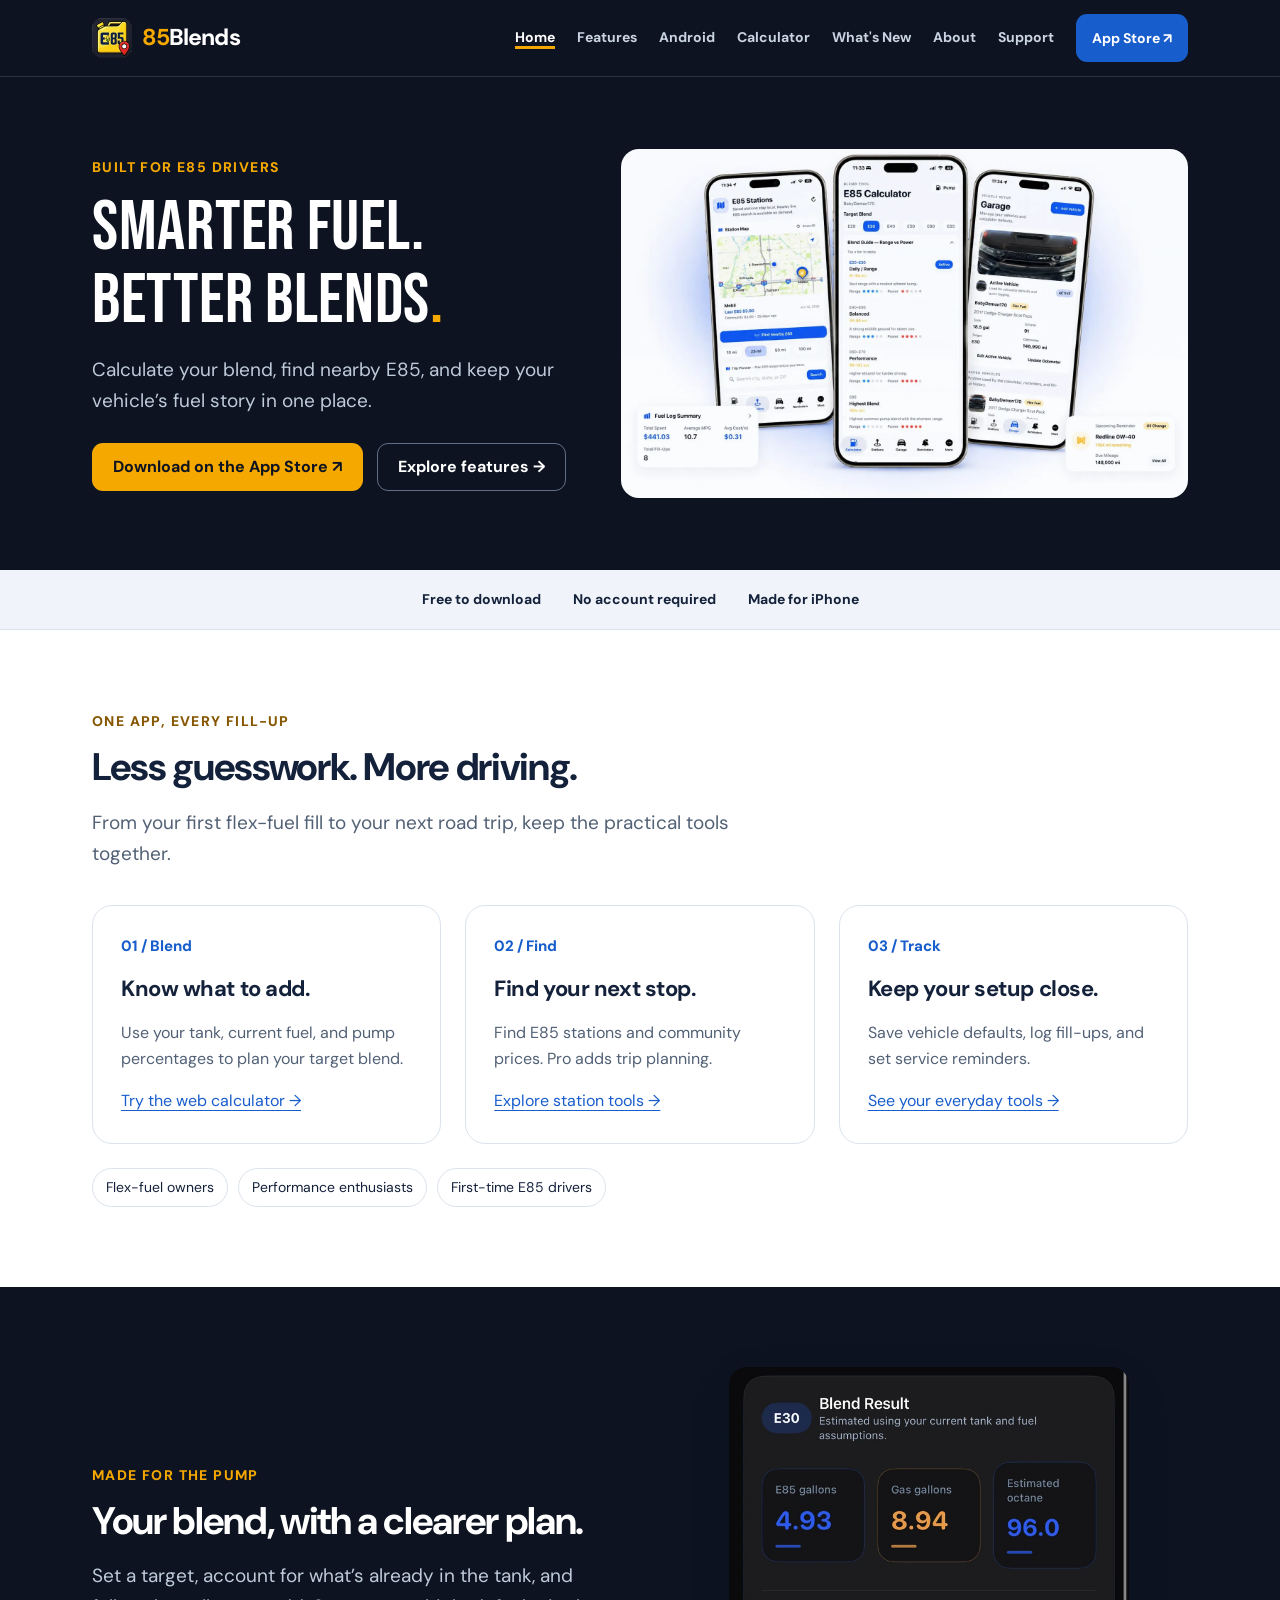
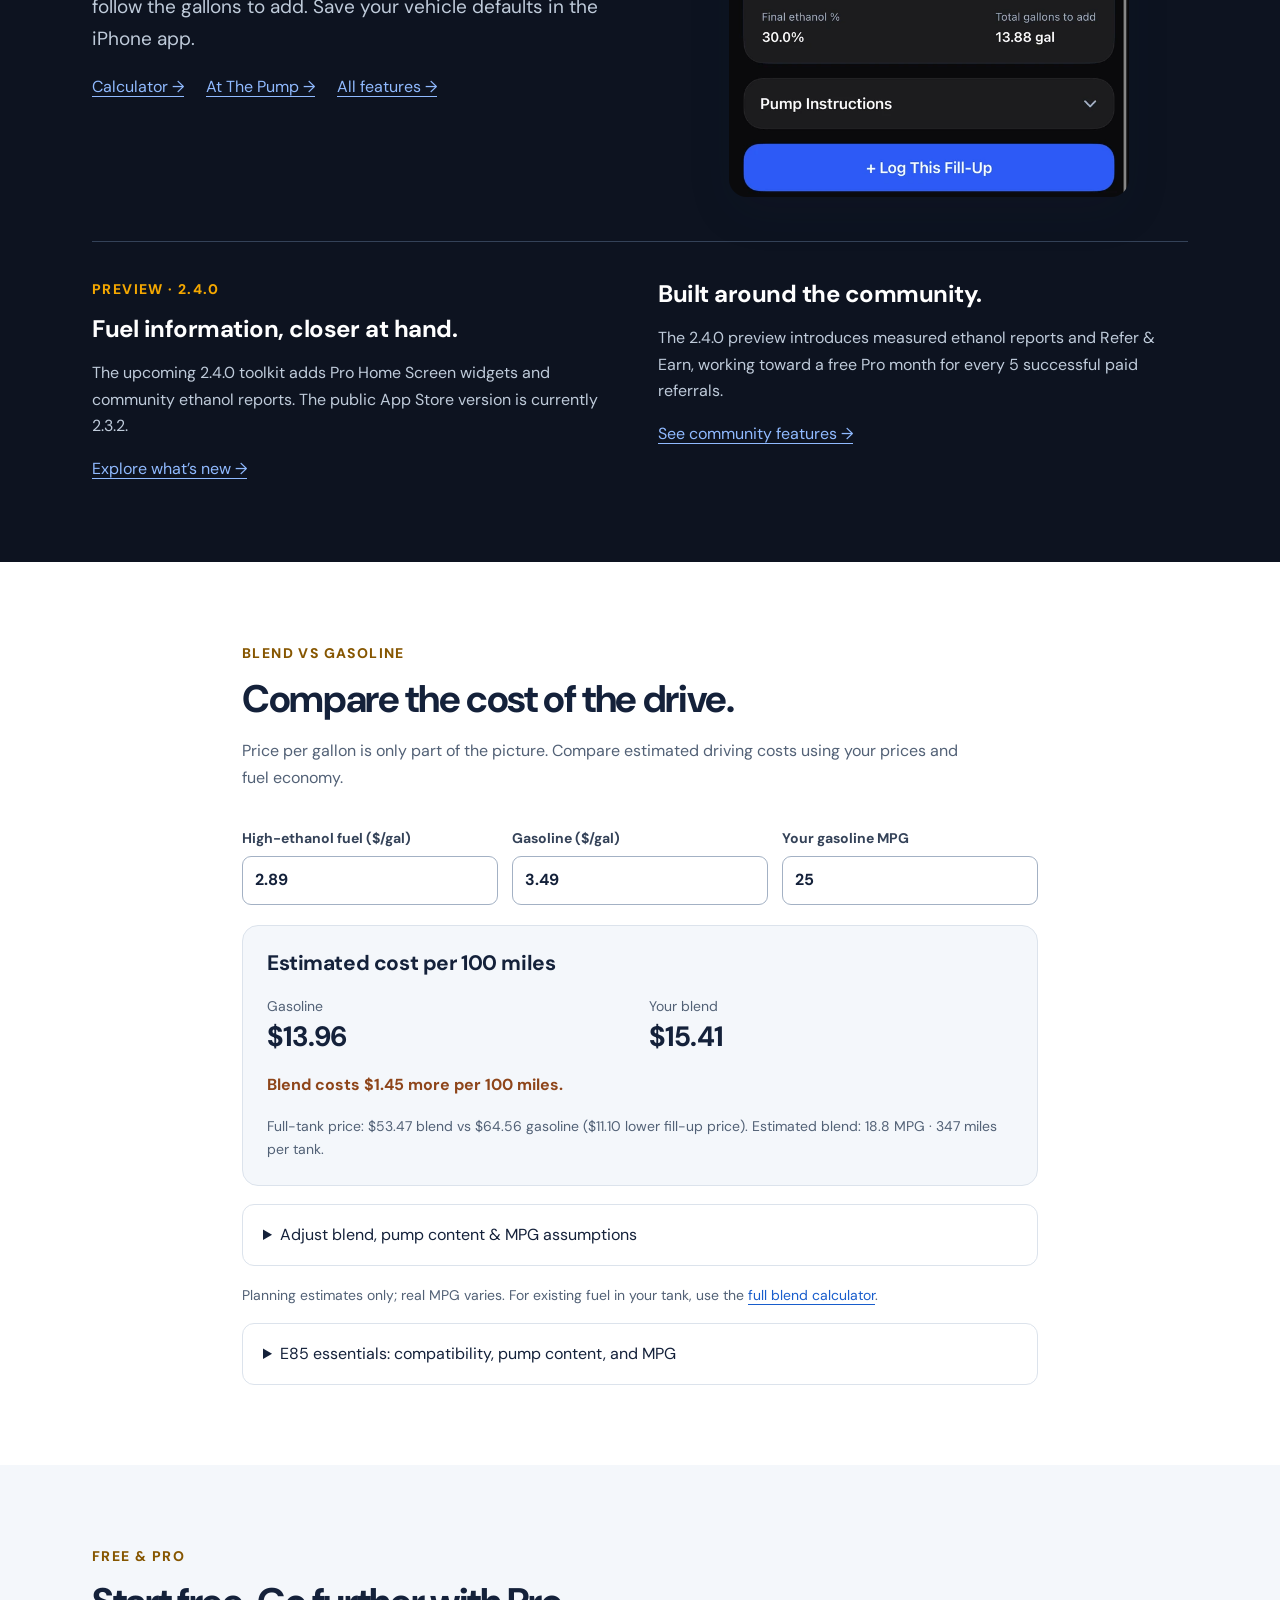
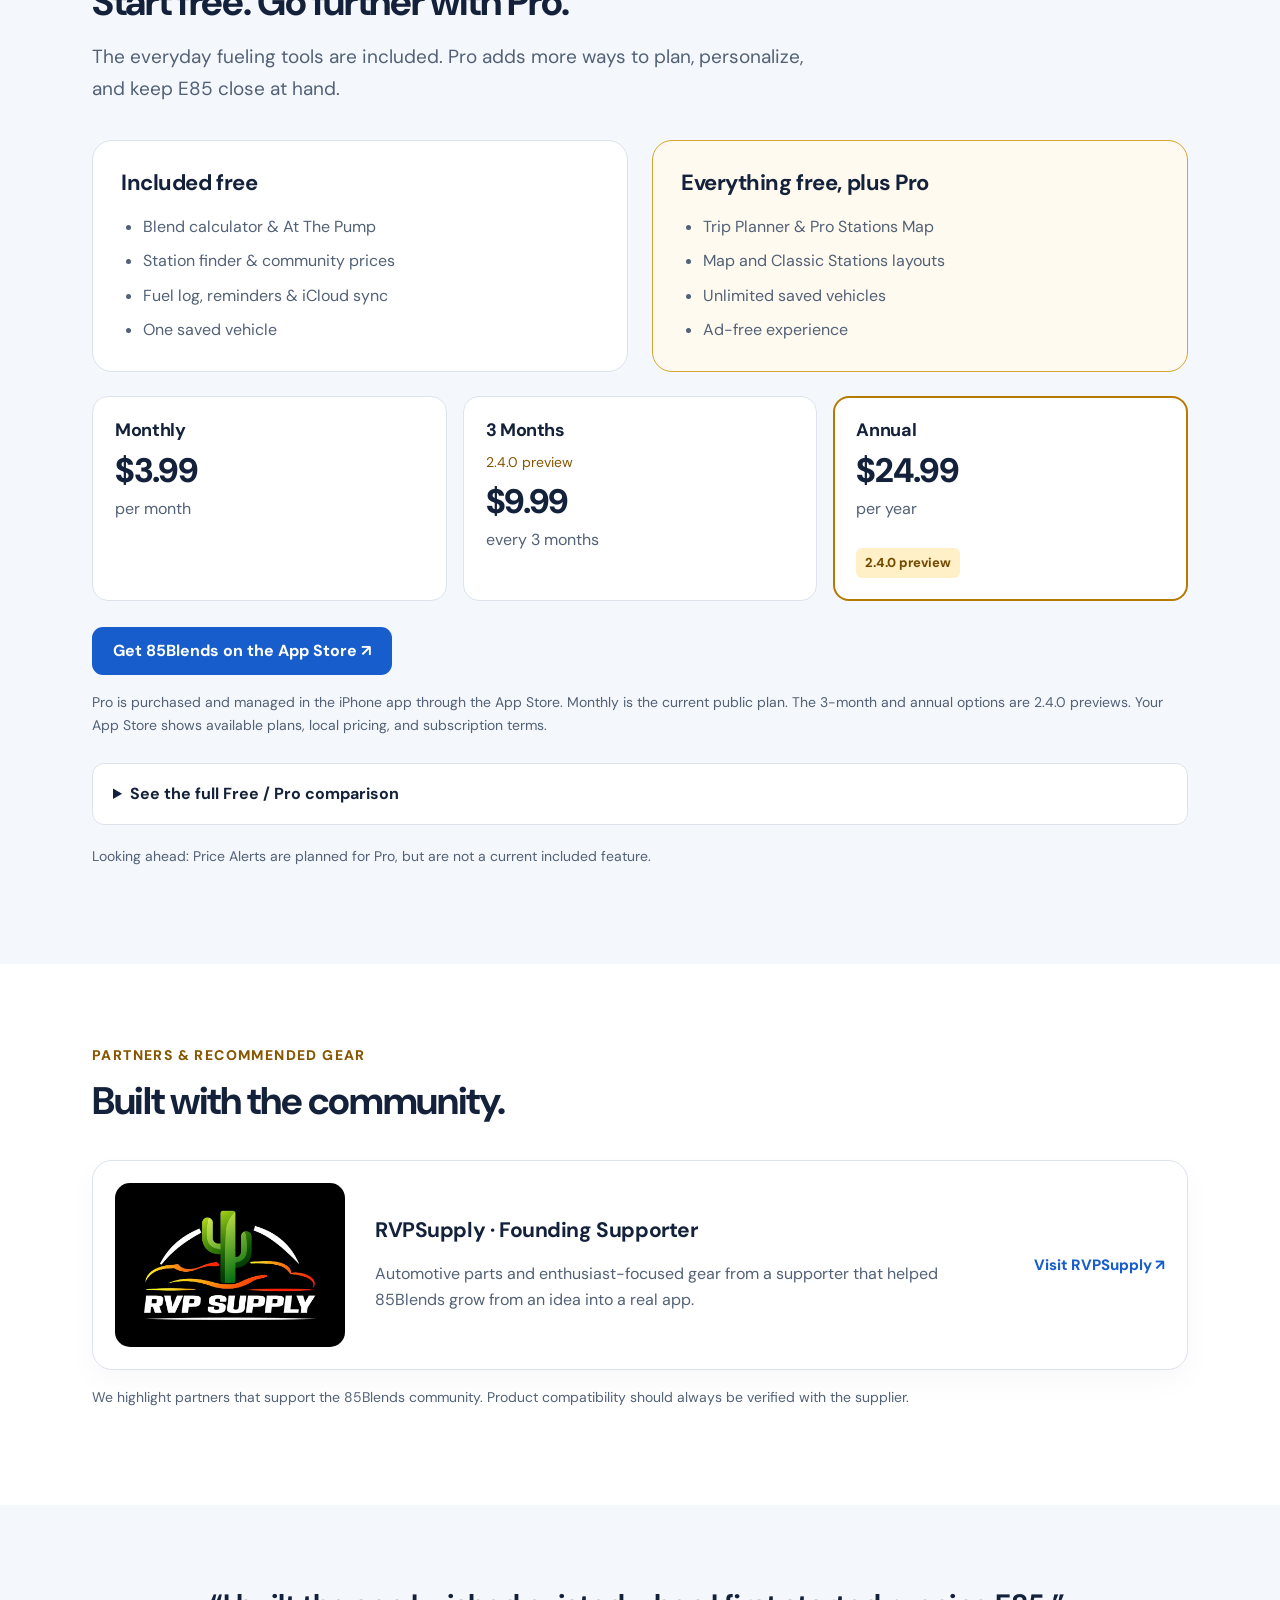
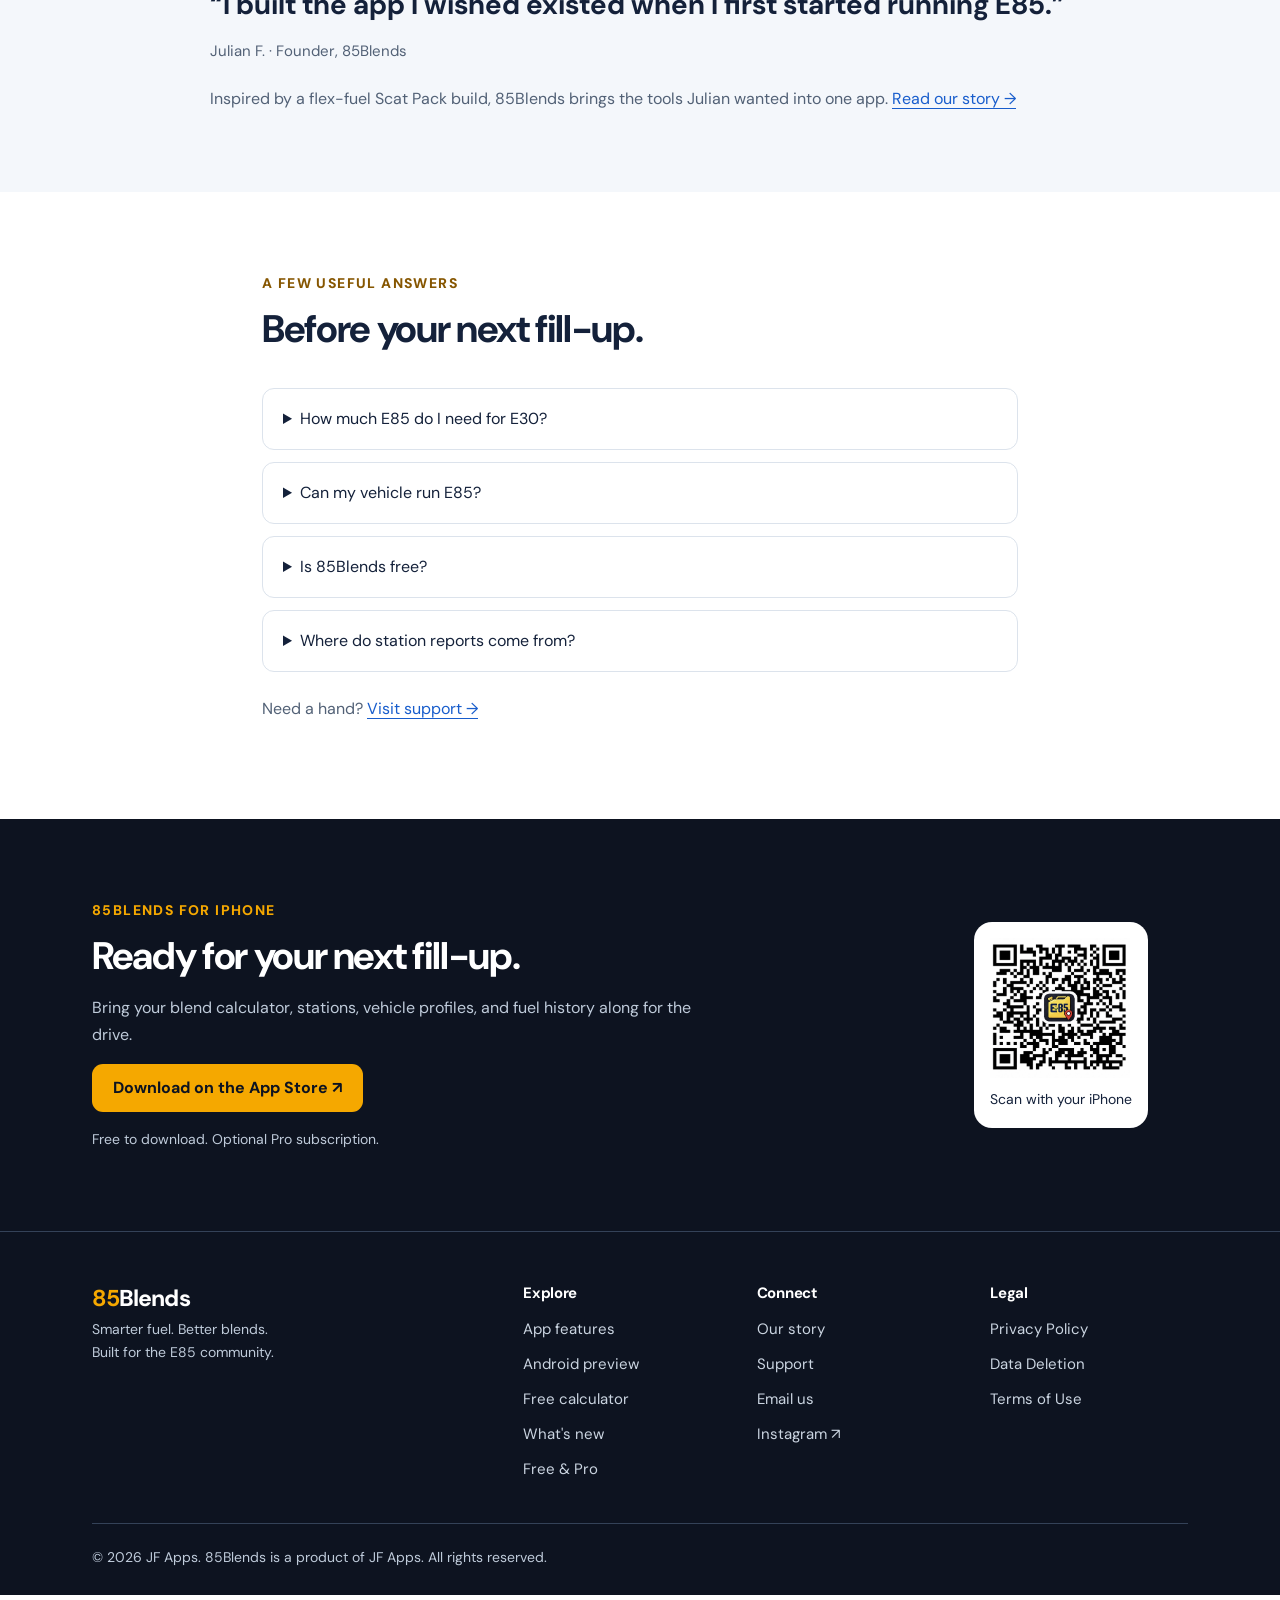
==== commit 17d13c1a: "site: add Android and deletion navigation across pages" ====
--- a/index.html
+++ b/index.html
@@ -46,6 +46,7 @@
 <nav class="desktop-nav" aria-label="Main navigation">
 <a href="/" aria-current="page">Home</a>
 <a href="/features.html">Features</a>
+<a href="/android.html">Android</a>
 <a href="/e85-calculator.html">Calculator</a>
 <a href="/whats-new.html">What's New</a>
 <a href="/about.html">About</a>
@@ -58,12 +59,14 @@
 <div class="wrap">
 <a href="/" aria-current="page">Home</a>
 <a href="/features.html">Features</a>
+<a href="/android.html">Android</a>
 <a href="/e85-calculator.html">Calculator</a>
 <a href="/whats-new.html">What's New</a>
 <a href="/about.html">About</a>
 <a href="/support.html">Support</a>
 <div class="legal-links">
 <a href="/privacy.html">Privacy</a>
+<a href="/data-deletion.html">Delete data</a>
 <a href="/terms.html">Terms</a>
 </div>
 <a class="button" href="https://apps.apple.com/us/app/85blends/id6762037468" target="_blank" rel="noopener noreferrer">Download on the App Store ↗</a>
@@ -74,6 +77,7 @@
 <nav class="wrap jump-links" aria-label="Page navigation">
 <a href="/" aria-current="page">Home</a>
 <a href="/features.html">Features</a>
+<a href="/android.html">Android</a>
 <a href="/e85-calculator.html">Calculator</a>
 <a href="/whats-new.html">What's New</a>
 <a href="/about.html">About</a>
@@ -405,6 +409,9 @@
 <a href="/features.html">App features</a>
 </li>
 <li>
+<a href="/android.html">Android preview</a>
+</li>
+<li>
 <a href="/e85-calculator.html">Free calculator</a>
 </li>
 <li>
@@ -437,6 +444,9 @@
 <ul>
 <li>
 <a href="/privacy.html">Privacy Policy</a>
+</li>
+<li>
+<a href="/data-deletion.html">Data Deletion</a>
 </li>
 <li>
 <a href="/terms.html">Terms of Use</a>
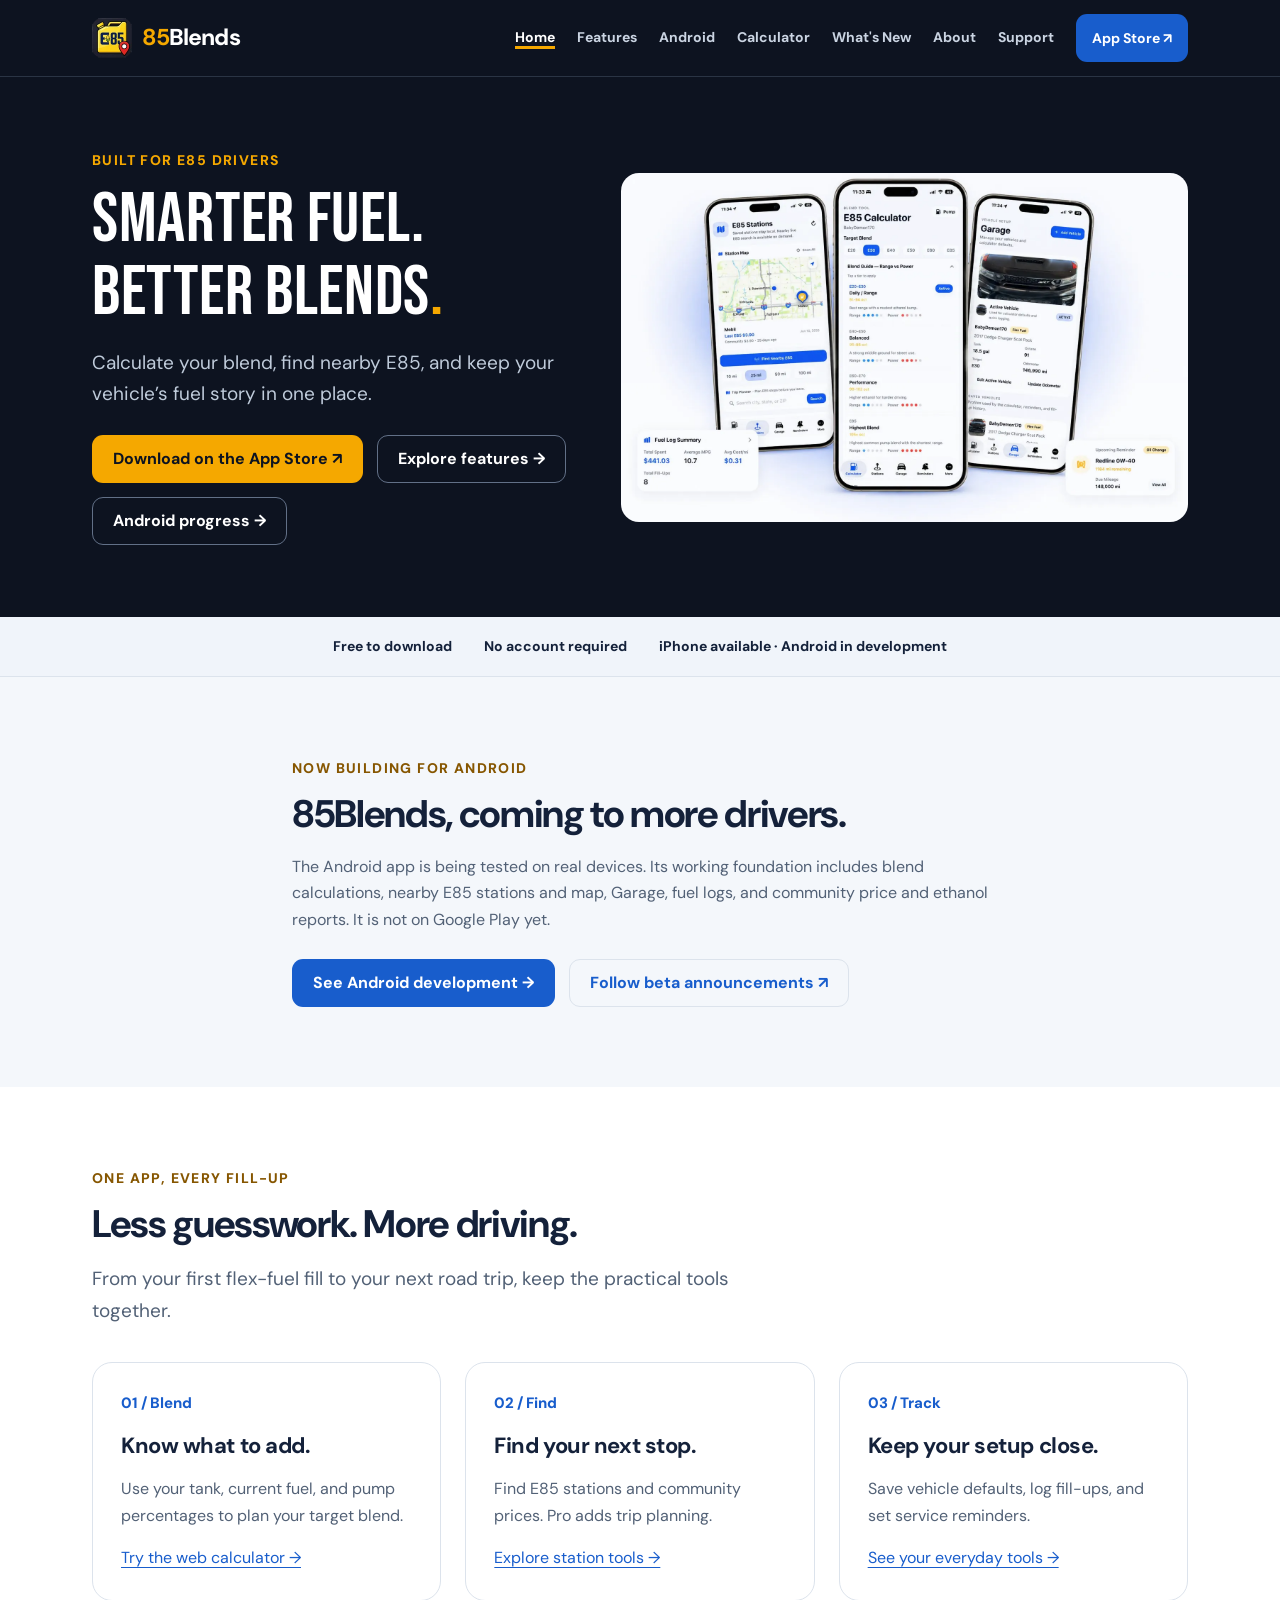
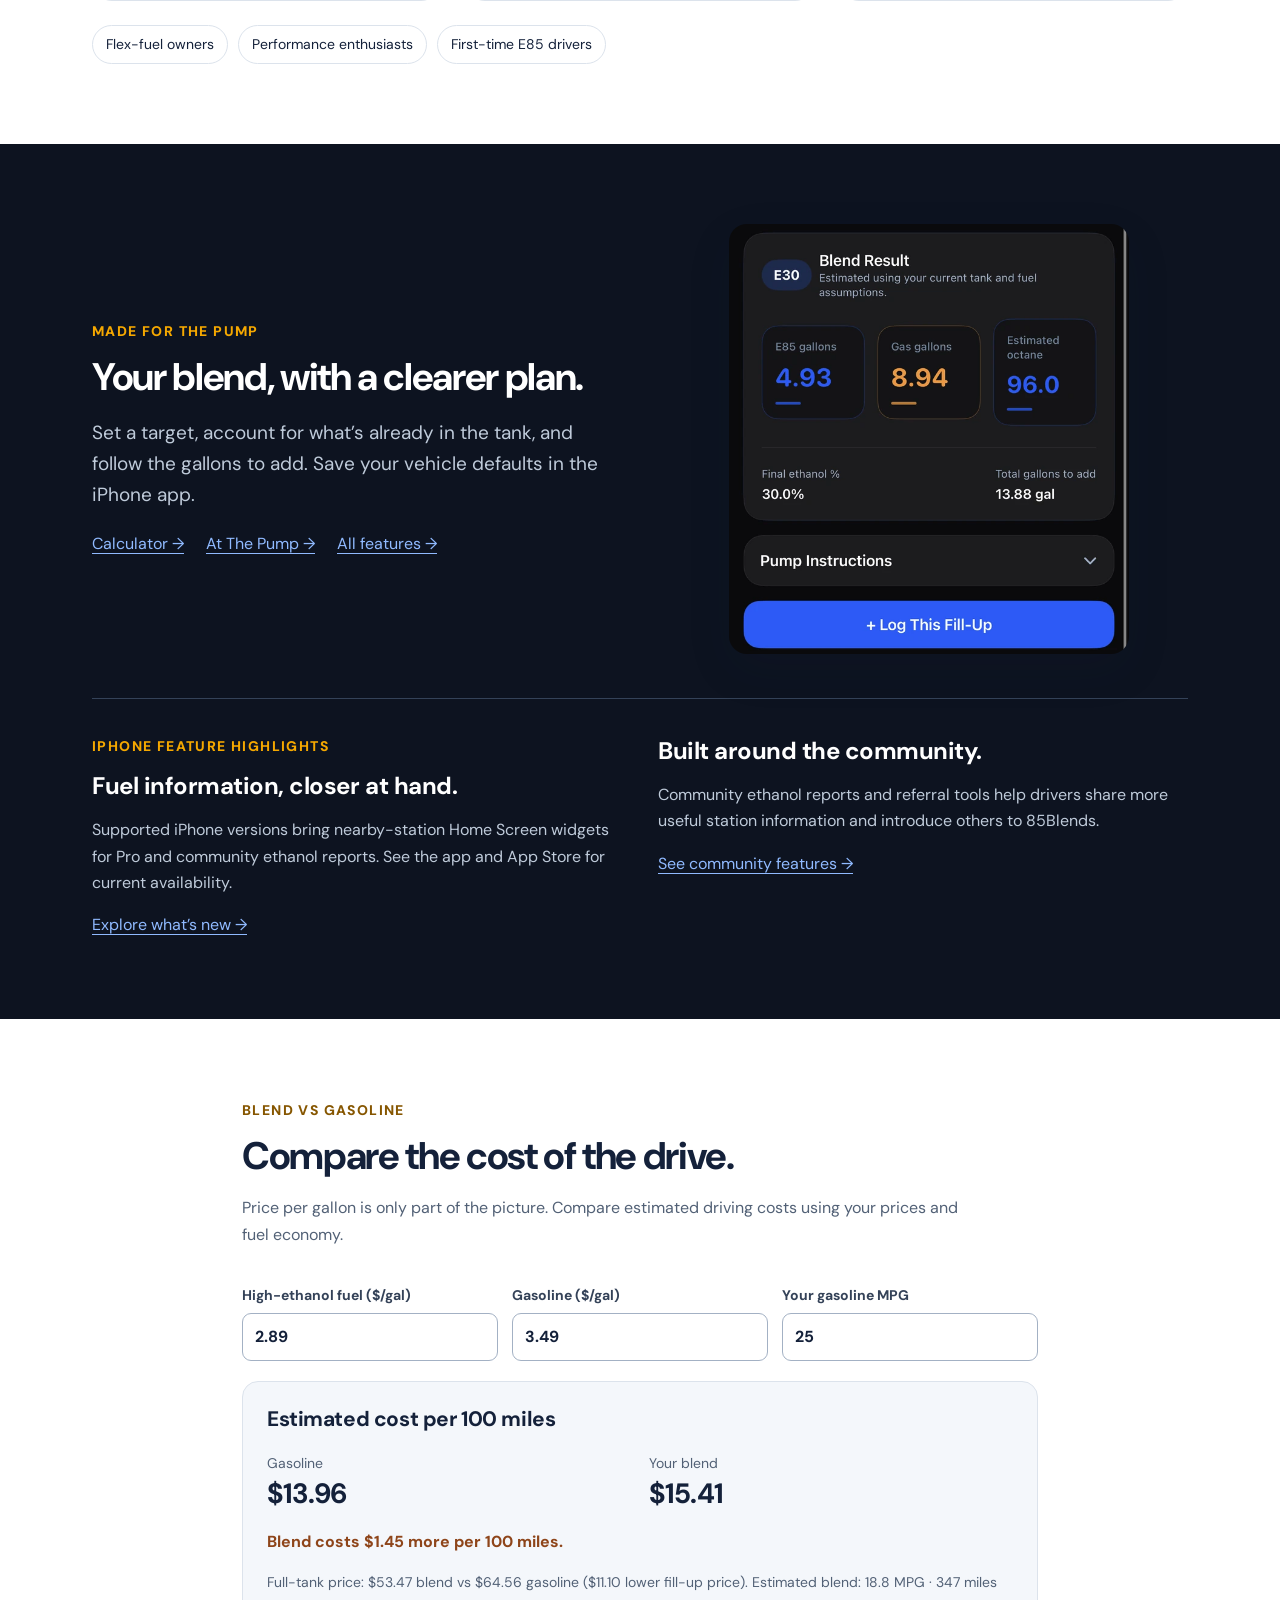
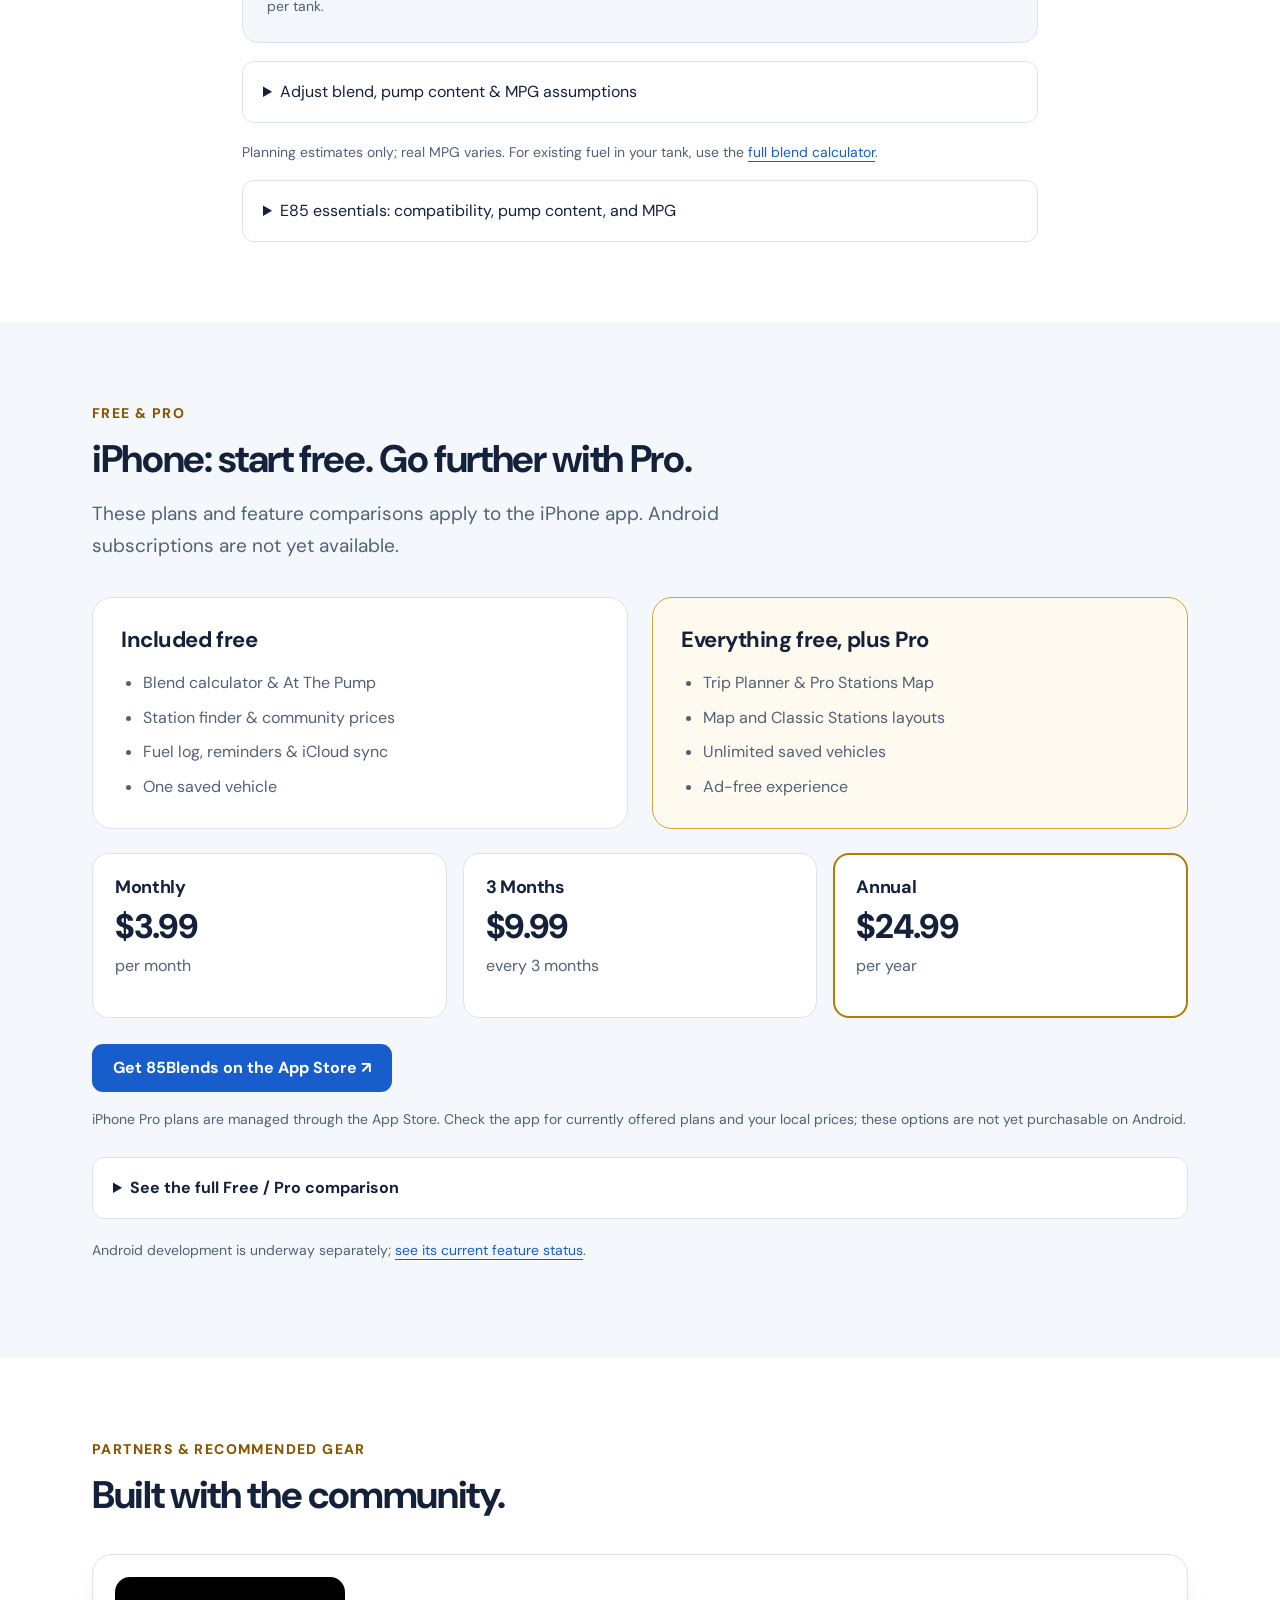
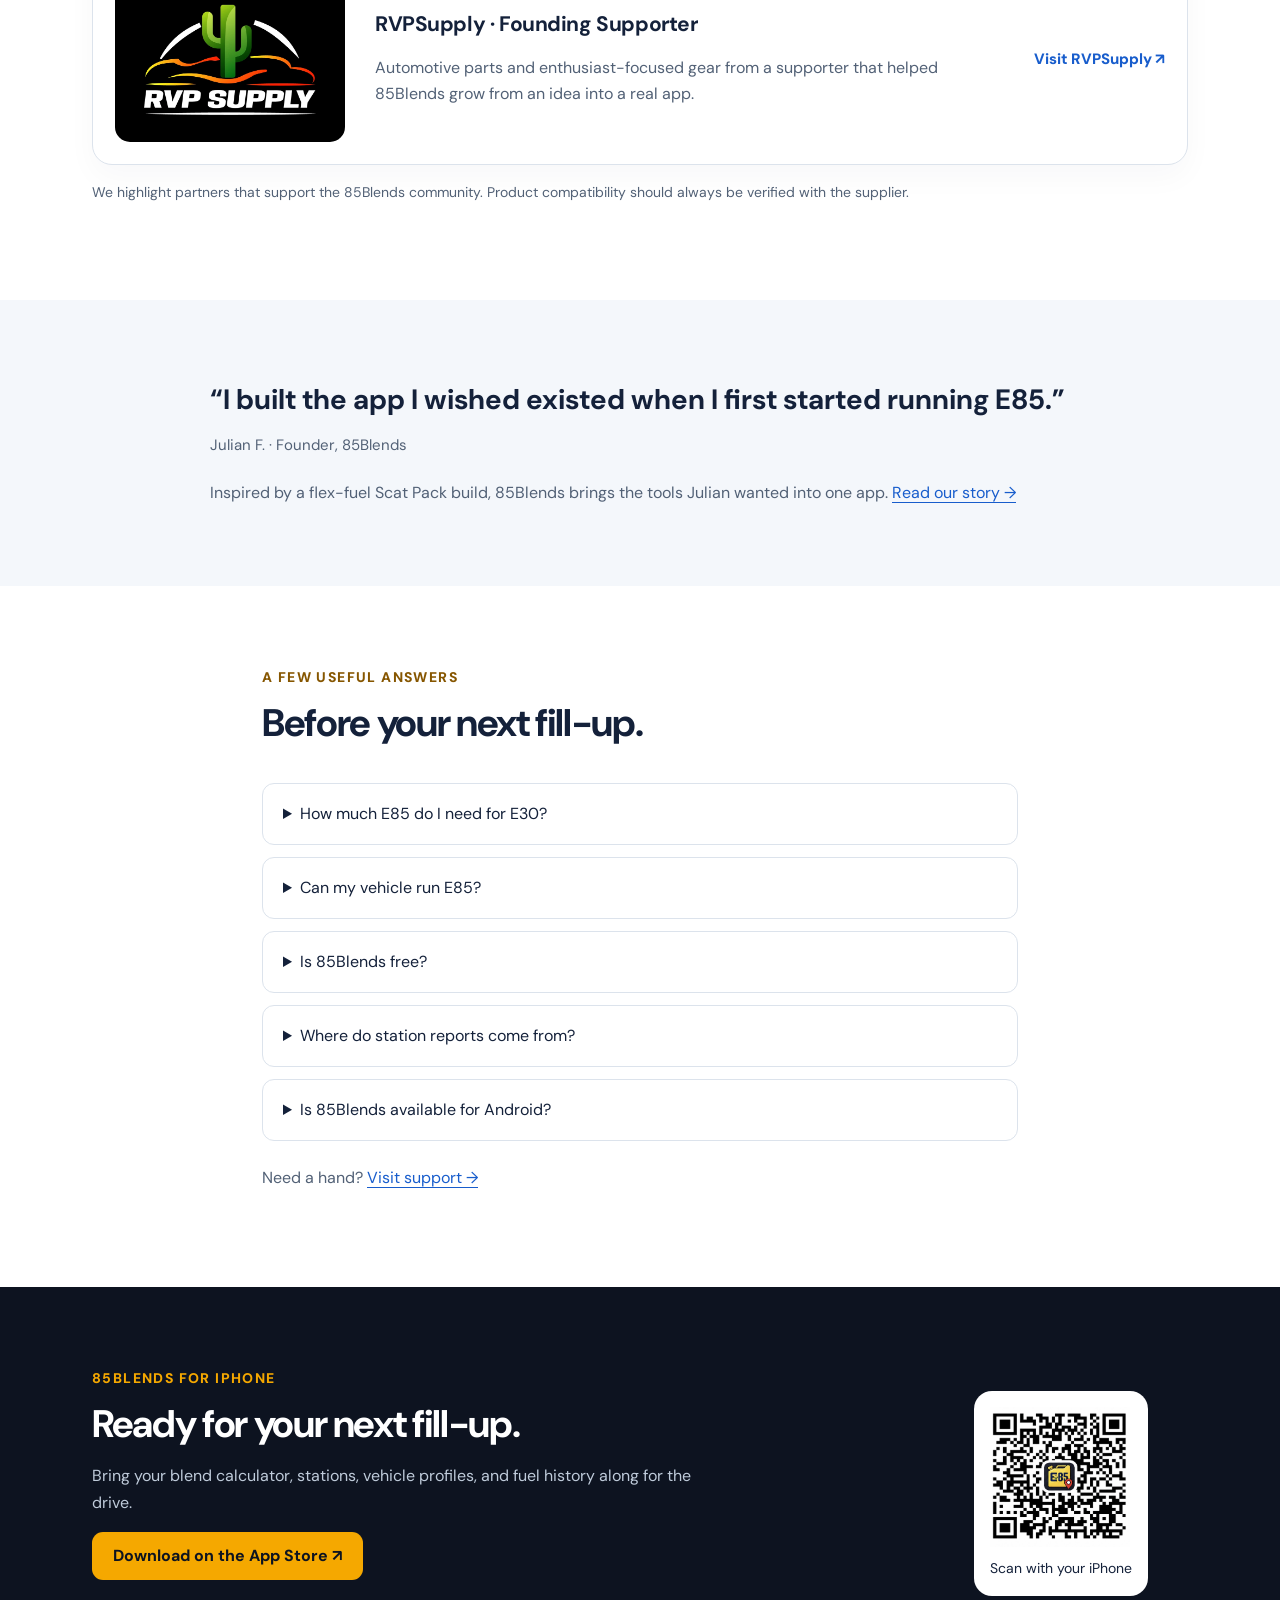
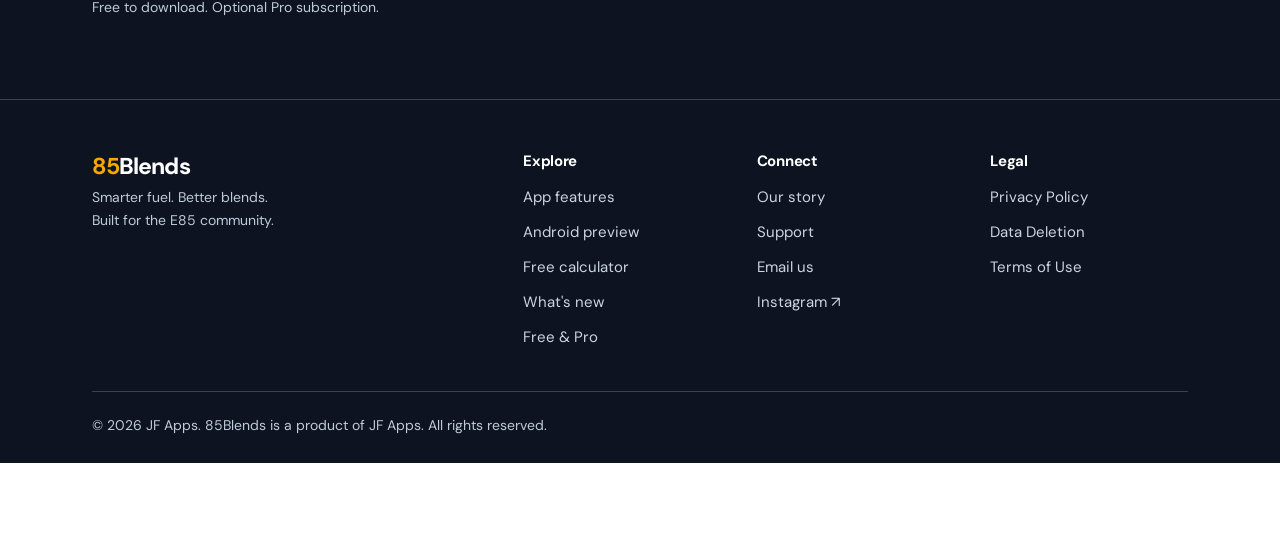
==== commit f89be9a7: "content: clarify iOS features, Android availability and beta status" ====
--- a/index.html
+++ b/index.html
@@ -3,8 +3,8 @@
 <head>
   <meta charset="UTF-8" />
   <meta name="viewport" content="width=device-width, initial-scale=1.0" />
-  <title>85Blends – E85 Calculator, Ethanol Blend Calculator &amp; Trip Planner for iPhone</title>
-  <meta name="description" content="Calculate E30, E50, E60 and E85 blends, find nearby E85 stations, plan road trips, compare fuel costs, and manage your flex-fuel setup with 85Blends for iPhone.">
+  <title>85Blends – E85 Blend Calculator for iPhone | Android in Development</title>
+  <meta name="description" content="Use 85Blends for iPhone to calculate ethanol blends, find E85 stations, and manage fuel. Follow development of the native Android app.">
   <meta name="keywords" content="e85 calculator, ethanol calculator, e85 blend calculator, flex fuel calculator, e85 station finder, e85 app, ethanol app">
   <link rel="preconnect" href="https://fonts.googleapis.com" />
   <link rel="preconnect" href="https://fonts.gstatic.com" crossorigin />
@@ -19,13 +19,13 @@
   <meta name="apple-itunes-app" content="app-id=6762037468" />
   <meta property="og:type" content="website" />
   <meta property="og:site_name" content="85Blends" />
-  <meta property="og:title" content="85Blends – E85 Calculator, Ethanol Blend Calculator &amp; Trip Planner for iPhone" />
-  <meta property="og:description" content="Calculate E30, E50, E60 and E85 blends, find nearby E85 stations, plan road trips, compare fuel costs, and manage your flex-fuel setup with 85Blends for iPhone." />
+  <meta property="og:title" content="85Blends – E85 Blend Calculator for iPhone | Android in Development" />
+  <meta property="og:description" content="Use 85Blends for iPhone to calculate ethanol blends, find E85 stations, and manage fuel. Follow development of the native Android app." />
   <meta property="og:url" content="https://85blends.app/" />
   <meta property="og:image" content="https://85blends.app/assets/main-hero.png" />
   <meta name="twitter:card" content="summary_large_image" />
-  <meta name="twitter:title" content="85Blends – E85 Calculator, Ethanol Blend Calculator &amp; Trip Planner for iPhone" />
-  <meta name="twitter:description" content="Calculate E30, E50, E60 and E85 blends, find nearby E85 stations, plan road trips, compare fuel costs, and manage your flex-fuel setup with 85Blends for iPhone." />
+  <meta name="twitter:title" content="85Blends – E85 Blend Calculator for iPhone | Android in Development" />
+  <meta name="twitter:description" content="Use 85Blends for iPhone to calculate ethanol blends, find E85 stations, and manage fuel. Follow development of the native Android app." />
   <meta name="twitter:image" content="https://85blends.app/assets/main-hero.png" />
   <script type="application/ld+json">{"@context":"https://schema.org","@type":"Organization","name":"JF Apps","url":"https://85blends.app","brand":{"@type":"Brand","name":"85Blends"},"logo":"https://85blends.app/assets/app-icon-small.png","sameAs":["https://www.instagram.com/85blendsapp/"]}</script>
   <script type="application/ld+json">{"@context":"https://schema.org","@type":"MobileApplication","name":"85Blends","operatingSystem":"iOS","applicationCategory":"UtilitiesApplication","url":"https://apps.apple.com/us/app/85blends/id6762037468","downloadUrl":"https://apps.apple.com/us/app/85blends/id6762037468","description":"E85 and ethanol blend calculator, station finder, trip planner, fuel log, community fuel data, and flex-fuel utility for iPhone.","offers":{"@type":"Offer","price":"0","priceCurrency":"USD"}}</script>
@@ -94,6 +94,7 @@
 <div class="actions">
 <a class="button gold" href="https://apps.apple.com/us/app/85blends/id6762037468" target="_blank" rel="noopener noreferrer">Download on the App Store ↗</a>
 <a class="button secondary" href="/features.html">Explore features →</a>
+<a class="button secondary" href="/android.html">Android progress →</a>
 </div>
 </div>
 <picture><source srcset="/assets/main-hero.webp" type="image/webp">
@@ -102,9 +103,10 @@
 </div>
 </section>
 <div class="trust-strip">
-<div class="wrap"><span>Free to download</span><span>No account required</span><span>Made for iPhone</span>
-</div>
-</div>
+<div class="wrap"><span>Free to download</span><span>No account required</span><span>iPhone available · Android in development</span>
+</div>
+</div>
+<section class="section tint" id="android-preview"><div class="wrap story"><div class="eyebrow">Now building for Android</div><h2>85Blends, coming to more drivers.</h2><p>The Android app is being tested on real devices. Its working foundation includes blend calculations, nearby E85 stations and map, Garage, fuel logs, and community price and ethanol reports. It is not on Google Play yet.</p><div class="actions"><a class="button" href="/android.html">See Android development →</a><a class="button secondary" href="https://www.instagram.com/85blendsapp/" target="_blank" rel="noopener noreferrer">Follow beta announcements ↗</a></div></div></section>
 <section class="section">
 <div class="wrap">
 <div class="section-heading">
@@ -153,14 +155,14 @@
 </div>
 <div class="spotlight">
 <div>
-<div class="eyebrow">Preview · 2.4.0</div>
+<div class="eyebrow">iPhone feature highlights</div>
 <h3>Fuel information, closer at hand.</h3>
-<p>The upcoming 2.4.0 toolkit adds Pro Home Screen widgets and community ethanol reports. The public App Store version is currently 2.3.2.</p>
+<p>Supported iPhone versions bring nearby-station Home Screen widgets for Pro and community ethanol reports. See the app and App Store for current availability.</p>
 <a href="/whats-new.html">Explore what’s new →</a>
 </div>
 <div>
 <h3>Built around the community.</h3>
-<p>The 2.4.0 preview introduces measured ethanol reports and Refer &amp; Earn, working toward a free Pro month for every 5 successful paid referrals.</p>
+<p>Community ethanol reports and referral tools help drivers share more useful station information and introduce others to 85Blends.</p>
 <a href="/features.html#community">See community features →</a>
 </div>
 </div>
@@ -224,8 +226,8 @@
 <div class="wrap">
 <div class="section-heading">
 <div class="eyebrow">Free &amp; Pro</div>
-<h2>Start free. Go further with Pro.</h2>
-<p class="lead">The everyday fueling tools are included. Pro adds more ways to plan, personalize, and keep E85 close at hand.</p>
+<h2>iPhone: start free. Go further with Pro.</h2>
+<p class="lead">These plans and feature comparisons apply to the iPhone app. Android subscriptions are not yet available.</p>
 </div>
 <div class="plan-benefits">
 <article class="card">
@@ -254,23 +256,23 @@
 <p>per month</p>
 </article>
 <article class="plan-option">
-<h3>3 Months</h3><span class="small">2.4.0 preview</span>
+<h3>3 Months</h3>
 <div class="plan-price">$9.99</div>
 <p>every 3 months</p>
 </article>
 <article class="plan-option best">
 <h3>Annual</h3>
 <div class="plan-price">$24.99</div>
-<p>per year</p><span class="value-badge">2.4.0 preview</span>
+<p>per year</p>
 </article>
 </div>
 <div class="actions">
 <a class="button" href="https://apps.apple.com/us/app/85blends/id6762037468" target="_blank" rel="noopener noreferrer">Get 85Blends on the App Store ↗</a>
 </div>
-<p class="small" style="margin-top:16px">Pro is purchased and managed in the iPhone app through the App Store. Monthly is the current public plan. The 3-month and annual options are 2.4.0 previews. Your App Store shows available plans, local pricing, and subscription terms.</p>
+<p class="small" style="margin-top:16px">iPhone Pro plans are managed through the App Store. Check the app for currently offered plans and your local prices; these options are not yet purchasable on Android.</p>
 <details class="comparison">
 <summary>See the full Free / Pro comparison</summary>
-<table><caption>Current features by plan; previews are marked separately</caption>
+<table><caption>iPhone feature comparison; actual availability depends on app version</caption>
 <thead>
 <tr>
 <th scope="col">Feature</th>
@@ -312,7 +314,7 @@
 <tr>
 <th scope="row">Nearby E85 widgets</th>
 <td>Not included</td>
-<td>2.4.0 preview</td>
+<td>Supported iOS builds</td>
 </tr>
 <tr>
 <th scope="row">Ad-free experience</th>
@@ -322,7 +324,7 @@
 </tbody>
 </table>
 </details>
-<p class="future-note">Looking ahead: Price Alerts are planned for Pro, but are not a current included feature.</p>
+<p class="future-note">Android development is underway separately; <a href="/android.html">see its current feature status</a>.</p>
 </div>
 </section>
 <section class="section" aria-labelledby="partners-heading">
@@ -374,6 +376,10 @@
 <details>
 <summary>Where do station reports come from?</summary>
 <p>Station discovery and community prices help you find fuel. Reports can become outdated; always verify pump labels and station details before fueling.</p>
+</details>
+<details>
+<summary>Is 85Blends available for Android?</summary>
+<p>Not yet. A native Android version is being tested, with a closed beta planned before launch. <a href="/android.html">See Android development updates</a>.</p>
 </details>
 <p style="margin-top:24px">Need a hand? <a href="/support.html">Visit support →</a>
 </p>
